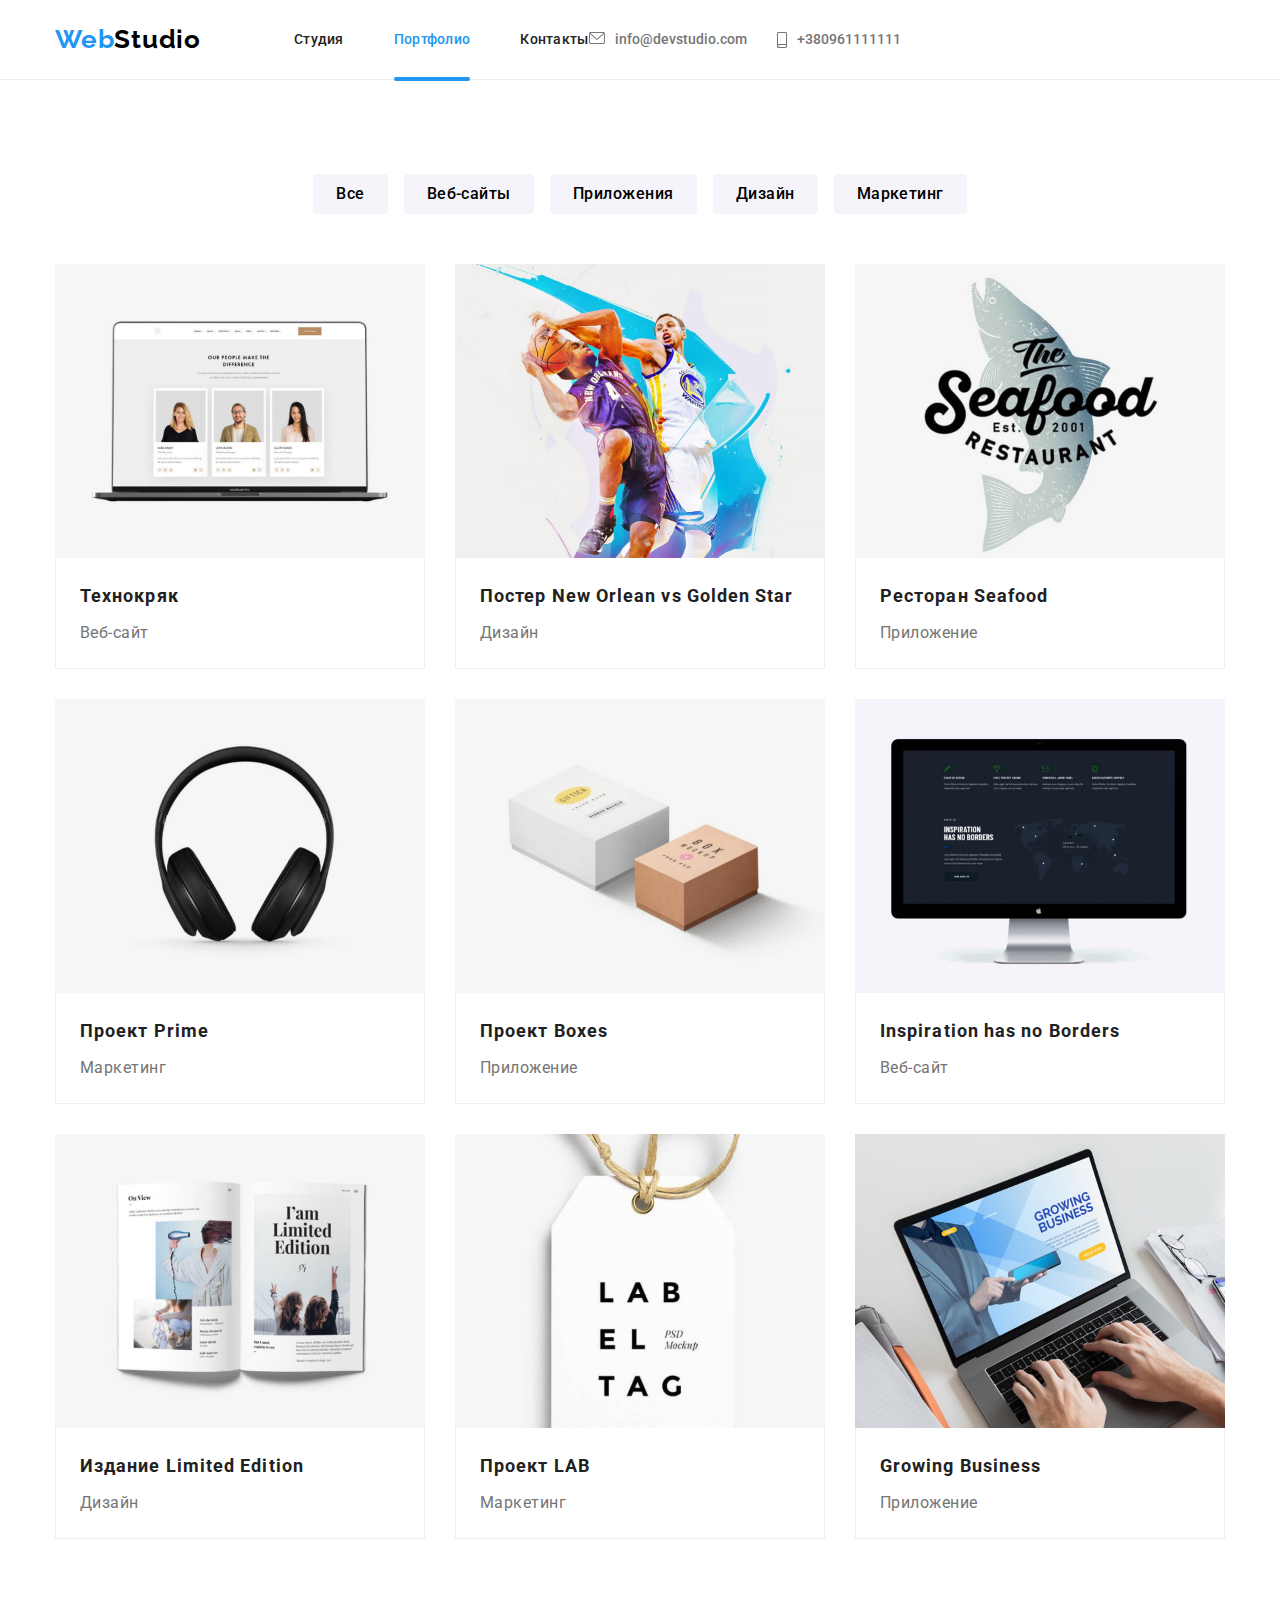
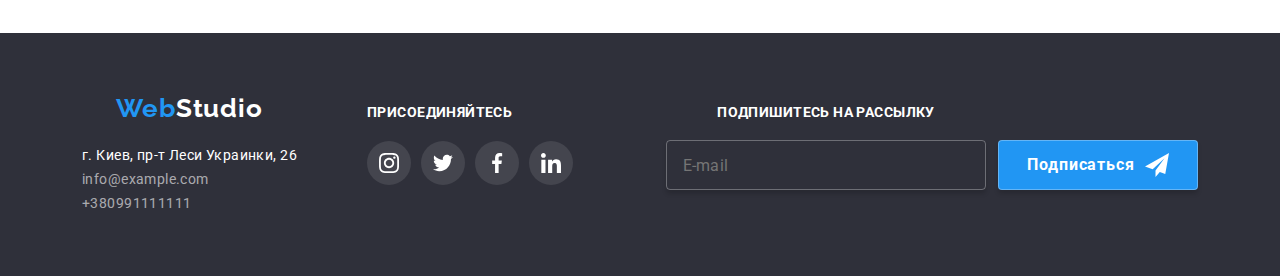
==== portfolio.html @ a3aec0e5 "хедер соціал" ====
<!DOCTYPE html>
<html lang="ru">

<head>
    <meta charset="UTF-8" />
    <meta http-equiv="X-UA-Compatible" content="IE=edge" />
    <meta name="viewport" content="width=device-width, initial-scale=1.0" />
    <link rel="preconnect" href="https://fonts.googleapis.com" />
    <link rel="preconnect" href="https://fonts.gstatic.com" crossorigin />
    <link
        href="https://fonts.googleapis.com/css2?family=Raleway:wght@700&family=Roboto:wght@400;500;700;900&display=swap"
        rel="stylesheet" />
    <link rel="stylesheet"
        href="https://cdnjs.cloudflare.com/ajax/libs/modern-normalize/1.1.0/modern-normalize.min.css" />
    <link rel="stylesheet" href="./css/main.min.css" />
    <title>Портфолио</title>
</head>

<body>
    <header class="header">
        <div class="container">
            <div class="flex-nav">
                <a class="logo" href="./index.html"><span class="logo__web">Web</span><span
                        class="logo__studio">Studio</span></a>
                            <button type="button" class="mobile-menu__button"
                        aria-expanded="false"
                        aria-controls="mobile-menu"
                        data-menu-button>
                            <svg width="40" height="40" aria-label="Переключатель мобильного меню">
                                <use class="mobile-menu__icon" href="./images/sprite.svg#icon-menu-open"></use>
                                <use class="mobile-menu__icon-close" href="./images/sprite.svg#icon-menu-close"></use>
    
                            </svg>
                        </button>
                        
                <div class="mobile-menu" id="mobile-menu" data-menu>
                    <nav class="mobile-menu__nav">
                        <ul class="menu">
                            <li class="menu__list"><a class="menu__link" href="./index.html">Студия</a></li>
                            <li class="menu__list"><a class="menu__link menu__link--active" href="./portfolio.html">Портфолио</a></li>
                            <li class="menu__list"><a class="menu__link" href="">Контакты</a></li>
                        </ul>
            
                    </nav>
                    <ul class="contact">
                        <li class="contact__item">
                            <a class="contact__link" href="mailto:info@devstudio.com">
                                <svg class="contact__icon" width="16" height="12">
                                    <use href="./images/sprite.svg#icon-email">
                                    </use>
                                </svg>info@devstudio.com</a>
                        </li>
                        <li class="contact__item">
                            <a class="contact__link" href="tel:+380961111111">
                                <svg class="contact__icon" width="10" height="16">
                                    <use href="./images/sprite.svg#icon-smartphone-new">
                                    </use>
                                </svg>+380961111111</a>
                        </li>
                    </ul>
                    <ul class="menu__social">
                        <li class="menu__social-list">
                            <a href="#" class="menu__social-link">Instagram</a>
                        </li>
                        <li class="menu__social-list">
                            <a href="#" class="menu__social-link">Twitter</a>
                        </li>
                        <li class="menu__social-list">
                            <a href="#" class="menu__social-link">Facebook</a>
                        </li>
                        <li class="menu__social-list">
                            <a href="#" class="menu__social-link">LinkedIn</a>
                        </li>
                    </ul>
                </div>
                
                
                
            </div>
            
        </div>
        
    </header>
    <main>
        <section class="section">
            <div class="container">
                <h1 class="visually-hiden">Нашы проекты</h1>
                <ul class="portfolio-buttons">
                    <li class="portfolio-buttons__list">
                        <button type="button" class="portfolio-buttons__filter">Все</button>
                    </li>
                    <li class="portfolio-buttons__list">
                        <button type="button" class="portfolio-buttons__filter">Веб-сайты</button>
                    </li>
                    <li class="portfolio-buttons__list">
                        <button type="button" class="portfolio-buttons__filter">Приложения</button>
                    </li>
                    <li class="portfolio-buttons__list">
                        <button type="button" class="portfolio-buttons__filter">Дизайн</button>
                    </li>
                    <li class="portfolio-buttons__list">
                        <button type="button" class="portfolio-buttons__filter">Маркетинг</button>
                    </li>
                </ul>
                <ul class="portfolio-image">
                    <li class="portfolio-image__list">
                        <a href="#" class="portfolio-image__link">
                            <div class="overlay">
                                <img class="portfolio-image__photo" 
                                srcset="
                                ./images/techno1x.jpg 480w,
                                ./images/techno2x.jpg 768w,
                                ./images/techno3x.jpg 1200w
                                "
                                src="./images/techno1x.jpg"
                                alt="Технокряк"
                            >
                       
                       
                                <p class="overlay__title">
                                Ресурс предлагает комплексные предложения с разным уровнем
                                функционала и сервисов. Все это позволит посетителю получить
                                исчерпывающие сведения о компании или частном лице.
                                </p>
                            </div>
                            <div class="product">
                                <h2 class="product__name">Технокряк</h2>
                                <p class="product__link">Веб-сайт</p>
                            </div>
                        </a>
                        </li>
                    <li class="portfolio-image__list">
                        <a href="#" class="portfolio-image__link">
                            <img class="portfolio-image__photo" 
                            srcset="
                            ./images/orlean1x.jpg 480w,
                            ./images/orlean2x.jpg 768w,
                            ./images/orlean3x.jpg 1200w
                            "
                            src="./images/orlean1x.jpg"
                            alt="Орлеан"
                        >

                            <div class="product">
                                <h2 class="product__name">Постер New Orlean vs Golden Star</h2>
                                <p class="product__link">Дизайн</p>
                            </div>
                        </a>
                    </li>
                    <li class="portfolio-image__list">
                        <a href="#" class="portfolio-image__link">
                            <img class="portfolio-image__photo" 
                            srcset="
                            ./images/seafood1x.jpg 480w,
                            ./images/seafood2x.jpg 768w,
                            ./images/seafood3x.jpg 1200w
                            "
                            src="./images/seafood1x.jpg"
                            alt="Ресторан"
                        >
                            <div class="product">
                                <h2 class="product__name">Ресторан Seafood</h2>
                                <p class="product__link">Приложение</p>
                            </div>
                        </a>
                    </li>
                    <li class="portfolio-image__list">
                        <a href="#" class="portfolio-image__link">
                            <img class="portfolio-image__photo" 
                            srcset="
                            ./images/prime1x.jpg 480w,
                            ./images/prime2x.jpg 768w,
                            ./images/prime3x.jpg 1200w
                            "
                            src="./images/prime1x.jpg"
                            alt="прайм"
                        >
                            <div class="product">
                                <h2 class="product__name">Проект Prime</h2>
                                <p class="product__link">Маркетинг</p>
                            </div>
                        </a>
                    </li>
                    <li class="portfolio-image__list">
                        <a href="#" class="portfolio-image__link">
                            <img class="portfolio-image__photo" 
                            srcset="
                            ./images/boxes1x.jpg 480w,
                            ./images/boxes2x.jpg 768w,
                            ./images/boxes3x.jpg 1200w
                            "
                            src="./images/boxes1x.jpg"
                            alt="Бокс"
                        >
                            <div class="product">
                                <h2 class="product__name">Проект Boxes</h2>
                                <p class="product__link">Приложение</p>
                            </div>
                        </a>
                    </li>
                    <li class="portfolio-image__list">
                        <a href="#" class="portfolio-image__link">
                            <img class="portfolio-image__photo" 
                            srcset="
                            ./images/inspiration1x.jpg 480w,
                            ./images/inspiration2x.jpg 768w,
                            ./images/inspiration3x.jpg 1200w
                            "
                            src="./images/inspiration1x.jpg"
                            alt="inspiration"
                        >
                            <div class="product">
                                <h2 class="product__name">Inspiration has no Borders</h2>
                                <p class="product__link">Веб-сайт</p>
                            </div>
                        </a>
                    </li>
                    <li class="portfolio-image__list">
                        <a href="#" class="portfolio-image__link">
                            <img class="portfolio-image__photo" 
                            srcset="
                            ./images/limited1x.jpg 480w,
                            ./images/limited2x.jpg 768w,
                            ./images/limited3x.jpg 1200w
                            "
                            src="./images/limited1x.jpg"
                            alt="limited"
                        >
                            <div class="product">
                                <h2 class="product__name">Издание Limited Edition</h2>
                                <p class="product__link">Дизайн</p>
                            </div>
                        </a>
                    </li>
                    <li class="portfolio-image__list">
                        <a href="#" class="portfolio-image__link">
                            <img class="portfolio-image__photo" 
                            srcset="
                            ./images/lab1x.jpg 480w,
                            ./images/lab2x.jpg 768w,
                            ./images/lab3x.jpg 1200w
                            "
                            src="./images/lab1x.jpg"
                            alt="limited"
                        >
                            <div class="product">
                                <h2 class="product__name">Проект LAB</h2>
                                <p class="product__link">Маркетинг</p>
                            </div>
                        </a>
                    </li>
                    <li class="portfolio-image__list">
                        <a href="#" class="portfolio-image__link">
                            <img class="portfolio-image__photo" 
                            srcset="
                            ./images/grow1x.jpg 480w,
                            ./images/grow2x.jpg 768w,
                            ./images/grow3x.jpg 1200w
                            "
                            src="./images/grow1x.jpg"
                            alt="grow"
                        >
                            <div class="product">
                                <h2 class="product__name">Growing Business</h2>
                                <p class="product__link">Приложение</p>
                            </div>
                        </a>
                    </li>
                </ul>
            </div>
        </section>
    </main>
    <footer class="footer container">
        <div class="footer-position">
            <div class="footer-adress">
                <a class="footer-adress__logo" href="index.html"><span class="logo__web">Web</span><span
                    class="logo__foot">Studio</span></a>
                    <address class="adress">
                        <ul class="adress__nav">
                            <li class="adress__link">
                                <a class="adress__maplink"
                                    href="https://www.google.com/maps/place/%D0%B1%D1%83%D0%BB.+%D0%9B%D0%B5%D1%81%D0%B8+%D0%A3%D0%BA%D1%80%D0%B0%D0%B8%D0%BD%D0%BA%D0%B8,+26,+%D0%9A%D0%B8%D0%B5%D0%B2,+02000/@50.4265807,30.5361971,17z/data=!3m1!4b1!4m5!3m4!1s0x40d4cf0e033ecbe9:0x57a4dffefec77da0!8m2!3d50.4265807!4d30.5383858">г.
                                    Киев, пр-т Леси Украинки, 26</a>
                            </li>
                            <li class="adress__link">
                                <a class="adress__contacts" href="mailto:info@example.com">info@example.com</a>
                            </li>
                            <li class="adress__link">
                                <a class="adress__contacts" href="tel:+380991111111">+380991111111</a>
                            </li>
                        </ul>
                    </address>
            </div>
            <div class="social-link-footer">
                <h3 class="social-link-footer__title">Присоединяйтесь</h3>
                <ul class="footer-icon">
                    <li class="footer-icon__list">
                        <a href="#" class="footer-icon__link">
                            <svg width="20" height="20">
                                <use href="./images/sprite.svg#icon-instagram"></use>
                            </svg>
                        </a>
                    </li>
                    <li class="footer-icon__list">
                        <a href="#" class="footer-icon__link">
                            <svg width="20" height="20">
                                <use href="./images/sprite.svg#icon-twitter"></use>
                            </svg>
                        </a>
                    </li>
                    <li class="footer-icon__list">
                        <a href="#" class="footer-icon__link">
                            <svg width="20" height="20">
                                <use href="./images/sprite.svg#icon-facebook"></use>
                            </svg>
                        </a>
                    </li>
                    <li class="footer-icon__list">
                        <a href="#" class="footer-icon__link">
                            <svg width="20" height="20">
                                <use href="./images/sprite.svg#icon-linkedin"></use>
                            </svg>
                        </a>
                    </li>
                </ul>
            </div>
            
                
            <div class="footer-form">
                
                <form class="form">
                    <div class="form__item">
                        <label class="footer-form__title" for="mail">
                            Подпишитесь на рассылку
                        </label>
                        
                        <input type="email" name="mail" id="mail" placeholder="E-mail">
                    </div>
                    <div class="form__item">
                        <button class="form__button" type="submit">Подписаться
                            <svg class="form__icon" width="24" height="24">
                                <use href="./images/sprite.svg#icon-telegram"></use>
                            </svg>
                        </button>
                    </div>
                </form>
            </div>
            
        </div>
    </footer>
    <script src="./js/menu.js"></script>
</body>

</html>
---- css/main.min.css ----
:root{--main-color: #212121;--secondary-color: #757575;--adress-hero-color: #FFFFFF;--hover-color: #2196F3;--hero-bgc: #2F303A;--header-border-color: #ECECEC;--image-border-color: #EEEEEE;--first-logo-color: #000000;--second-logo-color: #2196F3;--footer-contacts-color: rgba(255, 255, 255, 0.6);--footer-bgc: #2F303A;--section-command-bgc: #F5F4FA;--button-hover-bgc: rgba(24, 140, 232, 1);--general-font: 'Roboto', sans-serif;--secondary-font: 'Raleway', sans-serif;--button-font-family: inherit;--clients-icon-color: #AFB1B8}html{-webkit-box-sizing:border-box;box-sizing:border-box}*,*::before,*::after{-webkit-box-sizing:inherit;box-sizing:inherit}ul,li,p,span,h1,h2,h3{margin:0;padding:0}body{color:var(--main-color);font-family:var(--general-font),var(--secondary-font)}.body--scroll-hidden{-ms-overflow-style:none;scrollbar-width:none;overflow-y:hidden}.body--scroll-hidden::-webkit-scrollbar{display:none}.section{padding-top:60px;padding-bottom:60px}@media screen and (min-width: 1024px){.section{padding-top:94px;padding-bottom:94px}}.container{padding-left:15px;padding-right:15px;margin-left:auto;margin-right:auto}@media screen and (min-width: 480px){.container{width:480px}}@media screen and (min-width: 768px){.container{width:768px}}@media screen and (min-width: 1200px){.container{width:1200px}}.header{height:60px;border-bottom:1px solid var(--header-border-color);-webkit-box-sizing:border-box;box-sizing:border-box;background-color:var(--adress-hero-color)}@media screen and (min-width: 768px){.header{height:80px}}.logo{display:block;padding:24px 0 25px 0;font-family:var(--secondary-font);font-weight:700;font-size:24px;line-height:1.19;letter-spacing:0.03em;text-decoration:none;text-align:left}@media screen and (min-width: 768px){.logo{margin-right:83px;text-align:center}}@media screen and (min-width: 1200px){.logo{margin-right:93px;font-size:26px}}.logo__web{color:var(--second-logo-color)}.logo__studio{color:var(--first-logo-color)}@media screen and (max-width: 767px){.menu__contact{display:-webkit-box;display:-ms-flexbox;display:flex;-webkit-box-orient:vertical;-webkit-box-direction:reverse;-ms-flex-direction:column-reverse;flex-direction:column-reverse;-webkit-box-pack:left;-ms-flex-pack:left;justify-content:left;-webkit-box-align:start;-ms-flex-align:start;align-items:flex-start}}.contact{display:-webkit-box;display:-ms-flexbox;display:flex;-webkit-box-orient:vertical;-webkit-box-direction:reverse;-ms-flex-direction:column-reverse;flex-direction:column-reverse;list-style-type:none;margin-left:auto}@media screen and (max-width: 767px){.contact{display:none}}@media screen and (min-width: 768px) and (max-width: 1199px){.contact{display:-webkit-box;display:-ms-flexbox;display:flex;-webkit-box-orient:vertical;-webkit-box-direction:normal;-ms-flex-direction:column;flex-direction:column;-ms-flex-wrap:wrap;flex-wrap:wrap;-webkit-box-align:baseline;-ms-flex-align:baseline;align-items:baseline;margin-left:auto}}@media screen and (min-width: 1200px){.contact{-ms-flex-wrap:nowrap;flex-wrap:nowrap;-webkit-box-orient:horizontal;-webkit-box-direction:normal;-ms-flex-direction:row;flex-direction:row;width:auto;margin-left:auto}}.contact__item{fill:var(--secondary-color);font-weight:500;line-height:1.17}@media screen and (max-width: 767px){.contact__item:first-child{font-weight:500;font-size:24px;margin-bottom:64px}.contact__item:last-child{margin-bottom:32px;font-size:34px}}@media screen and (min-width: 768px) and (max-width: 1199px){.contact__item{margin-bottom:10px;font-size:12px}.contact__item:last-child{margin-bottom:0}}@media screen and (min-width: 1200px){.contact__item{margin-right:30px;font-size:14px}.contact__item:last-child{margin-right:0}}.contact__link{display:-webkit-box;display:-ms-flexbox;display:flex;color:var(--secondary-color);text-decoration:none;-webkit-transition-property:color, fill;transition-property:color, fill;-webkit-transition-duration:250ms;transition-duration:250ms;-webkit-transition-timing-function:cubic-bezier(0.4, 0, 0.2, 1);transition-timing-function:cubic-bezier(0.4, 0, 0.2, 1)}.contact__link:hover,.contact__link:focus{color:var(--hover-color);fill:var(--hover-color)}@media screen and (min-width: 768px){.contact__link{font-size:12px}}@media screen and (min-width: 1200px){.contact__link{font-size:14px;line-height:1.14;padding:32px 0}}.contact__icon{margin-right:10px}@media screen and (max-width: 767px){.contact__icon{display:none}}.menu__contact{display:-webkit-box;display:-ms-flexbox;display:flex;list-style-type:none;-webkit-box-orient:vertical;-webkit-box-direction:reverse;-ms-flex-direction:column-reverse;flex-direction:column-reverse}@media screen and (min-width: 768px){.menu__contact{display:none}}@media screen and (min-width: 768px){.flex-nav{display:-webkit-box;display:-ms-flexbox;display:flex;-webkit-box-align:center;-ms-flex-align:center;align-items:center}}@media screen and (min-width: 768px){.menu{display:-webkit-box;display:-ms-flexbox;display:flex}}.menu__list{font-weight:500;font-size:40px;list-style-type:none;line-height:1.14}@media screen and (max-width: 767px){.menu__list{margin-bottom:32px}.menu__list:last-child{margin-bottom:0}}@media screen and (min-width: 768px){.menu__list{font-size:14px;line-height:1.14;letter-spacing:0.02em;margin-right:50px}.menu__list:last-child{margin-right:0}}.menu__link{display:block;color:var(--main-color);text-decoration:none;-webkit-transition:color 250ms cubic-bezier(0.4, 0, 0.2, 1);transition:color 250ms cubic-bezier(0.4, 0, 0.2, 1)}.menu__link:hover,.menu__link:focus{color:var(--hover-color)}@media screen and (min-width: 768px){.menu__link{position:relative;padding:32px 0px}}.menu__link--active{color:var(--hover-color)}@media screen and (min-width: 768px){.menu__link--active::after{content:"";display:block;margin-bottom:-1px;position:absolute;left:0;bottom:0;width:100%;height:4px;background-color:var(--hover-color);border-radius:2px}}@media screen and (max-width: 767px){.mobile-menu{display:none}.mobile-menu.is-open{position:fixed;top:0;left:0;right:0;bottom:0;max-width:100%;z-index:1;display:-webkit-box;display:-ms-flexbox;display:flex;-webkit-box-orient:vertical;-webkit-box-direction:normal;-ms-flex-direction:column;flex-direction:column;padding:48px 40px;background-color:var(--adress-hero-color);-webkit-box-shadow:0px 4px 8px rgba(0,0,0,0.04),0px 2px 4px rgba(0,0,0,0.08),0px 1px 3px rgba(0,0,0,0.16);box-shadow:0px 4px 8px rgba(0,0,0,0.04),0px 2px 4px rgba(0,0,0,0.08),0px 1px 3px rgba(0,0,0,0.16)}}@media screen and (min-width: 768px){.mobile-menu{display:-webkit-box;display:-ms-flexbox;display:flex;-webkit-box-orient:horizontal;-webkit-box-direction:normal;-ms-flex-direction:row;flex-direction:row;-webkit-box-pack:center;-ms-flex-pack:center;justify-content:center;-webkit-box-align:center;-ms-flex-align:center;align-items:center}}@media screen and (max-width: 767px){.mobile-menu__nav{-webkit-box-flex:1;-ms-flex-positive:1;flex-grow:1}}@media screen and (min-width: 768px){.mobile-menu__nav{display:-webkit-box;display:-ms-flexbox;display:flex;-webkit-box-align:center;-ms-flex-align:center;align-items:center}}.menu__social{display:-webkit-box;display:-ms-flexbox;display:flex}@media screen and (min-width: 768px){.menu__social{display:none}}.mobile-menu__social-list{-webkit-box-orient:vertical;-webkit-box-direction:reverse;-ms-flex-direction:column-reverse;flex-direction:column-reverse;padding-right:10px;margin-left:10px;list-style:none;font-weight:500;font-size:18px;line-height:1.22;letter-spacing:0.02em;text-decoration:none;color:var(--hover-color);border-right:1px solid rgba(33,33,33,0.2)}.mobile-menu__social-list:first-child{margin-left:0}.mobile-menu__social-list:last-child{border-right:none}.mobile-menu__social-link{display:block;color:var(--hover-color);text-decoration:none}.mobile-menu__button{display:-webkit-inline-box;display:-ms-inline-flexbox;display:inline-flex;position:absolute;top:15px;right:10px;-webkit-box-align:center;-ms-flex-align:center;align-items:center;-webkit-box-pack:center;-ms-flex-pack:center;justify-content:center;padding:0;border:0;background-color:transparent;z-index:2}.mobile-menu__button:hover,.mobile-menu__button:focus{fill:var(--hover-color)}.mobile-menu__button .mobile-menu__icon-close{display:none}.mobile-menu__button.is-open .mobile-menu__icon-close{display:block}.mobile-menu__button.is-open .mobile-menu__icon{display:none}@media screen and (min-width: 768px){.mobile-menu__button{display:none}}.hero{margin-left:auto;margin-right:auto;padding-top:118px;padding:118px 60px;max-width:1600px;background:url(./../images/heroimg@1x.jpg);background-repeat:no-repeat;background-size:cover;background-position:center;background-color:rgba(47,48,58,0.4);background-blend-mode:overlay;text-align:center}@media screen and (min-width: 768px){.hero{background:url(./../images/heroimg@2x.jpg)}}@media screen and (min-width: 1200px), (min-device-pixel-ratio: 2), (-webkit-min-device-pixel-ratio: 2), (min-resolution: 192dpi){.hero{background:url(./../images/heroimg@3x.jpg);padding:200px 0;background-size:cover;background-position:center;background-color:rgba(47,48,58,0.4);background-blend-mode:overlay;text-align:center}}.hero__title{color:var(--adress-hero-color);font-weight:900;font-size:26px;line-height:1.62;text-align:center;letter-spacing:0.06em;text-transform:uppercase}@media screen and (min-width: 1200px){.hero__title{max-width:696px;margin-left:auto;margin-right:auto;font-size:44px;line-height:1.36}}.hero__button{display:inline-block;font-weight:700;font-size:16px;line-height:1.88;letter-spacing:0.06em;border:1px solid transparent;border-radius:4px;padding:10px 32px;margin-top:30px;cursor:pointer;color:var(--adress-hero-color);background-color:var(--hover-color);font-family:var(--button-font-family);-webkit-transition:color 250ms cubic-bezier(0.4, 0, 0.2, 1);transition:color 250ms cubic-bezier(0.4, 0, 0.2, 1)}.hero__button:hover,.hero__button:focus{background-color:var(--button-hover-bgc)}.backdrop{position:fixed;top:0;left:0;width:100%;height:100%;background:rgba(0,0,0,0.2);-webkit-transition-property:opacity, visibility;transition-property:opacity, visibility;-webkit-transition-duration:250ms;transition-duration:250ms;-webkit-transition-timing-function:cubic-bezier(0.4, 0, 0.2, 1);transition-timing-function:cubic-bezier(0.4, 0, 0.2, 1)}.is-hidden{visibility:hidden;opacity:0;pointer-events:none}.modal{position:absolute;padding:40px;top:50%;left:50%;min-width:320px;max-width:528px;min-height:320px;max-height:609px;-webkit-transform:translate(-50%, -50%);transform:translate(-50%, -50%);background-color:var(--adress-hero-color);-webkit-box-shadow:0px 1px 3px rgba(0,0,0,0.12),0px 1px 1px rgba(0,0,0,0.14),0px 2px 1px rgba(0,0,0,0.2);box-shadow:0px 1px 3px rgba(0,0,0,0.12),0px 1px 1px rgba(0,0,0,0.14),0px 2px 1px rgba(0,0,0,0.2);border-radius:4px;z-index:3}.modal-submit{display:-webkit-box;display:-ms-flexbox;display:flex;-webkit-box-align:center;-ms-flex-align:center;align-items:center;-webkit-box-pack:center;-ms-flex-pack:center;justify-content:center}.modal-submit__button{width:200px;height:50px;padding:0;color:var(--adress-hero-color);background-color:var(--hover-color);border:1px solid rgba(255,255,255,0.3);-webkit-box-sizing:border-box;box-sizing:border-box;-webkit-box-shadow:0px 4px 4px rgba(0,0,0,0.15);box-shadow:0px 4px 4px rgba(0,0,0,0.15);border-radius:4px;font-weight:700;font-size:16px;line-height:1.88;cursor:pointer;letter-spacing:0.06em}.modal__button{position:absolute;top:8px;right:8px;display:-webkit-box;display:-ms-flexbox;display:flex;background-color:#FFFFFF;width:30px;height:30px;border:1px solid rgba(0,0,0,0.1);border-radius:50%;-webkit-box-sizing:border-box;box-sizing:border-box;-webkit-box-pack:center;-ms-flex-pack:center;justify-content:center;-webkit-box-align:center;-ms-flex-align:center;align-items:center;cursor:pointer}.modal__close{fill:var(--first-logo-color);cursor:pointer;-webkit-transition:fill 250ms cubic-bezier(0.4, 0, 0.2, 1);transition:fill 250ms cubic-bezier(0.4, 0, 0.2, 1)}.modal__close:hover{fill:var(--hover-color)}.modal__title{display:block;font-weight:700;font-size:20px;line-height:1.5;text-align:center;letter-spacing:0.03em;margin-bottom:12px;min-width:100%}@media screen and (min-width: 1200px){.modal__title{font-size:20px;line-height:1.15}}.modal-form{display:-webkit-box;display:-ms-flexbox;display:flex;-webkit-box-orient:vertical;-webkit-box-direction:normal;-ms-flex-direction:column;flex-direction:column;margin-bottom:10px}.modal-form__label{color:var(--secondary-color);position:relative;font-size:12px;line-height:1.17}.modal-form__input{display:inline-block;color:var(--secondary-color);width:100%;height:40px;margin-top:4px;padding:12px 42px;border:1px solid rgba(33,33,33,0.2);-webkit-box-sizing:border-box;box-sizing:border-box;border-radius:4px;-webkit-transition-property:border;transition-property:border;-webkit-transition-duration:250ms;transition-duration:250ms;-webkit-transition-timing-function:cubic-bezier(0.4, 0, 0.2, 1);transition-timing-function:cubic-bezier(0.4, 0, 0.2, 1);outline:none}.modal-form__input:focus+.modal-form__icons{fill:var(--hover-color);border-color:var(--hover-color)}.modal-form__icons{display:block;position:absolute;top:50%;left:12px;margin:0;-webkit-transition-property:fill;transition-property:fill;-webkit-transition-duration:250ms;transition-duration:250ms;-webkit-transition-timing-function:cubic-bezier(0.4, 0, 0.2, 1);transition-timing-function:cubic-bezier(0.4, 0, 0.2, 1)}.modal-comment{display:-webkit-box;display:-ms-flexbox;display:flex;-webkit-box-orient:vertical;-webkit-box-direction:normal;-ms-flex-direction:column;flex-direction:column;height:120px;font-size:12px;line-height:1.17;margin-bottom:20px;letter-spacing:0.01em}.modal-comment__textfield{display:-webkit-box;display:-ms-flexbox;display:flex;-webkit-box-orient:vertical;-webkit-box-direction:normal;-ms-flex-direction:column;flex-direction:column;color:var(--secondary-color);margin-bottom:4px}.modal-comment__textarea{color:var(--secondary-color);padding:12px 16px;min-width:290px;height:448px;border:1px solid rgba(33,33,33,0.2);-webkit-box-sizing:border-box;box-sizing:border-box;border-radius:4px;letter-spacing:0.01em;-webkit-transition-property:border-color;transition-property:border-color;-webkit-transition-duration:250ms;transition-duration:250ms;-webkit-transition-timing-function:cubic-bezier(0.4, 0, 0.2, 1);transition-timing-function:cubic-bezier(0.4, 0, 0.2, 1);outline:none;resize:none}.modal-comment__textarea:focus{border-color:var(--hover-color)}.checkbox{display:-webkit-box;display:-ms-flexbox;display:flex;-webkit-box-align:center;-ms-flex-align:center;align-items:center;-webkit-box-pack:center;-ms-flex-pack:center;justify-content:center;margin-bottom:30px;font-size:14px;line-height:1.714;letter-spacing:0.03em;color:var(--secondary-color)}.checkbox__input{position:absolute;width:1px;height:1px;margin:-1px;border:0;padding:0;white-space:nowrap;-webkit-clip-path:inset(100%);clip-path:inset(100%);overflow:hidden}.checkbox__input:checked+.checkbox__icon{border-color:transparent;fill:none;border:#2196F3;background-color:#2196F3;background-image:url("../images/iconcheck-1.svg");background-size:contain;background-origin:border-box}.checkbox__icon{display:inline-block;left:0;border:2px solid #212121;border-radius:3px;margin-right:7px;width:16px;height:15px;cursor:pointer;-webkit-transition:background-color 250ms cubic-bezier(0.4, 0, 0.2, 1);transition:background-color 250ms cubic-bezier(0.4, 0, 0.2, 1)}.checkbox__policy{font-size:12px;line-height:1.17;letter-spacing:0.03em;-webkit-text-decoration-line:underline;text-decoration-line:underline}@media screen and (min-width: 1200px){.checkbox__policy{font-size:14px;line-height:1.71px}}.visually-hiden{position:absolute;width:1px;height:1px;margin:-1px;border:0;padding:0;white-space:nowrap;-webkit-clip-path:inset(100%);clip-path:inset(100%);overflow:hidden}.feature{padding-top:0px}@media screen and (max-width: 1199px){.feature{display:none}}.feature-images{display:-webkit-box;display:-ms-flexbox;display:flex;-webkit-box-orient:horizontal;-webkit-box-direction:normal;-ms-flex-direction:row;flex-direction:row;-webkit-box-align:center;-ms-flex-align:center;align-items:center;-webkit-box-pack:center;-ms-flex-pack:center;justify-content:center;max-width:100%;list-style:none}.feature-images__list{position:relative;margin-right:30px}.feature-images__list:last-child{margin-right:0}.feature-images__position{display:-webkit-box;display:-ms-flexbox;display:flex;position:absolute;left:0;bottom:0;background:rgba(47,48,58,0.8);width:370px;height:70px;-webkit-box-align:center;-ms-flex-align:center;align-items:center;-webkit-box-pack:center;-ms-flex-pack:center;justify-content:center}.feature-images__img{display:block;width:370px;height:auto}.feature-images__title{color:var(--adress-hero-color);font-weight:700;font-size:14px;line-height:1.14;letter-spacing:0.03em;text-transform:uppercase}.benefits{display:-webkit-box;display:-ms-flexbox;display:flex}@media screen and (max-width: 1199px){.benefits{-ms-flex-wrap:wrap;flex-wrap:wrap;max-width:100%;gap:30px}}@media screen and (min-width: 1200px){.benefits{-webkit-box-pack:center;-ms-flex-pack:center;justify-content:center;-webkit-box-align:center;-ms-flex-align:center;align-items:center}}.benefits__list{-webkit-box-flex:100%;-ms-flex:100%;flex:100%;list-style:none}@media screen and (min-width: 768px) and (max-width: 1199px){.benefits__list{-webkit-box-flex:calc(50% - 30px);-ms-flex:calc(50% - 30px);flex:calc(50% - 30px)}}@media screen and (min-width: 1200px){.benefits__list{display:inline-block;margin-right:30px;border-radius:4px}.benefits__list:last-child{margin-right:0}}.benefits__item{display:-webkit-box;display:-ms-flexbox;display:flex;-webkit-box-pack:center;-ms-flex-pack:center;justify-content:center;-webkit-box-align:center;-ms-flex-align:center;align-items:center;height:120px;margin-bottom:30px;background-color:var(--section-command-bgc);border-radius:4px}@media screen and (min-width: 1200px){.benefits__item{width:270px}}.benefits__title{margin-bottom:10px;font-weight:700;font-size:14px;line-height:1.14;text-transform:uppercase;letter-spacing:0.03em;text-align:center}@media screen and (min-width: 768px){.benefits__title{text-align:left}}.benefits__description{color:var(--secondary-color);font-size:14px;line-height:1.71;letter-spacing:0.03em;text-align:left}.command{display:block;list-style-type:none}@media screen and (min-width: 768px) and (max-width: 1199px){.command{display:-webkit-box;display:-ms-flexbox;display:flex;-ms-flex-wrap:wrap;flex-wrap:wrap;gap:30px}}@media screen and (min-width: 1200px){.command{display:-webkit-box;display:-ms-flexbox;display:flex;-webkit-box-pack:center;-ms-flex-pack:center;justify-content:center;-webkit-box-align:center;-ms-flex-align:center;align-items:center}}.command-item{background-color:var(--section-command-bgc)}.command__list{list-style:none;background-color:var(--adress-hero-color);-webkit-box-shadow:0px 1px 3px rgba(0,0,0,0.12),0px 1px 1px rgba(0,0,0,0.14),0px 2px 1px rgba(0,0,0,0.2);box-shadow:0px 1px 3px rgba(0,0,0,0.12),0px 1px 1px rgba(0,0,0,0.14),0px 2px 1px rgba(0,0,0,0.2);border-radius:0px 0px 4px 4px;text-align:center}@media screen and (max-width: 767px){.command__list{margin-bottom:30px}.command__list:last-child{margin-bottom:0}}@media screen and (max-width: 1199px){.command__list{-webkit-box-flex:100%;-ms-flex:100%;flex:100%}}@media screen and (min-width: 768px) and (max-width: 1199px){.command__list{-webkit-box-flex:calc(50% - 30px);-ms-flex:calc(50% - 30px);flex:calc(50% - 30px)}}@media screen and (min-width: 1200px){.command__list{margin-right:30px;margin-bottom:0}.command__list:last-child{margin-right:0}}.command__photo{display:block;height:auto;width:100%}@media screen and (min-width: 1200px){.command__photo{width:270px}}.team{padding-top:30px;padding-bottom:16px;text-align:center}.team__name{margin-bottom:10px;font-size:16px;font-weight:500;line-height:1.17;letter-spacing:0.03em}.team__work{color:var(--secondary-color);font-size:16px;margin-bottom:16px;line-height:1.17;letter-spacing:0.03em}.client{display:-webkit-box;display:-ms-flexbox;display:flex}@media screen and (max-width: 1199px){.client{-ms-flex-wrap:wrap;flex-wrap:wrap;-webkit-box-pack:justify;-ms-flex-pack:justify;justify-content:space-between;gap:30px}}@media screen and (min-width: 1200px){.client{-webkit-box-pack:center;-ms-flex-pack:center;justify-content:center;-webkit-box-align:center;-ms-flex-align:center;align-items:center}}.client__item{-webkit-box-flex:calc(50% - 30px);-ms-flex:calc(50% - 30px);flex:calc(50% - 30px);list-style-type:none}@media screen and (min-width: 768px) and (max-width: 1199px){.client__item{-webkit-box-flex:33%;-ms-flex:33%;flex:33%;-webkit-box-flex:calc(33% - 30px);-ms-flex:calc(33% - 30px);flex:calc(33% - 30px)}}@media screen and (min-width: 1200px){.client__item{list-style-type:none}}.client__link{display:-webkit-box;display:-ms-flexbox;display:flex;height:92px;-webkit-box-pack:center;-ms-flex-pack:center;justify-content:center;-webkit-box-align:center;-ms-flex-align:center;align-items:center;fill:var(--clients-icon-color);border:1px solid #AFB1B8;border-radius:4px;-webkit-transition-property:fill, border-color;transition-property:fill, border-color;-webkit-transition-duration:250ms;transition-duration:250ms;-webkit-transition-timing-function:cubic-bezier(0.4, 0, 0.2, 1);transition-timing-function:cubic-bezier(0.4, 0, 0.2, 1)}.client__link:hover,.client__link:focus{fill:var(--hover-color);border-color:var(--hover-color)}@media screen and (min-width: 1200px){.client__link{width:170px}}.footer-adress{display:inline-block;margin:0;padding:0}@media screen and (min-width: 480px) and (max-width: 1199px){.footer-adress{display:-webkit-box;display:-ms-flexbox;display:flex;-webkit-box-orient:vertical;-webkit-box-direction:normal;-ms-flex-direction:column;flex-direction:column;-webkit-box-pack:center;-ms-flex-pack:center;justify-content:center;-webkit-box-align:center;-ms-flex-align:center;align-items:center;-webkit-box-flex:50%;-ms-flex:50%;flex:50%}}.adress{font-style:normal;font-size:14px;line-height:1.71;display:-webkit-box;display:-ms-flexbox;display:flex;-webkit-box-orient:vertical;-webkit-box-direction:normal;-ms-flex-direction:column;flex-direction:column;-webkit-box-align:start;-ms-flex-align:start;align-items:flex-start}@media screen and (min-width: 1200px){.adress{text-align:left}}.adress__maplink{display:block;color:var(--adress-hero-color);letter-spacing:0.03em;text-decoration:none;-webkit-transition:color 250ms cubic-bezier(0.4, 0, 0.2, 1);transition:color 250ms cubic-bezier(0.4, 0, 0.2, 1)}.adress__maplink:hover,.adress__maplink:focus{color:var(--hover-color)}@media screen and (max-width: 1199px){.adress__link{margin-bottom:9px}.adress__link:last-child{margin-bottom:60px}}@media screen and (max-width: 1199px) and (min-width: 1200px){.adress__link{margin-bottom:6px}.adress__link:first-child{margin-bottom:0}}.adress__link .adress__contacts{display:block;color:var(--footer-contacts-color);font-size:14px;line-height:1.71;letter-spacing:0.03em;text-decoration:none;-webkit-transition:color 250ms cubic-bezier(0.4, 0, 0.2, 1);transition:color 250ms cubic-bezier(0.4, 0, 0.2, 1)}.adress__link .adress__contacts:hover,.adress__link .adress__contacts:focus{color:var(--hover-color)}.adress__nav{list-style-type:none}.footer-form__title{display:-webkit-inline-box;display:-ms-inline-flexbox;display:inline-flex;color:var(--adress-hero-color);margin-bottom:20px;font-weight:700;font-size:14px;line-height:16px;letter-spacing:0.03em;text-transform:uppercase;text-align:center}@media screen and (min-width: 1200px){.form{display:-webkit-box;display:-ms-flexbox;display:flex;-webkit-box-align:end;-ms-flex-align:end;align-items:flex-end;-webkit-box-pack:justify;-ms-flex-pack:justify;justify-content:space-between}}.form__item{text-align:center;list-style:none;outline:none}@media screen and (min-width: 1200px){.form__item{margin-right:12px}.form__item:last-child{margin-right:0}}.form__item input[type=email]{display:-webkit-box;display:-ms-flexbox;display:flex;-webkit-box-flex:100%;-ms-flex:100%;flex:100%;min-width:320px;color:rgba(255,255,255,0.6);height:50px;padding:15px 16px;color:var(--secondary-color);font-weight:400;font-size:12px;line-height:14px;letter-spacing:0.01em;font-size:16px;line-height:1.87;background:inherit;border:1px solid rgba(255,255,255,0.3);border-radius:4px;-webkit-box-shadow:0px 4px 4px rgba(0,0,0,0.15);box-shadow:0px 4px 4px rgba(0,0,0,0.15);-webkit-transition:border 250ms cubic-bezier(0.4, 0, 0.2, 1);transition:border 250ms cubic-bezier(0.4, 0, 0.2, 1);outline:none}@media screen and (max-width: 1199px){.form__item input[type=email]{margin-bottom:20px}}.form__item input[type=email]:focus{border-color:var(--hover-color)}.form__button{display:-webkit-box;display:-ms-flexbox;display:flex;width:200px;height:50px;padding:0;color:var(--adress-hero-color);background-color:var(--hover-color);border:1px solid rgba(255,255,255,0.3);-webkit-box-sizing:border-box;box-sizing:border-box;-webkit-box-shadow:0px 4px 4px rgba(0,0,0,0.15);box-shadow:0px 4px 4px rgba(0,0,0,0.15);border-radius:4px;font-weight:700;font-size:16px;line-height:1.88;-webkit-box-align:center;-ms-flex-align:center;align-items:center;-webkit-box-pack:center;-ms-flex-pack:center;justify-content:center;letter-spacing:0.06em;cursor:pointer}@media screen and (max-width: 1199px){.form__button{margin-left:auto;margin-right:auto}}.form__icon{margin-left:10px;fill:var(--adress-hero-color)}.footer-form{display:-webkit-box;display:-ms-flexbox;display:flex}@media screen and (max-width: 1199px){.footer-form{-webkit-box-orient:vertical;-webkit-box-direction:normal;-ms-flex-direction:column;flex-direction:column;-webkit-box-flex:1;-ms-flex:auto;flex:auto;-webkit-box-align:center;-ms-flex-align:center;align-items:center;-webkit-box-pack:center;-ms-flex-pack:center;justify-content:center}}.footer-adress__logo{display:inline-block;margin-bottom:20px;font-family:var(--secondary-font);font-weight:700;font-size:24px;line-height:1.19;letter-spacing:0.03em;text-decoration:none}@media screen and (min-width: 1200px){.footer-adress__logo{font-size:26px}}.logo__foot{color:var(--adress-hero-color)}.footer-position{display:block;text-align:center}@media screen and (min-width: 768px){.footer-position{display:-webkit-box;display:-ms-flexbox;display:flex;-ms-flex-wrap:wrap;flex-wrap:wrap;-webkit-box-align:baseline;-ms-flex-align:baseline;align-items:baseline}}@media screen and (max-width: 767px){.social-link-footer{-webkit-box-flex:50%;-ms-flex:50%;flex:50%;margin-bottom:60px}}@media screen and (min-width: 768px) and (max-width: 1199px){.social-link-footer{-webkit-box-flex:50%;-ms-flex:50%;flex:50%}}@media screen and (min-width: 1200px){.social-link-footer{margin-left:70px;display:-webkit-box;display:-ms-flexbox;display:flex;-webkit-box-orient:vertical;-webkit-box-direction:normal;-ms-flex-direction:column;flex-direction:column;-webkit-box-align:start;-ms-flex-align:start;align-items:flex-start}}.footer-icon{display:-webkit-box;display:-ms-flexbox;display:flex}@media screen and (max-width: 1199px){.footer-icon{-webkit-box-pack:center;-ms-flex-pack:center;justify-content:center;-webkit-box-align:center;-ms-flex-align:center;align-items:center}}@media screen and (min-width: 1200px){.footer-icon{margin-right:93px}}.social-link-footer__title{display:inline-block;color:var(--adress-hero-color);margin-bottom:20px;font-weight:700;font-size:14px;line-height:1.17;letter-spacing:0.03em;text-transform:uppercase}.footer-icon__link{display:-webkit-box;display:-ms-flexbox;display:flex;-webkit-box-align:center;-ms-flex-align:center;align-items:center;-webkit-box-pack:center;-ms-flex-pack:center;justify-content:center;fill:var(--adress-hero-color);border:1px solid transparent;border-radius:50%;width:44px;height:44px;background-color:rgba(255,255,255,0.1);list-style-type:none;-webkit-transition-property:background-color, border-color;transition-property:background-color, border-color;-webkit-transition-duration:250ms;transition-duration:250ms;-webkit-transition-timing-function:cubic-bezier(0.4, 0, 0.2, 1);transition-timing-function:cubic-bezier(0.4, 0, 0.2, 1)}.footer-icon__link:hover,.footer-icon__link:focus{background-color:var(--hover-color);border-color:var(--hover-color)}.footer-icon__list{list-style-type:none;margin-right:10px}.footer-icon__list:last-child{margin-right:0}.footer{max-width:1600px;width:100%;padding:60px 0;-webkit-box-sizing:border-box;box-sizing:border-box;background-color:var(--footer-bgc)}@media screen and (min-width: 1200px){.footer{display:-webkit-box;display:-ms-flexbox;display:flex;-ms-flex-wrap:wrap;flex-wrap:wrap;-webkit-box-pack:center;-ms-flex-pack:center;justify-content:center;-webkit-box-align:center;-ms-flex-align:center;align-items:center}}.portfolio-buttons{display:-webkit-box;display:-ms-flexbox;display:flex;-ms-flex-wrap:wrap;flex-wrap:wrap;gap:8px;margin-bottom:30px}@media screen and (min-width: 768px){.portfolio-buttons{-webkit-box-pack:center;-ms-flex-pack:center;justify-content:center;margin-bottom:50px}}.portfolio-buttons__list{list-style-type:none}@media screen and (min-width: 1200px){.portfolio-buttons__list{margin-right:8px;margin-bottom:0}.portfolio-buttons__list:last-child{margin-right:0}}.portfolio-buttons__filter{padding:6px 22px;border:1px solid transparent;border-radius:4px;cursor:pointer;background-color:var(--section-command-bgc);font-family:var(--button-font-family);font-weight:500;font-size:16px;line-height:1.62;letter-spacing:0.03em;-webkit-transition-property:color, background-color, -webkit-box-shadow;transition-property:color, background-color, -webkit-box-shadow;transition-property:color, background-color, box-shadow;transition-property:color, background-color, box-shadow, -webkit-box-shadow;-webkit-transition-duration:250ms;transition-duration:250ms;-webkit-transition-timing-function:cubic-bezier(0.4, 0, 0.2, 1);transition-timing-function:cubic-bezier(0.4, 0, 0.2, 1)}.portfolio-buttons__filter:hover,.portfolio-buttons__filter:focus{background-color:var(--hover-color);color:var(--adress-hero-color);-webkit-box-shadow:0px 4px 4px rgba(0,0,0,0.25);box-shadow:0px 4px 4px rgba(0,0,0,0.25)}.portfolio-image{-webkit-box-pack:center;-ms-flex-pack:center;justify-content:center;-webkit-box-align:center;-ms-flex-align:center;align-items:center;-webkit-box-flex:100%;-ms-flex:100%;flex:100%;display:-webkit-box;display:-ms-flexbox;display:flex;-ms-flex-wrap:wrap;flex-wrap:wrap;gap:30px;list-style-type:none;width:100%}.portfolio-image__photo{display:block;height:auto;width:100%;height:auto;-o-object-fit:cover;object-fit:cover;-o-object-position:center;object-position:center}.portfolio-image__list{-webkit-box-flex:100%;-ms-flex:100%;flex:100%}@media screen and (min-width: 768px) and (max-width: 1199px){.portfolio-image__list{-webkit-box-flex:calc(50% - 30px);-ms-flex:calc(50% - 30px);flex:calc(50% - 30px)}.portfolio-image__list:last-child a{width:354px}}@media screen and (min-width: 1200px){.portfolio-image__list{-webkit-box-flex:calc(33% - 60px);-ms-flex:calc(33% - 60px);flex:calc(33% - 60px)}}.portfolio-image__link{display:block;text-decoration:none;-webkit-transition:-webkit-box-shadow 250ms cubic-bezier(0.4, 0, 0.2, 1);transition:-webkit-box-shadow 250ms cubic-bezier(0.4, 0, 0.2, 1);transition:box-shadow 250ms cubic-bezier(0.4, 0, 0.2, 1);transition:box-shadow 250ms cubic-bezier(0.4, 0, 0.2, 1), -webkit-box-shadow 250ms cubic-bezier(0.4, 0, 0.2, 1)}.portfolio-image__link:hover{-webkit-box-shadow:0px 4px 4px rgba(0,0,0,0.25);box-shadow:0px 4px 4px rgba(0,0,0,0.25)}.portfolio-image__link:focus{-webkit-transform:translateY(0);transform:translateY(0);-webkit-box-shadow:0px 4px 4px rgba(0,0,0,0.25);box-shadow:0px 4px 4px rgba(0,0,0,0.25)}.portfolio-image__link:hover .overlay__title{-webkit-transform:translateY(0);transform:translateY(0)}.portfolio-image__link:focus .overlay__title{-webkit-transform:translateY(0);transform:translateY(0)}.product{padding:20px 24px;border:1px solid var(--image-border-color);border-top:0;text-decoration:none}@media screen and (min-width: 768px) and (max-width: 1199px){.product{padding:20px 0px 20px 24px}}.product__name{color:var(--main-color);margin-bottom:4px;font-weight:700;font-size:18px;line-height:2;letter-spacing:0.06em}.product__link{color:var(--secondary-color);font-size:16px;line-height:1.88;letter-spacing:0.03em;text-decoration:none}.overlay{position:relative;overflow:hidden}.overlay__title{position:absolute;display:block;min-width:320px;height:100%;top:0;left:0;padding:63px 24px;color:var(--adress-hero-color);background-color:rgba(33,150,243,0.9);font-size:18px;line-height:1.56;letter-spacing:0.03em;text-align:left;-webkit-transform:translateY(100%);transform:translateY(100%);-webkit-transition:-webkit-transform 250ms cubic-bezier(0.4, 0, 0.2, 1);transition:-webkit-transform 250ms cubic-bezier(0.4, 0, 0.2, 1);transition:transform 250ms cubic-bezier(0.4, 0, 0.2, 1);transition:transform 250ms cubic-bezier(0.4, 0, 0.2, 1), -webkit-transform 250ms cubic-bezier(0.4, 0, 0.2, 1)}.social{display:-webkit-box;display:-ms-flexbox;display:flex;-webkit-box-align:center;-ms-flex-align:center;align-items:center;-webkit-box-pack:center;-ms-flex-pack:center;justify-content:center;list-style-type:none}.social__list{margin-right:10px}.social__list:last-child{margin-right:0}.social__link{display:-webkit-box;display:-ms-flexbox;display:flex;color:var(--adress-hero-color);fill:var(--clients-icon-color);border:1px solid transparent;border-radius:50%;width:44px;height:44px;-webkit-box-align:center;-ms-flex-align:center;align-items:center;-webkit-box-pack:center;-ms-flex-pack:center;justify-content:center;-webkit-transition-property:background-color, fill, -webkit-box-shadow;transition-property:background-color, fill, -webkit-box-shadow;transition-property:background-color, fill, box-shadow;transition-property:background-color, fill, box-shadow, -webkit-box-shadow;-webkit-transition-duration:250ms;transition-duration:250ms;-webkit-transition-timing-function:cubic-bezier(0.4, 0, 0.2, 1);transition-timing-function:cubic-bezier(0.4, 0, 0.2, 1)}.social__link:hover,.social__link:focus{fill:var(--adress-hero-color);border:color var(--hover-color);background-color:var(--hover-color);-webkit-box-shadow:0px 4px 4px rgba(0,0,0,0.25);box-shadow:0px 4px 4px rgba(0,0,0,0.25)}.title{margin-bottom:50px;font-weight:700;font-size:36px;line-height:1.17;text-align:center;letter-spacing:0.03em}
/*# sourceMappingURL=main.min.css.map */
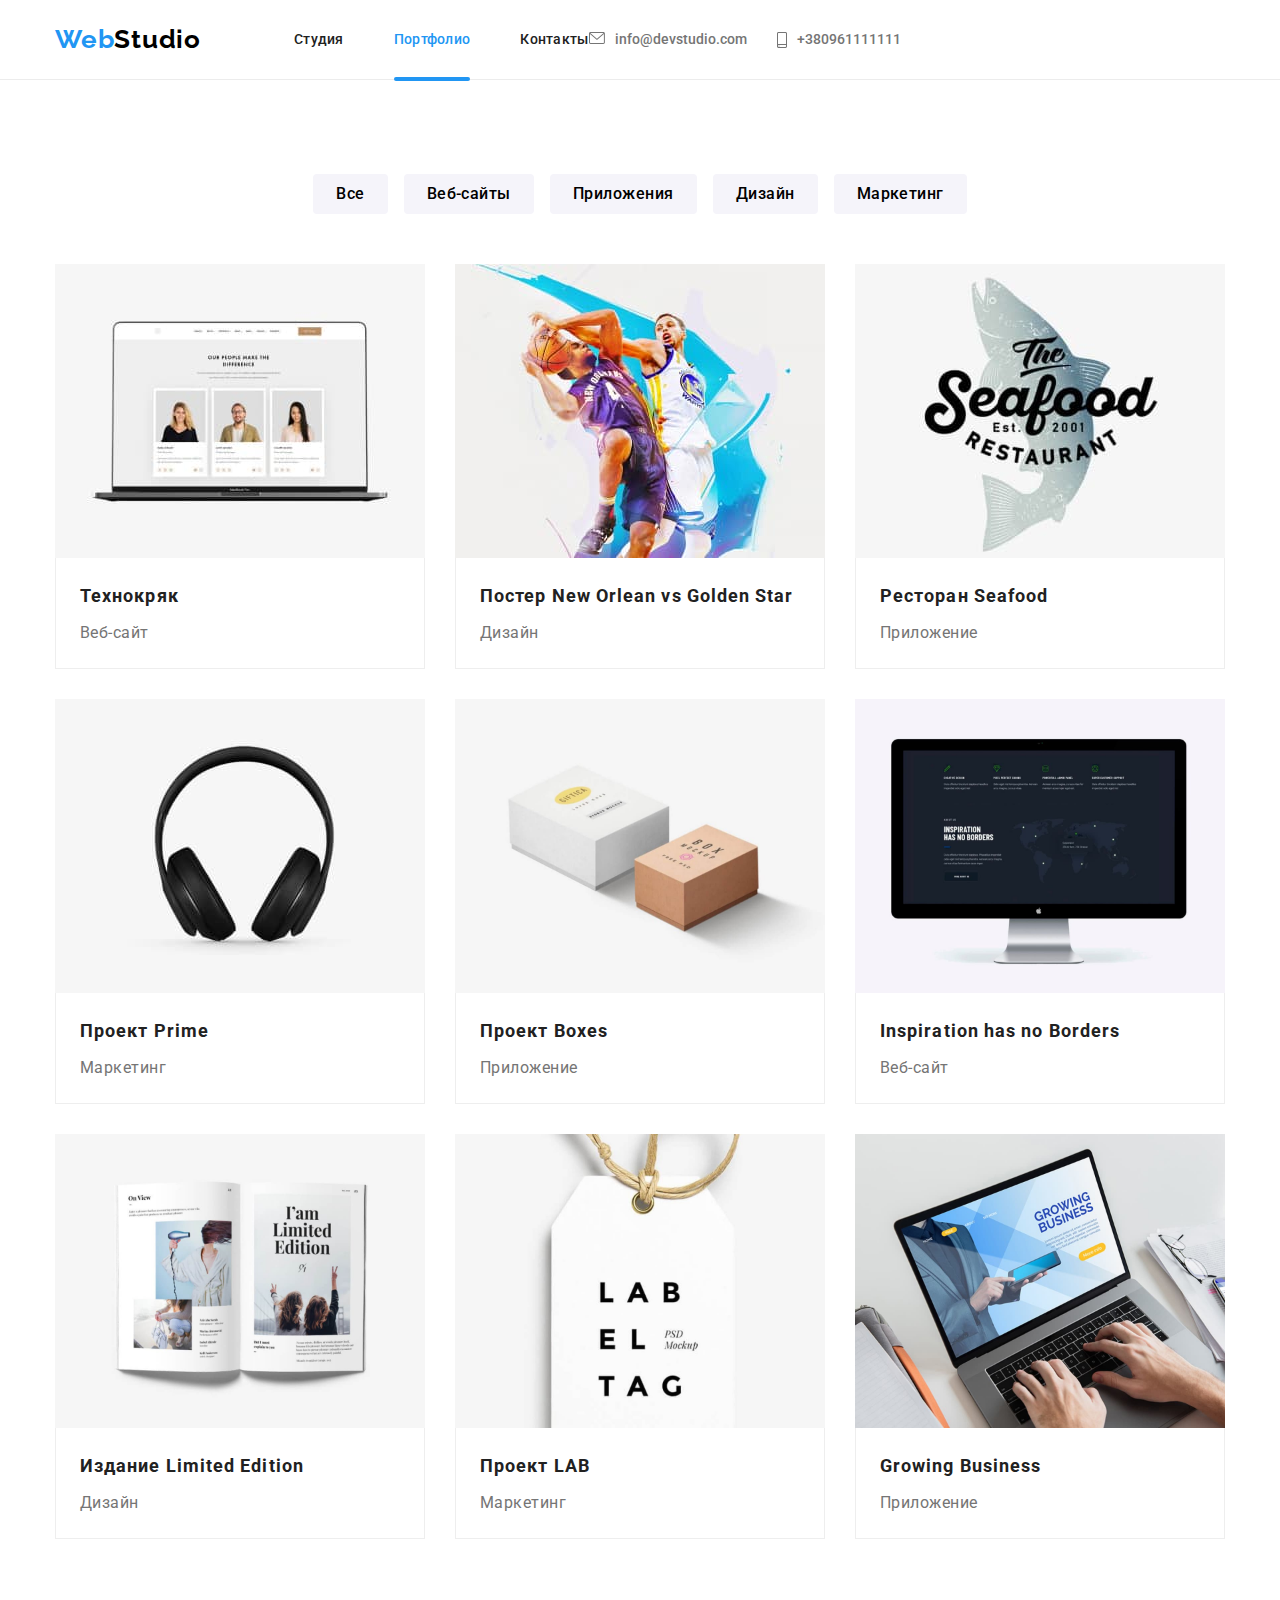
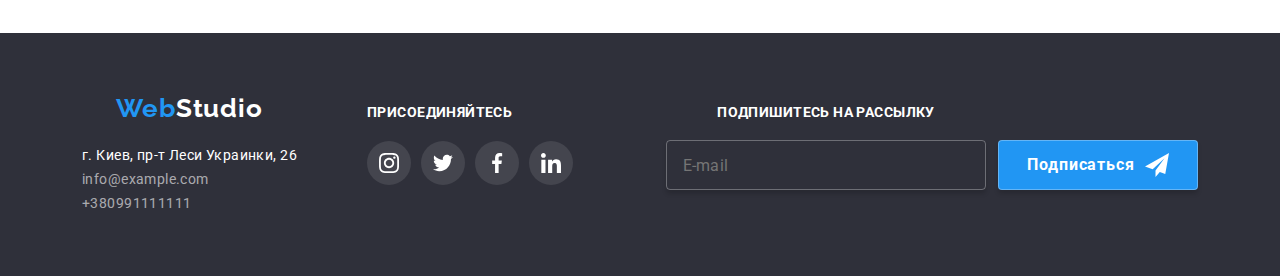
==== commit f46e828e: "same portfolio img" ====
--- a/portfolio.html
+++ b/portfolio.html
@@ -106,15 +106,36 @@
                     <li class="portfolio-image__list">
                         <a href="#" class="portfolio-image__link">
                             <div class="overlay">
-                                <img class="portfolio-image__photo" 
-                                srcset="
-                                ./images/techno1x.jpg 480w,
-                                ./images/techno2x.jpg 768w,
-                                ./images/techno3x.jpg 1200w
-                                "
-                                src="./images/techno1x.jpg"
-                                alt="Технокряк"
-                            >
+                                <picture>
+                                    <source
+                                        srcset="
+                                            ./images/technodesk1x.jpg 1x,
+                                            ./images/technodesk2x.jpg 2x
+                                        "
+                                        media="(min-width: 1200px)"
+                                    />
+                                    <source
+                                        srcset="
+                                            ./images/technotablet1x.jpg 1x,
+                                            ./images/technotablet2x.jpg 2x
+                                        "
+                                        media="(max-width: 1199px)"
+                                    />
+                                    <source
+                                        srcset="
+                                            ./images/techno1x.jpg 1x,
+                                            ./images/technomobile2x.jpg 2x
+                                        "
+                                        media="(max-width: 767px)"
+                                    />
+                                    
+                                    
+                                    <img
+                                        class="portfolio-image__photo"
+                                        src="./images/technodesk1x.jpg"
+                                        alt="Технокряк"
+                                    />
+                                </picture>
                        
                        
                                 <p class="overlay__title">
@@ -131,15 +152,36 @@
                         </li>
                     <li class="portfolio-image__list">
                         <a href="#" class="portfolio-image__link">
-                            <img class="portfolio-image__photo" 
-                            srcset="
-                            ./images/orlean1x.jpg 480w,
-                            ./images/orlean2x.jpg 768w,
-                            ./images/orlean3x.jpg 1200w
-                            "
-                            src="./images/orlean1x.jpg"
-                            alt="Орлеан"
-                        >
+                            <picture>
+                                <source
+                                    srcset="
+                                        ./images/orleandesk1x.jpg 1x,
+                                        ./images/orleandesk2x.jpg 2x
+                                    "
+                                    media="(min-width: 1200px)"
+                                />
+                                <source
+                                    srcset="
+                                        ./images/orleantablet1x.jpg 1x,
+                                        ./images/orleantablet2x.jpg 2x
+                                    "
+                                    media="(max-width: 1199px)"
+                                />
+                                <source
+                                    srcset="
+                                        ./images/orlean1x.jpg 1x,
+                                        ./images/orleanmobile2x.jpg 2x
+                                    "
+                                    media="(max-width: 767px)"
+                                />
+                                
+                                
+                                <img
+                                    class="portfolio-image__photo"
+                                    src="./images/orleandesk1x.jpg"
+                                    alt="Орлеан"
+                                />
+                            </picture>
 
                             <div class="product">
                                 <h2 class="product__name">Постер New Orlean vs Golden Star</h2>
@@ -149,15 +191,36 @@
                     </li>
                     <li class="portfolio-image__list">
                         <a href="#" class="portfolio-image__link">
-                            <img class="portfolio-image__photo" 
-                            srcset="
-                            ./images/seafood1x.jpg 480w,
-                            ./images/seafood2x.jpg 768w,
-                            ./images/seafood3x.jpg 1200w
-                            "
-                            src="./images/seafood1x.jpg"
-                            alt="Ресторан"
-                        >
+                            <picture>
+                                <source
+                                    srcset="
+                                        ./images/seafooddesk1x.jpg 1x,
+                                        ./images/seafooddesk2x.jpg 2x
+                                    "
+                                    media="(min-width: 1200px)"
+                                />
+                                <source
+                                    srcset="
+                                        ./images/seafoodtablet1x.jpg 1x,
+                                        ./images/seafoodtablet2x.jpg 2x
+                                    "
+                                    media="(max-width: 1199px)"
+                                />
+                                <source
+                                    srcset="
+                                        ./images/seafood1x.jpg 1x,
+                                        ./images/seafoodmobile2x.jpg 2x
+                                    "
+                                    media="(max-width: 767px)"
+                                />
+                                
+                                
+                                <img
+                                    class="portfolio-image__photo"
+                                    src="./images/seafooddesk1x.jpg"
+                                    alt="Seafood"
+                                />
+                            </picture>
                             <div class="product">
                                 <h2 class="product__name">Ресторан Seafood</h2>
                                 <p class="product__link">Приложение</p>
@@ -166,15 +229,36 @@
                     </li>
                     <li class="portfolio-image__list">
                         <a href="#" class="portfolio-image__link">
-                            <img class="portfolio-image__photo" 
-                            srcset="
-                            ./images/prime1x.jpg 480w,
-                            ./images/prime2x.jpg 768w,
-                            ./images/prime3x.jpg 1200w
-                            "
-                            src="./images/prime1x.jpg"
-                            alt="прайм"
-                        >
+                            <picture>
+                                <source
+                                    srcset="
+                                        ./images/primedesk1x.jpg 1x,
+                                        ./images/primedesk2x.jpg 2x
+                                    "
+                                    media="(min-width: 1200px)"
+                                />
+                                <source
+                                    srcset="
+                                        ./images/primetablet1x.jpg 1x,
+                                        ./images/primetablet2x.jpg 2x
+                                    "
+                                    media="(max-width: 1199px)"
+                                />
+                                <source
+                                    srcset="
+                                        ./images/prime1x.jpg 1x,
+                                        ./images/primemobile2x.jpg 2x
+                                    "
+                                    media="(max-width: 767px)"
+                                />
+                                
+                                
+                                <img
+                                    class="portfolio-image__photo"
+                                    src="./images/sprimedesk1x.jpg"
+                                    alt="Prime"
+                                />
+                            </picture>
                             <div class="product">
                                 <h2 class="product__name">Проект Prime</h2>
                                 <p class="product__link">Маркетинг</p>
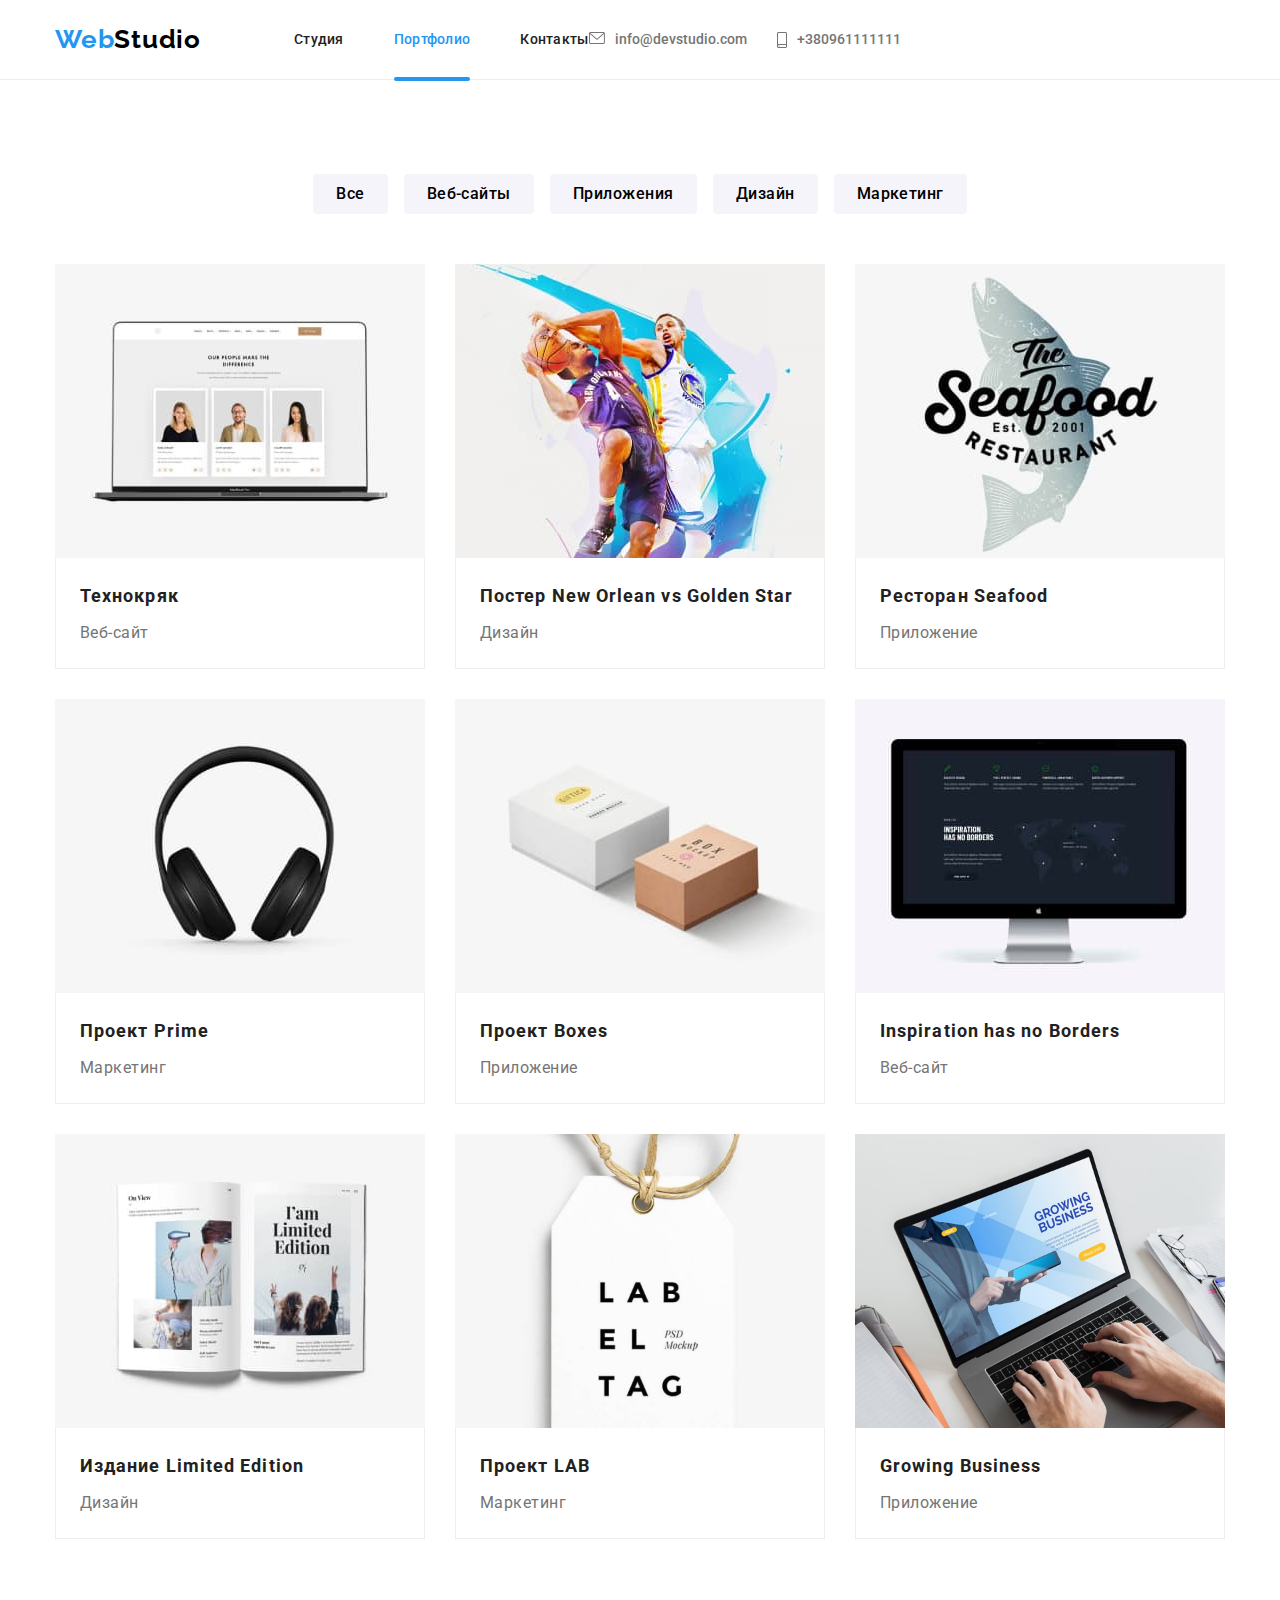
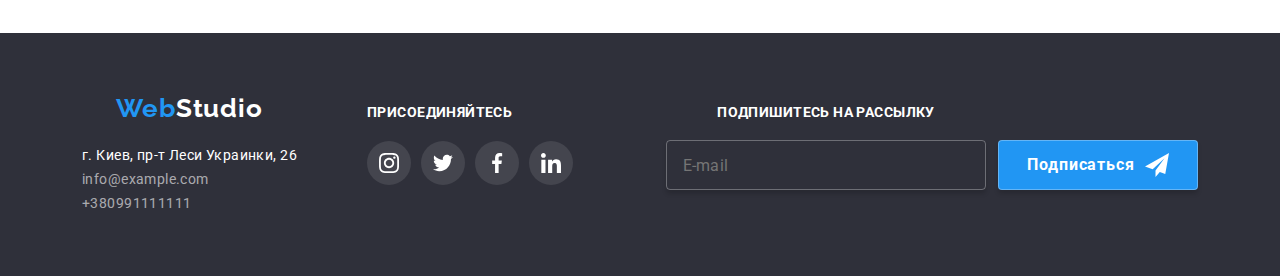
==== commit 16da9f9a: "port" ====
--- a/portfolio.html
+++ b/portfolio.html
@@ -267,15 +267,36 @@
                     </li>
                     <li class="portfolio-image__list">
                         <a href="#" class="portfolio-image__link">
-                            <img class="portfolio-image__photo" 
-                            srcset="
-                            ./images/boxes1x.jpg 480w,
-                            ./images/boxes2x.jpg 768w,
-                            ./images/boxes3x.jpg 1200w
-                            "
-                            src="./images/boxes1x.jpg"
-                            alt="Бокс"
-                        >
+                            <picture>
+                                <source
+                                    srcset="
+                                        ./images/boxesdesk1x.jpg 1x,
+                                        ./images/boxesdesk2x.jpg 2x
+                                    "
+                                    media="(min-width: 1200px)"
+                                />
+                                <source
+                                    srcset="
+                                        ./images/boxestablet1x.jpg 1x,
+                                        ./images/boxestablet2x.jpg 2x
+                                    "
+                                    media="(max-width: 1199px)"
+                                />
+                                <source
+                                    srcset="
+                                        ./images/boxes1x.jpg 1x,
+                                        ./images/boxesmobile2x.jpg 2x
+                                    "
+                                    media="(max-width: 767px)"
+                                />
+                                
+                                
+                                <img
+                                    class="portfolio-image__photo"
+                                    src="./images/boxesdesk1x.jpg"
+                                    alt="Boxes"
+                                />
+                            </picture>
                             <div class="product">
                                 <h2 class="product__name">Проект Boxes</h2>
                                 <p class="product__link">Приложение</p>
@@ -284,15 +305,36 @@
                     </li>
                     <li class="portfolio-image__list">
                         <a href="#" class="portfolio-image__link">
-                            <img class="portfolio-image__photo" 
-                            srcset="
-                            ./images/inspiration1x.jpg 480w,
-                            ./images/inspiration2x.jpg 768w,
-                            ./images/inspiration3x.jpg 1200w
-                            "
-                            src="./images/inspiration1x.jpg"
-                            alt="inspiration"
-                        >
+                            <picture>
+                                <source
+                                    srcset="
+                                        ./images/inspirationedesk1x.jpg 1x,
+                                        ./images/inspirationedesk2x.jpg 2x
+                                    "
+                                    media="(min-width: 1200px)"
+                                />
+                                <source
+                                    srcset="
+                                        ./images/inspirationtablet1x.jpg 1x,
+                                        ./images/inspirationtablet2x.jpg 2x
+                                    "
+                                    media="(max-width: 1199px)"
+                                />
+                                <source
+                                    srcset="
+                                        ./images/boxes1x.jpg 1x,
+                                        ./images/inspirationmobile2x.jpg 2x
+                                    "
+                                    media="(max-width: 767px)"
+                                />
+                                
+                                
+                                <img
+                                    class="portfolio-image__photo"
+                                    src="./images/inspirationedesk1x.jpg"
+                                    alt="Boxes"
+                                />
+                            </picture>
                             <div class="product">
                                 <h2 class="product__name">Inspiration has no Borders</h2>
                                 <p class="product__link">Веб-сайт</p>
@@ -300,16 +342,35 @@
                         </a>
                     </li>
                     <li class="portfolio-image__list">
-                        <a href="#" class="portfolio-image__link">
-                            <img class="portfolio-image__photo" 
-                            srcset="
-                            ./images/limited1x.jpg 480w,
-                            ./images/limited2x.jpg 768w,
-                            ./images/limited3x.jpg 1200w
-                            "
-                            src="./images/limited1x.jpg"
-                            alt="limited"
-                        >
+                        <picture>
+                            <source
+                                srcset="
+                                    ./images/limiteddesk1x.jpg 1x,
+                                    ./images/limiteddesk1x2x.jpg 2x
+                                "
+                                media="(min-width: 1200px)"
+                            />
+                            <source
+                                srcset="
+                                    ./images/limitedtablet1x.jpg 1x,
+                                    ./images/limitedtablet2x.jpg 2x
+                                "
+                                media="(max-width: 1199px)"
+                            />
+                            <source
+                                srcset="
+                                    ./images/limited1x.jpg 1x,
+                                    ./images/limitedmobile2x.jpg 2x
+                                "
+                                media="(max-width: 767px)"
+                            />
+                            
+                            
+                            <img
+                                class="portfolio-image__photo"
+                                src="./images/limited.jpg"
+                                alt="limited"
+                            />
                             <div class="product">
                                 <h2 class="product__name">Издание Limited Edition</h2>
                                 <p class="product__link">Дизайн</p>
--- a/css/main.min.css
+++ b/css/main.min.css
@@ -1,2 +1,2 @@
-:root{--main-color: #212121;--secondary-color: #757575;--adress-hero-color: #FFFFFF;--hover-color: #2196F3;--hero-bgc: #2F303A;--header-border-color: #ECECEC;--image-border-color: #EEEEEE;--first-logo-color: #000000;--second-logo-color: #2196F3;--footer-contacts-color: rgba(255, 255, 255, 0.6);--footer-bgc: #2F303A;--section-command-bgc: #F5F4FA;--button-hover-bgc: rgba(24, 140, 232, 1);--general-font: 'Roboto', sans-serif;--secondary-font: 'Raleway', sans-serif;--button-font-family: inherit;--clients-icon-color: #AFB1B8}html{-webkit-box-sizing:border-box;box-sizing:border-box}*,*::before,*::after{-webkit-box-sizing:inherit;box-sizing:inherit}ul,li,p,span,h1,h2,h3{margin:0;padding:0}body{color:var(--main-color);font-family:var(--general-font),var(--secondary-font)}.body--scroll-hidden{-ms-overflow-style:none;scrollbar-width:none;overflow-y:hidden}.body--scroll-hidden::-webkit-scrollbar{display:none}.section{padding-top:60px;padding-bottom:60px}@media screen and (min-width: 1024px){.section{padding-top:94px;padding-bottom:94px}}.container{padding-left:15px;padding-right:15px;margin-left:auto;margin-right:auto}@media screen and (min-width: 480px){.container{width:480px}}@media screen and (min-width: 768px){.container{width:768px}}@media screen and (min-width: 1200px){.container{width:1200px}}.header{height:60px;border-bottom:1px solid var(--header-border-color);-webkit-box-sizing:border-box;box-sizing:border-box;background-color:var(--adress-hero-color)}@media screen and (min-width: 768px){.header{height:80px}}.logo{display:block;padding:24px 0 25px 0;font-family:var(--secondary-font);font-weight:700;font-size:24px;line-height:1.19;letter-spacing:0.03em;text-decoration:none;text-align:left}@media screen and (min-width: 768px){.logo{margin-right:83px;text-align:center}}@media screen and (min-width: 1200px){.logo{margin-right:93px;font-size:26px}}.logo__web{color:var(--second-logo-color)}.logo__studio{color:var(--first-logo-color)}@media screen and (max-width: 767px){.menu__contact{display:-webkit-box;display:-ms-flexbox;display:flex;-webkit-box-orient:vertical;-webkit-box-direction:reverse;-ms-flex-direction:column-reverse;flex-direction:column-reverse;-webkit-box-pack:left;-ms-flex-pack:left;justify-content:left;-webkit-box-align:start;-ms-flex-align:start;align-items:flex-start}}.contact{display:-webkit-box;display:-ms-flexbox;display:flex;-webkit-box-orient:vertical;-webkit-box-direction:reverse;-ms-flex-direction:column-reverse;flex-direction:column-reverse;list-style-type:none;margin-left:auto}@media screen and (max-width: 767px){.contact{display:none}}@media screen and (min-width: 768px) and (max-width: 1199px){.contact{display:-webkit-box;display:-ms-flexbox;display:flex;-webkit-box-orient:vertical;-webkit-box-direction:normal;-ms-flex-direction:column;flex-direction:column;-ms-flex-wrap:wrap;flex-wrap:wrap;-webkit-box-align:baseline;-ms-flex-align:baseline;align-items:baseline;margin-left:auto}}@media screen and (min-width: 1200px){.contact{-ms-flex-wrap:nowrap;flex-wrap:nowrap;-webkit-box-orient:horizontal;-webkit-box-direction:normal;-ms-flex-direction:row;flex-direction:row;width:auto;margin-left:auto}}.contact__item{fill:var(--secondary-color);font-weight:500;line-height:1.17}@media screen and (max-width: 767px){.contact__item:first-child{font-weight:500;font-size:24px;margin-bottom:64px}.contact__item:last-child{margin-bottom:32px;font-size:34px}}@media screen and (min-width: 768px) and (max-width: 1199px){.contact__item{margin-bottom:10px;font-size:12px}.contact__item:last-child{margin-bottom:0}}@media screen and (min-width: 1200px){.contact__item{margin-right:30px;font-size:14px}.contact__item:last-child{margin-right:0}}.contact__link{display:-webkit-box;display:-ms-flexbox;display:flex;color:var(--secondary-color);text-decoration:none;-webkit-transition-property:color, fill;transition-property:color, fill;-webkit-transition-duration:250ms;transition-duration:250ms;-webkit-transition-timing-function:cubic-bezier(0.4, 0, 0.2, 1);transition-timing-function:cubic-bezier(0.4, 0, 0.2, 1)}.contact__link:hover,.contact__link:focus{color:var(--hover-color);fill:var(--hover-color)}@media screen and (min-width: 768px){.contact__link{font-size:12px}}@media screen and (min-width: 1200px){.contact__link{font-size:14px;line-height:1.14;padding:32px 0}}.contact__icon{margin-right:10px}@media screen and (max-width: 767px){.contact__icon{display:none}}.menu__contact{display:-webkit-box;display:-ms-flexbox;display:flex;list-style-type:none;-webkit-box-orient:vertical;-webkit-box-direction:reverse;-ms-flex-direction:column-reverse;flex-direction:column-reverse}@media screen and (min-width: 768px){.menu__contact{display:none}}@media screen and (min-width: 768px){.flex-nav{display:-webkit-box;display:-ms-flexbox;display:flex;-webkit-box-align:center;-ms-flex-align:center;align-items:center}}@media screen and (min-width: 768px){.menu{display:-webkit-box;display:-ms-flexbox;display:flex}}.menu__list{font-weight:500;font-size:40px;list-style-type:none;line-height:1.14}@media screen and (max-width: 767px){.menu__list{margin-bottom:32px}.menu__list:last-child{margin-bottom:0}}@media screen and (min-width: 768px){.menu__list{font-size:14px;line-height:1.14;letter-spacing:0.02em;margin-right:50px}.menu__list:last-child{margin-right:0}}.menu__link{display:block;color:var(--main-color);text-decoration:none;-webkit-transition:color 250ms cubic-bezier(0.4, 0, 0.2, 1);transition:color 250ms cubic-bezier(0.4, 0, 0.2, 1)}.menu__link:hover,.menu__link:focus{color:var(--hover-color)}@media screen and (min-width: 768px){.menu__link{position:relative;padding:32px 0px}}.menu__link--active{color:var(--hover-color)}@media screen and (min-width: 768px){.menu__link--active::after{content:"";display:block;margin-bottom:-1px;position:absolute;left:0;bottom:0;width:100%;height:4px;background-color:var(--hover-color);border-radius:2px}}@media screen and (max-width: 767px){.mobile-menu{display:none}.mobile-menu.is-open{position:fixed;top:0;left:0;right:0;bottom:0;max-width:100%;z-index:1;display:-webkit-box;display:-ms-flexbox;display:flex;-webkit-box-orient:vertical;-webkit-box-direction:normal;-ms-flex-direction:column;flex-direction:column;padding:48px 40px;background-color:var(--adress-hero-color);-webkit-box-shadow:0px 4px 8px rgba(0,0,0,0.04),0px 2px 4px rgba(0,0,0,0.08),0px 1px 3px rgba(0,0,0,0.16);box-shadow:0px 4px 8px rgba(0,0,0,0.04),0px 2px 4px rgba(0,0,0,0.08),0px 1px 3px rgba(0,0,0,0.16)}}@media screen and (min-width: 768px){.mobile-menu{display:-webkit-box;display:-ms-flexbox;display:flex;-webkit-box-orient:horizontal;-webkit-box-direction:normal;-ms-flex-direction:row;flex-direction:row;-webkit-box-pack:center;-ms-flex-pack:center;justify-content:center;-webkit-box-align:center;-ms-flex-align:center;align-items:center}}@media screen and (max-width: 767px){.mobile-menu__nav{-webkit-box-flex:1;-ms-flex-positive:1;flex-grow:1}}@media screen and (min-width: 768px){.mobile-menu__nav{display:-webkit-box;display:-ms-flexbox;display:flex;-webkit-box-align:center;-ms-flex-align:center;align-items:center}}.menu__social{display:-webkit-box;display:-ms-flexbox;display:flex}@media screen and (min-width: 768px){.menu__social{display:none}}.mobile-menu__social-list{-webkit-box-orient:vertical;-webkit-box-direction:reverse;-ms-flex-direction:column-reverse;flex-direction:column-reverse;padding-right:10px;margin-left:10px;list-style:none;font-weight:500;font-size:18px;line-height:1.22;letter-spacing:0.02em;text-decoration:none;color:var(--hover-color);border-right:1px solid rgba(33,33,33,0.2)}.mobile-menu__social-list:first-child{margin-left:0}.mobile-menu__social-list:last-child{border-right:none}.mobile-menu__social-link{display:block;color:var(--hover-color);text-decoration:none}.mobile-menu__button{display:-webkit-inline-box;display:-ms-inline-flexbox;display:inline-flex;position:absolute;top:15px;right:10px;-webkit-box-align:center;-ms-flex-align:center;align-items:center;-webkit-box-pack:center;-ms-flex-pack:center;justify-content:center;padding:0;border:0;background-color:transparent;z-index:2}.mobile-menu__button:hover,.mobile-menu__button:focus{fill:var(--hover-color)}.mobile-menu__button .mobile-menu__icon-close{display:none}.mobile-menu__button.is-open .mobile-menu__icon-close{display:block}.mobile-menu__button.is-open .mobile-menu__icon{display:none}@media screen and (min-width: 768px){.mobile-menu__button{display:none}}.hero{margin-left:auto;margin-right:auto;padding-top:118px;padding:118px 60px;max-width:1600px;background:url(./../images/heroimg@1x.jpg);background-repeat:no-repeat;background-size:cover;background-position:center;background-color:rgba(47,48,58,0.4);background-blend-mode:overlay;text-align:center}@media screen and (min-width: 768px){.hero{background:url(./../images/heroimg@2x.jpg)}}@media screen and (min-width: 1200px), (min-device-pixel-ratio: 2), (-webkit-min-device-pixel-ratio: 2), (min-resolution: 192dpi){.hero{background:url(./../images/heroimg@3x.jpg);padding:200px 0;background-size:cover;background-position:center;background-color:rgba(47,48,58,0.4);background-blend-mode:overlay;text-align:center}}.hero__title{color:var(--adress-hero-color);font-weight:900;font-size:26px;line-height:1.62;text-align:center;letter-spacing:0.06em;text-transform:uppercase}@media screen and (min-width: 1200px){.hero__title{max-width:696px;margin-left:auto;margin-right:auto;font-size:44px;line-height:1.36}}.hero__button{display:inline-block;font-weight:700;font-size:16px;line-height:1.88;letter-spacing:0.06em;border:1px solid transparent;border-radius:4px;padding:10px 32px;margin-top:30px;cursor:pointer;color:var(--adress-hero-color);background-color:var(--hover-color);font-family:var(--button-font-family);-webkit-transition:color 250ms cubic-bezier(0.4, 0, 0.2, 1);transition:color 250ms cubic-bezier(0.4, 0, 0.2, 1)}.hero__button:hover,.hero__button:focus{background-color:var(--button-hover-bgc)}.backdrop{position:fixed;top:0;left:0;width:100%;height:100%;background:rgba(0,0,0,0.2);-webkit-transition-property:opacity, visibility;transition-property:opacity, visibility;-webkit-transition-duration:250ms;transition-duration:250ms;-webkit-transition-timing-function:cubic-bezier(0.4, 0, 0.2, 1);transition-timing-function:cubic-bezier(0.4, 0, 0.2, 1)}.is-hidden{visibility:hidden;opacity:0;pointer-events:none}.modal{position:absolute;padding:40px;top:50%;left:50%;min-width:320px;max-width:528px;min-height:320px;max-height:609px;-webkit-transform:translate(-50%, -50%);transform:translate(-50%, -50%);background-color:var(--adress-hero-color);-webkit-box-shadow:0px 1px 3px rgba(0,0,0,0.12),0px 1px 1px rgba(0,0,0,0.14),0px 2px 1px rgba(0,0,0,0.2);box-shadow:0px 1px 3px rgba(0,0,0,0.12),0px 1px 1px rgba(0,0,0,0.14),0px 2px 1px rgba(0,0,0,0.2);border-radius:4px;z-index:3}.modal-submit{display:-webkit-box;display:-ms-flexbox;display:flex;-webkit-box-align:center;-ms-flex-align:center;align-items:center;-webkit-box-pack:center;-ms-flex-pack:center;justify-content:center}.modal-submit__button{width:200px;height:50px;padding:0;color:var(--adress-hero-color);background-color:var(--hover-color);border:1px solid rgba(255,255,255,0.3);-webkit-box-sizing:border-box;box-sizing:border-box;-webkit-box-shadow:0px 4px 4px rgba(0,0,0,0.15);box-shadow:0px 4px 4px rgba(0,0,0,0.15);border-radius:4px;font-weight:700;font-size:16px;line-height:1.88;cursor:pointer;letter-spacing:0.06em}.modal__button{position:absolute;top:8px;right:8px;display:-webkit-box;display:-ms-flexbox;display:flex;background-color:#FFFFFF;width:30px;height:30px;border:1px solid rgba(0,0,0,0.1);border-radius:50%;-webkit-box-sizing:border-box;box-sizing:border-box;-webkit-box-pack:center;-ms-flex-pack:center;justify-content:center;-webkit-box-align:center;-ms-flex-align:center;align-items:center;cursor:pointer}.modal__close{fill:var(--first-logo-color);cursor:pointer;-webkit-transition:fill 250ms cubic-bezier(0.4, 0, 0.2, 1);transition:fill 250ms cubic-bezier(0.4, 0, 0.2, 1)}.modal__close:hover{fill:var(--hover-color)}.modal__title{display:block;font-weight:700;font-size:20px;line-height:1.5;text-align:center;letter-spacing:0.03em;margin-bottom:12px;min-width:100%}@media screen and (min-width: 1200px){.modal__title{font-size:20px;line-height:1.15}}.modal-form{display:-webkit-box;display:-ms-flexbox;display:flex;-webkit-box-orient:vertical;-webkit-box-direction:normal;-ms-flex-direction:column;flex-direction:column;margin-bottom:10px}.modal-form__label{color:var(--secondary-color);position:relative;font-size:12px;line-height:1.17}.modal-form__input{display:inline-block;color:var(--secondary-color);width:100%;height:40px;margin-top:4px;padding:12px 42px;border:1px solid rgba(33,33,33,0.2);-webkit-box-sizing:border-box;box-sizing:border-box;border-radius:4px;-webkit-transition-property:border;transition-property:border;-webkit-transition-duration:250ms;transition-duration:250ms;-webkit-transition-timing-function:cubic-bezier(0.4, 0, 0.2, 1);transition-timing-function:cubic-bezier(0.4, 0, 0.2, 1);outline:none}.modal-form__input:focus+.modal-form__icons{fill:var(--hover-color);border-color:var(--hover-color)}.modal-form__icons{display:block;position:absolute;top:50%;left:12px;margin:0;-webkit-transition-property:fill;transition-property:fill;-webkit-transition-duration:250ms;transition-duration:250ms;-webkit-transition-timing-function:cubic-bezier(0.4, 0, 0.2, 1);transition-timing-function:cubic-bezier(0.4, 0, 0.2, 1)}.modal-comment{display:-webkit-box;display:-ms-flexbox;display:flex;-webkit-box-orient:vertical;-webkit-box-direction:normal;-ms-flex-direction:column;flex-direction:column;height:120px;font-size:12px;line-height:1.17;margin-bottom:20px;letter-spacing:0.01em}.modal-comment__textfield{display:-webkit-box;display:-ms-flexbox;display:flex;-webkit-box-orient:vertical;-webkit-box-direction:normal;-ms-flex-direction:column;flex-direction:column;color:var(--secondary-color);margin-bottom:4px}.modal-comment__textarea{color:var(--secondary-color);padding:12px 16px;min-width:290px;height:448px;border:1px solid rgba(33,33,33,0.2);-webkit-box-sizing:border-box;box-sizing:border-box;border-radius:4px;letter-spacing:0.01em;-webkit-transition-property:border-color;transition-property:border-color;-webkit-transition-duration:250ms;transition-duration:250ms;-webkit-transition-timing-function:cubic-bezier(0.4, 0, 0.2, 1);transition-timing-function:cubic-bezier(0.4, 0, 0.2, 1);outline:none;resize:none}.modal-comment__textarea:focus{border-color:var(--hover-color)}.checkbox{display:-webkit-box;display:-ms-flexbox;display:flex;-webkit-box-align:center;-ms-flex-align:center;align-items:center;-webkit-box-pack:center;-ms-flex-pack:center;justify-content:center;margin-bottom:30px;font-size:14px;line-height:1.714;letter-spacing:0.03em;color:var(--secondary-color)}.checkbox__input{position:absolute;width:1px;height:1px;margin:-1px;border:0;padding:0;white-space:nowrap;-webkit-clip-path:inset(100%);clip-path:inset(100%);overflow:hidden}.checkbox__input:checked+.checkbox__icon{border-color:transparent;fill:none;border:#2196F3;background-color:#2196F3;background-image:url("../images/iconcheck-1.svg");background-size:contain;background-origin:border-box}.checkbox__icon{display:inline-block;left:0;border:2px solid #212121;border-radius:3px;margin-right:7px;width:16px;height:15px;cursor:pointer;-webkit-transition:background-color 250ms cubic-bezier(0.4, 0, 0.2, 1);transition:background-color 250ms cubic-bezier(0.4, 0, 0.2, 1)}.checkbox__policy{font-size:12px;line-height:1.17;letter-spacing:0.03em;-webkit-text-decoration-line:underline;text-decoration-line:underline}@media screen and (min-width: 1200px){.checkbox__policy{font-size:14px;line-height:1.71px}}.visually-hiden{position:absolute;width:1px;height:1px;margin:-1px;border:0;padding:0;white-space:nowrap;-webkit-clip-path:inset(100%);clip-path:inset(100%);overflow:hidden}.feature{padding-top:0px}@media screen and (max-width: 1199px){.feature{display:none}}.feature-images{display:-webkit-box;display:-ms-flexbox;display:flex;-webkit-box-orient:horizontal;-webkit-box-direction:normal;-ms-flex-direction:row;flex-direction:row;-webkit-box-align:center;-ms-flex-align:center;align-items:center;-webkit-box-pack:center;-ms-flex-pack:center;justify-content:center;max-width:100%;list-style:none}.feature-images__list{position:relative;margin-right:30px}.feature-images__list:last-child{margin-right:0}.feature-images__position{display:-webkit-box;display:-ms-flexbox;display:flex;position:absolute;left:0;bottom:0;background:rgba(47,48,58,0.8);width:370px;height:70px;-webkit-box-align:center;-ms-flex-align:center;align-items:center;-webkit-box-pack:center;-ms-flex-pack:center;justify-content:center}.feature-images__img{display:block;width:370px;height:auto}.feature-images__title{color:var(--adress-hero-color);font-weight:700;font-size:14px;line-height:1.14;letter-spacing:0.03em;text-transform:uppercase}.benefits{display:-webkit-box;display:-ms-flexbox;display:flex}@media screen and (max-width: 1199px){.benefits{-ms-flex-wrap:wrap;flex-wrap:wrap;max-width:100%;gap:30px}}@media screen and (min-width: 1200px){.benefits{-webkit-box-pack:center;-ms-flex-pack:center;justify-content:center;-webkit-box-align:center;-ms-flex-align:center;align-items:center}}.benefits__list{-webkit-box-flex:100%;-ms-flex:100%;flex:100%;list-style:none}@media screen and (min-width: 768px) and (max-width: 1199px){.benefits__list{-webkit-box-flex:calc(50% - 30px);-ms-flex:calc(50% - 30px);flex:calc(50% - 30px)}}@media screen and (min-width: 1200px){.benefits__list{display:inline-block;margin-right:30px;border-radius:4px}.benefits__list:last-child{margin-right:0}}.benefits__item{display:-webkit-box;display:-ms-flexbox;display:flex;-webkit-box-pack:center;-ms-flex-pack:center;justify-content:center;-webkit-box-align:center;-ms-flex-align:center;align-items:center;height:120px;margin-bottom:30px;background-color:var(--section-command-bgc);border-radius:4px}@media screen and (min-width: 1200px){.benefits__item{width:270px}}.benefits__title{margin-bottom:10px;font-weight:700;font-size:14px;line-height:1.14;text-transform:uppercase;letter-spacing:0.03em;text-align:center}@media screen and (min-width: 768px){.benefits__title{text-align:left}}.benefits__description{color:var(--secondary-color);font-size:14px;line-height:1.71;letter-spacing:0.03em;text-align:left}.command{display:block;list-style-type:none}@media screen and (min-width: 768px) and (max-width: 1199px){.command{display:-webkit-box;display:-ms-flexbox;display:flex;-ms-flex-wrap:wrap;flex-wrap:wrap;gap:30px}}@media screen and (min-width: 1200px){.command{display:-webkit-box;display:-ms-flexbox;display:flex;-webkit-box-pack:center;-ms-flex-pack:center;justify-content:center;-webkit-box-align:center;-ms-flex-align:center;align-items:center}}.command-item{background-color:var(--section-command-bgc)}.command__list{list-style:none;background-color:var(--adress-hero-color);-webkit-box-shadow:0px 1px 3px rgba(0,0,0,0.12),0px 1px 1px rgba(0,0,0,0.14),0px 2px 1px rgba(0,0,0,0.2);box-shadow:0px 1px 3px rgba(0,0,0,0.12),0px 1px 1px rgba(0,0,0,0.14),0px 2px 1px rgba(0,0,0,0.2);border-radius:0px 0px 4px 4px;text-align:center}@media screen and (max-width: 767px){.command__list{margin-bottom:30px}.command__list:last-child{margin-bottom:0}}@media screen and (max-width: 1199px){.command__list{-webkit-box-flex:100%;-ms-flex:100%;flex:100%}}@media screen and (min-width: 768px) and (max-width: 1199px){.command__list{-webkit-box-flex:calc(50% - 30px);-ms-flex:calc(50% - 30px);flex:calc(50% - 30px)}}@media screen and (min-width: 1200px){.command__list{margin-right:30px;margin-bottom:0}.command__list:last-child{margin-right:0}}.command__photo{display:block;height:auto;width:100%}@media screen and (min-width: 1200px){.command__photo{width:270px}}.team{padding-top:30px;padding-bottom:16px;text-align:center}.team__name{margin-bottom:10px;font-size:16px;font-weight:500;line-height:1.17;letter-spacing:0.03em}.team__work{color:var(--secondary-color);font-size:16px;margin-bottom:16px;line-height:1.17;letter-spacing:0.03em}.client{display:-webkit-box;display:-ms-flexbox;display:flex}@media screen and (max-width: 1199px){.client{-ms-flex-wrap:wrap;flex-wrap:wrap;-webkit-box-pack:justify;-ms-flex-pack:justify;justify-content:space-between;gap:30px}}@media screen and (min-width: 1200px){.client{-webkit-box-pack:center;-ms-flex-pack:center;justify-content:center;-webkit-box-align:center;-ms-flex-align:center;align-items:center}}.client__item{-webkit-box-flex:calc(50% - 30px);-ms-flex:calc(50% - 30px);flex:calc(50% - 30px);list-style-type:none}@media screen and (min-width: 768px) and (max-width: 1199px){.client__item{-webkit-box-flex:33%;-ms-flex:33%;flex:33%;-webkit-box-flex:calc(33% - 30px);-ms-flex:calc(33% - 30px);flex:calc(33% - 30px)}}@media screen and (min-width: 1200px){.client__item{list-style-type:none}}.client__link{display:-webkit-box;display:-ms-flexbox;display:flex;height:92px;-webkit-box-pack:center;-ms-flex-pack:center;justify-content:center;-webkit-box-align:center;-ms-flex-align:center;align-items:center;fill:var(--clients-icon-color);border:1px solid #AFB1B8;border-radius:4px;-webkit-transition-property:fill, border-color;transition-property:fill, border-color;-webkit-transition-duration:250ms;transition-duration:250ms;-webkit-transition-timing-function:cubic-bezier(0.4, 0, 0.2, 1);transition-timing-function:cubic-bezier(0.4, 0, 0.2, 1)}.client__link:hover,.client__link:focus{fill:var(--hover-color);border-color:var(--hover-color)}@media screen and (min-width: 1200px){.client__link{width:170px}}.footer-adress{display:inline-block;margin:0;padding:0}@media screen and (min-width: 480px) and (max-width: 1199px){.footer-adress{display:-webkit-box;display:-ms-flexbox;display:flex;-webkit-box-orient:vertical;-webkit-box-direction:normal;-ms-flex-direction:column;flex-direction:column;-webkit-box-pack:center;-ms-flex-pack:center;justify-content:center;-webkit-box-align:center;-ms-flex-align:center;align-items:center;-webkit-box-flex:50%;-ms-flex:50%;flex:50%}}.adress{font-style:normal;font-size:14px;line-height:1.71;display:-webkit-box;display:-ms-flexbox;display:flex;-webkit-box-orient:vertical;-webkit-box-direction:normal;-ms-flex-direction:column;flex-direction:column;-webkit-box-align:start;-ms-flex-align:start;align-items:flex-start}@media screen and (min-width: 1200px){.adress{text-align:left}}.adress__maplink{display:block;color:var(--adress-hero-color);letter-spacing:0.03em;text-decoration:none;-webkit-transition:color 250ms cubic-bezier(0.4, 0, 0.2, 1);transition:color 250ms cubic-bezier(0.4, 0, 0.2, 1)}.adress__maplink:hover,.adress__maplink:focus{color:var(--hover-color)}@media screen and (max-width: 1199px){.adress__link{margin-bottom:9px}.adress__link:last-child{margin-bottom:60px}}@media screen and (max-width: 1199px) and (min-width: 1200px){.adress__link{margin-bottom:6px}.adress__link:first-child{margin-bottom:0}}.adress__link .adress__contacts{display:block;color:var(--footer-contacts-color);font-size:14px;line-height:1.71;letter-spacing:0.03em;text-decoration:none;-webkit-transition:color 250ms cubic-bezier(0.4, 0, 0.2, 1);transition:color 250ms cubic-bezier(0.4, 0, 0.2, 1)}.adress__link .adress__contacts:hover,.adress__link .adress__contacts:focus{color:var(--hover-color)}.adress__nav{list-style-type:none}.footer-form__title{display:-webkit-inline-box;display:-ms-inline-flexbox;display:inline-flex;color:var(--adress-hero-color);margin-bottom:20px;font-weight:700;font-size:14px;line-height:16px;letter-spacing:0.03em;text-transform:uppercase;text-align:center}@media screen and (min-width: 1200px){.form{display:-webkit-box;display:-ms-flexbox;display:flex;-webkit-box-align:end;-ms-flex-align:end;align-items:flex-end;-webkit-box-pack:justify;-ms-flex-pack:justify;justify-content:space-between}}.form__item{text-align:center;list-style:none;outline:none}@media screen and (min-width: 1200px){.form__item{margin-right:12px}.form__item:last-child{margin-right:0}}.form__item input[type=email]{display:-webkit-box;display:-ms-flexbox;display:flex;-webkit-box-flex:100%;-ms-flex:100%;flex:100%;min-width:320px;color:rgba(255,255,255,0.6);height:50px;padding:15px 16px;color:var(--secondary-color);font-weight:400;font-size:12px;line-height:14px;letter-spacing:0.01em;font-size:16px;line-height:1.87;background:inherit;border:1px solid rgba(255,255,255,0.3);border-radius:4px;-webkit-box-shadow:0px 4px 4px rgba(0,0,0,0.15);box-shadow:0px 4px 4px rgba(0,0,0,0.15);-webkit-transition:border 250ms cubic-bezier(0.4, 0, 0.2, 1);transition:border 250ms cubic-bezier(0.4, 0, 0.2, 1);outline:none}@media screen and (max-width: 1199px){.form__item input[type=email]{margin-bottom:20px}}.form__item input[type=email]:focus{border-color:var(--hover-color)}.form__button{display:-webkit-box;display:-ms-flexbox;display:flex;width:200px;height:50px;padding:0;color:var(--adress-hero-color);background-color:var(--hover-color);border:1px solid rgba(255,255,255,0.3);-webkit-box-sizing:border-box;box-sizing:border-box;-webkit-box-shadow:0px 4px 4px rgba(0,0,0,0.15);box-shadow:0px 4px 4px rgba(0,0,0,0.15);border-radius:4px;font-weight:700;font-size:16px;line-height:1.88;-webkit-box-align:center;-ms-flex-align:center;align-items:center;-webkit-box-pack:center;-ms-flex-pack:center;justify-content:center;letter-spacing:0.06em;cursor:pointer}@media screen and (max-width: 1199px){.form__button{margin-left:auto;margin-right:auto}}.form__icon{margin-left:10px;fill:var(--adress-hero-color)}.footer-form{display:-webkit-box;display:-ms-flexbox;display:flex}@media screen and (max-width: 1199px){.footer-form{-webkit-box-orient:vertical;-webkit-box-direction:normal;-ms-flex-direction:column;flex-direction:column;-webkit-box-flex:1;-ms-flex:auto;flex:auto;-webkit-box-align:center;-ms-flex-align:center;align-items:center;-webkit-box-pack:center;-ms-flex-pack:center;justify-content:center}}.footer-adress__logo{display:inline-block;margin-bottom:20px;font-family:var(--secondary-font);font-weight:700;font-size:24px;line-height:1.19;letter-spacing:0.03em;text-decoration:none}@media screen and (min-width: 1200px){.footer-adress__logo{font-size:26px}}.logo__foot{color:var(--adress-hero-color)}.footer-position{display:block;text-align:center}@media screen and (min-width: 768px){.footer-position{display:-webkit-box;display:-ms-flexbox;display:flex;-ms-flex-wrap:wrap;flex-wrap:wrap;-webkit-box-align:baseline;-ms-flex-align:baseline;align-items:baseline}}@media screen and (max-width: 767px){.social-link-footer{-webkit-box-flex:50%;-ms-flex:50%;flex:50%;margin-bottom:60px}}@media screen and (min-width: 768px) and (max-width: 1199px){.social-link-footer{-webkit-box-flex:50%;-ms-flex:50%;flex:50%}}@media screen and (min-width: 1200px){.social-link-footer{margin-left:70px;display:-webkit-box;display:-ms-flexbox;display:flex;-webkit-box-orient:vertical;-webkit-box-direction:normal;-ms-flex-direction:column;flex-direction:column;-webkit-box-align:start;-ms-flex-align:start;align-items:flex-start}}.footer-icon{display:-webkit-box;display:-ms-flexbox;display:flex}@media screen and (max-width: 1199px){.footer-icon{-webkit-box-pack:center;-ms-flex-pack:center;justify-content:center;-webkit-box-align:center;-ms-flex-align:center;align-items:center}}@media screen and (min-width: 1200px){.footer-icon{margin-right:93px}}.social-link-footer__title{display:inline-block;color:var(--adress-hero-color);margin-bottom:20px;font-weight:700;font-size:14px;line-height:1.17;letter-spacing:0.03em;text-transform:uppercase}.footer-icon__link{display:-webkit-box;display:-ms-flexbox;display:flex;-webkit-box-align:center;-ms-flex-align:center;align-items:center;-webkit-box-pack:center;-ms-flex-pack:center;justify-content:center;fill:var(--adress-hero-color);border:1px solid transparent;border-radius:50%;width:44px;height:44px;background-color:rgba(255,255,255,0.1);list-style-type:none;-webkit-transition-property:background-color, border-color;transition-property:background-color, border-color;-webkit-transition-duration:250ms;transition-duration:250ms;-webkit-transition-timing-function:cubic-bezier(0.4, 0, 0.2, 1);transition-timing-function:cubic-bezier(0.4, 0, 0.2, 1)}.footer-icon__link:hover,.footer-icon__link:focus{background-color:var(--hover-color);border-color:var(--hover-color)}.footer-icon__list{list-style-type:none;margin-right:10px}.footer-icon__list:last-child{margin-right:0}.footer{max-width:1600px;width:100%;padding:60px 0;-webkit-box-sizing:border-box;box-sizing:border-box;background-color:var(--footer-bgc)}@media screen and (min-width: 1200px){.footer{display:-webkit-box;display:-ms-flexbox;display:flex;-ms-flex-wrap:wrap;flex-wrap:wrap;-webkit-box-pack:center;-ms-flex-pack:center;justify-content:center;-webkit-box-align:center;-ms-flex-align:center;align-items:center}}.portfolio-buttons{display:-webkit-box;display:-ms-flexbox;display:flex;-ms-flex-wrap:wrap;flex-wrap:wrap;gap:8px;margin-bottom:30px}@media screen and (min-width: 768px){.portfolio-buttons{-webkit-box-pack:center;-ms-flex-pack:center;justify-content:center;margin-bottom:50px}}.portfolio-buttons__list{list-style-type:none}@media screen and (min-width: 1200px){.portfolio-buttons__list{margin-right:8px;margin-bottom:0}.portfolio-buttons__list:last-child{margin-right:0}}.portfolio-buttons__filter{padding:6px 22px;border:1px solid transparent;border-radius:4px;cursor:pointer;background-color:var(--section-command-bgc);font-family:var(--button-font-family);font-weight:500;font-size:16px;line-height:1.62;letter-spacing:0.03em;-webkit-transition-property:color, background-color, -webkit-box-shadow;transition-property:color, background-color, -webkit-box-shadow;transition-property:color, background-color, box-shadow;transition-property:color, background-color, box-shadow, -webkit-box-shadow;-webkit-transition-duration:250ms;transition-duration:250ms;-webkit-transition-timing-function:cubic-bezier(0.4, 0, 0.2, 1);transition-timing-function:cubic-bezier(0.4, 0, 0.2, 1)}.portfolio-buttons__filter:hover,.portfolio-buttons__filter:focus{background-color:var(--hover-color);color:var(--adress-hero-color);-webkit-box-shadow:0px 4px 4px rgba(0,0,0,0.25);box-shadow:0px 4px 4px rgba(0,0,0,0.25)}.portfolio-image{-webkit-box-pack:center;-ms-flex-pack:center;justify-content:center;-webkit-box-align:center;-ms-flex-align:center;align-items:center;-webkit-box-flex:100%;-ms-flex:100%;flex:100%;display:-webkit-box;display:-ms-flexbox;display:flex;-ms-flex-wrap:wrap;flex-wrap:wrap;gap:30px;list-style-type:none;width:100%}.portfolio-image__photo{display:block;height:auto;width:100%;height:auto;-o-object-fit:cover;object-fit:cover;-o-object-position:center;object-position:center}.portfolio-image__list{-webkit-box-flex:100%;-ms-flex:100%;flex:100%}@media screen and (min-width: 768px) and (max-width: 1199px){.portfolio-image__list{-webkit-box-flex:calc(50% - 30px);-ms-flex:calc(50% - 30px);flex:calc(50% - 30px)}.portfolio-image__list:last-child a{width:354px}}@media screen and (min-width: 1200px){.portfolio-image__list{-webkit-box-flex:calc(33% - 60px);-ms-flex:calc(33% - 60px);flex:calc(33% - 60px)}}.portfolio-image__link{display:block;text-decoration:none;-webkit-transition:-webkit-box-shadow 250ms cubic-bezier(0.4, 0, 0.2, 1);transition:-webkit-box-shadow 250ms cubic-bezier(0.4, 0, 0.2, 1);transition:box-shadow 250ms cubic-bezier(0.4, 0, 0.2, 1);transition:box-shadow 250ms cubic-bezier(0.4, 0, 0.2, 1), -webkit-box-shadow 250ms cubic-bezier(0.4, 0, 0.2, 1)}.portfolio-image__link:hover{-webkit-box-shadow:0px 4px 4px rgba(0,0,0,0.25);box-shadow:0px 4px 4px rgba(0,0,0,0.25)}.portfolio-image__link:focus{-webkit-transform:translateY(0);transform:translateY(0);-webkit-box-shadow:0px 4px 4px rgba(0,0,0,0.25);box-shadow:0px 4px 4px rgba(0,0,0,0.25)}.portfolio-image__link:hover .overlay__title{-webkit-transform:translateY(0);transform:translateY(0)}.portfolio-image__link:focus .overlay__title{-webkit-transform:translateY(0);transform:translateY(0)}.product{padding:20px 24px;border:1px solid var(--image-border-color);border-top:0;text-decoration:none}@media screen and (min-width: 768px) and (max-width: 1199px){.product{padding:20px 0px 20px 24px}}.product__name{color:var(--main-color);margin-bottom:4px;font-weight:700;font-size:18px;line-height:2;letter-spacing:0.06em}.product__link{color:var(--secondary-color);font-size:16px;line-height:1.88;letter-spacing:0.03em;text-decoration:none}.overlay{position:relative;overflow:hidden}.overlay__title{position:absolute;display:block;min-width:320px;height:100%;top:0;left:0;padding:63px 24px;color:var(--adress-hero-color);background-color:rgba(33,150,243,0.9);font-size:18px;line-height:1.56;letter-spacing:0.03em;text-align:left;-webkit-transform:translateY(100%);transform:translateY(100%);-webkit-transition:-webkit-transform 250ms cubic-bezier(0.4, 0, 0.2, 1);transition:-webkit-transform 250ms cubic-bezier(0.4, 0, 0.2, 1);transition:transform 250ms cubic-bezier(0.4, 0, 0.2, 1);transition:transform 250ms cubic-bezier(0.4, 0, 0.2, 1), -webkit-transform 250ms cubic-bezier(0.4, 0, 0.2, 1)}.social{display:-webkit-box;display:-ms-flexbox;display:flex;-webkit-box-align:center;-ms-flex-align:center;align-items:center;-webkit-box-pack:center;-ms-flex-pack:center;justify-content:center;list-style-type:none}.social__list{margin-right:10px}.social__list:last-child{margin-right:0}.social__link{display:-webkit-box;display:-ms-flexbox;display:flex;color:var(--adress-hero-color);fill:var(--clients-icon-color);border:1px solid transparent;border-radius:50%;width:44px;height:44px;-webkit-box-align:center;-ms-flex-align:center;align-items:center;-webkit-box-pack:center;-ms-flex-pack:center;justify-content:center;-webkit-transition-property:background-color, fill, -webkit-box-shadow;transition-property:background-color, fill, -webkit-box-shadow;transition-property:background-color, fill, box-shadow;transition-property:background-color, fill, box-shadow, -webkit-box-shadow;-webkit-transition-duration:250ms;transition-duration:250ms;-webkit-transition-timing-function:cubic-bezier(0.4, 0, 0.2, 1);transition-timing-function:cubic-bezier(0.4, 0, 0.2, 1)}.social__link:hover,.social__link:focus{fill:var(--adress-hero-color);border:color var(--hover-color);background-color:var(--hover-color);-webkit-box-shadow:0px 4px 4px rgba(0,0,0,0.25);box-shadow:0px 4px 4px rgba(0,0,0,0.25)}.title{margin-bottom:50px;font-weight:700;font-size:36px;line-height:1.17;text-align:center;letter-spacing:0.03em}
+:root{--main-color: #212121;--secondary-color: #757575;--adress-hero-color: #FFFFFF;--hover-color: #2196F3;--hero-bgc: #2F303A;--header-border-color: #ECECEC;--image-border-color: #EEEEEE;--first-logo-color: #000000;--second-logo-color: #2196F3;--footer-contacts-color: rgba(255, 255, 255, 0.6);--footer-bgc: #2F303A;--section-command-bgc: #F5F4FA;--button-hover-bgc: rgba(24, 140, 232, 1);--general-font: 'Roboto', sans-serif;--secondary-font: 'Raleway', sans-serif;--button-font-family: inherit;--clients-icon-color: #AFB1B8}html{-webkit-box-sizing:border-box;box-sizing:border-box}*,*::before,*::after{-webkit-box-sizing:inherit;box-sizing:inherit}ul,li,p,span,h1,h2,h3{margin:0;padding:0}body{color:var(--main-color);font-family:var(--general-font),var(--secondary-font)}.body--scroll-hidden{-ms-overflow-style:none;scrollbar-width:none;overflow-y:hidden}.body--scroll-hidden::-webkit-scrollbar{display:none}.section{padding-top:60px;padding-bottom:60px}@media screen and (min-width: 1024px){.section{padding-top:94px;padding-bottom:94px}}.container{padding-left:15px;padding-right:15px;margin-left:auto;margin-right:auto}@media screen and (min-width: 480px){.container{width:480px}}@media screen and (min-width: 768px){.container{width:768px}}@media screen and (min-width: 1200px){.container{width:1200px}}.header{height:60px;border-bottom:1px solid var(--header-border-color);-webkit-box-sizing:border-box;box-sizing:border-box;background-color:var(--adress-hero-color)}@media screen and (min-width: 768px){.header{height:80px}}.logo{display:block;padding:24px 0 25px 0;font-family:var(--secondary-font);font-weight:700;font-size:24px;line-height:1.19;letter-spacing:0.03em;text-decoration:none;text-align:left}@media screen and (min-width: 768px){.logo{margin-right:83px;text-align:center}}@media screen and (min-width: 1200px){.logo{margin-right:93px;font-size:26px}}.logo__web{color:var(--second-logo-color)}.logo__studio{color:var(--first-logo-color)}@media screen and (max-width: 767px){.menu__contact{display:-webkit-box;display:-ms-flexbox;display:flex;-webkit-box-orient:vertical;-webkit-box-direction:reverse;-ms-flex-direction:column-reverse;flex-direction:column-reverse;-webkit-box-pack:left;-ms-flex-pack:left;justify-content:left;-webkit-box-align:start;-ms-flex-align:start;align-items:flex-start}}.contact{display:-webkit-box;display:-ms-flexbox;display:flex;-webkit-box-orient:vertical;-webkit-box-direction:reverse;-ms-flex-direction:column-reverse;flex-direction:column-reverse;list-style-type:none;margin-left:auto}@media screen and (max-width: 767px){.contact{display:none}}@media screen and (min-width: 768px) and (max-width: 1199px){.contact{display:-webkit-box;display:-ms-flexbox;display:flex;-webkit-box-orient:vertical;-webkit-box-direction:normal;-ms-flex-direction:column;flex-direction:column;-ms-flex-wrap:wrap;flex-wrap:wrap;-webkit-box-align:baseline;-ms-flex-align:baseline;align-items:baseline;margin-left:auto}}@media screen and (min-width: 1200px){.contact{-ms-flex-wrap:nowrap;flex-wrap:nowrap;-webkit-box-orient:horizontal;-webkit-box-direction:normal;-ms-flex-direction:row;flex-direction:row;width:auto;margin-left:auto}}.contact__item{fill:var(--secondary-color);font-weight:500;line-height:1.17}@media screen and (max-width: 767px){.contact__item:first-child{font-weight:500;font-size:24px;margin-bottom:64px}.contact__item:last-child{margin-bottom:32px;font-size:34px}}@media screen and (min-width: 768px) and (max-width: 1199px){.contact__item{margin-bottom:10px;font-size:12px}.contact__item:last-child{margin-bottom:0}}@media screen and (min-width: 1200px){.contact__item{margin-right:30px;font-size:14px}.contact__item:last-child{margin-right:0}}.contact__link{display:-webkit-box;display:-ms-flexbox;display:flex;color:var(--secondary-color);text-decoration:none;-webkit-transition-property:color, fill;transition-property:color, fill;-webkit-transition-duration:250ms;transition-duration:250ms;-webkit-transition-timing-function:cubic-bezier(0.4, 0, 0.2, 1);transition-timing-function:cubic-bezier(0.4, 0, 0.2, 1)}.contact__link:hover,.contact__link:focus{color:var(--hover-color);fill:var(--hover-color)}@media screen and (min-width: 768px){.contact__link{font-size:12px}}@media screen and (min-width: 1200px){.contact__link{font-size:14px;line-height:1.14;padding:32px 0}}.contact__icon{margin-right:10px}@media screen and (max-width: 767px){.contact__icon{display:none}}.menu__contact{display:-webkit-box;display:-ms-flexbox;display:flex;list-style-type:none;-webkit-box-orient:vertical;-webkit-box-direction:reverse;-ms-flex-direction:column-reverse;flex-direction:column-reverse}@media screen and (min-width: 768px){.menu__contact{display:none}}@media screen and (min-width: 768px){.flex-nav{display:-webkit-box;display:-ms-flexbox;display:flex;-webkit-box-align:center;-ms-flex-align:center;align-items:center}}@media screen and (min-width: 768px){.menu{display:-webkit-box;display:-ms-flexbox;display:flex}}.menu__list{font-weight:500;font-size:40px;list-style-type:none;line-height:1.14}@media screen and (max-width: 767px){.menu__list{margin-bottom:32px}.menu__list:last-child{margin-bottom:0}}@media screen and (min-width: 768px){.menu__list{font-size:14px;line-height:1.14;letter-spacing:0.02em;margin-right:50px}.menu__list:last-child{margin-right:0}}.menu__link{display:block;color:var(--main-color);text-decoration:none;-webkit-transition:color 250ms cubic-bezier(0.4, 0, 0.2, 1);transition:color 250ms cubic-bezier(0.4, 0, 0.2, 1)}.menu__link:hover,.menu__link:focus{color:var(--hover-color)}@media screen and (min-width: 768px){.menu__link{position:relative;padding:32px 0px}}.menu__link--active{color:var(--hover-color)}@media screen and (min-width: 768px){.menu__link--active::after{content:"";display:block;margin-bottom:-1px;position:absolute;left:0;bottom:0;width:100%;height:4px;background-color:var(--hover-color);border-radius:2px}}@media screen and (max-width: 767px){.mobile-menu{display:none}.mobile-menu.is-open{position:fixed;top:0;left:0;right:0;bottom:0;max-width:100%;z-index:1;display:-webkit-box;display:-ms-flexbox;display:flex;-webkit-box-orient:vertical;-webkit-box-direction:normal;-ms-flex-direction:column;flex-direction:column;padding:48px 40px;background-color:var(--adress-hero-color);-webkit-box-shadow:0px 4px 8px rgba(0,0,0,0.04),0px 2px 4px rgba(0,0,0,0.08),0px 1px 3px rgba(0,0,0,0.16);box-shadow:0px 4px 8px rgba(0,0,0,0.04),0px 2px 4px rgba(0,0,0,0.08),0px 1px 3px rgba(0,0,0,0.16)}}@media screen and (min-width: 768px){.mobile-menu{display:-webkit-box;display:-ms-flexbox;display:flex;-webkit-box-orient:horizontal;-webkit-box-direction:normal;-ms-flex-direction:row;flex-direction:row;-webkit-box-pack:center;-ms-flex-pack:center;justify-content:center;-webkit-box-align:center;-ms-flex-align:center;align-items:center}}@media screen and (max-width: 767px){.mobile-menu__nav{-webkit-box-flex:1;-ms-flex-positive:1;flex-grow:1}}@media screen and (min-width: 768px){.mobile-menu__nav{display:-webkit-box;display:-ms-flexbox;display:flex;-webkit-box-align:center;-ms-flex-align:center;align-items:center}}.menu__social{display:-webkit-box;display:-ms-flexbox;display:flex}@media screen and (min-width: 768px){.menu__social{display:none}}.menu__social-list{-webkit-box-orient:vertical;-webkit-box-direction:reverse;-ms-flex-direction:column-reverse;flex-direction:column-reverse;padding-right:10px;margin-left:10px;list-style:none;font-weight:500;font-size:18px;line-height:1.22;letter-spacing:0.02em;text-decoration:none;color:var(--hover-color);border-right:1px solid rgba(33,33,33,0.2)}.menu__social-list:first-child{margin-left:0}.menu__social-list:last-child{border-right:none}.menu__social-link{display:block;color:var(--hover-color);text-decoration:none}.mobile-menu__button{display:-webkit-inline-box;display:-ms-inline-flexbox;display:inline-flex;position:absolute;top:15px;right:10px;-webkit-box-align:center;-ms-flex-align:center;align-items:center;-webkit-box-pack:center;-ms-flex-pack:center;justify-content:center;padding:0;border:0;background-color:transparent;z-index:2}.mobile-menu__button:hover,.mobile-menu__button:focus{fill:var(--hover-color)}.mobile-menu__button .mobile-menu__icon-close{display:none}.mobile-menu__button.is-open .mobile-menu__icon-close{display:block}.mobile-menu__button.is-open .mobile-menu__icon{display:none}@media screen and (min-width: 768px){.mobile-menu__button{display:none}}.hero{margin-left:auto;margin-right:auto;padding-top:118px;padding:118px 60px;max-width:1600px;background-image:-webkit-gradient(linear, left bottom, left top, from(rgba(47,48,58,0.4)), to(rgba(47,48,58,0.4))),url(./images/heroimg@2x.jpg);background-image:linear-gradient(to top, rgba(47,48,58,0.4), rgba(47,48,58,0.4)),url(./images/heroimg@2x.jpg);background-repeat:no-repeat;background-size:cover;background-position:center;background-color:rgba(47,48,58,0.4);background-blend-mode:overlay;text-align:center}@media screen and (min-width: 768px){.hero{background:url(./../images/heroimg@2x.jpg)}}@media screen and (min-width: 1200px), (min-device-pixel-ratio: 2), (-webkit-min-device-pixel-ratio: 2), (min-resolution: 192dpi){.hero{background:url(./../images/heroimg@3x.jpg);padding:200px 0;background-size:cover;background-position:center;background-color:rgba(47,48,58,0.4);background-blend-mode:overlay;text-align:center}}.hero__title{color:var(--adress-hero-color);font-weight:900;font-size:26px;line-height:1.62;text-align:center;letter-spacing:0.06em;text-transform:uppercase}@media screen and (min-width: 1200px){.hero__title{max-width:696px;margin-left:auto;margin-right:auto;font-size:44px;line-height:1.36}}.hero__button{display:inline-block;font-weight:700;font-size:16px;line-height:1.88;letter-spacing:0.06em;border:1px solid transparent;border-radius:4px;padding:10px 32px;margin-top:30px;cursor:pointer;color:var(--adress-hero-color);background-color:var(--hover-color);font-family:var(--button-font-family);-webkit-transition:color 250ms cubic-bezier(0.4, 0, 0.2, 1);transition:color 250ms cubic-bezier(0.4, 0, 0.2, 1)}.hero__button:hover,.hero__button:focus{background-color:var(--button-hover-bgc)}.backdrop{position:fixed;top:0;left:0;width:100%;height:100%;background:rgba(0,0,0,0.2);-webkit-transition-property:opacity, visibility;transition-property:opacity, visibility;-webkit-transition-duration:250ms;transition-duration:250ms;-webkit-transition-timing-function:cubic-bezier(0.4, 0, 0.2, 1);transition-timing-function:cubic-bezier(0.4, 0, 0.2, 1)}.is-hidden{visibility:hidden;opacity:0;pointer-events:none}.modal{position:absolute;padding:40px;top:50%;left:50%;min-width:320px;max-width:528px;min-height:320px;max-height:609px;-webkit-transform:translate(-50%, -50%);transform:translate(-50%, -50%);background-color:var(--adress-hero-color);-webkit-box-shadow:0px 1px 3px rgba(0,0,0,0.12),0px 1px 1px rgba(0,0,0,0.14),0px 2px 1px rgba(0,0,0,0.2);box-shadow:0px 1px 3px rgba(0,0,0,0.12),0px 1px 1px rgba(0,0,0,0.14),0px 2px 1px rgba(0,0,0,0.2);border-radius:4px;z-index:3}.modal-submit{display:-webkit-box;display:-ms-flexbox;display:flex;-webkit-box-align:center;-ms-flex-align:center;align-items:center;-webkit-box-pack:center;-ms-flex-pack:center;justify-content:center}.modal-submit__button{width:200px;height:50px;padding:0;color:var(--adress-hero-color);background-color:var(--hover-color);border:1px solid rgba(255,255,255,0.3);-webkit-box-sizing:border-box;box-sizing:border-box;-webkit-box-shadow:0px 4px 4px rgba(0,0,0,0.15);box-shadow:0px 4px 4px rgba(0,0,0,0.15);border-radius:4px;font-weight:700;font-size:16px;line-height:1.88;cursor:pointer;letter-spacing:0.06em}.modal__button{position:absolute;top:8px;right:8px;display:-webkit-box;display:-ms-flexbox;display:flex;background-color:#FFFFFF;width:30px;height:30px;border:1px solid rgba(0,0,0,0.1);border-radius:50%;-webkit-box-sizing:border-box;box-sizing:border-box;-webkit-box-pack:center;-ms-flex-pack:center;justify-content:center;-webkit-box-align:center;-ms-flex-align:center;align-items:center;cursor:pointer}.modal__close{fill:var(--first-logo-color);cursor:pointer;-webkit-transition:fill 250ms cubic-bezier(0.4, 0, 0.2, 1);transition:fill 250ms cubic-bezier(0.4, 0, 0.2, 1)}.modal__close:hover{fill:var(--hover-color)}.modal__title{display:block;font-weight:700;font-size:20px;line-height:1.5;text-align:center;letter-spacing:0.03em;margin-bottom:12px;min-width:100%}@media screen and (min-width: 1200px){.modal__title{font-size:20px;line-height:1.15}}.modal-form{display:-webkit-box;display:-ms-flexbox;display:flex;-webkit-box-orient:vertical;-webkit-box-direction:normal;-ms-flex-direction:column;flex-direction:column;margin-bottom:10px}.modal-form__label{color:var(--secondary-color);position:relative;font-size:12px;line-height:1.17}.modal-form__input{display:inline-block;color:var(--secondary-color);width:100%;height:40px;margin-top:4px;padding:12px 42px;border:1px solid rgba(33,33,33,0.2);-webkit-box-sizing:border-box;box-sizing:border-box;border-radius:4px;-webkit-transition-property:border;transition-property:border;-webkit-transition-duration:250ms;transition-duration:250ms;-webkit-transition-timing-function:cubic-bezier(0.4, 0, 0.2, 1);transition-timing-function:cubic-bezier(0.4, 0, 0.2, 1);outline:none}.modal-form__input:focus+.modal-form__icons{fill:var(--hover-color);border-color:var(--hover-color)}.modal-form__icons{display:block;position:absolute;top:50%;left:12px;margin:0;-webkit-transition-property:fill;transition-property:fill;-webkit-transition-duration:250ms;transition-duration:250ms;-webkit-transition-timing-function:cubic-bezier(0.4, 0, 0.2, 1);transition-timing-function:cubic-bezier(0.4, 0, 0.2, 1)}.modal-comment{display:-webkit-box;display:-ms-flexbox;display:flex;-webkit-box-orient:vertical;-webkit-box-direction:normal;-ms-flex-direction:column;flex-direction:column;height:120px;font-size:12px;line-height:1.17;margin-bottom:20px;letter-spacing:0.01em}.modal-comment__textfield{display:-webkit-box;display:-ms-flexbox;display:flex;-webkit-box-orient:vertical;-webkit-box-direction:normal;-ms-flex-direction:column;flex-direction:column;color:var(--secondary-color);margin-bottom:4px}.modal-comment__textarea{color:var(--secondary-color);padding:12px 16px;min-width:290px;height:448px;border:1px solid rgba(33,33,33,0.2);-webkit-box-sizing:border-box;box-sizing:border-box;border-radius:4px;letter-spacing:0.01em;-webkit-transition-property:border-color;transition-property:border-color;-webkit-transition-duration:250ms;transition-duration:250ms;-webkit-transition-timing-function:cubic-bezier(0.4, 0, 0.2, 1);transition-timing-function:cubic-bezier(0.4, 0, 0.2, 1);outline:none;resize:none}.modal-comment__textarea:focus{border-color:var(--hover-color)}.checkbox{display:-webkit-box;display:-ms-flexbox;display:flex;-webkit-box-align:center;-ms-flex-align:center;align-items:center;-webkit-box-pack:center;-ms-flex-pack:center;justify-content:center;margin-bottom:30px;font-size:14px;line-height:1.714;letter-spacing:0.03em;color:var(--secondary-color)}.checkbox__input{position:absolute;width:1px;height:1px;margin:-1px;border:0;padding:0;white-space:nowrap;-webkit-clip-path:inset(100%);clip-path:inset(100%);overflow:hidden}.checkbox__input:checked+.checkbox__icon{border-color:transparent;fill:none;border:#2196F3;background-color:#2196F3;background-image:url("../images/iconcheck-1.svg");background-size:contain;background-origin:border-box}.checkbox__icon{display:inline-block;left:0;border:2px solid #212121;border-radius:3px;margin-right:7px;width:16px;height:15px;cursor:pointer;-webkit-transition:background-color 250ms cubic-bezier(0.4, 0, 0.2, 1);transition:background-color 250ms cubic-bezier(0.4, 0, 0.2, 1)}.checkbox__policy{font-size:12px;line-height:1.17;letter-spacing:0.03em;-webkit-text-decoration-line:underline;text-decoration-line:underline}@media screen and (min-width: 1200px){.checkbox__policy{font-size:14px;line-height:1.71px}}.visually-hiden{position:absolute;width:1px;height:1px;margin:-1px;border:0;padding:0;white-space:nowrap;-webkit-clip-path:inset(100%);clip-path:inset(100%);overflow:hidden}.feature{padding-top:0px}@media screen and (max-width: 1199px){.feature{display:none}}.feature-images{display:-webkit-box;display:-ms-flexbox;display:flex;-webkit-box-orient:horizontal;-webkit-box-direction:normal;-ms-flex-direction:row;flex-direction:row;-webkit-box-align:center;-ms-flex-align:center;align-items:center;-webkit-box-pack:center;-ms-flex-pack:center;justify-content:center;max-width:100%;list-style:none}.feature-images__list{position:relative;margin-right:30px}.feature-images__list:last-child{margin-right:0}.feature-images__position{display:-webkit-box;display:-ms-flexbox;display:flex;position:absolute;left:0;bottom:0;background:rgba(47,48,58,0.8);width:370px;height:70px;-webkit-box-align:center;-ms-flex-align:center;align-items:center;-webkit-box-pack:center;-ms-flex-pack:center;justify-content:center}.feature-images__img{display:block;width:370px;height:auto}.feature-images__title{color:var(--adress-hero-color);font-weight:700;font-size:14px;line-height:1.14;letter-spacing:0.03em;text-transform:uppercase}.benefits{display:-webkit-box;display:-ms-flexbox;display:flex}@media screen and (max-width: 1199px){.benefits{-ms-flex-wrap:wrap;flex-wrap:wrap;max-width:100%;gap:30px}}@media screen and (min-width: 1200px){.benefits{-webkit-box-pack:center;-ms-flex-pack:center;justify-content:center;-webkit-box-align:center;-ms-flex-align:center;align-items:center}}.benefits__list{-webkit-box-flex:100%;-ms-flex:100%;flex:100%;list-style:none}@media screen and (min-width: 768px) and (max-width: 1199px){.benefits__list{-webkit-box-flex:calc(50% - 30px);-ms-flex:calc(50% - 30px);flex:calc(50% - 30px)}}@media screen and (min-width: 1200px){.benefits__list{display:inline-block;margin-right:30px;border-radius:4px}.benefits__list:last-child{margin-right:0}}.benefits__item{display:-webkit-box;display:-ms-flexbox;display:flex;-webkit-box-pack:center;-ms-flex-pack:center;justify-content:center;-webkit-box-align:center;-ms-flex-align:center;align-items:center;height:120px;margin-bottom:30px;background-color:var(--section-command-bgc);border-radius:4px}@media screen and (min-width: 1200px){.benefits__item{width:270px}}.benefits__title{margin-bottom:10px;font-weight:700;font-size:14px;line-height:1.14;text-transform:uppercase;letter-spacing:0.03em;text-align:center}@media screen and (min-width: 768px){.benefits__title{text-align:left}}.benefits__description{color:var(--secondary-color);font-size:14px;line-height:1.71;letter-spacing:0.03em;text-align:left}.command{display:block;list-style-type:none}@media screen and (min-width: 768px) and (max-width: 1199px){.command{display:-webkit-box;display:-ms-flexbox;display:flex;-ms-flex-wrap:wrap;flex-wrap:wrap;gap:30px}}@media screen and (min-width: 1200px){.command{display:-webkit-box;display:-ms-flexbox;display:flex;-webkit-box-pack:center;-ms-flex-pack:center;justify-content:center;-webkit-box-align:center;-ms-flex-align:center;align-items:center}}.command-item{background-color:var(--section-command-bgc)}.command__list{list-style:none;background-color:var(--adress-hero-color);-webkit-box-shadow:0px 1px 3px rgba(0,0,0,0.12),0px 1px 1px rgba(0,0,0,0.14),0px 2px 1px rgba(0,0,0,0.2);box-shadow:0px 1px 3px rgba(0,0,0,0.12),0px 1px 1px rgba(0,0,0,0.14),0px 2px 1px rgba(0,0,0,0.2);border-radius:0px 0px 4px 4px;text-align:center}@media screen and (max-width: 767px){.command__list{margin-bottom:30px}.command__list:last-child{margin-bottom:0}}@media screen and (max-width: 1199px){.command__list{-webkit-box-flex:100%;-ms-flex:100%;flex:100%}}@media screen and (min-width: 768px) and (max-width: 1199px){.command__list{-webkit-box-flex:calc(50% - 30px);-ms-flex:calc(50% - 30px);flex:calc(50% - 30px)}}@media screen and (min-width: 1200px){.command__list{margin-right:30px;margin-bottom:0}.command__list:last-child{margin-right:0}}.command__photo{display:block;height:auto;width:100%}@media screen and (min-width: 1200px){.command__photo{width:270px}}.team{padding-top:30px;padding-bottom:16px;text-align:center}.team__name{margin-bottom:10px;font-size:16px;font-weight:500;line-height:1.17;letter-spacing:0.03em}.team__work{color:var(--secondary-color);font-size:16px;margin-bottom:16px;line-height:1.17;letter-spacing:0.03em}.client{display:-webkit-box;display:-ms-flexbox;display:flex}@media screen and (max-width: 1199px){.client{-ms-flex-wrap:wrap;flex-wrap:wrap;-webkit-box-pack:justify;-ms-flex-pack:justify;justify-content:space-between;gap:30px}}@media screen and (min-width: 1200px){.client{-webkit-box-pack:center;-ms-flex-pack:center;justify-content:center;-webkit-box-align:center;-ms-flex-align:center;align-items:center}}.client__item{-webkit-box-flex:calc(50% - 30px);-ms-flex:calc(50% - 30px);flex:calc(50% - 30px);list-style-type:none}@media screen and (min-width: 768px) and (max-width: 1199px){.client__item{-webkit-box-flex:33%;-ms-flex:33%;flex:33%;-webkit-box-flex:calc(33% - 30px);-ms-flex:calc(33% - 30px);flex:calc(33% - 30px)}}@media screen and (min-width: 1200px){.client__item{list-style-type:none}}.client__link{display:-webkit-box;display:-ms-flexbox;display:flex;height:92px;-webkit-box-pack:center;-ms-flex-pack:center;justify-content:center;-webkit-box-align:center;-ms-flex-align:center;align-items:center;fill:var(--clients-icon-color);border:1px solid #AFB1B8;border-radius:4px;-webkit-transition-property:fill, border-color;transition-property:fill, border-color;-webkit-transition-duration:250ms;transition-duration:250ms;-webkit-transition-timing-function:cubic-bezier(0.4, 0, 0.2, 1);transition-timing-function:cubic-bezier(0.4, 0, 0.2, 1)}.client__link:hover,.client__link:focus{fill:var(--hover-color);border-color:var(--hover-color)}@media screen and (min-width: 1200px){.client__link{width:170px}}.footer-adress{display:inline-block;margin:0;padding:0}@media screen and (min-width: 480px) and (max-width: 1199px){.footer-adress{display:-webkit-box;display:-ms-flexbox;display:flex;-webkit-box-orient:vertical;-webkit-box-direction:normal;-ms-flex-direction:column;flex-direction:column;-webkit-box-pack:center;-ms-flex-pack:center;justify-content:center;-webkit-box-align:center;-ms-flex-align:center;align-items:center;-webkit-box-flex:50%;-ms-flex:50%;flex:50%}}.adress{font-style:normal;font-size:14px;line-height:1.71;display:-webkit-box;display:-ms-flexbox;display:flex;-webkit-box-orient:vertical;-webkit-box-direction:normal;-ms-flex-direction:column;flex-direction:column;-webkit-box-align:start;-ms-flex-align:start;align-items:flex-start}@media screen and (min-width: 1200px){.adress{text-align:left}}.adress__maplink{display:block;color:var(--adress-hero-color);letter-spacing:0.03em;text-decoration:none;-webkit-transition:color 250ms cubic-bezier(0.4, 0, 0.2, 1);transition:color 250ms cubic-bezier(0.4, 0, 0.2, 1)}.adress__maplink:hover,.adress__maplink:focus{color:var(--hover-color)}@media screen and (max-width: 1199px){.adress__link{margin-bottom:9px}.adress__link:last-child{margin-bottom:60px}}@media screen and (max-width: 1199px) and (min-width: 1200px){.adress__link{margin-bottom:6px}.adress__link:first-child{margin-bottom:0}}.adress__link .adress__contacts{display:block;color:var(--footer-contacts-color);font-size:14px;line-height:1.71;letter-spacing:0.03em;text-decoration:none;-webkit-transition:color 250ms cubic-bezier(0.4, 0, 0.2, 1);transition:color 250ms cubic-bezier(0.4, 0, 0.2, 1)}.adress__link .adress__contacts:hover,.adress__link .adress__contacts:focus{color:var(--hover-color)}.adress__nav{list-style-type:none}.footer-form__title{display:-webkit-inline-box;display:-ms-inline-flexbox;display:inline-flex;color:var(--adress-hero-color);margin-bottom:20px;font-weight:700;font-size:14px;line-height:16px;letter-spacing:0.03em;text-transform:uppercase;text-align:center}@media screen and (min-width: 1200px){.form{display:-webkit-box;display:-ms-flexbox;display:flex;-webkit-box-align:end;-ms-flex-align:end;align-items:flex-end;-webkit-box-pack:justify;-ms-flex-pack:justify;justify-content:space-between}}.form__item{text-align:center;list-style:none;outline:none}@media screen and (min-width: 1200px){.form__item{margin-right:12px}.form__item:last-child{margin-right:0}}.form__item input[type=email]{display:-webkit-box;display:-ms-flexbox;display:flex;-webkit-box-flex:100%;-ms-flex:100%;flex:100%;min-width:320px;color:rgba(255,255,255,0.6);height:50px;padding:15px 16px;color:var(--secondary-color);font-weight:400;font-size:12px;line-height:14px;letter-spacing:0.01em;font-size:16px;line-height:1.87;background:inherit;border:1px solid rgba(255,255,255,0.3);border-radius:4px;-webkit-box-shadow:0px 4px 4px rgba(0,0,0,0.15);box-shadow:0px 4px 4px rgba(0,0,0,0.15);-webkit-transition:border 250ms cubic-bezier(0.4, 0, 0.2, 1);transition:border 250ms cubic-bezier(0.4, 0, 0.2, 1);outline:none}@media screen and (max-width: 1199px){.form__item input[type=email]{margin-bottom:20px}}.form__item input[type=email]:focus{border-color:var(--hover-color)}.form__button{display:-webkit-box;display:-ms-flexbox;display:flex;width:200px;height:50px;padding:0;color:var(--adress-hero-color);background-color:var(--hover-color);border:1px solid rgba(255,255,255,0.3);-webkit-box-sizing:border-box;box-sizing:border-box;-webkit-box-shadow:0px 4px 4px rgba(0,0,0,0.15);box-shadow:0px 4px 4px rgba(0,0,0,0.15);border-radius:4px;font-weight:700;font-size:16px;line-height:1.88;-webkit-box-align:center;-ms-flex-align:center;align-items:center;-webkit-box-pack:center;-ms-flex-pack:center;justify-content:center;letter-spacing:0.06em;cursor:pointer}@media screen and (max-width: 1199px){.form__button{margin-left:auto;margin-right:auto}}.form__icon{margin-left:10px;fill:var(--adress-hero-color)}.footer-form{display:-webkit-box;display:-ms-flexbox;display:flex}@media screen and (max-width: 1199px){.footer-form{-webkit-box-orient:vertical;-webkit-box-direction:normal;-ms-flex-direction:column;flex-direction:column;-webkit-box-flex:1;-ms-flex:auto;flex:auto;-webkit-box-align:center;-ms-flex-align:center;align-items:center;-webkit-box-pack:center;-ms-flex-pack:center;justify-content:center}}.footer-adress__logo{display:inline-block;margin-bottom:20px;font-family:var(--secondary-font);font-weight:700;font-size:24px;line-height:1.19;letter-spacing:0.03em;text-decoration:none}@media screen and (min-width: 1200px){.footer-adress__logo{font-size:26px}}.logo__foot{color:var(--adress-hero-color)}.footer-position{display:block;text-align:center}@media screen and (min-width: 768px){.footer-position{display:-webkit-box;display:-ms-flexbox;display:flex;-ms-flex-wrap:wrap;flex-wrap:wrap;-webkit-box-align:baseline;-ms-flex-align:baseline;align-items:baseline}}@media screen and (max-width: 767px){.social-link-footer{-webkit-box-flex:50%;-ms-flex:50%;flex:50%;margin-bottom:60px}}@media screen and (min-width: 768px) and (max-width: 1199px){.social-link-footer{-webkit-box-flex:50%;-ms-flex:50%;flex:50%}}@media screen and (min-width: 1200px){.social-link-footer{margin-left:70px;display:-webkit-box;display:-ms-flexbox;display:flex;-webkit-box-orient:vertical;-webkit-box-direction:normal;-ms-flex-direction:column;flex-direction:column;-webkit-box-align:start;-ms-flex-align:start;align-items:flex-start}}.footer-icon{display:-webkit-box;display:-ms-flexbox;display:flex}@media screen and (max-width: 1199px){.footer-icon{-webkit-box-pack:center;-ms-flex-pack:center;justify-content:center;-webkit-box-align:center;-ms-flex-align:center;align-items:center}}@media screen and (min-width: 1200px){.footer-icon{margin-right:93px}}.social-link-footer__title{display:inline-block;color:var(--adress-hero-color);margin-bottom:20px;font-weight:700;font-size:14px;line-height:1.17;letter-spacing:0.03em;text-transform:uppercase}.footer-icon__link{display:-webkit-box;display:-ms-flexbox;display:flex;-webkit-box-align:center;-ms-flex-align:center;align-items:center;-webkit-box-pack:center;-ms-flex-pack:center;justify-content:center;fill:var(--adress-hero-color);border:1px solid transparent;border-radius:50%;width:44px;height:44px;background-color:rgba(255,255,255,0.1);list-style-type:none;-webkit-transition-property:background-color, border-color;transition-property:background-color, border-color;-webkit-transition-duration:250ms;transition-duration:250ms;-webkit-transition-timing-function:cubic-bezier(0.4, 0, 0.2, 1);transition-timing-function:cubic-bezier(0.4, 0, 0.2, 1)}.footer-icon__link:hover,.footer-icon__link:focus{background-color:var(--hover-color);border-color:var(--hover-color)}.footer-icon__list{list-style-type:none;margin-right:10px}.footer-icon__list:last-child{margin-right:0}.footer{max-width:1600px;width:100%;padding:60px 0;-webkit-box-sizing:border-box;box-sizing:border-box;background-color:var(--footer-bgc)}@media screen and (min-width: 1200px){.footer{display:-webkit-box;display:-ms-flexbox;display:flex;-ms-flex-wrap:wrap;flex-wrap:wrap;-webkit-box-pack:center;-ms-flex-pack:center;justify-content:center;-webkit-box-align:center;-ms-flex-align:center;align-items:center}}.portfolio-buttons{display:-webkit-box;display:-ms-flexbox;display:flex;-ms-flex-wrap:wrap;flex-wrap:wrap;gap:8px;margin-bottom:30px}@media screen and (min-width: 768px){.portfolio-buttons{-webkit-box-pack:center;-ms-flex-pack:center;justify-content:center;margin-bottom:50px}}.portfolio-buttons__list{list-style-type:none}@media screen and (min-width: 1200px){.portfolio-buttons__list{margin-right:8px;margin-bottom:0}.portfolio-buttons__list:last-child{margin-right:0}}.portfolio-buttons__filter{padding:6px 22px;border:1px solid transparent;border-radius:4px;cursor:pointer;background-color:var(--section-command-bgc);font-family:var(--button-font-family);font-weight:500;font-size:16px;line-height:1.62;letter-spacing:0.03em;-webkit-transition-property:color, background-color, -webkit-box-shadow;transition-property:color, background-color, -webkit-box-shadow;transition-property:color, background-color, box-shadow;transition-property:color, background-color, box-shadow, -webkit-box-shadow;-webkit-transition-duration:250ms;transition-duration:250ms;-webkit-transition-timing-function:cubic-bezier(0.4, 0, 0.2, 1);transition-timing-function:cubic-bezier(0.4, 0, 0.2, 1)}.portfolio-buttons__filter:hover,.portfolio-buttons__filter:focus{background-color:var(--hover-color);color:var(--adress-hero-color);-webkit-box-shadow:0px 4px 4px rgba(0,0,0,0.25);box-shadow:0px 4px 4px rgba(0,0,0,0.25)}.portfolio-image{-webkit-box-pack:center;-ms-flex-pack:center;justify-content:center;-webkit-box-align:center;-ms-flex-align:center;align-items:center;-webkit-box-flex:100%;-ms-flex:100%;flex:100%;display:-webkit-box;display:-ms-flexbox;display:flex;-ms-flex-wrap:wrap;flex-wrap:wrap;gap:30px;list-style-type:none;width:100%}.portfolio-image__photo{display:block;height:auto;width:100%;height:auto;-o-object-fit:cover;object-fit:cover;-o-object-position:center;object-position:center}.portfolio-image__list{-webkit-box-flex:100%;-ms-flex:100%;flex:100%}@media screen and (min-width: 768px) and (max-width: 1199px){.portfolio-image__list{-webkit-box-flex:calc(50% - 30px);-ms-flex:calc(50% - 30px);flex:calc(50% - 30px)}.portfolio-image__list:last-child a{width:354px}}@media screen and (min-width: 1200px){.portfolio-image__list{-webkit-box-flex:calc(33% - 60px);-ms-flex:calc(33% - 60px);flex:calc(33% - 60px)}}.portfolio-image__link{display:block;text-decoration:none;-webkit-transition:-webkit-box-shadow 250ms cubic-bezier(0.4, 0, 0.2, 1);transition:-webkit-box-shadow 250ms cubic-bezier(0.4, 0, 0.2, 1);transition:box-shadow 250ms cubic-bezier(0.4, 0, 0.2, 1);transition:box-shadow 250ms cubic-bezier(0.4, 0, 0.2, 1), -webkit-box-shadow 250ms cubic-bezier(0.4, 0, 0.2, 1)}.portfolio-image__link:hover{-webkit-box-shadow:0px 4px 4px rgba(0,0,0,0.25);box-shadow:0px 4px 4px rgba(0,0,0,0.25)}.portfolio-image__link:focus{-webkit-transform:translateY(0);transform:translateY(0);-webkit-box-shadow:0px 4px 4px rgba(0,0,0,0.25);box-shadow:0px 4px 4px rgba(0,0,0,0.25)}.portfolio-image__link:hover .overlay__title{-webkit-transform:translateY(0);transform:translateY(0)}.portfolio-image__link:focus .overlay__title{-webkit-transform:translateY(0);transform:translateY(0)}.product{padding:20px 24px;border:1px solid var(--image-border-color);border-top:0;text-decoration:none}@media screen and (min-width: 768px) and (max-width: 1199px){.product{padding:20px 0px 20px 24px}}.product__name{color:var(--main-color);margin-bottom:4px;font-weight:700;font-size:18px;line-height:2;letter-spacing:0.06em}.product__link{color:var(--secondary-color);font-size:16px;line-height:1.88;letter-spacing:0.03em;text-decoration:none}.overlay{position:relative;overflow:hidden}.overlay__title{position:absolute;display:block;min-width:320px;height:100%;top:0;left:0;padding:63px 24px;color:var(--adress-hero-color);background-color:rgba(33,150,243,0.9);font-size:18px;line-height:1.56;letter-spacing:0.03em;text-align:left;-webkit-transform:translateY(100%);transform:translateY(100%);-webkit-transition:-webkit-transform 250ms cubic-bezier(0.4, 0, 0.2, 1);transition:-webkit-transform 250ms cubic-bezier(0.4, 0, 0.2, 1);transition:transform 250ms cubic-bezier(0.4, 0, 0.2, 1);transition:transform 250ms cubic-bezier(0.4, 0, 0.2, 1), -webkit-transform 250ms cubic-bezier(0.4, 0, 0.2, 1)}.social{display:-webkit-box;display:-ms-flexbox;display:flex;-webkit-box-align:center;-ms-flex-align:center;align-items:center;-webkit-box-pack:center;-ms-flex-pack:center;justify-content:center;list-style-type:none}.social__list{margin-right:10px}.social__list:last-child{margin-right:0}.social__link{display:-webkit-box;display:-ms-flexbox;display:flex;color:var(--adress-hero-color);fill:var(--clients-icon-color);border:1px solid transparent;border-radius:50%;width:44px;height:44px;-webkit-box-align:center;-ms-flex-align:center;align-items:center;-webkit-box-pack:center;-ms-flex-pack:center;justify-content:center;-webkit-transition-property:background-color, fill, -webkit-box-shadow;transition-property:background-color, fill, -webkit-box-shadow;transition-property:background-color, fill, box-shadow;transition-property:background-color, fill, box-shadow, -webkit-box-shadow;-webkit-transition-duration:250ms;transition-duration:250ms;-webkit-transition-timing-function:cubic-bezier(0.4, 0, 0.2, 1);transition-timing-function:cubic-bezier(0.4, 0, 0.2, 1)}.social__link:hover,.social__link:focus{fill:var(--adress-hero-color);border:color var(--hover-color);background-color:var(--hover-color);-webkit-box-shadow:0px 4px 4px rgba(0,0,0,0.25);box-shadow:0px 4px 4px rgba(0,0,0,0.25)}.title{margin-bottom:50px;font-weight:700;font-size:36px;line-height:1.17;text-align:center;letter-spacing:0.03em}
 /*# sourceMappingURL=main.min.css.map */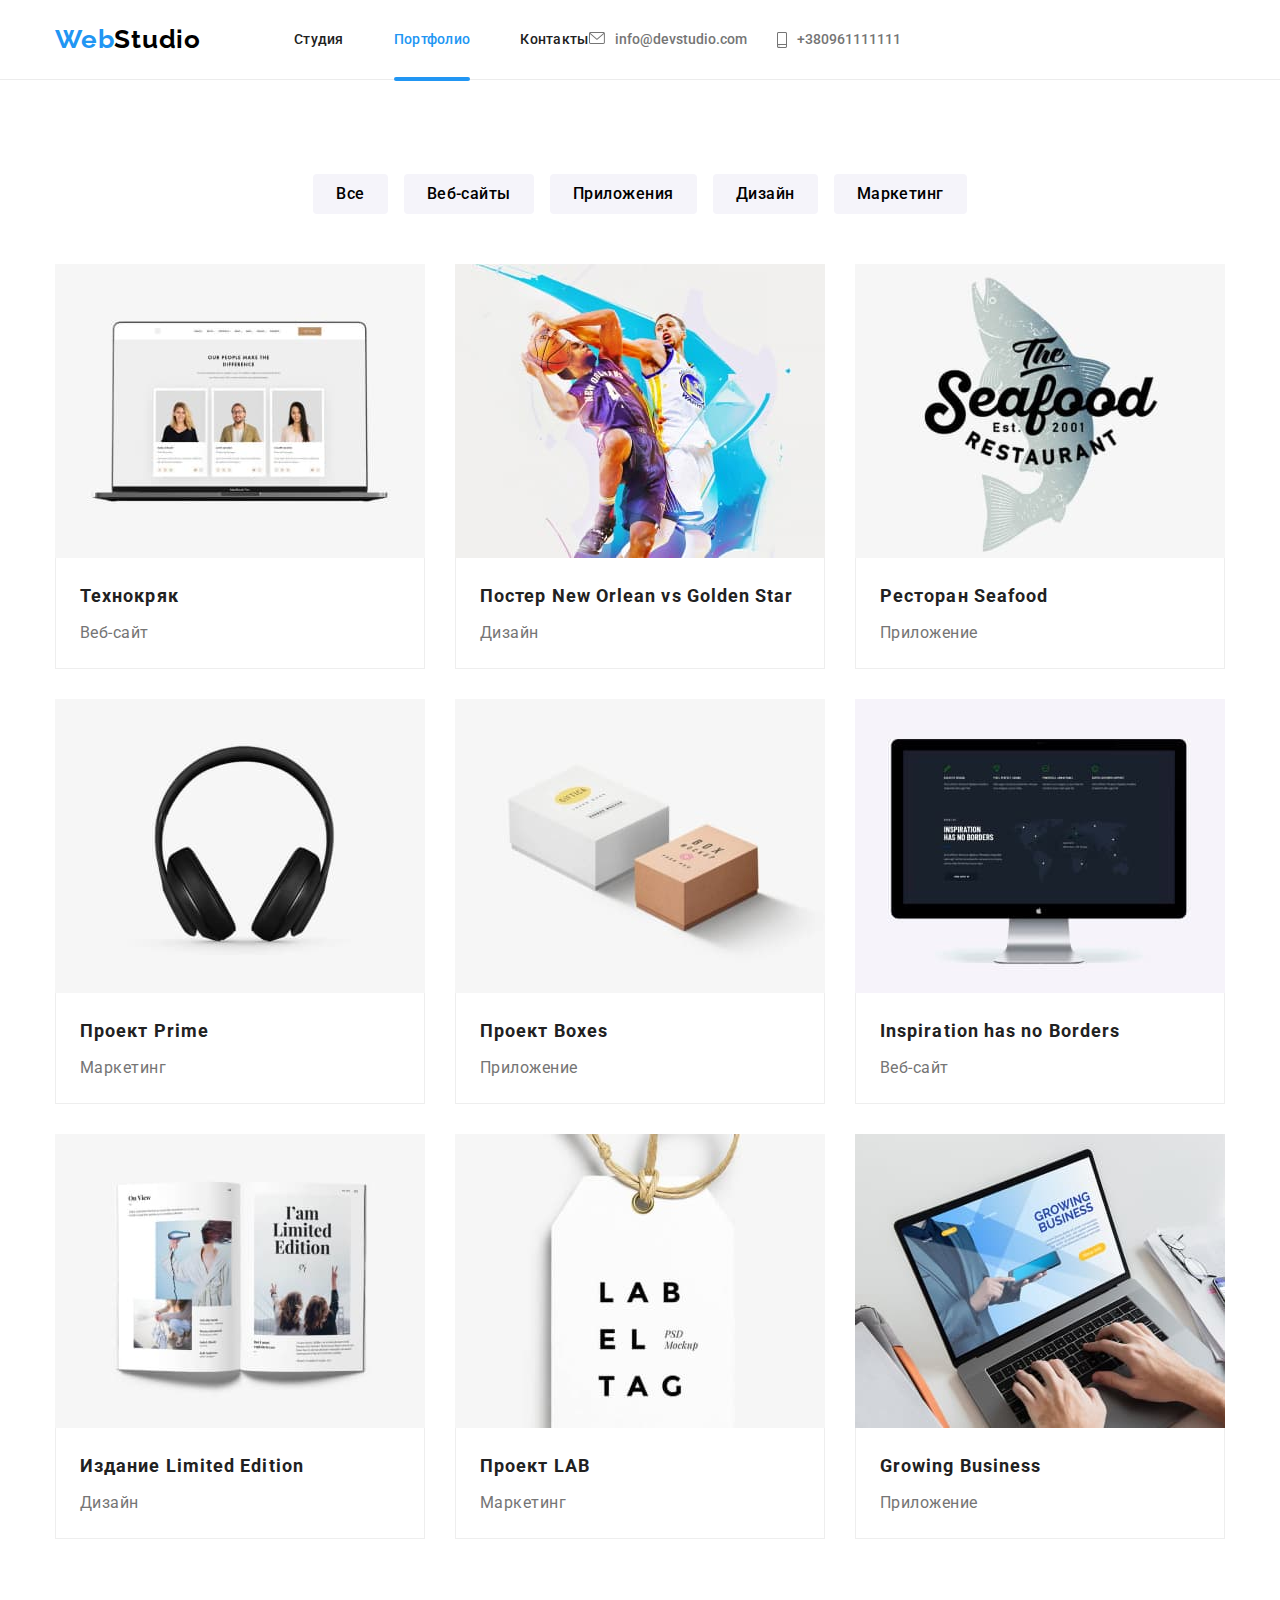
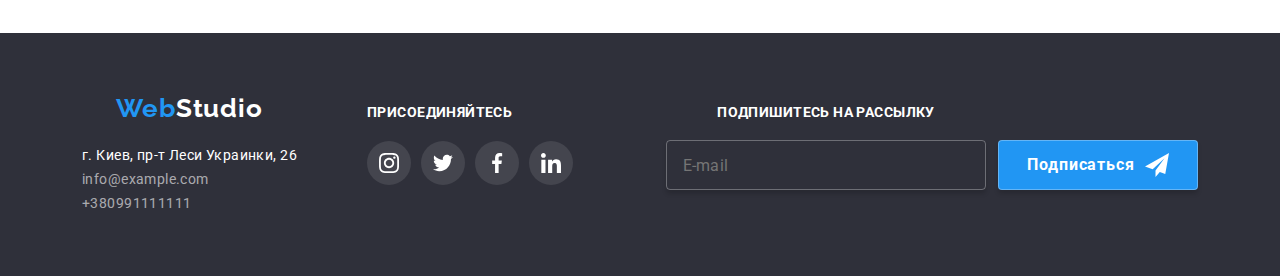
==== commit b67e2138: "hero" ====
--- a/portfolio.html
+++ b/portfolio.html
@@ -346,7 +346,7 @@
                             <source
                                 srcset="
                                     ./images/limiteddesk1x.jpg 1x,
-                                    ./images/limiteddesk1x2x.jpg 2x
+                                    ./images/limiteddesk2x.jpg 2x
                                 "
                                 media="(min-width: 1200px)"
                             />
@@ -368,9 +368,10 @@
                             
                             <img
                                 class="portfolio-image__photo"
-                                src="./images/limited.jpg"
+                                src="./images/limiteddesk1x.jpg"
                                 alt="limited"
                             />
+                        </picture>
                             <div class="product">
                                 <h2 class="product__name">Издание Limited Edition</h2>
                                 <p class="product__link">Дизайн</p>
@@ -379,15 +380,36 @@
                     </li>
                     <li class="portfolio-image__list">
                         <a href="#" class="portfolio-image__link">
-                            <img class="portfolio-image__photo" 
-                            srcset="
-                            ./images/lab1x.jpg 480w,
-                            ./images/lab2x.jpg 768w,
-                            ./images/lab3x.jpg 1200w
-                            "
-                            src="./images/lab1x.jpg"
-                            alt="limited"
-                        >
+                            <picture>
+                                <source
+                                    srcset="
+                                        ./images/labdesk1x.jpg 1x,
+                                        ./images/labdesk2x.jpg 2x
+                                    "
+                                    media="(min-width: 1200px)"
+                                />
+                                <source
+                                    srcset="
+                                        ./images/labtablet1x.jpg 1x,
+                                        ./images/labtablet2x.jpg 2x
+                                    "
+                                    media="(max-width: 1199px)"
+                                />
+                                <source
+                                    srcset="
+                                        ./images/lab1x.jpg 1x,
+                                        ./images/labmobile2x.jpg 2x
+                                    "
+                                    media="(max-width: 767px)"
+                                />
+                                
+                                
+                                <img
+                                    class="portfolio-image__photo"
+                                    src="./images/labdesk1x.jpg"
+                                    alt="lab"
+                                />
+                            </picture>
                             <div class="product">
                                 <h2 class="product__name">Проект LAB</h2>
                                 <p class="product__link">Маркетинг</p>
@@ -396,15 +418,36 @@
                     </li>
                     <li class="portfolio-image__list">
                         <a href="#" class="portfolio-image__link">
-                            <img class="portfolio-image__photo" 
-                            srcset="
-                            ./images/grow1x.jpg 480w,
-                            ./images/grow2x.jpg 768w,
-                            ./images/grow3x.jpg 1200w
-                            "
-                            src="./images/grow1x.jpg"
-                            alt="grow"
-                        >
+                            <picture>
+                                <source
+                                    srcset="
+                                        ./images/growdesk1x.jpg 1x,
+                                        ./images/growdesk2x.jpg 2x
+                                    "
+                                    media="(min-width: 1200px)"
+                                />
+                                <source
+                                    srcset="
+                                        ./images/growtablet1x.jpg 1x,
+                                        ./images/growtablet2x.jpg 2x
+                                    "
+                                    media="(max-width: 1199px)"
+                                />
+                                <source
+                                    srcset="
+                                        ./images/grow1x.jpg 1x,
+                                        ./images/growmobile2x.jpg 2x
+                                    "
+                                    media="(max-width: 767px)"
+                                />
+                                
+                                
+                                <img
+                                    class="portfolio-image__photo"
+                                    src="./images/growdesk1x.jpg"
+                                    alt="Grow"
+                                />
+                            </picture>
                             <div class="product">
                                 <h2 class="product__name">Growing Business</h2>
                                 <p class="product__link">Приложение</p>
--- a/css/main.min.css
+++ b/css/main.min.css
@@ -1,2 +1,2 @@
-:root{--main-color: #212121;--secondary-color: #757575;--adress-hero-color: #FFFFFF;--hover-color: #2196F3;--hero-bgc: #2F303A;--header-border-color: #ECECEC;--image-border-color: #EEEEEE;--first-logo-color: #000000;--second-logo-color: #2196F3;--footer-contacts-color: rgba(255, 255, 255, 0.6);--footer-bgc: #2F303A;--section-command-bgc: #F5F4FA;--button-hover-bgc: rgba(24, 140, 232, 1);--general-font: 'Roboto', sans-serif;--secondary-font: 'Raleway', sans-serif;--button-font-family: inherit;--clients-icon-color: #AFB1B8}html{-webkit-box-sizing:border-box;box-sizing:border-box}*,*::before,*::after{-webkit-box-sizing:inherit;box-sizing:inherit}ul,li,p,span,h1,h2,h3{margin:0;padding:0}body{color:var(--main-color);font-family:var(--general-font),var(--secondary-font)}.body--scroll-hidden{-ms-overflow-style:none;scrollbar-width:none;overflow-y:hidden}.body--scroll-hidden::-webkit-scrollbar{display:none}.section{padding-top:60px;padding-bottom:60px}@media screen and (min-width: 1024px){.section{padding-top:94px;padding-bottom:94px}}.container{padding-left:15px;padding-right:15px;margin-left:auto;margin-right:auto}@media screen and (min-width: 480px){.container{width:480px}}@media screen and (min-width: 768px){.container{width:768px}}@media screen and (min-width: 1200px){.container{width:1200px}}.header{height:60px;border-bottom:1px solid var(--header-border-color);-webkit-box-sizing:border-box;box-sizing:border-box;background-color:var(--adress-hero-color)}@media screen and (min-width: 768px){.header{height:80px}}.logo{display:block;padding:24px 0 25px 0;font-family:var(--secondary-font);font-weight:700;font-size:24px;line-height:1.19;letter-spacing:0.03em;text-decoration:none;text-align:left}@media screen and (min-width: 768px){.logo{margin-right:83px;text-align:center}}@media screen and (min-width: 1200px){.logo{margin-right:93px;font-size:26px}}.logo__web{color:var(--second-logo-color)}.logo__studio{color:var(--first-logo-color)}@media screen and (max-width: 767px){.menu__contact{display:-webkit-box;display:-ms-flexbox;display:flex;-webkit-box-orient:vertical;-webkit-box-direction:reverse;-ms-flex-direction:column-reverse;flex-direction:column-reverse;-webkit-box-pack:left;-ms-flex-pack:left;justify-content:left;-webkit-box-align:start;-ms-flex-align:start;align-items:flex-start}}.contact{display:-webkit-box;display:-ms-flexbox;display:flex;-webkit-box-orient:vertical;-webkit-box-direction:reverse;-ms-flex-direction:column-reverse;flex-direction:column-reverse;list-style-type:none;margin-left:auto}@media screen and (max-width: 767px){.contact{display:none}}@media screen and (min-width: 768px) and (max-width: 1199px){.contact{display:-webkit-box;display:-ms-flexbox;display:flex;-webkit-box-orient:vertical;-webkit-box-direction:normal;-ms-flex-direction:column;flex-direction:column;-ms-flex-wrap:wrap;flex-wrap:wrap;-webkit-box-align:baseline;-ms-flex-align:baseline;align-items:baseline;margin-left:auto}}@media screen and (min-width: 1200px){.contact{-ms-flex-wrap:nowrap;flex-wrap:nowrap;-webkit-box-orient:horizontal;-webkit-box-direction:normal;-ms-flex-direction:row;flex-direction:row;width:auto;margin-left:auto}}.contact__item{fill:var(--secondary-color);font-weight:500;line-height:1.17}@media screen and (max-width: 767px){.contact__item:first-child{font-weight:500;font-size:24px;margin-bottom:64px}.contact__item:last-child{margin-bottom:32px;font-size:34px}}@media screen and (min-width: 768px) and (max-width: 1199px){.contact__item{margin-bottom:10px;font-size:12px}.contact__item:last-child{margin-bottom:0}}@media screen and (min-width: 1200px){.contact__item{margin-right:30px;font-size:14px}.contact__item:last-child{margin-right:0}}.contact__link{display:-webkit-box;display:-ms-flexbox;display:flex;color:var(--secondary-color);text-decoration:none;-webkit-transition-property:color, fill;transition-property:color, fill;-webkit-transition-duration:250ms;transition-duration:250ms;-webkit-transition-timing-function:cubic-bezier(0.4, 0, 0.2, 1);transition-timing-function:cubic-bezier(0.4, 0, 0.2, 1)}.contact__link:hover,.contact__link:focus{color:var(--hover-color);fill:var(--hover-color)}@media screen and (min-width: 768px){.contact__link{font-size:12px}}@media screen and (min-width: 1200px){.contact__link{font-size:14px;line-height:1.14;padding:32px 0}}.contact__icon{margin-right:10px}@media screen and (max-width: 767px){.contact__icon{display:none}}.menu__contact{display:-webkit-box;display:-ms-flexbox;display:flex;list-style-type:none;-webkit-box-orient:vertical;-webkit-box-direction:reverse;-ms-flex-direction:column-reverse;flex-direction:column-reverse}@media screen and (min-width: 768px){.menu__contact{display:none}}@media screen and (min-width: 768px){.flex-nav{display:-webkit-box;display:-ms-flexbox;display:flex;-webkit-box-align:center;-ms-flex-align:center;align-items:center}}@media screen and (min-width: 768px){.menu{display:-webkit-box;display:-ms-flexbox;display:flex}}.menu__list{font-weight:500;font-size:40px;list-style-type:none;line-height:1.14}@media screen and (max-width: 767px){.menu__list{margin-bottom:32px}.menu__list:last-child{margin-bottom:0}}@media screen and (min-width: 768px){.menu__list{font-size:14px;line-height:1.14;letter-spacing:0.02em;margin-right:50px}.menu__list:last-child{margin-right:0}}.menu__link{display:block;color:var(--main-color);text-decoration:none;-webkit-transition:color 250ms cubic-bezier(0.4, 0, 0.2, 1);transition:color 250ms cubic-bezier(0.4, 0, 0.2, 1)}.menu__link:hover,.menu__link:focus{color:var(--hover-color)}@media screen and (min-width: 768px){.menu__link{position:relative;padding:32px 0px}}.menu__link--active{color:var(--hover-color)}@media screen and (min-width: 768px){.menu__link--active::after{content:"";display:block;margin-bottom:-1px;position:absolute;left:0;bottom:0;width:100%;height:4px;background-color:var(--hover-color);border-radius:2px}}@media screen and (max-width: 767px){.mobile-menu{display:none}.mobile-menu.is-open{position:fixed;top:0;left:0;right:0;bottom:0;max-width:100%;z-index:1;display:-webkit-box;display:-ms-flexbox;display:flex;-webkit-box-orient:vertical;-webkit-box-direction:normal;-ms-flex-direction:column;flex-direction:column;padding:48px 40px;background-color:var(--adress-hero-color);-webkit-box-shadow:0px 4px 8px rgba(0,0,0,0.04),0px 2px 4px rgba(0,0,0,0.08),0px 1px 3px rgba(0,0,0,0.16);box-shadow:0px 4px 8px rgba(0,0,0,0.04),0px 2px 4px rgba(0,0,0,0.08),0px 1px 3px rgba(0,0,0,0.16)}}@media screen and (min-width: 768px){.mobile-menu{display:-webkit-box;display:-ms-flexbox;display:flex;-webkit-box-orient:horizontal;-webkit-box-direction:normal;-ms-flex-direction:row;flex-direction:row;-webkit-box-pack:center;-ms-flex-pack:center;justify-content:center;-webkit-box-align:center;-ms-flex-align:center;align-items:center}}@media screen and (max-width: 767px){.mobile-menu__nav{-webkit-box-flex:1;-ms-flex-positive:1;flex-grow:1}}@media screen and (min-width: 768px){.mobile-menu__nav{display:-webkit-box;display:-ms-flexbox;display:flex;-webkit-box-align:center;-ms-flex-align:center;align-items:center}}.menu__social{display:-webkit-box;display:-ms-flexbox;display:flex}@media screen and (min-width: 768px){.menu__social{display:none}}.menu__social-list{-webkit-box-orient:vertical;-webkit-box-direction:reverse;-ms-flex-direction:column-reverse;flex-direction:column-reverse;padding-right:10px;margin-left:10px;list-style:none;font-weight:500;font-size:18px;line-height:1.22;letter-spacing:0.02em;text-decoration:none;color:var(--hover-color);border-right:1px solid rgba(33,33,33,0.2)}.menu__social-list:first-child{margin-left:0}.menu__social-list:last-child{border-right:none}.menu__social-link{display:block;color:var(--hover-color);text-decoration:none}.mobile-menu__button{display:-webkit-inline-box;display:-ms-inline-flexbox;display:inline-flex;position:absolute;top:15px;right:10px;-webkit-box-align:center;-ms-flex-align:center;align-items:center;-webkit-box-pack:center;-ms-flex-pack:center;justify-content:center;padding:0;border:0;background-color:transparent;z-index:2}.mobile-menu__button:hover,.mobile-menu__button:focus{fill:var(--hover-color)}.mobile-menu__button .mobile-menu__icon-close{display:none}.mobile-menu__button.is-open .mobile-menu__icon-close{display:block}.mobile-menu__button.is-open .mobile-menu__icon{display:none}@media screen and (min-width: 768px){.mobile-menu__button{display:none}}.hero{margin-left:auto;margin-right:auto;padding-top:118px;padding:118px 60px;max-width:1600px;background-image:-webkit-gradient(linear, left bottom, left top, from(rgba(47,48,58,0.4)), to(rgba(47,48,58,0.4))),url(./images/heroimg@2x.jpg);background-image:linear-gradient(to top, rgba(47,48,58,0.4), rgba(47,48,58,0.4)),url(./images/heroimg@2x.jpg);background-repeat:no-repeat;background-size:cover;background-position:center;background-color:rgba(47,48,58,0.4);background-blend-mode:overlay;text-align:center}@media screen and (min-width: 768px){.hero{background:url(./../images/heroimg@2x.jpg)}}@media screen and (min-width: 1200px), (min-device-pixel-ratio: 2), (-webkit-min-device-pixel-ratio: 2), (min-resolution: 192dpi){.hero{background:url(./../images/heroimg@3x.jpg);padding:200px 0;background-size:cover;background-position:center;background-color:rgba(47,48,58,0.4);background-blend-mode:overlay;text-align:center}}.hero__title{color:var(--adress-hero-color);font-weight:900;font-size:26px;line-height:1.62;text-align:center;letter-spacing:0.06em;text-transform:uppercase}@media screen and (min-width: 1200px){.hero__title{max-width:696px;margin-left:auto;margin-right:auto;font-size:44px;line-height:1.36}}.hero__button{display:inline-block;font-weight:700;font-size:16px;line-height:1.88;letter-spacing:0.06em;border:1px solid transparent;border-radius:4px;padding:10px 32px;margin-top:30px;cursor:pointer;color:var(--adress-hero-color);background-color:var(--hover-color);font-family:var(--button-font-family);-webkit-transition:color 250ms cubic-bezier(0.4, 0, 0.2, 1);transition:color 250ms cubic-bezier(0.4, 0, 0.2, 1)}.hero__button:hover,.hero__button:focus{background-color:var(--button-hover-bgc)}.backdrop{position:fixed;top:0;left:0;width:100%;height:100%;background:rgba(0,0,0,0.2);-webkit-transition-property:opacity, visibility;transition-property:opacity, visibility;-webkit-transition-duration:250ms;transition-duration:250ms;-webkit-transition-timing-function:cubic-bezier(0.4, 0, 0.2, 1);transition-timing-function:cubic-bezier(0.4, 0, 0.2, 1)}.is-hidden{visibility:hidden;opacity:0;pointer-events:none}.modal{position:absolute;padding:40px;top:50%;left:50%;min-width:320px;max-width:528px;min-height:320px;max-height:609px;-webkit-transform:translate(-50%, -50%);transform:translate(-50%, -50%);background-color:var(--adress-hero-color);-webkit-box-shadow:0px 1px 3px rgba(0,0,0,0.12),0px 1px 1px rgba(0,0,0,0.14),0px 2px 1px rgba(0,0,0,0.2);box-shadow:0px 1px 3px rgba(0,0,0,0.12),0px 1px 1px rgba(0,0,0,0.14),0px 2px 1px rgba(0,0,0,0.2);border-radius:4px;z-index:3}.modal-submit{display:-webkit-box;display:-ms-flexbox;display:flex;-webkit-box-align:center;-ms-flex-align:center;align-items:center;-webkit-box-pack:center;-ms-flex-pack:center;justify-content:center}.modal-submit__button{width:200px;height:50px;padding:0;color:var(--adress-hero-color);background-color:var(--hover-color);border:1px solid rgba(255,255,255,0.3);-webkit-box-sizing:border-box;box-sizing:border-box;-webkit-box-shadow:0px 4px 4px rgba(0,0,0,0.15);box-shadow:0px 4px 4px rgba(0,0,0,0.15);border-radius:4px;font-weight:700;font-size:16px;line-height:1.88;cursor:pointer;letter-spacing:0.06em}.modal__button{position:absolute;top:8px;right:8px;display:-webkit-box;display:-ms-flexbox;display:flex;background-color:#FFFFFF;width:30px;height:30px;border:1px solid rgba(0,0,0,0.1);border-radius:50%;-webkit-box-sizing:border-box;box-sizing:border-box;-webkit-box-pack:center;-ms-flex-pack:center;justify-content:center;-webkit-box-align:center;-ms-flex-align:center;align-items:center;cursor:pointer}.modal__close{fill:var(--first-logo-color);cursor:pointer;-webkit-transition:fill 250ms cubic-bezier(0.4, 0, 0.2, 1);transition:fill 250ms cubic-bezier(0.4, 0, 0.2, 1)}.modal__close:hover{fill:var(--hover-color)}.modal__title{display:block;font-weight:700;font-size:20px;line-height:1.5;text-align:center;letter-spacing:0.03em;margin-bottom:12px;min-width:100%}@media screen and (min-width: 1200px){.modal__title{font-size:20px;line-height:1.15}}.modal-form{display:-webkit-box;display:-ms-flexbox;display:flex;-webkit-box-orient:vertical;-webkit-box-direction:normal;-ms-flex-direction:column;flex-direction:column;margin-bottom:10px}.modal-form__label{color:var(--secondary-color);position:relative;font-size:12px;line-height:1.17}.modal-form__input{display:inline-block;color:var(--secondary-color);width:100%;height:40px;margin-top:4px;padding:12px 42px;border:1px solid rgba(33,33,33,0.2);-webkit-box-sizing:border-box;box-sizing:border-box;border-radius:4px;-webkit-transition-property:border;transition-property:border;-webkit-transition-duration:250ms;transition-duration:250ms;-webkit-transition-timing-function:cubic-bezier(0.4, 0, 0.2, 1);transition-timing-function:cubic-bezier(0.4, 0, 0.2, 1);outline:none}.modal-form__input:focus+.modal-form__icons{fill:var(--hover-color);border-color:var(--hover-color)}.modal-form__icons{display:block;position:absolute;top:50%;left:12px;margin:0;-webkit-transition-property:fill;transition-property:fill;-webkit-transition-duration:250ms;transition-duration:250ms;-webkit-transition-timing-function:cubic-bezier(0.4, 0, 0.2, 1);transition-timing-function:cubic-bezier(0.4, 0, 0.2, 1)}.modal-comment{display:-webkit-box;display:-ms-flexbox;display:flex;-webkit-box-orient:vertical;-webkit-box-direction:normal;-ms-flex-direction:column;flex-direction:column;height:120px;font-size:12px;line-height:1.17;margin-bottom:20px;letter-spacing:0.01em}.modal-comment__textfield{display:-webkit-box;display:-ms-flexbox;display:flex;-webkit-box-orient:vertical;-webkit-box-direction:normal;-ms-flex-direction:column;flex-direction:column;color:var(--secondary-color);margin-bottom:4px}.modal-comment__textarea{color:var(--secondary-color);padding:12px 16px;min-width:290px;height:448px;border:1px solid rgba(33,33,33,0.2);-webkit-box-sizing:border-box;box-sizing:border-box;border-radius:4px;letter-spacing:0.01em;-webkit-transition-property:border-color;transition-property:border-color;-webkit-transition-duration:250ms;transition-duration:250ms;-webkit-transition-timing-function:cubic-bezier(0.4, 0, 0.2, 1);transition-timing-function:cubic-bezier(0.4, 0, 0.2, 1);outline:none;resize:none}.modal-comment__textarea:focus{border-color:var(--hover-color)}.checkbox{display:-webkit-box;display:-ms-flexbox;display:flex;-webkit-box-align:center;-ms-flex-align:center;align-items:center;-webkit-box-pack:center;-ms-flex-pack:center;justify-content:center;margin-bottom:30px;font-size:14px;line-height:1.714;letter-spacing:0.03em;color:var(--secondary-color)}.checkbox__input{position:absolute;width:1px;height:1px;margin:-1px;border:0;padding:0;white-space:nowrap;-webkit-clip-path:inset(100%);clip-path:inset(100%);overflow:hidden}.checkbox__input:checked+.checkbox__icon{border-color:transparent;fill:none;border:#2196F3;background-color:#2196F3;background-image:url("../images/iconcheck-1.svg");background-size:contain;background-origin:border-box}.checkbox__icon{display:inline-block;left:0;border:2px solid #212121;border-radius:3px;margin-right:7px;width:16px;height:15px;cursor:pointer;-webkit-transition:background-color 250ms cubic-bezier(0.4, 0, 0.2, 1);transition:background-color 250ms cubic-bezier(0.4, 0, 0.2, 1)}.checkbox__policy{font-size:12px;line-height:1.17;letter-spacing:0.03em;-webkit-text-decoration-line:underline;text-decoration-line:underline}@media screen and (min-width: 1200px){.checkbox__policy{font-size:14px;line-height:1.71px}}.visually-hiden{position:absolute;width:1px;height:1px;margin:-1px;border:0;padding:0;white-space:nowrap;-webkit-clip-path:inset(100%);clip-path:inset(100%);overflow:hidden}.feature{padding-top:0px}@media screen and (max-width: 1199px){.feature{display:none}}.feature-images{display:-webkit-box;display:-ms-flexbox;display:flex;-webkit-box-orient:horizontal;-webkit-box-direction:normal;-ms-flex-direction:row;flex-direction:row;-webkit-box-align:center;-ms-flex-align:center;align-items:center;-webkit-box-pack:center;-ms-flex-pack:center;justify-content:center;max-width:100%;list-style:none}.feature-images__list{position:relative;margin-right:30px}.feature-images__list:last-child{margin-right:0}.feature-images__position{display:-webkit-box;display:-ms-flexbox;display:flex;position:absolute;left:0;bottom:0;background:rgba(47,48,58,0.8);width:370px;height:70px;-webkit-box-align:center;-ms-flex-align:center;align-items:center;-webkit-box-pack:center;-ms-flex-pack:center;justify-content:center}.feature-images__img{display:block;width:370px;height:auto}.feature-images__title{color:var(--adress-hero-color);font-weight:700;font-size:14px;line-height:1.14;letter-spacing:0.03em;text-transform:uppercase}.benefits{display:-webkit-box;display:-ms-flexbox;display:flex}@media screen and (max-width: 1199px){.benefits{-ms-flex-wrap:wrap;flex-wrap:wrap;max-width:100%;gap:30px}}@media screen and (min-width: 1200px){.benefits{-webkit-box-pack:center;-ms-flex-pack:center;justify-content:center;-webkit-box-align:center;-ms-flex-align:center;align-items:center}}.benefits__list{-webkit-box-flex:100%;-ms-flex:100%;flex:100%;list-style:none}@media screen and (min-width: 768px) and (max-width: 1199px){.benefits__list{-webkit-box-flex:calc(50% - 30px);-ms-flex:calc(50% - 30px);flex:calc(50% - 30px)}}@media screen and (min-width: 1200px){.benefits__list{display:inline-block;margin-right:30px;border-radius:4px}.benefits__list:last-child{margin-right:0}}.benefits__item{display:-webkit-box;display:-ms-flexbox;display:flex;-webkit-box-pack:center;-ms-flex-pack:center;justify-content:center;-webkit-box-align:center;-ms-flex-align:center;align-items:center;height:120px;margin-bottom:30px;background-color:var(--section-command-bgc);border-radius:4px}@media screen and (min-width: 1200px){.benefits__item{width:270px}}.benefits__title{margin-bottom:10px;font-weight:700;font-size:14px;line-height:1.14;text-transform:uppercase;letter-spacing:0.03em;text-align:center}@media screen and (min-width: 768px){.benefits__title{text-align:left}}.benefits__description{color:var(--secondary-color);font-size:14px;line-height:1.71;letter-spacing:0.03em;text-align:left}.command{display:block;list-style-type:none}@media screen and (min-width: 768px) and (max-width: 1199px){.command{display:-webkit-box;display:-ms-flexbox;display:flex;-ms-flex-wrap:wrap;flex-wrap:wrap;gap:30px}}@media screen and (min-width: 1200px){.command{display:-webkit-box;display:-ms-flexbox;display:flex;-webkit-box-pack:center;-ms-flex-pack:center;justify-content:center;-webkit-box-align:center;-ms-flex-align:center;align-items:center}}.command-item{background-color:var(--section-command-bgc)}.command__list{list-style:none;background-color:var(--adress-hero-color);-webkit-box-shadow:0px 1px 3px rgba(0,0,0,0.12),0px 1px 1px rgba(0,0,0,0.14),0px 2px 1px rgba(0,0,0,0.2);box-shadow:0px 1px 3px rgba(0,0,0,0.12),0px 1px 1px rgba(0,0,0,0.14),0px 2px 1px rgba(0,0,0,0.2);border-radius:0px 0px 4px 4px;text-align:center}@media screen and (max-width: 767px){.command__list{margin-bottom:30px}.command__list:last-child{margin-bottom:0}}@media screen and (max-width: 1199px){.command__list{-webkit-box-flex:100%;-ms-flex:100%;flex:100%}}@media screen and (min-width: 768px) and (max-width: 1199px){.command__list{-webkit-box-flex:calc(50% - 30px);-ms-flex:calc(50% - 30px);flex:calc(50% - 30px)}}@media screen and (min-width: 1200px){.command__list{margin-right:30px;margin-bottom:0}.command__list:last-child{margin-right:0}}.command__photo{display:block;height:auto;width:100%}@media screen and (min-width: 1200px){.command__photo{width:270px}}.team{padding-top:30px;padding-bottom:16px;text-align:center}.team__name{margin-bottom:10px;font-size:16px;font-weight:500;line-height:1.17;letter-spacing:0.03em}.team__work{color:var(--secondary-color);font-size:16px;margin-bottom:16px;line-height:1.17;letter-spacing:0.03em}.client{display:-webkit-box;display:-ms-flexbox;display:flex}@media screen and (max-width: 1199px){.client{-ms-flex-wrap:wrap;flex-wrap:wrap;-webkit-box-pack:justify;-ms-flex-pack:justify;justify-content:space-between;gap:30px}}@media screen and (min-width: 1200px){.client{-webkit-box-pack:center;-ms-flex-pack:center;justify-content:center;-webkit-box-align:center;-ms-flex-align:center;align-items:center}}.client__item{-webkit-box-flex:calc(50% - 30px);-ms-flex:calc(50% - 30px);flex:calc(50% - 30px);list-style-type:none}@media screen and (min-width: 768px) and (max-width: 1199px){.client__item{-webkit-box-flex:33%;-ms-flex:33%;flex:33%;-webkit-box-flex:calc(33% - 30px);-ms-flex:calc(33% - 30px);flex:calc(33% - 30px)}}@media screen and (min-width: 1200px){.client__item{list-style-type:none}}.client__link{display:-webkit-box;display:-ms-flexbox;display:flex;height:92px;-webkit-box-pack:center;-ms-flex-pack:center;justify-content:center;-webkit-box-align:center;-ms-flex-align:center;align-items:center;fill:var(--clients-icon-color);border:1px solid #AFB1B8;border-radius:4px;-webkit-transition-property:fill, border-color;transition-property:fill, border-color;-webkit-transition-duration:250ms;transition-duration:250ms;-webkit-transition-timing-function:cubic-bezier(0.4, 0, 0.2, 1);transition-timing-function:cubic-bezier(0.4, 0, 0.2, 1)}.client__link:hover,.client__link:focus{fill:var(--hover-color);border-color:var(--hover-color)}@media screen and (min-width: 1200px){.client__link{width:170px}}.footer-adress{display:inline-block;margin:0;padding:0}@media screen and (min-width: 480px) and (max-width: 1199px){.footer-adress{display:-webkit-box;display:-ms-flexbox;display:flex;-webkit-box-orient:vertical;-webkit-box-direction:normal;-ms-flex-direction:column;flex-direction:column;-webkit-box-pack:center;-ms-flex-pack:center;justify-content:center;-webkit-box-align:center;-ms-flex-align:center;align-items:center;-webkit-box-flex:50%;-ms-flex:50%;flex:50%}}.adress{font-style:normal;font-size:14px;line-height:1.71;display:-webkit-box;display:-ms-flexbox;display:flex;-webkit-box-orient:vertical;-webkit-box-direction:normal;-ms-flex-direction:column;flex-direction:column;-webkit-box-align:start;-ms-flex-align:start;align-items:flex-start}@media screen and (min-width: 1200px){.adress{text-align:left}}.adress__maplink{display:block;color:var(--adress-hero-color);letter-spacing:0.03em;text-decoration:none;-webkit-transition:color 250ms cubic-bezier(0.4, 0, 0.2, 1);transition:color 250ms cubic-bezier(0.4, 0, 0.2, 1)}.adress__maplink:hover,.adress__maplink:focus{color:var(--hover-color)}@media screen and (max-width: 1199px){.adress__link{margin-bottom:9px}.adress__link:last-child{margin-bottom:60px}}@media screen and (max-width: 1199px) and (min-width: 1200px){.adress__link{margin-bottom:6px}.adress__link:first-child{margin-bottom:0}}.adress__link .adress__contacts{display:block;color:var(--footer-contacts-color);font-size:14px;line-height:1.71;letter-spacing:0.03em;text-decoration:none;-webkit-transition:color 250ms cubic-bezier(0.4, 0, 0.2, 1);transition:color 250ms cubic-bezier(0.4, 0, 0.2, 1)}.adress__link .adress__contacts:hover,.adress__link .adress__contacts:focus{color:var(--hover-color)}.adress__nav{list-style-type:none}.footer-form__title{display:-webkit-inline-box;display:-ms-inline-flexbox;display:inline-flex;color:var(--adress-hero-color);margin-bottom:20px;font-weight:700;font-size:14px;line-height:16px;letter-spacing:0.03em;text-transform:uppercase;text-align:center}@media screen and (min-width: 1200px){.form{display:-webkit-box;display:-ms-flexbox;display:flex;-webkit-box-align:end;-ms-flex-align:end;align-items:flex-end;-webkit-box-pack:justify;-ms-flex-pack:justify;justify-content:space-between}}.form__item{text-align:center;list-style:none;outline:none}@media screen and (min-width: 1200px){.form__item{margin-right:12px}.form__item:last-child{margin-right:0}}.form__item input[type=email]{display:-webkit-box;display:-ms-flexbox;display:flex;-webkit-box-flex:100%;-ms-flex:100%;flex:100%;min-width:320px;color:rgba(255,255,255,0.6);height:50px;padding:15px 16px;color:var(--secondary-color);font-weight:400;font-size:12px;line-height:14px;letter-spacing:0.01em;font-size:16px;line-height:1.87;background:inherit;border:1px solid rgba(255,255,255,0.3);border-radius:4px;-webkit-box-shadow:0px 4px 4px rgba(0,0,0,0.15);box-shadow:0px 4px 4px rgba(0,0,0,0.15);-webkit-transition:border 250ms cubic-bezier(0.4, 0, 0.2, 1);transition:border 250ms cubic-bezier(0.4, 0, 0.2, 1);outline:none}@media screen and (max-width: 1199px){.form__item input[type=email]{margin-bottom:20px}}.form__item input[type=email]:focus{border-color:var(--hover-color)}.form__button{display:-webkit-box;display:-ms-flexbox;display:flex;width:200px;height:50px;padding:0;color:var(--adress-hero-color);background-color:var(--hover-color);border:1px solid rgba(255,255,255,0.3);-webkit-box-sizing:border-box;box-sizing:border-box;-webkit-box-shadow:0px 4px 4px rgba(0,0,0,0.15);box-shadow:0px 4px 4px rgba(0,0,0,0.15);border-radius:4px;font-weight:700;font-size:16px;line-height:1.88;-webkit-box-align:center;-ms-flex-align:center;align-items:center;-webkit-box-pack:center;-ms-flex-pack:center;justify-content:center;letter-spacing:0.06em;cursor:pointer}@media screen and (max-width: 1199px){.form__button{margin-left:auto;margin-right:auto}}.form__icon{margin-left:10px;fill:var(--adress-hero-color)}.footer-form{display:-webkit-box;display:-ms-flexbox;display:flex}@media screen and (max-width: 1199px){.footer-form{-webkit-box-orient:vertical;-webkit-box-direction:normal;-ms-flex-direction:column;flex-direction:column;-webkit-box-flex:1;-ms-flex:auto;flex:auto;-webkit-box-align:center;-ms-flex-align:center;align-items:center;-webkit-box-pack:center;-ms-flex-pack:center;justify-content:center}}.footer-adress__logo{display:inline-block;margin-bottom:20px;font-family:var(--secondary-font);font-weight:700;font-size:24px;line-height:1.19;letter-spacing:0.03em;text-decoration:none}@media screen and (min-width: 1200px){.footer-adress__logo{font-size:26px}}.logo__foot{color:var(--adress-hero-color)}.footer-position{display:block;text-align:center}@media screen and (min-width: 768px){.footer-position{display:-webkit-box;display:-ms-flexbox;display:flex;-ms-flex-wrap:wrap;flex-wrap:wrap;-webkit-box-align:baseline;-ms-flex-align:baseline;align-items:baseline}}@media screen and (max-width: 767px){.social-link-footer{-webkit-box-flex:50%;-ms-flex:50%;flex:50%;margin-bottom:60px}}@media screen and (min-width: 768px) and (max-width: 1199px){.social-link-footer{-webkit-box-flex:50%;-ms-flex:50%;flex:50%}}@media screen and (min-width: 1200px){.social-link-footer{margin-left:70px;display:-webkit-box;display:-ms-flexbox;display:flex;-webkit-box-orient:vertical;-webkit-box-direction:normal;-ms-flex-direction:column;flex-direction:column;-webkit-box-align:start;-ms-flex-align:start;align-items:flex-start}}.footer-icon{display:-webkit-box;display:-ms-flexbox;display:flex}@media screen and (max-width: 1199px){.footer-icon{-webkit-box-pack:center;-ms-flex-pack:center;justify-content:center;-webkit-box-align:center;-ms-flex-align:center;align-items:center}}@media screen and (min-width: 1200px){.footer-icon{margin-right:93px}}.social-link-footer__title{display:inline-block;color:var(--adress-hero-color);margin-bottom:20px;font-weight:700;font-size:14px;line-height:1.17;letter-spacing:0.03em;text-transform:uppercase}.footer-icon__link{display:-webkit-box;display:-ms-flexbox;display:flex;-webkit-box-align:center;-ms-flex-align:center;align-items:center;-webkit-box-pack:center;-ms-flex-pack:center;justify-content:center;fill:var(--adress-hero-color);border:1px solid transparent;border-radius:50%;width:44px;height:44px;background-color:rgba(255,255,255,0.1);list-style-type:none;-webkit-transition-property:background-color, border-color;transition-property:background-color, border-color;-webkit-transition-duration:250ms;transition-duration:250ms;-webkit-transition-timing-function:cubic-bezier(0.4, 0, 0.2, 1);transition-timing-function:cubic-bezier(0.4, 0, 0.2, 1)}.footer-icon__link:hover,.footer-icon__link:focus{background-color:var(--hover-color);border-color:var(--hover-color)}.footer-icon__list{list-style-type:none;margin-right:10px}.footer-icon__list:last-child{margin-right:0}.footer{max-width:1600px;width:100%;padding:60px 0;-webkit-box-sizing:border-box;box-sizing:border-box;background-color:var(--footer-bgc)}@media screen and (min-width: 1200px){.footer{display:-webkit-box;display:-ms-flexbox;display:flex;-ms-flex-wrap:wrap;flex-wrap:wrap;-webkit-box-pack:center;-ms-flex-pack:center;justify-content:center;-webkit-box-align:center;-ms-flex-align:center;align-items:center}}.portfolio-buttons{display:-webkit-box;display:-ms-flexbox;display:flex;-ms-flex-wrap:wrap;flex-wrap:wrap;gap:8px;margin-bottom:30px}@media screen and (min-width: 768px){.portfolio-buttons{-webkit-box-pack:center;-ms-flex-pack:center;justify-content:center;margin-bottom:50px}}.portfolio-buttons__list{list-style-type:none}@media screen and (min-width: 1200px){.portfolio-buttons__list{margin-right:8px;margin-bottom:0}.portfolio-buttons__list:last-child{margin-right:0}}.portfolio-buttons__filter{padding:6px 22px;border:1px solid transparent;border-radius:4px;cursor:pointer;background-color:var(--section-command-bgc);font-family:var(--button-font-family);font-weight:500;font-size:16px;line-height:1.62;letter-spacing:0.03em;-webkit-transition-property:color, background-color, -webkit-box-shadow;transition-property:color, background-color, -webkit-box-shadow;transition-property:color, background-color, box-shadow;transition-property:color, background-color, box-shadow, -webkit-box-shadow;-webkit-transition-duration:250ms;transition-duration:250ms;-webkit-transition-timing-function:cubic-bezier(0.4, 0, 0.2, 1);transition-timing-function:cubic-bezier(0.4, 0, 0.2, 1)}.portfolio-buttons__filter:hover,.portfolio-buttons__filter:focus{background-color:var(--hover-color);color:var(--adress-hero-color);-webkit-box-shadow:0px 4px 4px rgba(0,0,0,0.25);box-shadow:0px 4px 4px rgba(0,0,0,0.25)}.portfolio-image{-webkit-box-pack:center;-ms-flex-pack:center;justify-content:center;-webkit-box-align:center;-ms-flex-align:center;align-items:center;-webkit-box-flex:100%;-ms-flex:100%;flex:100%;display:-webkit-box;display:-ms-flexbox;display:flex;-ms-flex-wrap:wrap;flex-wrap:wrap;gap:30px;list-style-type:none;width:100%}.portfolio-image__photo{display:block;height:auto;width:100%;height:auto;-o-object-fit:cover;object-fit:cover;-o-object-position:center;object-position:center}.portfolio-image__list{-webkit-box-flex:100%;-ms-flex:100%;flex:100%}@media screen and (min-width: 768px) and (max-width: 1199px){.portfolio-image__list{-webkit-box-flex:calc(50% - 30px);-ms-flex:calc(50% - 30px);flex:calc(50% - 30px)}.portfolio-image__list:last-child a{width:354px}}@media screen and (min-width: 1200px){.portfolio-image__list{-webkit-box-flex:calc(33% - 60px);-ms-flex:calc(33% - 60px);flex:calc(33% - 60px)}}.portfolio-image__link{display:block;text-decoration:none;-webkit-transition:-webkit-box-shadow 250ms cubic-bezier(0.4, 0, 0.2, 1);transition:-webkit-box-shadow 250ms cubic-bezier(0.4, 0, 0.2, 1);transition:box-shadow 250ms cubic-bezier(0.4, 0, 0.2, 1);transition:box-shadow 250ms cubic-bezier(0.4, 0, 0.2, 1), -webkit-box-shadow 250ms cubic-bezier(0.4, 0, 0.2, 1)}.portfolio-image__link:hover{-webkit-box-shadow:0px 4px 4px rgba(0,0,0,0.25);box-shadow:0px 4px 4px rgba(0,0,0,0.25)}.portfolio-image__link:focus{-webkit-transform:translateY(0);transform:translateY(0);-webkit-box-shadow:0px 4px 4px rgba(0,0,0,0.25);box-shadow:0px 4px 4px rgba(0,0,0,0.25)}.portfolio-image__link:hover .overlay__title{-webkit-transform:translateY(0);transform:translateY(0)}.portfolio-image__link:focus .overlay__title{-webkit-transform:translateY(0);transform:translateY(0)}.product{padding:20px 24px;border:1px solid var(--image-border-color);border-top:0;text-decoration:none}@media screen and (min-width: 768px) and (max-width: 1199px){.product{padding:20px 0px 20px 24px}}.product__name{color:var(--main-color);margin-bottom:4px;font-weight:700;font-size:18px;line-height:2;letter-spacing:0.06em}.product__link{color:var(--secondary-color);font-size:16px;line-height:1.88;letter-spacing:0.03em;text-decoration:none}.overlay{position:relative;overflow:hidden}.overlay__title{position:absolute;display:block;min-width:320px;height:100%;top:0;left:0;padding:63px 24px;color:var(--adress-hero-color);background-color:rgba(33,150,243,0.9);font-size:18px;line-height:1.56;letter-spacing:0.03em;text-align:left;-webkit-transform:translateY(100%);transform:translateY(100%);-webkit-transition:-webkit-transform 250ms cubic-bezier(0.4, 0, 0.2, 1);transition:-webkit-transform 250ms cubic-bezier(0.4, 0, 0.2, 1);transition:transform 250ms cubic-bezier(0.4, 0, 0.2, 1);transition:transform 250ms cubic-bezier(0.4, 0, 0.2, 1), -webkit-transform 250ms cubic-bezier(0.4, 0, 0.2, 1)}.social{display:-webkit-box;display:-ms-flexbox;display:flex;-webkit-box-align:center;-ms-flex-align:center;align-items:center;-webkit-box-pack:center;-ms-flex-pack:center;justify-content:center;list-style-type:none}.social__list{margin-right:10px}.social__list:last-child{margin-right:0}.social__link{display:-webkit-box;display:-ms-flexbox;display:flex;color:var(--adress-hero-color);fill:var(--clients-icon-color);border:1px solid transparent;border-radius:50%;width:44px;height:44px;-webkit-box-align:center;-ms-flex-align:center;align-items:center;-webkit-box-pack:center;-ms-flex-pack:center;justify-content:center;-webkit-transition-property:background-color, fill, -webkit-box-shadow;transition-property:background-color, fill, -webkit-box-shadow;transition-property:background-color, fill, box-shadow;transition-property:background-color, fill, box-shadow, -webkit-box-shadow;-webkit-transition-duration:250ms;transition-duration:250ms;-webkit-transition-timing-function:cubic-bezier(0.4, 0, 0.2, 1);transition-timing-function:cubic-bezier(0.4, 0, 0.2, 1)}.social__link:hover,.social__link:focus{fill:var(--adress-hero-color);border:color var(--hover-color);background-color:var(--hover-color);-webkit-box-shadow:0px 4px 4px rgba(0,0,0,0.25);box-shadow:0px 4px 4px rgba(0,0,0,0.25)}.title{margin-bottom:50px;font-weight:700;font-size:36px;line-height:1.17;text-align:center;letter-spacing:0.03em}
+:root{--main-color: #212121;--secondary-color: #757575;--adress-hero-color: #FFFFFF;--hover-color: #2196F3;--hero-bgc: #2F303A;--header-border-color: #ECECEC;--image-border-color: #EEEEEE;--first-logo-color: #000000;--second-logo-color: #2196F3;--footer-contacts-color: rgba(255, 255, 255, 0.6);--footer-bgc: #2F303A;--section-command-bgc: #F5F4FA;--button-hover-bgc: rgba(24, 140, 232, 1);--general-font: 'Roboto', sans-serif;--secondary-font: 'Raleway', sans-serif;--button-font-family: inherit;--clients-icon-color: #AFB1B8}html{-webkit-box-sizing:border-box;box-sizing:border-box}*,*::before,*::after{-webkit-box-sizing:inherit;box-sizing:inherit}ul,li,p,span,h1,h2,h3{margin:0;padding:0}body{color:var(--main-color);font-family:var(--general-font),var(--secondary-font)}.body--scroll-hidden{-ms-overflow-style:none;scrollbar-width:none;overflow-y:hidden}.body--scroll-hidden::-webkit-scrollbar{display:none}.section{padding-top:60px;padding-bottom:60px}@media screen and (min-width: 1024px){.section{padding-top:94px;padding-bottom:94px}}.container{padding-left:15px;padding-right:15px;margin-left:auto;margin-right:auto}@media screen and (min-width: 480px){.container{width:480px}}@media screen and (min-width: 768px){.container{width:768px}}@media screen and (min-width: 1200px){.container{width:1200px}}.header{height:60px;border-bottom:1px solid var(--header-border-color);-webkit-box-sizing:border-box;box-sizing:border-box;background-color:var(--adress-hero-color)}@media screen and (min-width: 768px){.header{height:80px}}.logo{display:block;padding:24px 0 25px 0;font-family:var(--secondary-font);font-weight:700;font-size:24px;line-height:1.19;letter-spacing:0.03em;text-decoration:none;text-align:left}@media screen and (min-width: 768px){.logo{margin-right:83px;text-align:center}}@media screen and (min-width: 1200px){.logo{margin-right:93px;font-size:26px}}.logo__web{color:var(--second-logo-color)}.logo__studio{color:var(--first-logo-color)}@media screen and (max-width: 767px){.menu__contact{display:-webkit-box;display:-ms-flexbox;display:flex;-webkit-box-orient:vertical;-webkit-box-direction:reverse;-ms-flex-direction:column-reverse;flex-direction:column-reverse;-webkit-box-pack:left;-ms-flex-pack:left;justify-content:left;-webkit-box-align:start;-ms-flex-align:start;align-items:flex-start}}.contact{display:-webkit-box;display:-ms-flexbox;display:flex;-webkit-box-orient:vertical;-webkit-box-direction:reverse;-ms-flex-direction:column-reverse;flex-direction:column-reverse;list-style-type:none;margin-left:auto}@media screen and (max-width: 767px){.contact{display:none}}@media screen and (min-width: 768px) and (max-width: 1199px){.contact{display:-webkit-box;display:-ms-flexbox;display:flex;-webkit-box-orient:vertical;-webkit-box-direction:normal;-ms-flex-direction:column;flex-direction:column;-ms-flex-wrap:wrap;flex-wrap:wrap;-webkit-box-align:baseline;-ms-flex-align:baseline;align-items:baseline;margin-left:auto}}@media screen and (min-width: 1200px){.contact{-ms-flex-wrap:nowrap;flex-wrap:nowrap;-webkit-box-orient:horizontal;-webkit-box-direction:normal;-ms-flex-direction:row;flex-direction:row;width:auto;margin-left:auto}}.contact__item{fill:var(--secondary-color);font-weight:500;line-height:1.17}@media screen and (max-width: 767px){.contact__item:first-child{font-weight:500;font-size:24px;margin-bottom:64px}.contact__item:last-child{margin-bottom:32px;font-size:34px}}@media screen and (min-width: 768px) and (max-width: 1199px){.contact__item{margin-bottom:10px;font-size:12px}.contact__item:last-child{margin-bottom:0}}@media screen and (min-width: 1200px){.contact__item{margin-right:30px;font-size:14px}.contact__item:last-child{margin-right:0}}.contact__link{display:-webkit-box;display:-ms-flexbox;display:flex;color:var(--secondary-color);text-decoration:none;-webkit-transition-property:color, fill;transition-property:color, fill;-webkit-transition-duration:250ms;transition-duration:250ms;-webkit-transition-timing-function:cubic-bezier(0.4, 0, 0.2, 1);transition-timing-function:cubic-bezier(0.4, 0, 0.2, 1)}.contact__link:hover,.contact__link:focus{color:var(--hover-color);fill:var(--hover-color)}@media screen and (min-width: 768px){.contact__link{font-size:12px}}@media screen and (min-width: 1200px){.contact__link{font-size:14px;line-height:1.14;padding:32px 0}}.contact__icon{margin-right:10px}@media screen and (max-width: 767px){.contact__icon{display:none}}.menu__contact{display:-webkit-box;display:-ms-flexbox;display:flex;list-style-type:none;-webkit-box-orient:vertical;-webkit-box-direction:reverse;-ms-flex-direction:column-reverse;flex-direction:column-reverse}@media screen and (min-width: 768px){.menu__contact{display:none}}@media screen and (min-width: 768px){.flex-nav{display:-webkit-box;display:-ms-flexbox;display:flex;-webkit-box-align:center;-ms-flex-align:center;align-items:center}}@media screen and (min-width: 768px){.menu{display:-webkit-box;display:-ms-flexbox;display:flex}}.menu__list{font-weight:500;font-size:40px;list-style-type:none;line-height:1.14}@media screen and (max-width: 767px){.menu__list{margin-bottom:32px}.menu__list:last-child{margin-bottom:0}}@media screen and (min-width: 768px){.menu__list{font-size:14px;line-height:1.14;letter-spacing:0.02em;margin-right:50px}.menu__list:last-child{margin-right:0}}.menu__link{display:block;color:var(--main-color);text-decoration:none;-webkit-transition:color 250ms cubic-bezier(0.4, 0, 0.2, 1);transition:color 250ms cubic-bezier(0.4, 0, 0.2, 1)}.menu__link:hover,.menu__link:focus{color:var(--hover-color)}@media screen and (min-width: 768px){.menu__link{position:relative;padding:32px 0px}}.menu__link--active{color:var(--hover-color)}@media screen and (min-width: 768px){.menu__link--active::after{content:"";display:block;margin-bottom:-1px;position:absolute;left:0;bottom:0;width:100%;height:4px;background-color:var(--hover-color);border-radius:2px}}@media screen and (max-width: 767px){.mobile-menu{display:none}.mobile-menu.is-open{position:fixed;top:0;left:0;right:0;bottom:0;max-width:100%;z-index:1;display:-webkit-box;display:-ms-flexbox;display:flex;-webkit-box-orient:vertical;-webkit-box-direction:normal;-ms-flex-direction:column;flex-direction:column;padding:48px 40px;background-color:var(--adress-hero-color);-webkit-box-shadow:0px 4px 8px rgba(0,0,0,0.04),0px 2px 4px rgba(0,0,0,0.08),0px 1px 3px rgba(0,0,0,0.16);box-shadow:0px 4px 8px rgba(0,0,0,0.04),0px 2px 4px rgba(0,0,0,0.08),0px 1px 3px rgba(0,0,0,0.16)}}@media screen and (min-width: 768px){.mobile-menu{display:-webkit-box;display:-ms-flexbox;display:flex;-webkit-box-orient:horizontal;-webkit-box-direction:normal;-ms-flex-direction:row;flex-direction:row;-webkit-box-pack:center;-ms-flex-pack:center;justify-content:center;-webkit-box-align:center;-ms-flex-align:center;align-items:center}}@media screen and (max-width: 767px){.mobile-menu__nav{-webkit-box-flex:1;-ms-flex-positive:1;flex-grow:1}}@media screen and (min-width: 768px){.mobile-menu__nav{display:-webkit-box;display:-ms-flexbox;display:flex;-webkit-box-align:center;-ms-flex-align:center;align-items:center}}.menu__social{display:-webkit-box;display:-ms-flexbox;display:flex}@media screen and (min-width: 768px){.menu__social{display:none}}.menu__social-list{-webkit-box-orient:vertical;-webkit-box-direction:reverse;-ms-flex-direction:column-reverse;flex-direction:column-reverse;padding-right:10px;margin-left:10px;list-style:none;font-weight:500;font-size:18px;line-height:1.22;letter-spacing:0.02em;text-decoration:none;color:var(--hover-color);border-right:1px solid rgba(33,33,33,0.2)}.menu__social-list:first-child{margin-left:0}.menu__social-list:last-child{border-right:none}.menu__social-link{display:block;color:var(--hover-color);text-decoration:none}.mobile-menu__button{display:-webkit-inline-box;display:-ms-inline-flexbox;display:inline-flex;position:absolute;top:15px;right:10px;-webkit-box-align:center;-ms-flex-align:center;align-items:center;-webkit-box-pack:center;-ms-flex-pack:center;justify-content:center;padding:0;border:0;background-color:transparent;z-index:2}.mobile-menu__button:hover,.mobile-menu__button:focus{fill:var(--hover-color)}.mobile-menu__button .mobile-menu__icon-close{display:none}.mobile-menu__button.is-open .mobile-menu__icon-close{display:block}.mobile-menu__button.is-open .mobile-menu__icon{display:none}@media screen and (min-width: 768px){.mobile-menu__button{display:none}}.hero{background-image:-webkit-gradient(linear, left top, left bottom, from(rgba(47,48,58,0.4)), to(rgba(47,48,58,0.4))),url(../images/heroimg@1x.jpg);background-image:linear-gradient(rgba(47,48,58,0.4), rgba(47,48,58,0.4)),url(../images/heroimg@1x.jpg);background-size:cover;background-repeat:no-repeat;background-position:center;max-width:767px;padding:118px 0;margin-left:auto;margin-right:auto;background-blend-mode:overlay;text-align:center}@media (min-device-pixel-ratio: 2), (-webkit-min-device-pixel-ratio: 2), (min-resolution: 192dpi), (min-resolution: 2dppx){.hero{background-image:-webkit-gradient(linear, left top, left bottom, from(rgba(47,48,58,0.4)), to(rgba(47,48,58,0.4))),url(../images/heromobile2x.jpg);background-image:linear-gradient(rgba(47,48,58,0.4), rgba(47,48,58,0.4)),url(../images/heromobile2x.jpg)}}@media screen and (min-width: 768px){.hero{background-image:-webkit-gradient(linear, left top, left bottom, from(rgba(47,48,58,0.4)), to(rgba(47,48,58,0.4))),url(../images/herotablet1x.jpg);background-image:linear-gradient(rgba(47,48,58,0.4), rgba(47,48,58,0.4)),url(../images/herotablet1x.jpg);max-width:1199px}}@media screen and (min-width: 768px) and (min-device-pixel-ratio: 2), screen and (min-width: 768px) and (-webkit-min-device-pixel-ratio: 2), screen and (min-width: 768px) and (min-resolution: 192dpi), screen and (min-width: 768px) and (min-resolution: 2dppx){.hero{background-image:-webkit-gradient(linear, left top, left bottom, from(rgba(47,48,58,0.4)), to(rgba(47,48,58,0.4))),url(../images/herotablet2x.jpg);background-image:linear-gradient(rgba(47,48,58,0.4), rgba(47,48,58,0.4)),url(../images/herotablet2x.jpg)}}@media screen and (min-width: 1200px){.hero{padding:200px 0;background-image:-webkit-gradient(linear, left top, left bottom, from(rgba(47,48,58,0.4)), to(rgba(47,48,58,0.4))),url(../images/herodesk1x.jpg);background-image:linear-gradient(rgba(47,48,58,0.4), rgba(47,48,58,0.4)),url(../images/herodesk1x.jpg);max-width:1600px}}@media screen and (min-width: 1200px) and (min-device-pixel-ratio: 2), screen and (min-width: 1200px) and (-webkit-min-device-pixel-ratio: 2), screen and (min-width: 1200px) and (min-resolution: 192dpi), screen and (min-width: 1200px) and (min-resolution: 2dppx){.hero{background-image:-webkit-gradient(linear, left top, left bottom, from(rgba(47,48,58,0.4)), to(rgba(47,48,58,0.4))),url(../images/herodesk2x.jpg);background-image:linear-gradient(rgba(47,48,58,0.4), rgba(47,48,58,0.4)),url(../images/herodesk2x.jpg)}}.hero__title{color:var(--adress-hero-color);font-weight:900;font-size:26px;line-height:1.62;text-align:center;letter-spacing:0.06em;text-transform:uppercase}@media screen and (min-width: 1200px){.hero__title{max-width:696px;margin-left:auto;margin-right:auto;font-size:44px;line-height:1.36}}.hero__button{display:inline-block;font-weight:700;font-size:16px;line-height:1.88;letter-spacing:0.06em;border:1px solid transparent;border-radius:4px;padding:10px 32px;margin-top:30px;cursor:pointer;color:var(--adress-hero-color);background-color:var(--hover-color);font-family:var(--button-font-family);-webkit-transition:color 250ms cubic-bezier(0.4, 0, 0.2, 1);transition:color 250ms cubic-bezier(0.4, 0, 0.2, 1)}.hero__button:hover,.hero__button:focus{background-color:var(--button-hover-bgc)}.backdrop{position:fixed;top:0;left:0;width:100%;height:100%;background:rgba(0,0,0,0.2);-webkit-transition-property:opacity, visibility;transition-property:opacity, visibility;-webkit-transition-duration:250ms;transition-duration:250ms;-webkit-transition-timing-function:cubic-bezier(0.4, 0, 0.2, 1);transition-timing-function:cubic-bezier(0.4, 0, 0.2, 1)}.is-hidden{visibility:hidden;opacity:0;pointer-events:none}.modal{position:absolute;padding:40px;top:50%;left:50%;min-width:320px;max-width:528px;min-height:320px;max-height:609px;-webkit-transform:translate(-50%, -50%);transform:translate(-50%, -50%);background-color:var(--adress-hero-color);-webkit-box-shadow:0px 1px 3px rgba(0,0,0,0.12),0px 1px 1px rgba(0,0,0,0.14),0px 2px 1px rgba(0,0,0,0.2);box-shadow:0px 1px 3px rgba(0,0,0,0.12),0px 1px 1px rgba(0,0,0,0.14),0px 2px 1px rgba(0,0,0,0.2);border-radius:4px;z-index:3}.modal-submit{display:-webkit-box;display:-ms-flexbox;display:flex;-webkit-box-align:center;-ms-flex-align:center;align-items:center;-webkit-box-pack:center;-ms-flex-pack:center;justify-content:center}.modal-submit__button{width:200px;height:50px;padding:0;color:var(--adress-hero-color);background-color:var(--hover-color);border:1px solid rgba(255,255,255,0.3);-webkit-box-sizing:border-box;box-sizing:border-box;-webkit-box-shadow:0px 4px 4px rgba(0,0,0,0.15);box-shadow:0px 4px 4px rgba(0,0,0,0.15);border-radius:4px;font-weight:700;font-size:16px;line-height:1.88;cursor:pointer;letter-spacing:0.06em}.modal__button{position:absolute;top:8px;right:8px;display:-webkit-box;display:-ms-flexbox;display:flex;background-color:#FFFFFF;width:30px;height:30px;border:1px solid rgba(0,0,0,0.1);border-radius:50%;-webkit-box-sizing:border-box;box-sizing:border-box;-webkit-box-pack:center;-ms-flex-pack:center;justify-content:center;-webkit-box-align:center;-ms-flex-align:center;align-items:center;cursor:pointer}.modal__close{fill:var(--first-logo-color);cursor:pointer;-webkit-transition:fill 250ms cubic-bezier(0.4, 0, 0.2, 1);transition:fill 250ms cubic-bezier(0.4, 0, 0.2, 1)}.modal__close:hover{fill:var(--hover-color)}.modal__title{display:block;font-weight:700;font-size:20px;line-height:1.5;text-align:center;letter-spacing:0.03em;margin-bottom:12px;min-width:100%}@media screen and (min-width: 1200px){.modal__title{font-size:20px;line-height:1.15}}.modal-form{display:-webkit-box;display:-ms-flexbox;display:flex;-webkit-box-orient:vertical;-webkit-box-direction:normal;-ms-flex-direction:column;flex-direction:column;margin-bottom:10px}.modal-form__label{color:var(--secondary-color);position:relative;font-size:12px;line-height:1.17}.modal-form__input{display:inline-block;color:var(--secondary-color);width:100%;height:40px;margin-top:4px;padding:12px 42px;border:1px solid rgba(33,33,33,0.2);-webkit-box-sizing:border-box;box-sizing:border-box;border-radius:4px;-webkit-transition-property:border;transition-property:border;-webkit-transition-duration:250ms;transition-duration:250ms;-webkit-transition-timing-function:cubic-bezier(0.4, 0, 0.2, 1);transition-timing-function:cubic-bezier(0.4, 0, 0.2, 1);outline:none}.modal-form__input:focus+.modal-form__icons{fill:var(--hover-color);border-color:var(--hover-color)}.modal-form__icons{display:block;position:absolute;top:50%;left:12px;margin:0;-webkit-transition-property:fill;transition-property:fill;-webkit-transition-duration:250ms;transition-duration:250ms;-webkit-transition-timing-function:cubic-bezier(0.4, 0, 0.2, 1);transition-timing-function:cubic-bezier(0.4, 0, 0.2, 1)}.modal-comment{display:-webkit-box;display:-ms-flexbox;display:flex;-webkit-box-orient:vertical;-webkit-box-direction:normal;-ms-flex-direction:column;flex-direction:column;height:120px;font-size:12px;line-height:1.17;margin-bottom:20px;letter-spacing:0.01em}.modal-comment__textfield{display:-webkit-box;display:-ms-flexbox;display:flex;-webkit-box-orient:vertical;-webkit-box-direction:normal;-ms-flex-direction:column;flex-direction:column;color:var(--secondary-color);margin-bottom:4px}.modal-comment__textarea{color:var(--secondary-color);padding:12px 16px;min-width:290px;height:448px;border:1px solid rgba(33,33,33,0.2);-webkit-box-sizing:border-box;box-sizing:border-box;border-radius:4px;letter-spacing:0.01em;-webkit-transition-property:border-color;transition-property:border-color;-webkit-transition-duration:250ms;transition-duration:250ms;-webkit-transition-timing-function:cubic-bezier(0.4, 0, 0.2, 1);transition-timing-function:cubic-bezier(0.4, 0, 0.2, 1);outline:none;resize:none}.modal-comment__textarea:focus{border-color:var(--hover-color)}.checkbox{display:-webkit-box;display:-ms-flexbox;display:flex;-webkit-box-align:center;-ms-flex-align:center;align-items:center;-webkit-box-pack:center;-ms-flex-pack:center;justify-content:center;margin-bottom:30px;font-size:14px;line-height:1.714;letter-spacing:0.03em;color:var(--secondary-color)}.checkbox__input{position:absolute;width:1px;height:1px;margin:-1px;border:0;padding:0;white-space:nowrap;-webkit-clip-path:inset(100%);clip-path:inset(100%);overflow:hidden}.checkbox__input:checked+.checkbox__icon{border-color:transparent;fill:none;border:#2196F3;background-color:#2196F3;background-image:url("../images/iconcheck-1.svg");background-size:contain;background-origin:border-box}.checkbox__icon{display:inline-block;left:0;border:2px solid #212121;border-radius:3px;margin-right:7px;width:16px;height:15px;cursor:pointer;-webkit-transition:background-color 250ms cubic-bezier(0.4, 0, 0.2, 1);transition:background-color 250ms cubic-bezier(0.4, 0, 0.2, 1)}.checkbox__policy{font-size:12px;line-height:1.17;letter-spacing:0.03em;-webkit-text-decoration-line:underline;text-decoration-line:underline}@media screen and (min-width: 1200px){.checkbox__policy{font-size:14px;line-height:1.71px}}.visually-hiden{position:absolute;width:1px;height:1px;margin:-1px;border:0;padding:0;white-space:nowrap;-webkit-clip-path:inset(100%);clip-path:inset(100%);overflow:hidden}.feature{padding-top:0px}@media screen and (max-width: 1199px){.feature{display:none}}.feature-images{display:-webkit-box;display:-ms-flexbox;display:flex;-webkit-box-orient:horizontal;-webkit-box-direction:normal;-ms-flex-direction:row;flex-direction:row;-webkit-box-align:center;-ms-flex-align:center;align-items:center;-webkit-box-pack:center;-ms-flex-pack:center;justify-content:center;max-width:100%;list-style:none}.feature-images__list{position:relative;margin-right:30px}.feature-images__list:last-child{margin-right:0}.feature-images__position{display:-webkit-box;display:-ms-flexbox;display:flex;position:absolute;left:0;bottom:0;background:rgba(47,48,58,0.8);width:370px;height:70px;-webkit-box-align:center;-ms-flex-align:center;align-items:center;-webkit-box-pack:center;-ms-flex-pack:center;justify-content:center}.feature-images__img{display:block;width:370px;height:auto}.feature-images__title{color:var(--adress-hero-color);font-weight:700;font-size:14px;line-height:1.14;letter-spacing:0.03em;text-transform:uppercase}.benefits{display:-webkit-box;display:-ms-flexbox;display:flex}@media screen and (max-width: 1199px){.benefits{-ms-flex-wrap:wrap;flex-wrap:wrap;max-width:100%;gap:30px}}@media screen and (min-width: 1200px){.benefits{-webkit-box-pack:center;-ms-flex-pack:center;justify-content:center;-webkit-box-align:center;-ms-flex-align:center;align-items:center}}.benefits__list{-webkit-box-flex:100%;-ms-flex:100%;flex:100%;list-style:none}@media screen and (min-width: 768px) and (max-width: 1199px){.benefits__list{-webkit-box-flex:calc(50% - 30px);-ms-flex:calc(50% - 30px);flex:calc(50% - 30px)}}@media screen and (min-width: 1200px){.benefits__list{display:inline-block;margin-right:30px;border-radius:4px}.benefits__list:last-child{margin-right:0}}.benefits__item{display:-webkit-box;display:-ms-flexbox;display:flex;-webkit-box-pack:center;-ms-flex-pack:center;justify-content:center;-webkit-box-align:center;-ms-flex-align:center;align-items:center;height:120px;margin-bottom:30px;background-color:var(--section-command-bgc);border-radius:4px}@media screen and (min-width: 1200px){.benefits__item{width:270px}}.benefits__title{margin-bottom:10px;font-weight:700;font-size:14px;line-height:1.14;text-transform:uppercase;letter-spacing:0.03em;text-align:center}@media screen and (min-width: 768px){.benefits__title{text-align:left}}.benefits__description{color:var(--secondary-color);font-size:14px;line-height:1.71;letter-spacing:0.03em;text-align:left}.command{display:block;list-style-type:none}@media screen and (min-width: 768px) and (max-width: 1199px){.command{display:-webkit-box;display:-ms-flexbox;display:flex;-ms-flex-wrap:wrap;flex-wrap:wrap;gap:30px}}@media screen and (min-width: 1200px){.command{display:-webkit-box;display:-ms-flexbox;display:flex;-webkit-box-pack:center;-ms-flex-pack:center;justify-content:center;-webkit-box-align:center;-ms-flex-align:center;align-items:center}}.command-item{background-color:var(--section-command-bgc)}.command__list{list-style:none;background-color:var(--adress-hero-color);-webkit-box-shadow:0px 1px 3px rgba(0,0,0,0.12),0px 1px 1px rgba(0,0,0,0.14),0px 2px 1px rgba(0,0,0,0.2);box-shadow:0px 1px 3px rgba(0,0,0,0.12),0px 1px 1px rgba(0,0,0,0.14),0px 2px 1px rgba(0,0,0,0.2);border-radius:0px 0px 4px 4px;text-align:center}@media screen and (max-width: 767px){.command__list{margin-bottom:30px}.command__list:last-child{margin-bottom:0}}@media screen and (max-width: 1199px){.command__list{-webkit-box-flex:100%;-ms-flex:100%;flex:100%}}@media screen and (min-width: 768px) and (max-width: 1199px){.command__list{-webkit-box-flex:calc(50% - 30px);-ms-flex:calc(50% - 30px);flex:calc(50% - 30px)}}@media screen and (min-width: 1200px){.command__list{margin-right:30px;margin-bottom:0}.command__list:last-child{margin-right:0}}.command__photo{display:block;height:auto;width:100%}@media screen and (min-width: 1200px){.command__photo{width:270px}}.team{padding-top:30px;padding-bottom:16px;text-align:center}.team__name{margin-bottom:10px;font-size:16px;font-weight:500;line-height:1.17;letter-spacing:0.03em}.team__work{color:var(--secondary-color);font-size:16px;margin-bottom:16px;line-height:1.17;letter-spacing:0.03em}.client{display:-webkit-box;display:-ms-flexbox;display:flex}@media screen and (max-width: 1199px){.client{-ms-flex-wrap:wrap;flex-wrap:wrap;-webkit-box-pack:justify;-ms-flex-pack:justify;justify-content:space-between;gap:30px}}@media screen and (min-width: 1200px){.client{-webkit-box-pack:center;-ms-flex-pack:center;justify-content:center;-webkit-box-align:center;-ms-flex-align:center;align-items:center}}.client__item{-webkit-box-flex:calc(50% - 30px);-ms-flex:calc(50% - 30px);flex:calc(50% - 30px);list-style-type:none}@media screen and (min-width: 768px) and (max-width: 1199px){.client__item{-webkit-box-flex:33%;-ms-flex:33%;flex:33%;-webkit-box-flex:calc(33% - 30px);-ms-flex:calc(33% - 30px);flex:calc(33% - 30px)}}@media screen and (min-width: 1200px){.client__item{list-style-type:none}}.client__link{display:-webkit-box;display:-ms-flexbox;display:flex;height:92px;-webkit-box-pack:center;-ms-flex-pack:center;justify-content:center;-webkit-box-align:center;-ms-flex-align:center;align-items:center;fill:var(--clients-icon-color);border:1px solid #AFB1B8;border-radius:4px;-webkit-transition-property:fill, border-color;transition-property:fill, border-color;-webkit-transition-duration:250ms;transition-duration:250ms;-webkit-transition-timing-function:cubic-bezier(0.4, 0, 0.2, 1);transition-timing-function:cubic-bezier(0.4, 0, 0.2, 1)}.client__link:hover,.client__link:focus{fill:var(--hover-color);border-color:var(--hover-color)}@media screen and (min-width: 1200px){.client__link{width:170px}}.footer-adress{display:inline-block;margin:0;padding:0}@media screen and (min-width: 480px) and (max-width: 1199px){.footer-adress{display:-webkit-box;display:-ms-flexbox;display:flex;-webkit-box-orient:vertical;-webkit-box-direction:normal;-ms-flex-direction:column;flex-direction:column;-webkit-box-pack:center;-ms-flex-pack:center;justify-content:center;-webkit-box-align:center;-ms-flex-align:center;align-items:center;-webkit-box-flex:50%;-ms-flex:50%;flex:50%}}.adress{font-style:normal;font-size:14px;line-height:1.71;display:-webkit-box;display:-ms-flexbox;display:flex;-webkit-box-orient:vertical;-webkit-box-direction:normal;-ms-flex-direction:column;flex-direction:column;-webkit-box-align:start;-ms-flex-align:start;align-items:flex-start}@media screen and (min-width: 1200px){.adress{text-align:left}}.adress__maplink{display:block;color:var(--adress-hero-color);letter-spacing:0.03em;text-decoration:none;-webkit-transition:color 250ms cubic-bezier(0.4, 0, 0.2, 1);transition:color 250ms cubic-bezier(0.4, 0, 0.2, 1)}.adress__maplink:hover,.adress__maplink:focus{color:var(--hover-color)}@media screen and (max-width: 1199px){.adress__link{margin-bottom:9px}.adress__link:last-child{margin-bottom:60px}}@media screen and (max-width: 1199px) and (min-width: 1200px){.adress__link{margin-bottom:6px}.adress__link:first-child{margin-bottom:0}}.adress__link .adress__contacts{display:block;color:var(--footer-contacts-color);font-size:14px;line-height:1.71;letter-spacing:0.03em;text-decoration:none;-webkit-transition:color 250ms cubic-bezier(0.4, 0, 0.2, 1);transition:color 250ms cubic-bezier(0.4, 0, 0.2, 1)}.adress__link .adress__contacts:hover,.adress__link .adress__contacts:focus{color:var(--hover-color)}.adress__nav{list-style-type:none}.footer-form__title{display:-webkit-inline-box;display:-ms-inline-flexbox;display:inline-flex;color:var(--adress-hero-color);margin-bottom:20px;font-weight:700;font-size:14px;line-height:16px;letter-spacing:0.03em;text-transform:uppercase;text-align:center}@media screen and (min-width: 1200px){.form{display:-webkit-box;display:-ms-flexbox;display:flex;-webkit-box-align:end;-ms-flex-align:end;align-items:flex-end;-webkit-box-pack:justify;-ms-flex-pack:justify;justify-content:space-between}}.form__item{text-align:center;list-style:none;outline:none}@media screen and (min-width: 1200px){.form__item{margin-right:12px}.form__item:last-child{margin-right:0}}.form__item input[type=email]{display:-webkit-box;display:-ms-flexbox;display:flex;-webkit-box-flex:100%;-ms-flex:100%;flex:100%;min-width:320px;color:rgba(255,255,255,0.6);height:50px;padding:15px 16px;color:var(--secondary-color);font-weight:400;font-size:12px;line-height:14px;letter-spacing:0.01em;font-size:16px;line-height:1.87;background:inherit;border:1px solid rgba(255,255,255,0.3);border-radius:4px;-webkit-box-shadow:0px 4px 4px rgba(0,0,0,0.15);box-shadow:0px 4px 4px rgba(0,0,0,0.15);-webkit-transition:border 250ms cubic-bezier(0.4, 0, 0.2, 1);transition:border 250ms cubic-bezier(0.4, 0, 0.2, 1);outline:none}@media screen and (max-width: 1199px){.form__item input[type=email]{margin-bottom:20px}}.form__item input[type=email]:focus{border-color:var(--hover-color)}.form__button{display:-webkit-box;display:-ms-flexbox;display:flex;width:200px;height:50px;padding:0;color:var(--adress-hero-color);background-color:var(--hover-color);border:1px solid rgba(255,255,255,0.3);-webkit-box-sizing:border-box;box-sizing:border-box;-webkit-box-shadow:0px 4px 4px rgba(0,0,0,0.15);box-shadow:0px 4px 4px rgba(0,0,0,0.15);border-radius:4px;font-weight:700;font-size:16px;line-height:1.88;-webkit-box-align:center;-ms-flex-align:center;align-items:center;-webkit-box-pack:center;-ms-flex-pack:center;justify-content:center;letter-spacing:0.06em;cursor:pointer}@media screen and (max-width: 1199px){.form__button{margin-left:auto;margin-right:auto}}.form__icon{margin-left:10px;fill:var(--adress-hero-color)}.footer-form{display:-webkit-box;display:-ms-flexbox;display:flex}@media screen and (max-width: 1199px){.footer-form{-webkit-box-orient:vertical;-webkit-box-direction:normal;-ms-flex-direction:column;flex-direction:column;-webkit-box-flex:1;-ms-flex:auto;flex:auto;-webkit-box-align:center;-ms-flex-align:center;align-items:center;-webkit-box-pack:center;-ms-flex-pack:center;justify-content:center}}.footer-adress__logo{display:inline-block;margin-bottom:20px;font-family:var(--secondary-font);font-weight:700;font-size:24px;line-height:1.19;letter-spacing:0.03em;text-decoration:none}@media screen and (min-width: 1200px){.footer-adress__logo{font-size:26px}}.logo__foot{color:var(--adress-hero-color)}.footer-position{display:block;text-align:center}@media screen and (min-width: 768px){.footer-position{display:-webkit-box;display:-ms-flexbox;display:flex;-ms-flex-wrap:wrap;flex-wrap:wrap;-webkit-box-align:baseline;-ms-flex-align:baseline;align-items:baseline}}@media screen and (max-width: 767px){.social-link-footer{-webkit-box-flex:50%;-ms-flex:50%;flex:50%;margin-bottom:60px}}@media screen and (min-width: 768px) and (max-width: 1199px){.social-link-footer{-webkit-box-flex:50%;-ms-flex:50%;flex:50%}}@media screen and (min-width: 1200px){.social-link-footer{margin-left:70px;display:-webkit-box;display:-ms-flexbox;display:flex;-webkit-box-orient:vertical;-webkit-box-direction:normal;-ms-flex-direction:column;flex-direction:column;-webkit-box-align:start;-ms-flex-align:start;align-items:flex-start}}.footer-icon{display:-webkit-box;display:-ms-flexbox;display:flex}@media screen and (max-width: 1199px){.footer-icon{-webkit-box-pack:center;-ms-flex-pack:center;justify-content:center;-webkit-box-align:center;-ms-flex-align:center;align-items:center}}@media screen and (min-width: 1200px){.footer-icon{margin-right:93px}}.social-link-footer__title{display:inline-block;color:var(--adress-hero-color);margin-bottom:20px;font-weight:700;font-size:14px;line-height:1.17;letter-spacing:0.03em;text-transform:uppercase}.footer-icon__link{display:-webkit-box;display:-ms-flexbox;display:flex;-webkit-box-align:center;-ms-flex-align:center;align-items:center;-webkit-box-pack:center;-ms-flex-pack:center;justify-content:center;fill:var(--adress-hero-color);border:1px solid transparent;border-radius:50%;width:44px;height:44px;background-color:rgba(255,255,255,0.1);list-style-type:none;-webkit-transition-property:background-color, border-color;transition-property:background-color, border-color;-webkit-transition-duration:250ms;transition-duration:250ms;-webkit-transition-timing-function:cubic-bezier(0.4, 0, 0.2, 1);transition-timing-function:cubic-bezier(0.4, 0, 0.2, 1)}.footer-icon__link:hover,.footer-icon__link:focus{background-color:var(--hover-color);border-color:var(--hover-color)}.footer-icon__list{list-style-type:none;margin-right:10px}.footer-icon__list:last-child{margin-right:0}.footer{max-width:1600px;width:100%;padding:60px 0;-webkit-box-sizing:border-box;box-sizing:border-box;background-color:var(--footer-bgc)}@media screen and (min-width: 1200px){.footer{display:-webkit-box;display:-ms-flexbox;display:flex;-ms-flex-wrap:wrap;flex-wrap:wrap;-webkit-box-pack:center;-ms-flex-pack:center;justify-content:center;-webkit-box-align:center;-ms-flex-align:center;align-items:center}}.portfolio-buttons{display:-webkit-box;display:-ms-flexbox;display:flex;-ms-flex-wrap:wrap;flex-wrap:wrap;gap:8px;margin-bottom:30px}@media screen and (min-width: 768px){.portfolio-buttons{-webkit-box-pack:center;-ms-flex-pack:center;justify-content:center;margin-bottom:50px}}.portfolio-buttons__list{list-style-type:none}@media screen and (min-width: 1200px){.portfolio-buttons__list{margin-right:8px;margin-bottom:0}.portfolio-buttons__list:last-child{margin-right:0}}.portfolio-buttons__filter{padding:6px 22px;border:1px solid transparent;border-radius:4px;cursor:pointer;background-color:var(--section-command-bgc);font-family:var(--button-font-family);font-weight:500;font-size:16px;line-height:1.62;letter-spacing:0.03em;-webkit-transition-property:color, background-color, -webkit-box-shadow;transition-property:color, background-color, -webkit-box-shadow;transition-property:color, background-color, box-shadow;transition-property:color, background-color, box-shadow, -webkit-box-shadow;-webkit-transition-duration:250ms;transition-duration:250ms;-webkit-transition-timing-function:cubic-bezier(0.4, 0, 0.2, 1);transition-timing-function:cubic-bezier(0.4, 0, 0.2, 1)}.portfolio-buttons__filter:hover,.portfolio-buttons__filter:focus{background-color:var(--hover-color);color:var(--adress-hero-color);-webkit-box-shadow:0px 4px 4px rgba(0,0,0,0.25);box-shadow:0px 4px 4px rgba(0,0,0,0.25)}.portfolio-image{-webkit-box-pack:center;-ms-flex-pack:center;justify-content:center;-webkit-box-align:center;-ms-flex-align:center;align-items:center;-webkit-box-flex:100%;-ms-flex:100%;flex:100%;display:-webkit-box;display:-ms-flexbox;display:flex;-ms-flex-wrap:wrap;flex-wrap:wrap;gap:30px;list-style-type:none;width:100%}.portfolio-image__photo{display:block;height:auto;width:100%;height:auto;-o-object-fit:cover;object-fit:cover;-o-object-position:center;object-position:center}.portfolio-image__list{-webkit-box-flex:100%;-ms-flex:100%;flex:100%}@media screen and (min-width: 768px) and (max-width: 1199px){.portfolio-image__list{-webkit-box-flex:calc(50% - 30px);-ms-flex:calc(50% - 30px);flex:calc(50% - 30px)}.portfolio-image__list:last-child a{width:354px}}@media screen and (min-width: 1200px){.portfolio-image__list{-webkit-box-flex:calc(33% - 60px);-ms-flex:calc(33% - 60px);flex:calc(33% - 60px)}}.portfolio-image__link{display:block;text-decoration:none;-webkit-transition:-webkit-box-shadow 250ms cubic-bezier(0.4, 0, 0.2, 1);transition:-webkit-box-shadow 250ms cubic-bezier(0.4, 0, 0.2, 1);transition:box-shadow 250ms cubic-bezier(0.4, 0, 0.2, 1);transition:box-shadow 250ms cubic-bezier(0.4, 0, 0.2, 1), -webkit-box-shadow 250ms cubic-bezier(0.4, 0, 0.2, 1)}.portfolio-image__link:hover{-webkit-box-shadow:0px 4px 4px rgba(0,0,0,0.25);box-shadow:0px 4px 4px rgba(0,0,0,0.25)}.portfolio-image__link:focus{-webkit-transform:translateY(0);transform:translateY(0);-webkit-box-shadow:0px 4px 4px rgba(0,0,0,0.25);box-shadow:0px 4px 4px rgba(0,0,0,0.25)}.portfolio-image__link:hover .overlay__title{-webkit-transform:translateY(0);transform:translateY(0)}.portfolio-image__link:focus .overlay__title{-webkit-transform:translateY(0);transform:translateY(0)}.product{padding:20px 24px;border:1px solid var(--image-border-color);border-top:0;text-decoration:none}@media screen and (min-width: 768px) and (max-width: 1199px){.product{padding:20px 0px 20px 24px}}.product__name{color:var(--main-color);margin-bottom:4px;font-weight:700;font-size:18px;line-height:2;letter-spacing:0.06em}.product__link{color:var(--secondary-color);font-size:16px;line-height:1.88;letter-spacing:0.03em;text-decoration:none}.overlay{position:relative;overflow:hidden}.overlay__title{position:absolute;display:block;min-width:320px;height:100%;top:0;left:0;padding:63px 24px;color:var(--adress-hero-color);background-color:rgba(33,150,243,0.9);font-size:18px;line-height:1.56;letter-spacing:0.03em;text-align:left;-webkit-transform:translateY(100%);transform:translateY(100%);-webkit-transition:-webkit-transform 250ms cubic-bezier(0.4, 0, 0.2, 1);transition:-webkit-transform 250ms cubic-bezier(0.4, 0, 0.2, 1);transition:transform 250ms cubic-bezier(0.4, 0, 0.2, 1);transition:transform 250ms cubic-bezier(0.4, 0, 0.2, 1), -webkit-transform 250ms cubic-bezier(0.4, 0, 0.2, 1)}.social{display:-webkit-box;display:-ms-flexbox;display:flex;-webkit-box-align:center;-ms-flex-align:center;align-items:center;-webkit-box-pack:center;-ms-flex-pack:center;justify-content:center;list-style-type:none}.social__list{margin-right:10px}.social__list:last-child{margin-right:0}.social__link{display:-webkit-box;display:-ms-flexbox;display:flex;color:var(--adress-hero-color);fill:var(--clients-icon-color);border:1px solid transparent;border-radius:50%;width:44px;height:44px;-webkit-box-align:center;-ms-flex-align:center;align-items:center;-webkit-box-pack:center;-ms-flex-pack:center;justify-content:center;-webkit-transition-property:background-color, fill, -webkit-box-shadow;transition-property:background-color, fill, -webkit-box-shadow;transition-property:background-color, fill, box-shadow;transition-property:background-color, fill, box-shadow, -webkit-box-shadow;-webkit-transition-duration:250ms;transition-duration:250ms;-webkit-transition-timing-function:cubic-bezier(0.4, 0, 0.2, 1);transition-timing-function:cubic-bezier(0.4, 0, 0.2, 1)}.social__link:hover,.social__link:focus{fill:var(--adress-hero-color);border:color var(--hover-color);background-color:var(--hover-color);-webkit-box-shadow:0px 4px 4px rgba(0,0,0,0.25);box-shadow:0px 4px 4px rgba(0,0,0,0.25)}.title{margin-bottom:50px;font-weight:700;font-size:36px;line-height:1.17;text-align:center;letter-spacing:0.03em}
 /*# sourceMappingURL=main.min.css.map */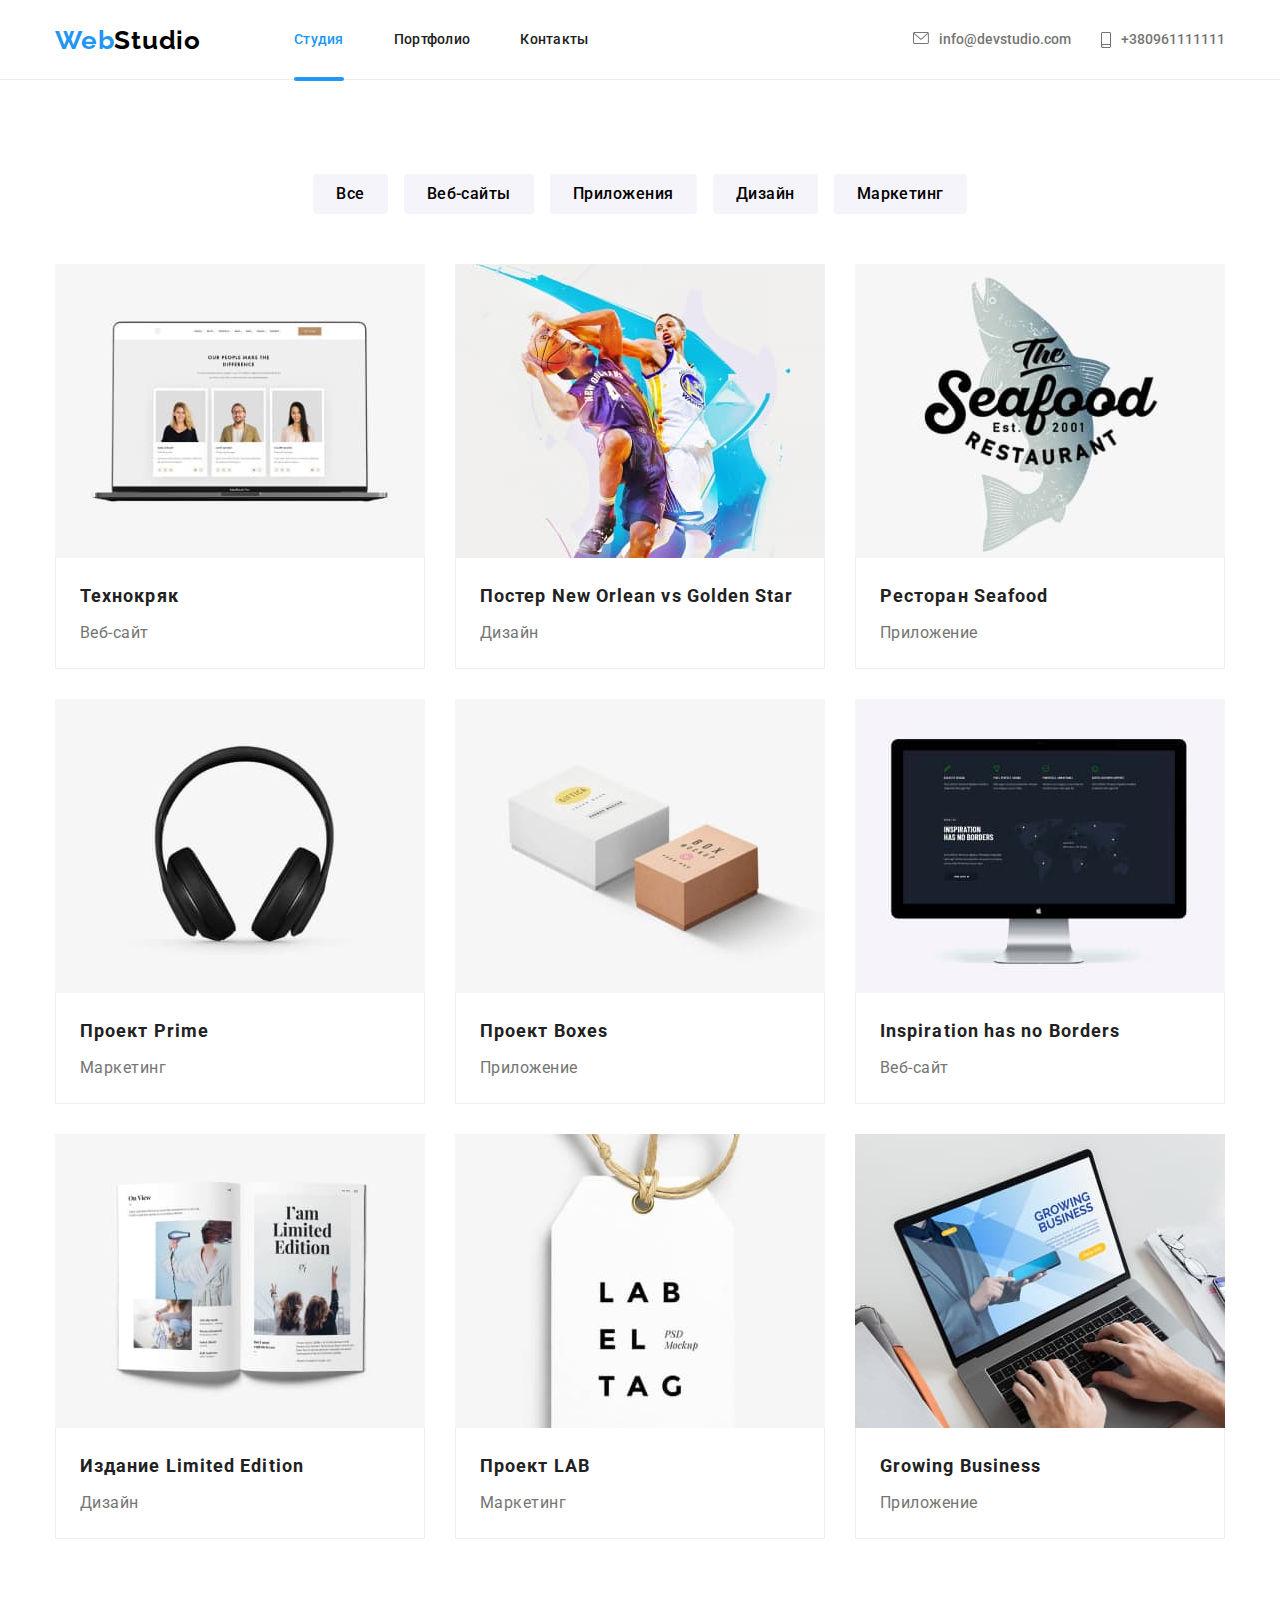
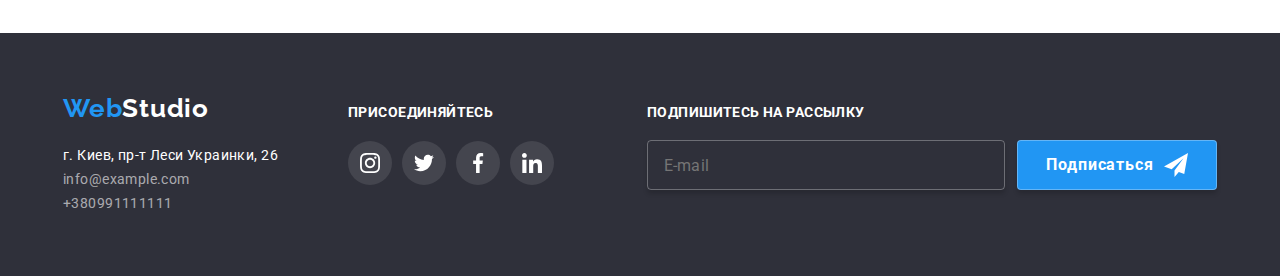
==== commit 28a7caa9: "logo" ====
--- a/portfolio.html
+++ b/portfolio.html
@@ -18,31 +18,31 @@
 
 <body>
     <header class="header">
-        <div class="container">
+        <div class="container header__container">
             <div class="flex-nav">
                 <a class="logo" href="./index.html"><span class="logo__web">Web</span><span
                         class="logo__studio">Studio</span></a>
-                            <button type="button" class="mobile-menu__button"
-                        aria-expanded="false"
-                        aria-controls="mobile-menu"
-                        data-menu-button>
-                            <svg width="40" height="40" aria-label="Переключатель мобильного меню">
-                                <use class="mobile-menu__icon" href="./images/sprite.svg#icon-menu-open"></use>
-                                <use class="mobile-menu__icon-close" href="./images/sprite.svg#icon-menu-close"></use>
-    
-                            </svg>
-                        </button>
-                        
+                <button type="button" class="mobile-menu__button" aria-expanded="false" aria-controls="flex-nav"
+                    data-menu-button>
+                    <svg width="40" height="40" aria-label="Переключатель мобильного меню">
+                        <use class="mobile-menu__icon" href="./images/sprite.svg#icon-menu-open"></use>
+                        <use class="mobile-menu__icon-close" href="./images/sprite.svg#icon-menu-close"></use>
+        
+                    </svg>
+                </button>
+        
+                
                 <div class="mobile-menu" id="mobile-menu" data-menu>
                     <nav class="mobile-menu__nav">
                         <ul class="menu">
-                            <li class="menu__list"><a class="menu__link" href="./index.html">Студия</a></li>
-                            <li class="menu__list"><a class="menu__link menu__link--active" href="./portfolio.html">Портфолио</a></li>
+                            <li class="menu__list"><a class="menu__link menu__link--active" href="./index.html">Студия</a></li>
+                            <li class="menu__list"><a class="menu__link"
+                                    href="./portfolio.html">Портфолио</a></li>
                             <li class="menu__list"><a class="menu__link" href="">Контакты</a></li>
                         </ul>
-            
+        
                     </nav>
-                    <ul class="contact">
+                    <ul class="menu__contact">
                         <li class="contact__item">
                             <a class="contact__link" href="mailto:info@devstudio.com">
                                 <svg class="contact__icon" width="16" height="12">
@@ -60,7 +60,7 @@
                     </ul>
                     <ul class="menu__social">
                         <li class="menu__social-list">
-                            <a href="#" class="menu__social-link">Instagram</a>
+                            <a href="#" class="mobile-menu__social-link">Instagram</a>
                         </li>
                         <li class="menu__social-list">
                             <a href="#" class="menu__social-link">Twitter</a>
@@ -73,14 +73,32 @@
                         </li>
                     </ul>
                 </div>
+                 <ul class="contact">
+                        <li class="contact__item">
+                            <a class="contact__link" href="mailto:info@devstudio.com">
+                                <svg class="contact__icon" width="16" height="12">
+                                    <use href="./images/sprite.svg#icon-email">
+                                    </use>
+                                </svg>info@devstudio.com</a>
+                        </li>
+                        <li class="contact__item">
+                            <a class="contact__link" href="tel:+380961111111">
+                                <svg class="contact__icon" width="10" height="16">
+                                    <use href="./images/sprite.svg#icon-smartphone-new">
+                                    </use>
+                                </svg>+380961111111</a>
+                        </li>
+                    </ul>
+                    
                 
-                
-                
+        
+        
+        
             </div>
-            
+        
         </div>
-        
     </header>
+
     <main>
         <section class="section">
             <div class="container">
--- a/css/main.min.css
+++ b/css/main.min.css
@@ -1,2 +1,2 @@
-:root{--main-color: #212121;--secondary-color: #757575;--adress-hero-color: #FFFFFF;--hover-color: #2196F3;--hero-bgc: #2F303A;--header-border-color: #ECECEC;--image-border-color: #EEEEEE;--first-logo-color: #000000;--second-logo-color: #2196F3;--footer-contacts-color: rgba(255, 255, 255, 0.6);--footer-bgc: #2F303A;--section-command-bgc: #F5F4FA;--button-hover-bgc: rgba(24, 140, 232, 1);--general-font: 'Roboto', sans-serif;--secondary-font: 'Raleway', sans-serif;--button-font-family: inherit;--clients-icon-color: #AFB1B8}html{-webkit-box-sizing:border-box;box-sizing:border-box}*,*::before,*::after{-webkit-box-sizing:inherit;box-sizing:inherit}ul,li,p,span,h1,h2,h3{margin:0;padding:0}body{color:var(--main-color);font-family:var(--general-font),var(--secondary-font)}.body--scroll-hidden{-ms-overflow-style:none;scrollbar-width:none;overflow-y:hidden}.body--scroll-hidden::-webkit-scrollbar{display:none}.section{padding-top:60px;padding-bottom:60px}@media screen and (min-width: 1024px){.section{padding-top:94px;padding-bottom:94px}}.container{padding-left:15px;padding-right:15px;margin-left:auto;margin-right:auto}@media screen and (min-width: 480px){.container{width:480px}}@media screen and (min-width: 768px){.container{width:768px}}@media screen and (min-width: 1200px){.container{width:1200px}}.header{height:60px;border-bottom:1px solid var(--header-border-color);-webkit-box-sizing:border-box;box-sizing:border-box;background-color:var(--adress-hero-color)}@media screen and (min-width: 768px){.header{height:80px}}.logo{display:block;padding:24px 0 25px 0;font-family:var(--secondary-font);font-weight:700;font-size:24px;line-height:1.19;letter-spacing:0.03em;text-decoration:none;text-align:left}@media screen and (min-width: 768px){.logo{margin-right:83px;text-align:center}}@media screen and (min-width: 1200px){.logo{margin-right:93px;font-size:26px}}.logo__web{color:var(--second-logo-color)}.logo__studio{color:var(--first-logo-color)}@media screen and (max-width: 767px){.menu__contact{display:-webkit-box;display:-ms-flexbox;display:flex;-webkit-box-orient:vertical;-webkit-box-direction:reverse;-ms-flex-direction:column-reverse;flex-direction:column-reverse;-webkit-box-pack:left;-ms-flex-pack:left;justify-content:left;-webkit-box-align:start;-ms-flex-align:start;align-items:flex-start}}.contact{display:-webkit-box;display:-ms-flexbox;display:flex;-webkit-box-orient:vertical;-webkit-box-direction:reverse;-ms-flex-direction:column-reverse;flex-direction:column-reverse;list-style-type:none;margin-left:auto}@media screen and (max-width: 767px){.contact{display:none}}@media screen and (min-width: 768px) and (max-width: 1199px){.contact{display:-webkit-box;display:-ms-flexbox;display:flex;-webkit-box-orient:vertical;-webkit-box-direction:normal;-ms-flex-direction:column;flex-direction:column;-ms-flex-wrap:wrap;flex-wrap:wrap;-webkit-box-align:baseline;-ms-flex-align:baseline;align-items:baseline;margin-left:auto}}@media screen and (min-width: 1200px){.contact{-ms-flex-wrap:nowrap;flex-wrap:nowrap;-webkit-box-orient:horizontal;-webkit-box-direction:normal;-ms-flex-direction:row;flex-direction:row;width:auto;margin-left:auto}}.contact__item{fill:var(--secondary-color);font-weight:500;line-height:1.17}@media screen and (max-width: 767px){.contact__item:first-child{font-weight:500;font-size:24px;margin-bottom:64px}.contact__item:last-child{margin-bottom:32px;font-size:34px}}@media screen and (min-width: 768px) and (max-width: 1199px){.contact__item{margin-bottom:10px;font-size:12px}.contact__item:last-child{margin-bottom:0}}@media screen and (min-width: 1200px){.contact__item{margin-right:30px;font-size:14px}.contact__item:last-child{margin-right:0}}.contact__link{display:-webkit-box;display:-ms-flexbox;display:flex;color:var(--secondary-color);text-decoration:none;-webkit-transition-property:color, fill;transition-property:color, fill;-webkit-transition-duration:250ms;transition-duration:250ms;-webkit-transition-timing-function:cubic-bezier(0.4, 0, 0.2, 1);transition-timing-function:cubic-bezier(0.4, 0, 0.2, 1)}.contact__link:hover,.contact__link:focus{color:var(--hover-color);fill:var(--hover-color)}@media screen and (min-width: 768px){.contact__link{font-size:12px}}@media screen and (min-width: 1200px){.contact__link{font-size:14px;line-height:1.14;padding:32px 0}}.contact__icon{margin-right:10px}@media screen and (max-width: 767px){.contact__icon{display:none}}.menu__contact{display:-webkit-box;display:-ms-flexbox;display:flex;list-style-type:none;-webkit-box-orient:vertical;-webkit-box-direction:reverse;-ms-flex-direction:column-reverse;flex-direction:column-reverse}@media screen and (min-width: 768px){.menu__contact{display:none}}@media screen and (min-width: 768px){.flex-nav{display:-webkit-box;display:-ms-flexbox;display:flex;-webkit-box-align:center;-ms-flex-align:center;align-items:center}}@media screen and (min-width: 768px){.menu{display:-webkit-box;display:-ms-flexbox;display:flex}}.menu__list{font-weight:500;font-size:40px;list-style-type:none;line-height:1.14}@media screen and (max-width: 767px){.menu__list{margin-bottom:32px}.menu__list:last-child{margin-bottom:0}}@media screen and (min-width: 768px){.menu__list{font-size:14px;line-height:1.14;letter-spacing:0.02em;margin-right:50px}.menu__list:last-child{margin-right:0}}.menu__link{display:block;color:var(--main-color);text-decoration:none;-webkit-transition:color 250ms cubic-bezier(0.4, 0, 0.2, 1);transition:color 250ms cubic-bezier(0.4, 0, 0.2, 1)}.menu__link:hover,.menu__link:focus{color:var(--hover-color)}@media screen and (min-width: 768px){.menu__link{position:relative;padding:32px 0px}}.menu__link--active{color:var(--hover-color)}@media screen and (min-width: 768px){.menu__link--active::after{content:"";display:block;margin-bottom:-1px;position:absolute;left:0;bottom:0;width:100%;height:4px;background-color:var(--hover-color);border-radius:2px}}@media screen and (max-width: 767px){.mobile-menu{display:none}.mobile-menu.is-open{position:fixed;top:0;left:0;right:0;bottom:0;max-width:100%;z-index:1;display:-webkit-box;display:-ms-flexbox;display:flex;-webkit-box-orient:vertical;-webkit-box-direction:normal;-ms-flex-direction:column;flex-direction:column;padding:48px 40px;background-color:var(--adress-hero-color);-webkit-box-shadow:0px 4px 8px rgba(0,0,0,0.04),0px 2px 4px rgba(0,0,0,0.08),0px 1px 3px rgba(0,0,0,0.16);box-shadow:0px 4px 8px rgba(0,0,0,0.04),0px 2px 4px rgba(0,0,0,0.08),0px 1px 3px rgba(0,0,0,0.16)}}@media screen and (min-width: 768px){.mobile-menu{display:-webkit-box;display:-ms-flexbox;display:flex;-webkit-box-orient:horizontal;-webkit-box-direction:normal;-ms-flex-direction:row;flex-direction:row;-webkit-box-pack:center;-ms-flex-pack:center;justify-content:center;-webkit-box-align:center;-ms-flex-align:center;align-items:center}}@media screen and (max-width: 767px){.mobile-menu__nav{-webkit-box-flex:1;-ms-flex-positive:1;flex-grow:1}}@media screen and (min-width: 768px){.mobile-menu__nav{display:-webkit-box;display:-ms-flexbox;display:flex;-webkit-box-align:center;-ms-flex-align:center;align-items:center}}.menu__social{display:-webkit-box;display:-ms-flexbox;display:flex}@media screen and (min-width: 768px){.menu__social{display:none}}.menu__social-list{-webkit-box-orient:vertical;-webkit-box-direction:reverse;-ms-flex-direction:column-reverse;flex-direction:column-reverse;padding-right:10px;margin-left:10px;list-style:none;font-weight:500;font-size:18px;line-height:1.22;letter-spacing:0.02em;text-decoration:none;color:var(--hover-color);border-right:1px solid rgba(33,33,33,0.2)}.menu__social-list:first-child{margin-left:0}.menu__social-list:last-child{border-right:none}.menu__social-link{display:block;color:var(--hover-color);text-decoration:none}.mobile-menu__button{display:-webkit-inline-box;display:-ms-inline-flexbox;display:inline-flex;position:absolute;top:15px;right:10px;-webkit-box-align:center;-ms-flex-align:center;align-items:center;-webkit-box-pack:center;-ms-flex-pack:center;justify-content:center;padding:0;border:0;background-color:transparent;z-index:2}.mobile-menu__button:hover,.mobile-menu__button:focus{fill:var(--hover-color)}.mobile-menu__button .mobile-menu__icon-close{display:none}.mobile-menu__button.is-open .mobile-menu__icon-close{display:block}.mobile-menu__button.is-open .mobile-menu__icon{display:none}@media screen and (min-width: 768px){.mobile-menu__button{display:none}}.hero{background-image:-webkit-gradient(linear, left top, left bottom, from(rgba(47,48,58,0.4)), to(rgba(47,48,58,0.4))),url(../images/heroimg@1x.jpg);background-image:linear-gradient(rgba(47,48,58,0.4), rgba(47,48,58,0.4)),url(../images/heroimg@1x.jpg);background-size:cover;background-repeat:no-repeat;background-position:center;max-width:767px;padding:118px 0;margin-left:auto;margin-right:auto;background-blend-mode:overlay;text-align:center}@media (min-device-pixel-ratio: 2), (-webkit-min-device-pixel-ratio: 2), (min-resolution: 192dpi), (min-resolution: 2dppx){.hero{background-image:-webkit-gradient(linear, left top, left bottom, from(rgba(47,48,58,0.4)), to(rgba(47,48,58,0.4))),url(../images/heromobile2x.jpg);background-image:linear-gradient(rgba(47,48,58,0.4), rgba(47,48,58,0.4)),url(../images/heromobile2x.jpg)}}@media screen and (min-width: 768px){.hero{background-image:-webkit-gradient(linear, left top, left bottom, from(rgba(47,48,58,0.4)), to(rgba(47,48,58,0.4))),url(../images/herotablet1x.jpg);background-image:linear-gradient(rgba(47,48,58,0.4), rgba(47,48,58,0.4)),url(../images/herotablet1x.jpg);max-width:1199px}}@media screen and (min-width: 768px) and (min-device-pixel-ratio: 2), screen and (min-width: 768px) and (-webkit-min-device-pixel-ratio: 2), screen and (min-width: 768px) and (min-resolution: 192dpi), screen and (min-width: 768px) and (min-resolution: 2dppx){.hero{background-image:-webkit-gradient(linear, left top, left bottom, from(rgba(47,48,58,0.4)), to(rgba(47,48,58,0.4))),url(../images/herotablet2x.jpg);background-image:linear-gradient(rgba(47,48,58,0.4), rgba(47,48,58,0.4)),url(../images/herotablet2x.jpg)}}@media screen and (min-width: 1200px){.hero{padding:200px 0;background-image:-webkit-gradient(linear, left top, left bottom, from(rgba(47,48,58,0.4)), to(rgba(47,48,58,0.4))),url(../images/herodesk1x.jpg);background-image:linear-gradient(rgba(47,48,58,0.4), rgba(47,48,58,0.4)),url(../images/herodesk1x.jpg);max-width:1600px}}@media screen and (min-width: 1200px) and (min-device-pixel-ratio: 2), screen and (min-width: 1200px) and (-webkit-min-device-pixel-ratio: 2), screen and (min-width: 1200px) and (min-resolution: 192dpi), screen and (min-width: 1200px) and (min-resolution: 2dppx){.hero{background-image:-webkit-gradient(linear, left top, left bottom, from(rgba(47,48,58,0.4)), to(rgba(47,48,58,0.4))),url(../images/herodesk2x.jpg);background-image:linear-gradient(rgba(47,48,58,0.4), rgba(47,48,58,0.4)),url(../images/herodesk2x.jpg)}}.hero__title{color:var(--adress-hero-color);font-weight:900;font-size:26px;line-height:1.62;text-align:center;letter-spacing:0.06em;text-transform:uppercase}@media screen and (min-width: 1200px){.hero__title{max-width:696px;margin-left:auto;margin-right:auto;font-size:44px;line-height:1.36}}.hero__button{display:inline-block;font-weight:700;font-size:16px;line-height:1.88;letter-spacing:0.06em;border:1px solid transparent;border-radius:4px;padding:10px 32px;margin-top:30px;cursor:pointer;color:var(--adress-hero-color);background-color:var(--hover-color);font-family:var(--button-font-family);-webkit-transition:color 250ms cubic-bezier(0.4, 0, 0.2, 1);transition:color 250ms cubic-bezier(0.4, 0, 0.2, 1)}.hero__button:hover,.hero__button:focus{background-color:var(--button-hover-bgc)}.backdrop{position:fixed;top:0;left:0;width:100%;height:100%;background:rgba(0,0,0,0.2);-webkit-transition-property:opacity, visibility;transition-property:opacity, visibility;-webkit-transition-duration:250ms;transition-duration:250ms;-webkit-transition-timing-function:cubic-bezier(0.4, 0, 0.2, 1);transition-timing-function:cubic-bezier(0.4, 0, 0.2, 1)}.is-hidden{visibility:hidden;opacity:0;pointer-events:none}.modal{position:absolute;padding:40px;top:50%;left:50%;min-width:320px;max-width:528px;min-height:320px;max-height:609px;-webkit-transform:translate(-50%, -50%);transform:translate(-50%, -50%);background-color:var(--adress-hero-color);-webkit-box-shadow:0px 1px 3px rgba(0,0,0,0.12),0px 1px 1px rgba(0,0,0,0.14),0px 2px 1px rgba(0,0,0,0.2);box-shadow:0px 1px 3px rgba(0,0,0,0.12),0px 1px 1px rgba(0,0,0,0.14),0px 2px 1px rgba(0,0,0,0.2);border-radius:4px;z-index:3}.modal-submit{display:-webkit-box;display:-ms-flexbox;display:flex;-webkit-box-align:center;-ms-flex-align:center;align-items:center;-webkit-box-pack:center;-ms-flex-pack:center;justify-content:center}.modal-submit__button{width:200px;height:50px;padding:0;color:var(--adress-hero-color);background-color:var(--hover-color);border:1px solid rgba(255,255,255,0.3);-webkit-box-sizing:border-box;box-sizing:border-box;-webkit-box-shadow:0px 4px 4px rgba(0,0,0,0.15);box-shadow:0px 4px 4px rgba(0,0,0,0.15);border-radius:4px;font-weight:700;font-size:16px;line-height:1.88;cursor:pointer;letter-spacing:0.06em}.modal__button{position:absolute;top:8px;right:8px;display:-webkit-box;display:-ms-flexbox;display:flex;background-color:#FFFFFF;width:30px;height:30px;border:1px solid rgba(0,0,0,0.1);border-radius:50%;-webkit-box-sizing:border-box;box-sizing:border-box;-webkit-box-pack:center;-ms-flex-pack:center;justify-content:center;-webkit-box-align:center;-ms-flex-align:center;align-items:center;cursor:pointer}.modal__close{fill:var(--first-logo-color);cursor:pointer;-webkit-transition:fill 250ms cubic-bezier(0.4, 0, 0.2, 1);transition:fill 250ms cubic-bezier(0.4, 0, 0.2, 1)}.modal__close:hover{fill:var(--hover-color)}.modal__title{display:block;font-weight:700;font-size:20px;line-height:1.5;text-align:center;letter-spacing:0.03em;margin-bottom:12px;min-width:100%}@media screen and (min-width: 1200px){.modal__title{font-size:20px;line-height:1.15}}.modal-form{display:-webkit-box;display:-ms-flexbox;display:flex;-webkit-box-orient:vertical;-webkit-box-direction:normal;-ms-flex-direction:column;flex-direction:column;margin-bottom:10px}.modal-form__label{color:var(--secondary-color);position:relative;font-size:12px;line-height:1.17}.modal-form__input{display:inline-block;color:var(--secondary-color);width:100%;height:40px;margin-top:4px;padding:12px 42px;border:1px solid rgba(33,33,33,0.2);-webkit-box-sizing:border-box;box-sizing:border-box;border-radius:4px;-webkit-transition-property:border;transition-property:border;-webkit-transition-duration:250ms;transition-duration:250ms;-webkit-transition-timing-function:cubic-bezier(0.4, 0, 0.2, 1);transition-timing-function:cubic-bezier(0.4, 0, 0.2, 1);outline:none}.modal-form__input:focus+.modal-form__icons{fill:var(--hover-color);border-color:var(--hover-color)}.modal-form__icons{display:block;position:absolute;top:50%;left:12px;margin:0;-webkit-transition-property:fill;transition-property:fill;-webkit-transition-duration:250ms;transition-duration:250ms;-webkit-transition-timing-function:cubic-bezier(0.4, 0, 0.2, 1);transition-timing-function:cubic-bezier(0.4, 0, 0.2, 1)}.modal-comment{display:-webkit-box;display:-ms-flexbox;display:flex;-webkit-box-orient:vertical;-webkit-box-direction:normal;-ms-flex-direction:column;flex-direction:column;height:120px;font-size:12px;line-height:1.17;margin-bottom:20px;letter-spacing:0.01em}.modal-comment__textfield{display:-webkit-box;display:-ms-flexbox;display:flex;-webkit-box-orient:vertical;-webkit-box-direction:normal;-ms-flex-direction:column;flex-direction:column;color:var(--secondary-color);margin-bottom:4px}.modal-comment__textarea{color:var(--secondary-color);padding:12px 16px;min-width:290px;height:448px;border:1px solid rgba(33,33,33,0.2);-webkit-box-sizing:border-box;box-sizing:border-box;border-radius:4px;letter-spacing:0.01em;-webkit-transition-property:border-color;transition-property:border-color;-webkit-transition-duration:250ms;transition-duration:250ms;-webkit-transition-timing-function:cubic-bezier(0.4, 0, 0.2, 1);transition-timing-function:cubic-bezier(0.4, 0, 0.2, 1);outline:none;resize:none}.modal-comment__textarea:focus{border-color:var(--hover-color)}.checkbox{display:-webkit-box;display:-ms-flexbox;display:flex;-webkit-box-align:center;-ms-flex-align:center;align-items:center;-webkit-box-pack:center;-ms-flex-pack:center;justify-content:center;margin-bottom:30px;font-size:14px;line-height:1.714;letter-spacing:0.03em;color:var(--secondary-color)}.checkbox__input{position:absolute;width:1px;height:1px;margin:-1px;border:0;padding:0;white-space:nowrap;-webkit-clip-path:inset(100%);clip-path:inset(100%);overflow:hidden}.checkbox__input:checked+.checkbox__icon{border-color:transparent;fill:none;border:#2196F3;background-color:#2196F3;background-image:url("../images/iconcheck-1.svg");background-size:contain;background-origin:border-box}.checkbox__icon{display:inline-block;left:0;border:2px solid #212121;border-radius:3px;margin-right:7px;width:16px;height:15px;cursor:pointer;-webkit-transition:background-color 250ms cubic-bezier(0.4, 0, 0.2, 1);transition:background-color 250ms cubic-bezier(0.4, 0, 0.2, 1)}.checkbox__policy{font-size:12px;line-height:1.17;letter-spacing:0.03em;-webkit-text-decoration-line:underline;text-decoration-line:underline}@media screen and (min-width: 1200px){.checkbox__policy{font-size:14px;line-height:1.71px}}.visually-hiden{position:absolute;width:1px;height:1px;margin:-1px;border:0;padding:0;white-space:nowrap;-webkit-clip-path:inset(100%);clip-path:inset(100%);overflow:hidden}.feature{padding-top:0px}@media screen and (max-width: 1199px){.feature{display:none}}.feature-images{display:-webkit-box;display:-ms-flexbox;display:flex;-webkit-box-orient:horizontal;-webkit-box-direction:normal;-ms-flex-direction:row;flex-direction:row;-webkit-box-align:center;-ms-flex-align:center;align-items:center;-webkit-box-pack:center;-ms-flex-pack:center;justify-content:center;max-width:100%;list-style:none}.feature-images__list{position:relative;margin-right:30px}.feature-images__list:last-child{margin-right:0}.feature-images__position{display:-webkit-box;display:-ms-flexbox;display:flex;position:absolute;left:0;bottom:0;background:rgba(47,48,58,0.8);width:370px;height:70px;-webkit-box-align:center;-ms-flex-align:center;align-items:center;-webkit-box-pack:center;-ms-flex-pack:center;justify-content:center}.feature-images__img{display:block;width:370px;height:auto}.feature-images__title{color:var(--adress-hero-color);font-weight:700;font-size:14px;line-height:1.14;letter-spacing:0.03em;text-transform:uppercase}.benefits{display:-webkit-box;display:-ms-flexbox;display:flex}@media screen and (max-width: 1199px){.benefits{-ms-flex-wrap:wrap;flex-wrap:wrap;max-width:100%;gap:30px}}@media screen and (min-width: 1200px){.benefits{-webkit-box-pack:center;-ms-flex-pack:center;justify-content:center;-webkit-box-align:center;-ms-flex-align:center;align-items:center}}.benefits__list{-webkit-box-flex:100%;-ms-flex:100%;flex:100%;list-style:none}@media screen and (min-width: 768px) and (max-width: 1199px){.benefits__list{-webkit-box-flex:calc(50% - 30px);-ms-flex:calc(50% - 30px);flex:calc(50% - 30px)}}@media screen and (min-width: 1200px){.benefits__list{display:inline-block;margin-right:30px;border-radius:4px}.benefits__list:last-child{margin-right:0}}.benefits__item{display:-webkit-box;display:-ms-flexbox;display:flex;-webkit-box-pack:center;-ms-flex-pack:center;justify-content:center;-webkit-box-align:center;-ms-flex-align:center;align-items:center;height:120px;margin-bottom:30px;background-color:var(--section-command-bgc);border-radius:4px}@media screen and (min-width: 1200px){.benefits__item{width:270px}}.benefits__title{margin-bottom:10px;font-weight:700;font-size:14px;line-height:1.14;text-transform:uppercase;letter-spacing:0.03em;text-align:center}@media screen and (min-width: 768px){.benefits__title{text-align:left}}.benefits__description{color:var(--secondary-color);font-size:14px;line-height:1.71;letter-spacing:0.03em;text-align:left}.command{display:block;list-style-type:none}@media screen and (min-width: 768px) and (max-width: 1199px){.command{display:-webkit-box;display:-ms-flexbox;display:flex;-ms-flex-wrap:wrap;flex-wrap:wrap;gap:30px}}@media screen and (min-width: 1200px){.command{display:-webkit-box;display:-ms-flexbox;display:flex;-webkit-box-pack:center;-ms-flex-pack:center;justify-content:center;-webkit-box-align:center;-ms-flex-align:center;align-items:center}}.command-item{background-color:var(--section-command-bgc)}.command__list{list-style:none;background-color:var(--adress-hero-color);-webkit-box-shadow:0px 1px 3px rgba(0,0,0,0.12),0px 1px 1px rgba(0,0,0,0.14),0px 2px 1px rgba(0,0,0,0.2);box-shadow:0px 1px 3px rgba(0,0,0,0.12),0px 1px 1px rgba(0,0,0,0.14),0px 2px 1px rgba(0,0,0,0.2);border-radius:0px 0px 4px 4px;text-align:center}@media screen and (max-width: 767px){.command__list{margin-bottom:30px}.command__list:last-child{margin-bottom:0}}@media screen and (max-width: 1199px){.command__list{-webkit-box-flex:100%;-ms-flex:100%;flex:100%}}@media screen and (min-width: 768px) and (max-width: 1199px){.command__list{-webkit-box-flex:calc(50% - 30px);-ms-flex:calc(50% - 30px);flex:calc(50% - 30px)}}@media screen and (min-width: 1200px){.command__list{margin-right:30px;margin-bottom:0}.command__list:last-child{margin-right:0}}.command__photo{display:block;height:auto;width:100%}@media screen and (min-width: 1200px){.command__photo{width:270px}}.team{padding-top:30px;padding-bottom:16px;text-align:center}.team__name{margin-bottom:10px;font-size:16px;font-weight:500;line-height:1.17;letter-spacing:0.03em}.team__work{color:var(--secondary-color);font-size:16px;margin-bottom:16px;line-height:1.17;letter-spacing:0.03em}.client{display:-webkit-box;display:-ms-flexbox;display:flex}@media screen and (max-width: 1199px){.client{-ms-flex-wrap:wrap;flex-wrap:wrap;-webkit-box-pack:justify;-ms-flex-pack:justify;justify-content:space-between;gap:30px}}@media screen and (min-width: 1200px){.client{-webkit-box-pack:center;-ms-flex-pack:center;justify-content:center;-webkit-box-align:center;-ms-flex-align:center;align-items:center}}.client__item{-webkit-box-flex:calc(50% - 30px);-ms-flex:calc(50% - 30px);flex:calc(50% - 30px);list-style-type:none}@media screen and (min-width: 768px) and (max-width: 1199px){.client__item{-webkit-box-flex:33%;-ms-flex:33%;flex:33%;-webkit-box-flex:calc(33% - 30px);-ms-flex:calc(33% - 30px);flex:calc(33% - 30px)}}@media screen and (min-width: 1200px){.client__item{list-style-type:none}}.client__link{display:-webkit-box;display:-ms-flexbox;display:flex;height:92px;-webkit-box-pack:center;-ms-flex-pack:center;justify-content:center;-webkit-box-align:center;-ms-flex-align:center;align-items:center;fill:var(--clients-icon-color);border:1px solid #AFB1B8;border-radius:4px;-webkit-transition-property:fill, border-color;transition-property:fill, border-color;-webkit-transition-duration:250ms;transition-duration:250ms;-webkit-transition-timing-function:cubic-bezier(0.4, 0, 0.2, 1);transition-timing-function:cubic-bezier(0.4, 0, 0.2, 1)}.client__link:hover,.client__link:focus{fill:var(--hover-color);border-color:var(--hover-color)}@media screen and (min-width: 1200px){.client__link{width:170px}}.footer-adress{display:inline-block;margin:0;padding:0}@media screen and (min-width: 480px) and (max-width: 1199px){.footer-adress{display:-webkit-box;display:-ms-flexbox;display:flex;-webkit-box-orient:vertical;-webkit-box-direction:normal;-ms-flex-direction:column;flex-direction:column;-webkit-box-pack:center;-ms-flex-pack:center;justify-content:center;-webkit-box-align:center;-ms-flex-align:center;align-items:center;-webkit-box-flex:50%;-ms-flex:50%;flex:50%}}.adress{font-style:normal;font-size:14px;line-height:1.71;display:-webkit-box;display:-ms-flexbox;display:flex;-webkit-box-orient:vertical;-webkit-box-direction:normal;-ms-flex-direction:column;flex-direction:column;-webkit-box-align:start;-ms-flex-align:start;align-items:flex-start}@media screen and (min-width: 1200px){.adress{text-align:left}}.adress__maplink{display:block;color:var(--adress-hero-color);letter-spacing:0.03em;text-decoration:none;-webkit-transition:color 250ms cubic-bezier(0.4, 0, 0.2, 1);transition:color 250ms cubic-bezier(0.4, 0, 0.2, 1)}.adress__maplink:hover,.adress__maplink:focus{color:var(--hover-color)}@media screen and (max-width: 1199px){.adress__link{margin-bottom:9px}.adress__link:last-child{margin-bottom:60px}}@media screen and (max-width: 1199px) and (min-width: 1200px){.adress__link{margin-bottom:6px}.adress__link:first-child{margin-bottom:0}}.adress__link .adress__contacts{display:block;color:var(--footer-contacts-color);font-size:14px;line-height:1.71;letter-spacing:0.03em;text-decoration:none;-webkit-transition:color 250ms cubic-bezier(0.4, 0, 0.2, 1);transition:color 250ms cubic-bezier(0.4, 0, 0.2, 1)}.adress__link .adress__contacts:hover,.adress__link .adress__contacts:focus{color:var(--hover-color)}.adress__nav{list-style-type:none}.footer-form__title{display:-webkit-inline-box;display:-ms-inline-flexbox;display:inline-flex;color:var(--adress-hero-color);margin-bottom:20px;font-weight:700;font-size:14px;line-height:16px;letter-spacing:0.03em;text-transform:uppercase;text-align:center}@media screen and (min-width: 1200px){.form{display:-webkit-box;display:-ms-flexbox;display:flex;-webkit-box-align:end;-ms-flex-align:end;align-items:flex-end;-webkit-box-pack:justify;-ms-flex-pack:justify;justify-content:space-between}}.form__item{text-align:center;list-style:none;outline:none}@media screen and (min-width: 1200px){.form__item{margin-right:12px}.form__item:last-child{margin-right:0}}.form__item input[type=email]{display:-webkit-box;display:-ms-flexbox;display:flex;-webkit-box-flex:100%;-ms-flex:100%;flex:100%;min-width:320px;color:rgba(255,255,255,0.6);height:50px;padding:15px 16px;color:var(--secondary-color);font-weight:400;font-size:12px;line-height:14px;letter-spacing:0.01em;font-size:16px;line-height:1.87;background:inherit;border:1px solid rgba(255,255,255,0.3);border-radius:4px;-webkit-box-shadow:0px 4px 4px rgba(0,0,0,0.15);box-shadow:0px 4px 4px rgba(0,0,0,0.15);-webkit-transition:border 250ms cubic-bezier(0.4, 0, 0.2, 1);transition:border 250ms cubic-bezier(0.4, 0, 0.2, 1);outline:none}@media screen and (max-width: 1199px){.form__item input[type=email]{margin-bottom:20px}}.form__item input[type=email]:focus{border-color:var(--hover-color)}.form__button{display:-webkit-box;display:-ms-flexbox;display:flex;width:200px;height:50px;padding:0;color:var(--adress-hero-color);background-color:var(--hover-color);border:1px solid rgba(255,255,255,0.3);-webkit-box-sizing:border-box;box-sizing:border-box;-webkit-box-shadow:0px 4px 4px rgba(0,0,0,0.15);box-shadow:0px 4px 4px rgba(0,0,0,0.15);border-radius:4px;font-weight:700;font-size:16px;line-height:1.88;-webkit-box-align:center;-ms-flex-align:center;align-items:center;-webkit-box-pack:center;-ms-flex-pack:center;justify-content:center;letter-spacing:0.06em;cursor:pointer}@media screen and (max-width: 1199px){.form__button{margin-left:auto;margin-right:auto}}.form__icon{margin-left:10px;fill:var(--adress-hero-color)}.footer-form{display:-webkit-box;display:-ms-flexbox;display:flex}@media screen and (max-width: 1199px){.footer-form{-webkit-box-orient:vertical;-webkit-box-direction:normal;-ms-flex-direction:column;flex-direction:column;-webkit-box-flex:1;-ms-flex:auto;flex:auto;-webkit-box-align:center;-ms-flex-align:center;align-items:center;-webkit-box-pack:center;-ms-flex-pack:center;justify-content:center}}.footer-adress__logo{display:inline-block;margin-bottom:20px;font-family:var(--secondary-font);font-weight:700;font-size:24px;line-height:1.19;letter-spacing:0.03em;text-decoration:none}@media screen and (min-width: 1200px){.footer-adress__logo{font-size:26px}}.logo__foot{color:var(--adress-hero-color)}.footer-position{display:block;text-align:center}@media screen and (min-width: 768px){.footer-position{display:-webkit-box;display:-ms-flexbox;display:flex;-ms-flex-wrap:wrap;flex-wrap:wrap;-webkit-box-align:baseline;-ms-flex-align:baseline;align-items:baseline}}@media screen and (max-width: 767px){.social-link-footer{-webkit-box-flex:50%;-ms-flex:50%;flex:50%;margin-bottom:60px}}@media screen and (min-width: 768px) and (max-width: 1199px){.social-link-footer{-webkit-box-flex:50%;-ms-flex:50%;flex:50%}}@media screen and (min-width: 1200px){.social-link-footer{margin-left:70px;display:-webkit-box;display:-ms-flexbox;display:flex;-webkit-box-orient:vertical;-webkit-box-direction:normal;-ms-flex-direction:column;flex-direction:column;-webkit-box-align:start;-ms-flex-align:start;align-items:flex-start}}.footer-icon{display:-webkit-box;display:-ms-flexbox;display:flex}@media screen and (max-width: 1199px){.footer-icon{-webkit-box-pack:center;-ms-flex-pack:center;justify-content:center;-webkit-box-align:center;-ms-flex-align:center;align-items:center}}@media screen and (min-width: 1200px){.footer-icon{margin-right:93px}}.social-link-footer__title{display:inline-block;color:var(--adress-hero-color);margin-bottom:20px;font-weight:700;font-size:14px;line-height:1.17;letter-spacing:0.03em;text-transform:uppercase}.footer-icon__link{display:-webkit-box;display:-ms-flexbox;display:flex;-webkit-box-align:center;-ms-flex-align:center;align-items:center;-webkit-box-pack:center;-ms-flex-pack:center;justify-content:center;fill:var(--adress-hero-color);border:1px solid transparent;border-radius:50%;width:44px;height:44px;background-color:rgba(255,255,255,0.1);list-style-type:none;-webkit-transition-property:background-color, border-color;transition-property:background-color, border-color;-webkit-transition-duration:250ms;transition-duration:250ms;-webkit-transition-timing-function:cubic-bezier(0.4, 0, 0.2, 1);transition-timing-function:cubic-bezier(0.4, 0, 0.2, 1)}.footer-icon__link:hover,.footer-icon__link:focus{background-color:var(--hover-color);border-color:var(--hover-color)}.footer-icon__list{list-style-type:none;margin-right:10px}.footer-icon__list:last-child{margin-right:0}.footer{max-width:1600px;width:100%;padding:60px 0;-webkit-box-sizing:border-box;box-sizing:border-box;background-color:var(--footer-bgc)}@media screen and (min-width: 1200px){.footer{display:-webkit-box;display:-ms-flexbox;display:flex;-ms-flex-wrap:wrap;flex-wrap:wrap;-webkit-box-pack:center;-ms-flex-pack:center;justify-content:center;-webkit-box-align:center;-ms-flex-align:center;align-items:center}}.portfolio-buttons{display:-webkit-box;display:-ms-flexbox;display:flex;-ms-flex-wrap:wrap;flex-wrap:wrap;gap:8px;margin-bottom:30px}@media screen and (min-width: 768px){.portfolio-buttons{-webkit-box-pack:center;-ms-flex-pack:center;justify-content:center;margin-bottom:50px}}.portfolio-buttons__list{list-style-type:none}@media screen and (min-width: 1200px){.portfolio-buttons__list{margin-right:8px;margin-bottom:0}.portfolio-buttons__list:last-child{margin-right:0}}.portfolio-buttons__filter{padding:6px 22px;border:1px solid transparent;border-radius:4px;cursor:pointer;background-color:var(--section-command-bgc);font-family:var(--button-font-family);font-weight:500;font-size:16px;line-height:1.62;letter-spacing:0.03em;-webkit-transition-property:color, background-color, -webkit-box-shadow;transition-property:color, background-color, -webkit-box-shadow;transition-property:color, background-color, box-shadow;transition-property:color, background-color, box-shadow, -webkit-box-shadow;-webkit-transition-duration:250ms;transition-duration:250ms;-webkit-transition-timing-function:cubic-bezier(0.4, 0, 0.2, 1);transition-timing-function:cubic-bezier(0.4, 0, 0.2, 1)}.portfolio-buttons__filter:hover,.portfolio-buttons__filter:focus{background-color:var(--hover-color);color:var(--adress-hero-color);-webkit-box-shadow:0px 4px 4px rgba(0,0,0,0.25);box-shadow:0px 4px 4px rgba(0,0,0,0.25)}.portfolio-image{-webkit-box-pack:center;-ms-flex-pack:center;justify-content:center;-webkit-box-align:center;-ms-flex-align:center;align-items:center;-webkit-box-flex:100%;-ms-flex:100%;flex:100%;display:-webkit-box;display:-ms-flexbox;display:flex;-ms-flex-wrap:wrap;flex-wrap:wrap;gap:30px;list-style-type:none;width:100%}.portfolio-image__photo{display:block;height:auto;width:100%;height:auto;-o-object-fit:cover;object-fit:cover;-o-object-position:center;object-position:center}.portfolio-image__list{-webkit-box-flex:100%;-ms-flex:100%;flex:100%}@media screen and (min-width: 768px) and (max-width: 1199px){.portfolio-image__list{-webkit-box-flex:calc(50% - 30px);-ms-flex:calc(50% - 30px);flex:calc(50% - 30px)}.portfolio-image__list:last-child a{width:354px}}@media screen and (min-width: 1200px){.portfolio-image__list{-webkit-box-flex:calc(33% - 60px);-ms-flex:calc(33% - 60px);flex:calc(33% - 60px)}}.portfolio-image__link{display:block;text-decoration:none;-webkit-transition:-webkit-box-shadow 250ms cubic-bezier(0.4, 0, 0.2, 1);transition:-webkit-box-shadow 250ms cubic-bezier(0.4, 0, 0.2, 1);transition:box-shadow 250ms cubic-bezier(0.4, 0, 0.2, 1);transition:box-shadow 250ms cubic-bezier(0.4, 0, 0.2, 1), -webkit-box-shadow 250ms cubic-bezier(0.4, 0, 0.2, 1)}.portfolio-image__link:hover{-webkit-box-shadow:0px 4px 4px rgba(0,0,0,0.25);box-shadow:0px 4px 4px rgba(0,0,0,0.25)}.portfolio-image__link:focus{-webkit-transform:translateY(0);transform:translateY(0);-webkit-box-shadow:0px 4px 4px rgba(0,0,0,0.25);box-shadow:0px 4px 4px rgba(0,0,0,0.25)}.portfolio-image__link:hover .overlay__title{-webkit-transform:translateY(0);transform:translateY(0)}.portfolio-image__link:focus .overlay__title{-webkit-transform:translateY(0);transform:translateY(0)}.product{padding:20px 24px;border:1px solid var(--image-border-color);border-top:0;text-decoration:none}@media screen and (min-width: 768px) and (max-width: 1199px){.product{padding:20px 0px 20px 24px}}.product__name{color:var(--main-color);margin-bottom:4px;font-weight:700;font-size:18px;line-height:2;letter-spacing:0.06em}.product__link{color:var(--secondary-color);font-size:16px;line-height:1.88;letter-spacing:0.03em;text-decoration:none}.overlay{position:relative;overflow:hidden}.overlay__title{position:absolute;display:block;min-width:320px;height:100%;top:0;left:0;padding:63px 24px;color:var(--adress-hero-color);background-color:rgba(33,150,243,0.9);font-size:18px;line-height:1.56;letter-spacing:0.03em;text-align:left;-webkit-transform:translateY(100%);transform:translateY(100%);-webkit-transition:-webkit-transform 250ms cubic-bezier(0.4, 0, 0.2, 1);transition:-webkit-transform 250ms cubic-bezier(0.4, 0, 0.2, 1);transition:transform 250ms cubic-bezier(0.4, 0, 0.2, 1);transition:transform 250ms cubic-bezier(0.4, 0, 0.2, 1), -webkit-transform 250ms cubic-bezier(0.4, 0, 0.2, 1)}.social{display:-webkit-box;display:-ms-flexbox;display:flex;-webkit-box-align:center;-ms-flex-align:center;align-items:center;-webkit-box-pack:center;-ms-flex-pack:center;justify-content:center;list-style-type:none}.social__list{margin-right:10px}.social__list:last-child{margin-right:0}.social__link{display:-webkit-box;display:-ms-flexbox;display:flex;color:var(--adress-hero-color);fill:var(--clients-icon-color);border:1px solid transparent;border-radius:50%;width:44px;height:44px;-webkit-box-align:center;-ms-flex-align:center;align-items:center;-webkit-box-pack:center;-ms-flex-pack:center;justify-content:center;-webkit-transition-property:background-color, fill, -webkit-box-shadow;transition-property:background-color, fill, -webkit-box-shadow;transition-property:background-color, fill, box-shadow;transition-property:background-color, fill, box-shadow, -webkit-box-shadow;-webkit-transition-duration:250ms;transition-duration:250ms;-webkit-transition-timing-function:cubic-bezier(0.4, 0, 0.2, 1);transition-timing-function:cubic-bezier(0.4, 0, 0.2, 1)}.social__link:hover,.social__link:focus{fill:var(--adress-hero-color);border:color var(--hover-color);background-color:var(--hover-color);-webkit-box-shadow:0px 4px 4px rgba(0,0,0,0.25);box-shadow:0px 4px 4px rgba(0,0,0,0.25)}.title{margin-bottom:50px;font-weight:700;font-size:36px;line-height:1.17;text-align:center;letter-spacing:0.03em}
+:root{--main-color: #212121;--secondary-color: #757575;--adress-hero-color: #FFFFFF;--hover-color: #2196F3;--hero-bgc: #2F303A;--header-border-color: #ECECEC;--image-border-color: #EEEEEE;--first-logo-color: #000000;--second-logo-color: #2196F3;--footer-contacts-color: rgba(255, 255, 255, 0.6);--footer-bgc: #2F303A;--section-command-bgc: #F5F4FA;--button-hover-bgc: rgba(24, 140, 232, 1);--general-font: 'Roboto', sans-serif;--secondary-font: 'Raleway', sans-serif;--button-font-family: inherit;--clients-icon-color: #AFB1B8}html{-webkit-box-sizing:border-box;box-sizing:border-box}*,*::before,*::after{-webkit-box-sizing:inherit;box-sizing:inherit}ul,li,p,span,h1,h2,h3{margin:0;padding:0}body{color:var(--main-color);font-family:var(--general-font),var(--secondary-font)}.body--scroll-hidden{-ms-overflow-style:none;scrollbar-width:none;overflow-y:hidden}.body--scroll-hidden::-webkit-scrollbar{display:none}.section{padding-top:60px;padding-bottom:60px}@media screen and (min-width: 1024px){.section{padding-top:94px;padding-bottom:94px}}.container{padding-left:15px;padding-right:15px;margin-left:auto;margin-right:auto}@media screen and (min-width: 480px){.container{width:480px}}@media screen and (min-width: 768px){.container{width:768px}}@media screen and (min-width: 1200px){.container{width:1200px}}.header{height:60px;border-bottom:1px solid var(--header-border-color);-webkit-box-sizing:border-box;box-sizing:border-box;background-color:var(--adress-hero-color)}@media screen and (min-width: 768px){.header{height:80px}}.logo{display:block;font-family:var(--secondary-font);font-weight:700;font-size:24px;line-height:1.19;letter-spacing:0.03em;text-decoration:none;text-align:left}@media screen and (min-width: 768px){.logo{margin-right:83px;text-align:center}}@media screen and (min-width: 1200px){.logo{margin-right:93px;font-size:26px}}.logo__web{color:var(--second-logo-color)}.logo__studio{color:var(--first-logo-color)}@media screen and (max-width: 767px){.menu__contact{display:-webkit-box;display:-ms-flexbox;display:flex;-webkit-box-orient:vertical;-webkit-box-direction:reverse;-ms-flex-direction:column-reverse;flex-direction:column-reverse;-webkit-box-pack:left;-ms-flex-pack:left;justify-content:left;-webkit-box-align:start;-ms-flex-align:start;align-items:flex-start}}.contact{display:-webkit-box;display:-ms-flexbox;display:flex;-webkit-box-orient:vertical;-webkit-box-direction:reverse;-ms-flex-direction:column-reverse;flex-direction:column-reverse;list-style-type:none;margin-left:auto}@media screen and (max-width: 767px){.contact{display:none}}@media screen and (min-width: 768px) and (max-width: 1199px){.contact{display:-webkit-box;display:-ms-flexbox;display:flex;-webkit-box-orient:vertical;-webkit-box-direction:normal;-ms-flex-direction:column;flex-direction:column;-ms-flex-wrap:wrap;flex-wrap:wrap;-webkit-box-align:baseline;-ms-flex-align:baseline;align-items:baseline;margin-left:auto}}@media screen and (min-width: 1200px){.contact{-ms-flex-wrap:nowrap;flex-wrap:nowrap;-webkit-box-orient:horizontal;-webkit-box-direction:normal;-ms-flex-direction:row;flex-direction:row;width:auto;margin-left:auto}}.contact__item{fill:var(--secondary-color);font-weight:500;line-height:1.17}@media screen and (max-width: 767px){.contact__item:first-child{font-weight:500;font-size:24px;margin-bottom:64px}.contact__item:last-child{margin-bottom:32px;font-size:34px}}@media screen and (min-width: 768px) and (max-width: 1199px){.contact__item{margin-bottom:10px;font-size:12px}.contact__item:last-child{margin-bottom:0}}@media screen and (min-width: 1200px){.contact__item{margin-right:30px;font-size:14px}.contact__item:last-child{margin-right:0}}.contact__link{display:-webkit-box;display:-ms-flexbox;display:flex;color:var(--secondary-color);text-decoration:none;-webkit-transition-property:color, fill;transition-property:color, fill;-webkit-transition-duration:250ms;transition-duration:250ms;-webkit-transition-timing-function:cubic-bezier(0.4, 0, 0.2, 1);transition-timing-function:cubic-bezier(0.4, 0, 0.2, 1)}.contact__link:hover,.contact__link:focus{color:var(--hover-color);fill:var(--hover-color)}@media screen and (min-width: 768px){.contact__link{font-size:12px}}@media screen and (min-width: 1200px){.contact__link{font-size:14px;line-height:1.14;padding:32px 0}}.contact__icon{margin-right:10px}@media screen and (max-width: 767px){.contact__icon{display:none}}.menu__contact{display:-webkit-box;display:-ms-flexbox;display:flex;list-style-type:none;-webkit-box-orient:vertical;-webkit-box-direction:reverse;-ms-flex-direction:column-reverse;flex-direction:column-reverse}@media screen and (min-width: 768px){.menu__contact{display:none}}.flex-nav{position:relative}@media screen and (min-width: 768px){.flex-nav{display:-webkit-box;display:-ms-flexbox;display:flex;-webkit-box-align:center;-ms-flex-align:center;align-items:center}}@media screen and (min-width: 768px){.menu{display:-webkit-box;display:-ms-flexbox;display:flex}}.menu__list{font-weight:500;font-size:40px;list-style-type:none;line-height:1.14}@media screen and (max-width: 767px){.menu__list{margin-bottom:32px}.menu__list:last-child{margin-bottom:0}}@media screen and (min-width: 768px){.menu__list{font-size:14px;line-height:1.14;letter-spacing:0.02em;margin-right:50px}.menu__list:last-child{margin-right:0}}.menu__link{display:block;color:var(--main-color);text-decoration:none;-webkit-transition:color 250ms cubic-bezier(0.4, 0, 0.2, 1);transition:color 250ms cubic-bezier(0.4, 0, 0.2, 1)}.menu__link:hover,.menu__link:focus{color:var(--hover-color)}@media screen and (min-width: 768px){.menu__link{position:relative;padding:32px 0px}}.menu__link--active{color:var(--hover-color)}@media screen and (min-width: 768px){.menu__link--active::after{content:"";display:block;margin-bottom:-1px;position:absolute;left:0;bottom:0;width:100%;height:4px;background-color:var(--hover-color);border-radius:2px}}@media screen and (max-width: 767px){.mobile-menu{display:none}.mobile-menu.is-open{position:fixed;top:0;left:0;right:0;bottom:0;max-width:100%;z-index:1;display:-webkit-box;display:-ms-flexbox;display:flex;-webkit-box-orient:vertical;-webkit-box-direction:normal;-ms-flex-direction:column;flex-direction:column;padding:48px 40px;background-color:var(--adress-hero-color);-webkit-box-shadow:0px 4px 8px rgba(0,0,0,0.04),0px 2px 4px rgba(0,0,0,0.08),0px 1px 3px rgba(0,0,0,0.16);box-shadow:0px 4px 8px rgba(0,0,0,0.04),0px 2px 4px rgba(0,0,0,0.08),0px 1px 3px rgba(0,0,0,0.16)}}@media screen and (min-width: 768px){.mobile-menu{display:-webkit-box;display:-ms-flexbox;display:flex;-webkit-box-orient:horizontal;-webkit-box-direction:normal;-ms-flex-direction:row;flex-direction:row;-webkit-box-pack:center;-ms-flex-pack:center;justify-content:center;-webkit-box-align:center;-ms-flex-align:center;align-items:center}}@media screen and (max-width: 767px){.mobile-menu__nav{-webkit-box-flex:1;-ms-flex-positive:1;flex-grow:1}}@media screen and (min-width: 768px){.mobile-menu__nav{display:-webkit-box;display:-ms-flexbox;display:flex;-webkit-box-align:center;-ms-flex-align:center;align-items:center}}.menu__social{display:-webkit-box;display:-ms-flexbox;display:flex}@media screen and (min-width: 768px){.menu__social{display:none}}.menu__social-list{-webkit-box-orient:vertical;-webkit-box-direction:reverse;-ms-flex-direction:column-reverse;flex-direction:column-reverse;padding-right:10px;margin-left:10px;list-style:none;font-weight:500;font-size:18px;line-height:1.22;letter-spacing:0.02em;text-decoration:none;color:var(--hover-color);border-right:1px solid rgba(33,33,33,0.2)}.menu__social-list:first-child{margin-left:0}.menu__social-list:last-child{border-right:none}.menu__social-link{display:block;color:var(--hover-color);text-decoration:none}.mobile-menu__button{display:-webkit-inline-box;display:-ms-inline-flexbox;display:inline-flex;position:absolute;top:15px;right:10px;-webkit-box-align:center;-ms-flex-align:center;align-items:center;-webkit-box-pack:center;-ms-flex-pack:center;justify-content:center;padding:0;border:0;background-color:transparent;z-index:2}.mobile-menu__button:hover,.mobile-menu__button:focus{fill:var(--hover-color)}.mobile-menu__button .mobile-menu__icon-close{display:none}.mobile-menu__button.is-open .mobile-menu__icon-close{display:block}.mobile-menu__button.is-open .mobile-menu__icon{display:none}@media screen and (min-width: 768px){.mobile-menu__button{display:none}}.hero{background-image:-webkit-gradient(linear, left top, left bottom, from(rgba(47,48,58,0.4)), to(rgba(47,48,58,0.4))),url(../images/heroimg@1x.jpg);background-image:linear-gradient(rgba(47,48,58,0.4), rgba(47,48,58,0.4)),url(../images/heroimg@1x.jpg);background-size:cover;background-repeat:no-repeat;background-position:center;max-width:767px;padding:118px 0;margin-left:auto;margin-right:auto;background-blend-mode:overlay;text-align:center}@media (min-device-pixel-ratio: 2), (-webkit-min-device-pixel-ratio: 2), (min-resolution: 192dpi), (min-resolution: 2dppx){.hero{background-image:-webkit-gradient(linear, left top, left bottom, from(rgba(47,48,58,0.4)), to(rgba(47,48,58,0.4))),url(../images/heromobile2x.jpg);background-image:linear-gradient(rgba(47,48,58,0.4), rgba(47,48,58,0.4)),url(../images/heromobile2x.jpg)}}@media screen and (min-width: 768px){.hero{background-image:-webkit-gradient(linear, left top, left bottom, from(rgba(47,48,58,0.4)), to(rgba(47,48,58,0.4))),url(../images/herotablet1x.jpg);background-image:linear-gradient(rgba(47,48,58,0.4), rgba(47,48,58,0.4)),url(../images/herotablet1x.jpg);max-width:1199px}}@media screen and (min-width: 768px) and (min-device-pixel-ratio: 2), screen and (min-width: 768px) and (-webkit-min-device-pixel-ratio: 2), screen and (min-width: 768px) and (min-resolution: 192dpi), screen and (min-width: 768px) and (min-resolution: 2dppx){.hero{background-image:-webkit-gradient(linear, left top, left bottom, from(rgba(47,48,58,0.4)), to(rgba(47,48,58,0.4))),url(../images/herotablet2x.jpg);background-image:linear-gradient(rgba(47,48,58,0.4), rgba(47,48,58,0.4)),url(../images/herotablet2x.jpg)}}@media screen and (min-width: 1200px){.hero{padding:200px 0;background-image:-webkit-gradient(linear, left top, left bottom, from(rgba(47,48,58,0.4)), to(rgba(47,48,58,0.4))),url(../images/herodesk1x.jpg);background-image:linear-gradient(rgba(47,48,58,0.4), rgba(47,48,58,0.4)),url(../images/herodesk1x.jpg);max-width:1600px}}@media screen and (min-width: 1200px) and (min-device-pixel-ratio: 2), screen and (min-width: 1200px) and (-webkit-min-device-pixel-ratio: 2), screen and (min-width: 1200px) and (min-resolution: 192dpi), screen and (min-width: 1200px) and (min-resolution: 2dppx){.hero{background-image:-webkit-gradient(linear, left top, left bottom, from(rgba(47,48,58,0.4)), to(rgba(47,48,58,0.4))),url(../images/herodesk2x.jpg);background-image:linear-gradient(rgba(47,48,58,0.4), rgba(47,48,58,0.4)),url(../images/herodesk2x.jpg)}}.hero__title{color:var(--adress-hero-color);font-weight:900;font-size:26px;line-height:1.62;text-align:center;letter-spacing:0.06em;text-transform:uppercase}@media screen and (min-width: 768px){.hero__title{max-width:360px;margin-left:auto;margin-right:auto}}@media screen and (min-width: 1200px){.hero__title{max-width:696px;margin-left:auto;margin-right:auto;font-size:44px;line-height:1.36}}.hero__button{display:inline-block;font-weight:700;font-size:16px;line-height:1.88;letter-spacing:0.06em;border:1px solid transparent;border-radius:4px;padding:10px 32px;margin-top:30px;cursor:pointer;color:var(--adress-hero-color);background-color:var(--hover-color);font-family:var(--button-font-family);-webkit-transition:color 250ms cubic-bezier(0.4, 0, 0.2, 1);transition:color 250ms cubic-bezier(0.4, 0, 0.2, 1)}.hero__button:hover,.hero__button:focus{background-color:var(--button-hover-bgc)}.backdrop{position:fixed;top:0;left:0;width:100%;height:100%;background:rgba(0,0,0,0.2);-webkit-transition-property:opacity, visibility;transition-property:opacity, visibility;-webkit-transition-duration:250ms;transition-duration:250ms;-webkit-transition-timing-function:cubic-bezier(0.4, 0, 0.2, 1);transition-timing-function:cubic-bezier(0.4, 0, 0.2, 1)}.is-hidden{visibility:hidden;opacity:0;pointer-events:none}.modal{position:absolute;padding:40px;top:50%;left:50%;max-width:450px;min-height:320px;max-height:609px;-webkit-transform:translate(-50%, -50%);transform:translate(-50%, -50%);background-color:var(--adress-hero-color);-webkit-box-shadow:0px 1px 3px rgba(0,0,0,0.12),0px 1px 1px rgba(0,0,0,0.14),0px 2px 1px rgba(0,0,0,0.2);box-shadow:0px 1px 3px rgba(0,0,0,0.12),0px 1px 1px rgba(0,0,0,0.14),0px 2px 1px rgba(0,0,0,0.2);border-radius:4px;z-index:3}@media screen and (min-width: 1200px){.modal{max-width:528px}}.modal-submit{display:-webkit-box;display:-ms-flexbox;display:flex;-webkit-box-align:center;-ms-flex-align:center;align-items:center;-webkit-box-pack:center;-ms-flex-pack:center;justify-content:center}.modal-submit__button{width:200px;height:50px;padding:0;color:var(--adress-hero-color);background-color:var(--hover-color);border:1px solid rgba(255,255,255,0.3);-webkit-box-sizing:border-box;box-sizing:border-box;-webkit-box-shadow:0px 4px 4px rgba(0,0,0,0.15);box-shadow:0px 4px 4px rgba(0,0,0,0.15);border-radius:4px;font-weight:700;font-size:16px;line-height:1.88;cursor:pointer;letter-spacing:0.06em}.modal__button{position:absolute;top:8px;right:8px;display:-webkit-box;display:-ms-flexbox;display:flex;background-color:#FFFFFF;width:30px;height:30px;border:1px solid rgba(0,0,0,0.1);border-radius:50%;-webkit-box-sizing:border-box;box-sizing:border-box;-webkit-box-pack:center;-ms-flex-pack:center;justify-content:center;-webkit-box-align:center;-ms-flex-align:center;align-items:center;cursor:pointer}.modal__close{fill:var(--first-logo-color);cursor:pointer;-webkit-transition:fill 250ms cubic-bezier(0.4, 0, 0.2, 1);transition:fill 250ms cubic-bezier(0.4, 0, 0.2, 1)}.modal__close:hover{fill:var(--hover-color)}.modal__title{display:block;font-weight:700;font-size:20px;line-height:1.5;text-align:center;letter-spacing:0.03em;margin-bottom:12px;min-width:100%}@media screen and (min-width: 1200px){.modal__title{font-size:20px;line-height:1.15}}.modal-form{display:-webkit-box;display:-ms-flexbox;display:flex;-webkit-box-orient:vertical;-webkit-box-direction:normal;-ms-flex-direction:column;flex-direction:column;margin-bottom:10px}.modal-form__label{color:var(--secondary-color);position:relative;font-size:12px;line-height:1.17}.modal-form__input{display:inline-block;color:var(--secondary-color);width:100%;height:40px;margin-top:4px;padding:12px 42px;border:1px solid rgba(33,33,33,0.2);-webkit-box-sizing:border-box;box-sizing:border-box;border-radius:4px;-webkit-transition-property:border;transition-property:border;-webkit-transition-duration:250ms;transition-duration:250ms;-webkit-transition-timing-function:cubic-bezier(0.4, 0, 0.2, 1);transition-timing-function:cubic-bezier(0.4, 0, 0.2, 1);outline:none}.modal-form__input:focus+.modal-form__icons{fill:var(--hover-color);border-color:var(--hover-color)}.modal-form__icons{display:block;position:absolute;top:50%;left:12px;margin:0;-webkit-transition-property:fill;transition-property:fill;-webkit-transition-duration:250ms;transition-duration:250ms;-webkit-transition-timing-function:cubic-bezier(0.4, 0, 0.2, 1);transition-timing-function:cubic-bezier(0.4, 0, 0.2, 1)}.modal-comment{display:-webkit-box;display:-ms-flexbox;display:flex;-webkit-box-orient:vertical;-webkit-box-direction:normal;-ms-flex-direction:column;flex-direction:column;height:120px;font-size:12px;line-height:1.17;margin-bottom:20px;letter-spacing:0.01em}.modal-comment__textfield{display:-webkit-box;display:-ms-flexbox;display:flex;-webkit-box-orient:vertical;-webkit-box-direction:normal;-ms-flex-direction:column;flex-direction:column;color:var(--secondary-color);margin-bottom:4px}.modal-comment__textarea{color:var(--secondary-color);padding:12px 16px;min-width:290px;height:448px;border:1px solid rgba(33,33,33,0.2);-webkit-box-sizing:border-box;box-sizing:border-box;border-radius:4px;letter-spacing:0.01em;-webkit-transition-property:border-color;transition-property:border-color;-webkit-transition-duration:250ms;transition-duration:250ms;-webkit-transition-timing-function:cubic-bezier(0.4, 0, 0.2, 1);transition-timing-function:cubic-bezier(0.4, 0, 0.2, 1);outline:none;resize:none}.modal-comment__textarea:focus{border-color:var(--hover-color)}.checkbox{display:-webkit-box;display:-ms-flexbox;display:flex;margin-bottom:30px;font-size:14px;line-height:1.714;letter-spacing:0.03em;color:var(--secondary-color)}.checkbox__label{-webkit-box-align:center;-ms-flex-align:center;align-items:center;-webkit-box-pack:center;-ms-flex-pack:center;justify-content:center}.checkbox__input{position:absolute;width:1px;height:1px;margin:-1px;border:0;padding:0;white-space:nowrap;-webkit-clip-path:inset(100%);clip-path:inset(100%);overflow:hidden}.checkbox__input:checked+.checkbox__icon{border-color:transparent;fill:none;border:#2196F3;background-color:#2196F3;background-image:url("../images/iconcheck-1.svg");background-size:contain;background-origin:border-box}.checkbox__icon{display:inline-block;left:0;border:2px solid #212121;border-radius:3px;margin-right:7px;width:16px;height:15px;cursor:pointer;-webkit-transition:background-color 250ms cubic-bezier(0.4, 0, 0.2, 1);transition:background-color 250ms cubic-bezier(0.4, 0, 0.2, 1)}.checkbox__policy{font-size:12px;line-height:1.17;letter-spacing:0.03em;-webkit-text-decoration-line:underline;text-decoration-line:underline}@media screen and (min-width: 1200px){.checkbox__policy{font-size:14px;line-height:1.71px}}.visually-hiden{position:absolute;width:1px;height:1px;margin:-1px;border:0;padding:0;white-space:nowrap;-webkit-clip-path:inset(100%);clip-path:inset(100%);overflow:hidden}.feature{padding-top:0px}@media screen and (max-width: 1199px){.feature{display:none}}.feature-images{display:-webkit-box;display:-ms-flexbox;display:flex;-webkit-box-orient:horizontal;-webkit-box-direction:normal;-ms-flex-direction:row;flex-direction:row;-webkit-box-align:center;-ms-flex-align:center;align-items:center;-webkit-box-pack:center;-ms-flex-pack:center;justify-content:center;max-width:100%;list-style:none}.feature-images__list{position:relative;margin-right:30px}.feature-images__list:last-child{margin-right:0}.feature-images__position{display:-webkit-box;display:-ms-flexbox;display:flex;position:absolute;left:0;bottom:0;background:rgba(47,48,58,0.8);width:370px;height:70px;-webkit-box-align:center;-ms-flex-align:center;align-items:center;-webkit-box-pack:center;-ms-flex-pack:center;justify-content:center}.feature-images__img{display:block;width:370px;height:auto}.feature-images__title{color:var(--adress-hero-color);font-weight:700;font-size:14px;line-height:1.14;letter-spacing:0.03em;text-transform:uppercase}.benefits{display:-webkit-box;display:-ms-flexbox;display:flex}@media screen and (max-width: 1199px){.benefits{-ms-flex-wrap:wrap;flex-wrap:wrap;max-width:100%;gap:30px}}@media screen and (min-width: 1200px){.benefits{-webkit-box-pack:center;-ms-flex-pack:center;justify-content:center;-webkit-box-align:center;-ms-flex-align:center;align-items:center}}.benefits__list{-webkit-box-flex:100%;-ms-flex:100%;flex:100%;list-style:none}@media screen and (min-width: 768px) and (max-width: 1199px){.benefits__list{-webkit-box-flex:calc(50% - 30px);-ms-flex:calc(50% - 30px);flex:calc(50% - 30px)}}@media screen and (min-width: 1200px){.benefits__list{display:inline-block;margin-right:30px;border-radius:4px}.benefits__list:last-child{margin-right:0}}.benefits__item{display:-webkit-box;display:-ms-flexbox;display:flex;-webkit-box-pack:center;-ms-flex-pack:center;justify-content:center;-webkit-box-align:center;-ms-flex-align:center;align-items:center;height:120px;margin-bottom:30px;background-color:var(--section-command-bgc);border-radius:4px}@media screen and (min-width: 1200px){.benefits__item{width:270px}}.benefits__title{margin-bottom:10px;font-weight:700;font-size:14px;line-height:1.14;text-transform:uppercase;letter-spacing:0.03em;text-align:center}@media screen and (min-width: 768px){.benefits__title{text-align:left}}.benefits__description{color:var(--secondary-color);font-size:14px;line-height:1.71;letter-spacing:0.03em;text-align:left}.command{display:block;list-style-type:none}@media screen and (min-width: 768px) and (max-width: 1199px){.command{display:-webkit-box;display:-ms-flexbox;display:flex;-ms-flex-wrap:wrap;flex-wrap:wrap;gap:30px}}@media screen and (min-width: 1200px){.command{display:-webkit-box;display:-ms-flexbox;display:flex;-webkit-box-pack:center;-ms-flex-pack:center;justify-content:center;-webkit-box-align:center;-ms-flex-align:center;align-items:center}}.command-item{background-color:var(--section-command-bgc)}.command__list{list-style:none;background-color:var(--adress-hero-color);-webkit-box-shadow:0px 1px 3px rgba(0,0,0,0.12),0px 1px 1px rgba(0,0,0,0.14),0px 2px 1px rgba(0,0,0,0.2);box-shadow:0px 1px 3px rgba(0,0,0,0.12),0px 1px 1px rgba(0,0,0,0.14),0px 2px 1px rgba(0,0,0,0.2);border-radius:0px 0px 4px 4px;text-align:center}@media screen and (max-width: 767px){.command__list{margin-bottom:30px}.command__list:last-child{margin-bottom:0}}@media screen and (max-width: 1199px){.command__list{-webkit-box-flex:100%;-ms-flex:100%;flex:100%}}@media screen and (min-width: 768px) and (max-width: 1199px){.command__list{-webkit-box-flex:calc(50% - 30px);-ms-flex:calc(50% - 30px);flex:calc(50% - 30px)}}@media screen and (min-width: 1200px){.command__list{margin-right:30px;margin-bottom:0}.command__list:last-child{margin-right:0}}.command__photo{display:block;height:auto;width:100%}@media screen and (min-width: 1200px){.command__photo{width:270px}}.team{padding-top:30px;padding-bottom:16px;text-align:center}.team__name{margin-bottom:10px;font-size:16px;font-weight:500;line-height:1.17;letter-spacing:0.03em}.team__work{color:var(--secondary-color);font-size:16px;margin-bottom:16px;line-height:1.17;letter-spacing:0.03em}.client{display:-webkit-box;display:-ms-flexbox;display:flex}@media screen and (max-width: 1199px){.client{-ms-flex-wrap:wrap;flex-wrap:wrap;-webkit-box-pack:justify;-ms-flex-pack:justify;justify-content:space-between;gap:30px}}@media screen and (min-width: 1200px){.client{-webkit-box-pack:center;-ms-flex-pack:center;justify-content:center;-webkit-box-align:center;-ms-flex-align:center;align-items:center}}.client__item{-webkit-box-flex:calc(50% - 30px);-ms-flex:calc(50% - 30px);flex:calc(50% - 30px);list-style-type:none}@media screen and (min-width: 768px) and (max-width: 1199px){.client__item{-webkit-box-flex:33%;-ms-flex:33%;flex:33%;-webkit-box-flex:calc(33% - 30px);-ms-flex:calc(33% - 30px);flex:calc(33% - 30px)}}@media screen and (min-width: 1200px){.client__item{list-style-type:none}}.client__link{display:-webkit-box;display:-ms-flexbox;display:flex;height:92px;-webkit-box-pack:center;-ms-flex-pack:center;justify-content:center;-webkit-box-align:center;-ms-flex-align:center;align-items:center;fill:var(--clients-icon-color);border:1px solid #AFB1B8;border-radius:4px;-webkit-transition-property:fill, border-color;transition-property:fill, border-color;-webkit-transition-duration:250ms;transition-duration:250ms;-webkit-transition-timing-function:cubic-bezier(0.4, 0, 0.2, 1);transition-timing-function:cubic-bezier(0.4, 0, 0.2, 1)}.client__link:hover,.client__link:focus{fill:var(--hover-color);border-color:var(--hover-color)}@media screen and (min-width: 1200px){.client__link{width:170px}}.footer-adress{display:inline-block;margin:0;padding:0}@media screen and (min-width: 480px) and (max-width: 1199px){.footer-adress{display:-webkit-box;display:-ms-flexbox;display:flex;-webkit-box-orient:vertical;-webkit-box-direction:normal;-ms-flex-direction:column;flex-direction:column;-webkit-box-pack:center;-ms-flex-pack:center;justify-content:center;-webkit-box-align:center;-ms-flex-align:center;align-items:center;-webkit-box-flex:50%;-ms-flex:50%;flex:50%}}@media screen and (min-width: 480px) and (max-width: 1199px){.footer-adress{-webkit-box-pack:left;-ms-flex-pack:left;justify-content:left}}.adress{font-style:normal;font-size:14px;line-height:1.71;display:-webkit-box;display:-ms-flexbox;display:flex;-webkit-box-orient:vertical;-webkit-box-direction:normal;-ms-flex-direction:column;flex-direction:column;-webkit-box-align:start;-ms-flex-align:start;align-items:flex-start}@media screen and (min-width: 1200px){.adress{text-align:left}}.adress__maplink{display:block;color:var(--adress-hero-color);letter-spacing:0.03em;text-decoration:none;-webkit-transition:color 250ms cubic-bezier(0.4, 0, 0.2, 1);transition:color 250ms cubic-bezier(0.4, 0, 0.2, 1)}.adress__maplink:hover,.adress__maplink:focus{color:var(--hover-color)}@media screen and (max-width: 1199px){.adress__link{margin-bottom:9px}.adress__link:last-child{margin-bottom:60px}}@media screen and (max-width: 1199px) and (min-width: 1200px){.adress__link{margin-bottom:6px}.adress__link:first-child{margin-bottom:0}}.adress__link .adress__contacts{display:block;color:var(--footer-contacts-color);font-size:14px;line-height:1.71;letter-spacing:0.03em;text-decoration:none;-webkit-transition:color 250ms cubic-bezier(0.4, 0, 0.2, 1);transition:color 250ms cubic-bezier(0.4, 0, 0.2, 1)}.adress__link .adress__contacts:hover,.adress__link .adress__contacts:focus{color:var(--hover-color)}.adress__nav{list-style-type:none}.footer-form__title{display:-webkit-inline-box;display:-ms-inline-flexbox;display:inline-flex;color:var(--adress-hero-color);margin-bottom:20px;font-weight:700;font-size:14px;line-height:16px;letter-spacing:0.03em;text-transform:uppercase;text-align:center}@media screen and (min-width: 1200px){.form{display:-webkit-box;display:-ms-flexbox;display:flex;-webkit-box-align:end;-ms-flex-align:end;align-items:flex-end;-webkit-box-pack:justify;-ms-flex-pack:justify;justify-content:space-between}}.form__item{text-align:center;list-style:none;outline:none}@media screen and (min-width: 1200px){.form__item{margin-right:12px;text-align:left}.form__item:last-child{margin-right:0}}.form__item input[type=email]{-webkit-box-flex:100%;-ms-flex:100%;flex:100%;width:100%;color:rgba(255,255,255,0.6);height:50px;padding:15px 16px;color:var(--secondary-color);font-weight:400;font-size:12px;line-height:14px;letter-spacing:0.01em;font-size:16px;line-height:1.87;background:inherit;border:1px solid rgba(255,255,255,0.3);border-radius:4px;-webkit-box-shadow:0px 4px 4px rgba(0,0,0,0.15);box-shadow:0px 4px 4px rgba(0,0,0,0.15);-webkit-transition:border 250ms cubic-bezier(0.4, 0, 0.2, 1);transition:border 250ms cubic-bezier(0.4, 0, 0.2, 1);outline:none}@media screen and (max-width: 1199px){.form__item input[type=email]{margin-bottom:20px}}.form__item input[type=email]:focus{border-color:var(--hover-color)}.form__button{display:-webkit-box;display:-ms-flexbox;display:flex;width:200px;height:50px;padding:0;color:var(--adress-hero-color);background-color:var(--hover-color);border:1px solid rgba(255,255,255,0.3);-webkit-box-sizing:border-box;box-sizing:border-box;-webkit-box-shadow:0px 4px 4px rgba(0,0,0,0.15);box-shadow:0px 4px 4px rgba(0,0,0,0.15);border-radius:4px;font-weight:700;font-size:16px;line-height:1.88;-webkit-box-align:center;-ms-flex-align:center;align-items:center;-webkit-box-pack:center;-ms-flex-pack:center;justify-content:center;letter-spacing:0.06em;cursor:pointer}@media screen and (max-width: 1199px){.form__button{margin-left:auto;margin-right:auto}}.form__icon{margin-left:10px;fill:var(--adress-hero-color)}.footer-form{display:-webkit-box;display:-ms-flexbox;display:flex;-ms-flex-wrap:wrap;flex-wrap:wrap;-webkit-box-pack:center;-ms-flex-pack:center;justify-content:center}@media screen and (max-width: 1199px){.footer-form{-webkit-box-orient:vertical;-webkit-box-direction:normal;-ms-flex-direction:column;flex-direction:column;-webkit-box-flex:1;-ms-flex:auto;flex:auto;-webkit-box-align:center;-ms-flex-align:center;align-items:center;-webkit-box-pack:center;-ms-flex-pack:center;justify-content:center}}@media screen and (min-width: 1200px){.footer-form{-webkit-box-orient:horizontal;-webkit-box-direction:normal;-ms-flex-direction:row;flex-direction:row;max-width:570px}}.footer-adress__logo{display:inline-block;margin-bottom:20px;font-family:var(--secondary-font);font-weight:700;font-size:24px;line-height:1.19;letter-spacing:0.03em;text-decoration:none}@media screen and (min-width: 1200px){.footer-adress__logo{font-size:26px;text-align:left}}.logo__foot{color:var(--adress-hero-color)}.footer-position{display:block;text-align:center}@media screen and (min-width: 768px){.footer-position{display:-webkit-box;display:-ms-flexbox;display:flex;-ms-flex-wrap:wrap;flex-wrap:wrap;-webkit-box-align:baseline;-ms-flex-align:baseline;align-items:baseline}}@media screen and (min-width: 1200px){.footer-position{-ms-flex-wrap:nowrap;flex-wrap:nowrap;text-align:left}}@media screen and (max-width: 767px){.social-link-footer{-webkit-box-flex:50%;-ms-flex:50%;flex:50%;margin-bottom:60px}}@media screen and (min-width: 768px) and (max-width: 1199px){.social-link-footer{-webkit-box-flex:50%;-ms-flex:50%;flex:50%}}@media screen and (min-width: 1200px){.social-link-footer{margin-left:70px;display:-webkit-box;display:-ms-flexbox;display:flex;-webkit-box-orient:vertical;-webkit-box-direction:normal;-ms-flex-direction:column;flex-direction:column;-webkit-box-align:start;-ms-flex-align:start;align-items:flex-start}}.footer-icon{display:-webkit-box;display:-ms-flexbox;display:flex}@media screen and (max-width: 1199px){.footer-icon{-webkit-box-pack:center;-ms-flex-pack:center;justify-content:center;-webkit-box-align:center;-ms-flex-align:center;align-items:center}}@media screen and (min-width: 1200px){.footer-icon{margin-right:93px}}.social-link-footer__title{display:inline-block;color:var(--adress-hero-color);margin-bottom:20px;font-weight:700;font-size:14px;line-height:1.17;letter-spacing:0.03em;text-transform:uppercase}.footer-icon__link{display:-webkit-box;display:-ms-flexbox;display:flex;-webkit-box-align:center;-ms-flex-align:center;align-items:center;-webkit-box-pack:center;-ms-flex-pack:center;justify-content:center;fill:var(--adress-hero-color);border:1px solid transparent;border-radius:50%;width:44px;height:44px;background-color:rgba(255,255,255,0.1);list-style-type:none;-webkit-transition-property:background-color, border-color;transition-property:background-color, border-color;-webkit-transition-duration:250ms;transition-duration:250ms;-webkit-transition-timing-function:cubic-bezier(0.4, 0, 0.2, 1);transition-timing-function:cubic-bezier(0.4, 0, 0.2, 1)}.footer-icon__link:hover,.footer-icon__link:focus{background-color:var(--hover-color);border-color:var(--hover-color)}.footer-icon__list{list-style-type:none;margin-right:10px}.footer-icon__list:last-child{margin-right:0}.footer{max-width:1600px;width:100%;padding:60px 0;-webkit-box-sizing:border-box;box-sizing:border-box;background-color:var(--footer-bgc)}@media screen and (min-width: 1200px){.footer{display:-webkit-box;display:-ms-flexbox;display:flex;-ms-flex-wrap:wrap;flex-wrap:wrap;-webkit-box-pack:center;-ms-flex-pack:center;justify-content:center;-webkit-box-align:center;-ms-flex-align:center;align-items:center}}.portfolio-buttons{display:-webkit-box;display:-ms-flexbox;display:flex;-ms-flex-wrap:wrap;flex-wrap:wrap;gap:8px;margin-bottom:30px}@media screen and (min-width: 768px){.portfolio-buttons{-webkit-box-pack:center;-ms-flex-pack:center;justify-content:center;margin-bottom:50px}}.portfolio-buttons__list{list-style-type:none}@media screen and (min-width: 1200px){.portfolio-buttons__list{margin-right:8px;margin-bottom:0}.portfolio-buttons__list:last-child{margin-right:0}}.portfolio-buttons__filter{padding:6px 22px;border:1px solid transparent;border-radius:4px;cursor:pointer;background-color:var(--section-command-bgc);font-family:var(--button-font-family);font-weight:500;font-size:16px;line-height:1.62;letter-spacing:0.03em;-webkit-transition-property:color, background-color, -webkit-box-shadow;transition-property:color, background-color, -webkit-box-shadow;transition-property:color, background-color, box-shadow;transition-property:color, background-color, box-shadow, -webkit-box-shadow;-webkit-transition-duration:250ms;transition-duration:250ms;-webkit-transition-timing-function:cubic-bezier(0.4, 0, 0.2, 1);transition-timing-function:cubic-bezier(0.4, 0, 0.2, 1)}.portfolio-buttons__filter:hover,.portfolio-buttons__filter:focus{background-color:var(--hover-color);color:var(--adress-hero-color);-webkit-box-shadow:0px 4px 4px rgba(0,0,0,0.25);box-shadow:0px 4px 4px rgba(0,0,0,0.25)}.portfolio-image{-webkit-box-pack:center;-ms-flex-pack:center;justify-content:center;-webkit-box-align:center;-ms-flex-align:center;align-items:center;-webkit-box-flex:100%;-ms-flex:100%;flex:100%;display:-webkit-box;display:-ms-flexbox;display:flex;-ms-flex-wrap:wrap;flex-wrap:wrap;gap:30px;list-style-type:none;width:100%}.portfolio-image__photo{display:block;height:auto;width:100%;height:auto;-o-object-fit:cover;object-fit:cover;-o-object-position:center;object-position:center}.portfolio-image__list{-webkit-box-flex:100%;-ms-flex:100%;flex:100%}@media screen and (min-width: 768px) and (max-width: 1199px){.portfolio-image__list{-webkit-box-flex:calc(50% - 30px);-ms-flex:calc(50% - 30px);flex:calc(50% - 30px)}.portfolio-image__list:last-child a{width:354px}}@media screen and (min-width: 1200px){.portfolio-image__list{-webkit-box-flex:calc(33% - 60px);-ms-flex:calc(33% - 60px);flex:calc(33% - 60px)}}.portfolio-image__link{display:block;text-decoration:none;-webkit-transition:-webkit-box-shadow 250ms cubic-bezier(0.4, 0, 0.2, 1);transition:-webkit-box-shadow 250ms cubic-bezier(0.4, 0, 0.2, 1);transition:box-shadow 250ms cubic-bezier(0.4, 0, 0.2, 1);transition:box-shadow 250ms cubic-bezier(0.4, 0, 0.2, 1), -webkit-box-shadow 250ms cubic-bezier(0.4, 0, 0.2, 1)}.portfolio-image__link:hover{-webkit-box-shadow:0px 4px 4px rgba(0,0,0,0.25);box-shadow:0px 4px 4px rgba(0,0,0,0.25)}.portfolio-image__link:focus{-webkit-transform:translateY(0);transform:translateY(0);-webkit-box-shadow:0px 4px 4px rgba(0,0,0,0.25);box-shadow:0px 4px 4px rgba(0,0,0,0.25)}.portfolio-image__link:hover .overlay__title{-webkit-transform:translateY(0);transform:translateY(0)}.portfolio-image__link:focus .overlay__title{-webkit-transform:translateY(0);transform:translateY(0)}.product{padding:20px 24px;border:1px solid var(--image-border-color);border-top:0;text-decoration:none}@media screen and (min-width: 768px) and (max-width: 1199px){.product{padding:20px 0px 20px 24px}}.product__name{color:var(--main-color);margin-bottom:4px;font-weight:700;font-size:18px;line-height:2;letter-spacing:0.06em}.product__link{color:var(--secondary-color);font-size:16px;line-height:1.88;letter-spacing:0.03em;text-decoration:none}.overlay{position:relative;overflow:hidden}.overlay__title{position:absolute;display:block;min-width:320px;height:100%;top:0;left:0;padding:63px 24px;color:var(--adress-hero-color);background-color:rgba(33,150,243,0.9);font-size:18px;line-height:1.56;letter-spacing:0.03em;text-align:left;-webkit-transform:translateY(100%);transform:translateY(100%);-webkit-transition:-webkit-transform 250ms cubic-bezier(0.4, 0, 0.2, 1);transition:-webkit-transform 250ms cubic-bezier(0.4, 0, 0.2, 1);transition:transform 250ms cubic-bezier(0.4, 0, 0.2, 1);transition:transform 250ms cubic-bezier(0.4, 0, 0.2, 1), -webkit-transform 250ms cubic-bezier(0.4, 0, 0.2, 1)}.social{display:-webkit-box;display:-ms-flexbox;display:flex;-webkit-box-align:center;-ms-flex-align:center;align-items:center;-webkit-box-pack:center;-ms-flex-pack:center;justify-content:center;list-style-type:none}.social__list{margin-right:10px}.social__list:last-child{margin-right:0}.social__link{display:-webkit-box;display:-ms-flexbox;display:flex;color:var(--adress-hero-color);fill:var(--clients-icon-color);border:1px solid transparent;border-radius:50%;width:44px;height:44px;-webkit-box-align:center;-ms-flex-align:center;align-items:center;-webkit-box-pack:center;-ms-flex-pack:center;justify-content:center;-webkit-transition-property:background-color, fill, -webkit-box-shadow;transition-property:background-color, fill, -webkit-box-shadow;transition-property:background-color, fill, box-shadow;transition-property:background-color, fill, box-shadow, -webkit-box-shadow;-webkit-transition-duration:250ms;transition-duration:250ms;-webkit-transition-timing-function:cubic-bezier(0.4, 0, 0.2, 1);transition-timing-function:cubic-bezier(0.4, 0, 0.2, 1)}.social__link:hover,.social__link:focus{fill:var(--adress-hero-color);border:color var(--hover-color);background-color:var(--hover-color);-webkit-box-shadow:0px 4px 4px rgba(0,0,0,0.25);box-shadow:0px 4px 4px rgba(0,0,0,0.25)}.title{margin-bottom:50px;font-weight:700;font-size:36px;line-height:1.17;text-align:center;letter-spacing:0.03em}
 /*# sourceMappingURL=main.min.css.map */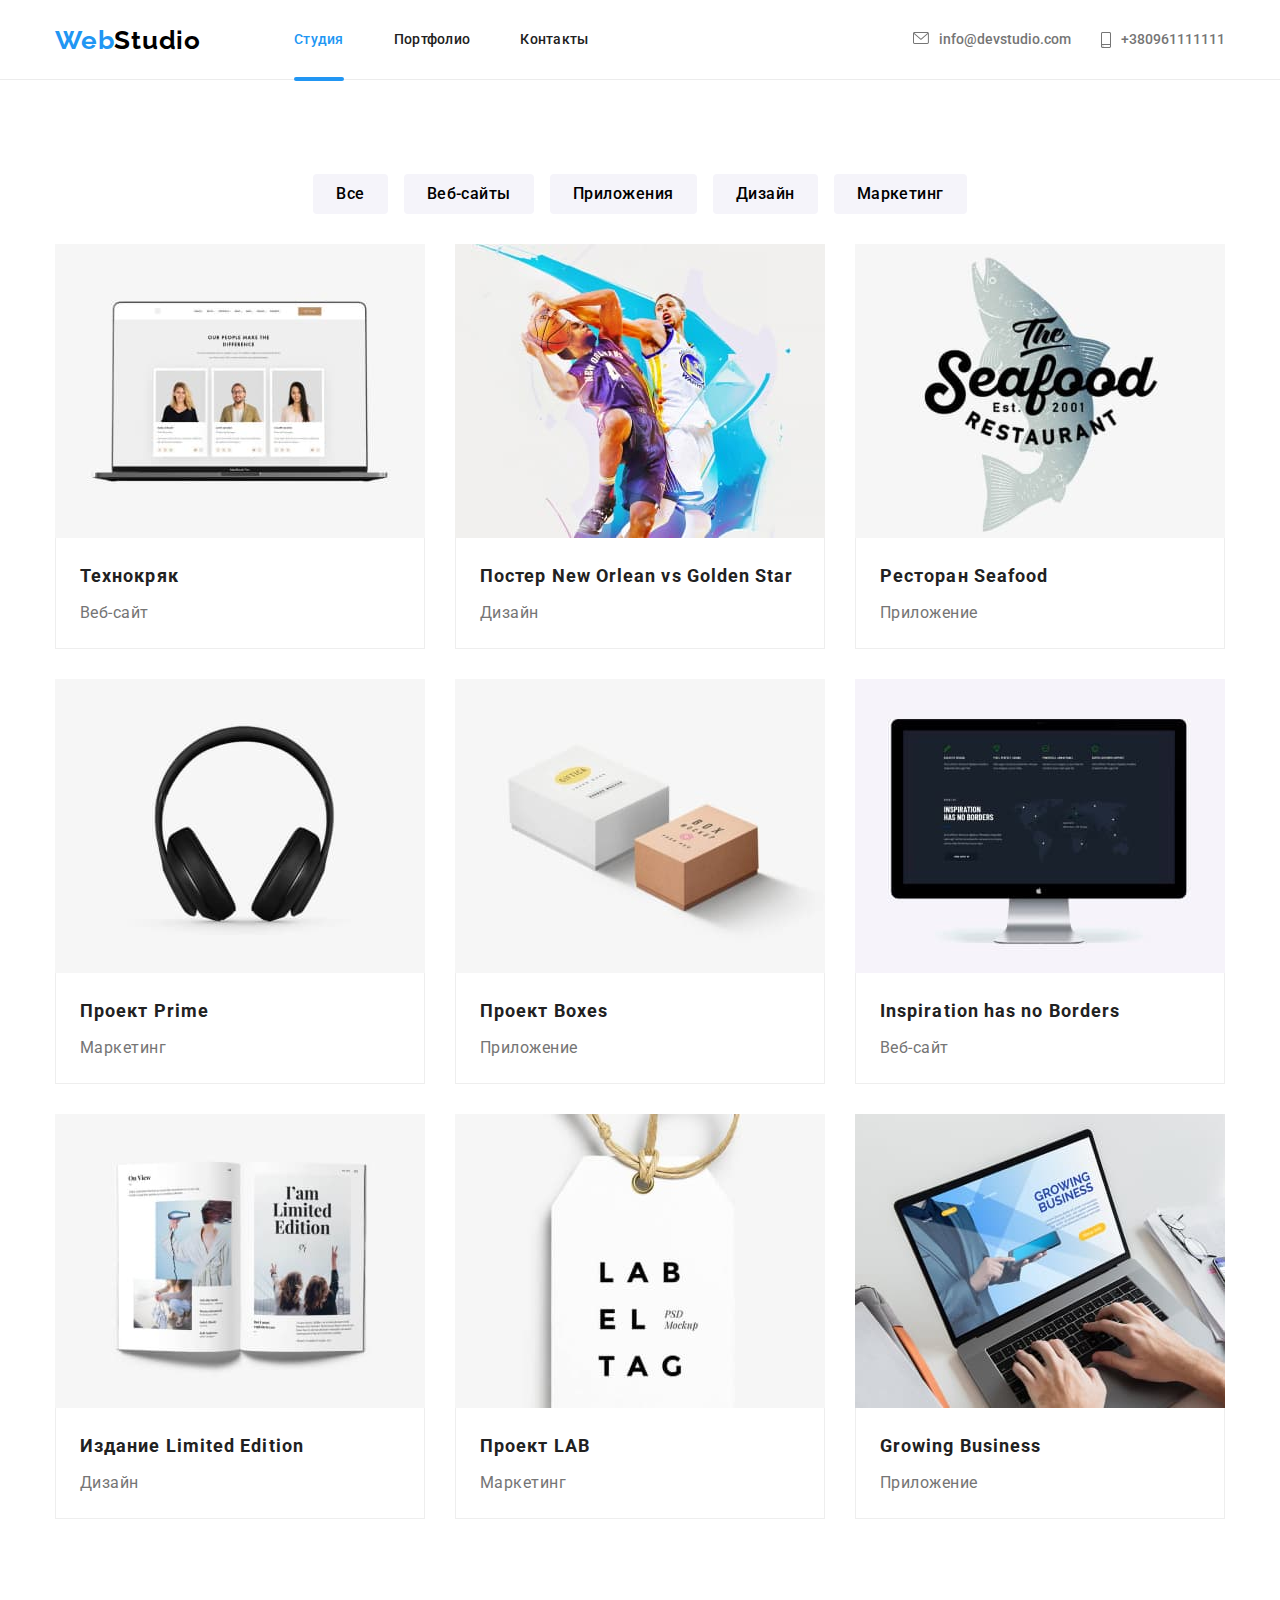
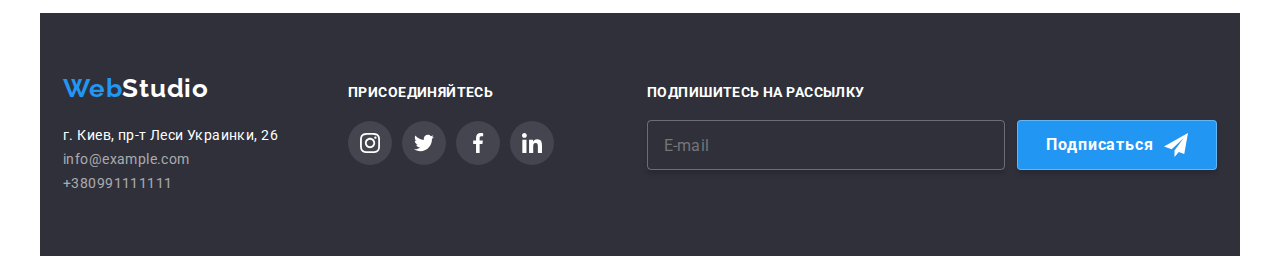
==== commit 9847ef00: "end" ====
--- a/portfolio.html
+++ b/portfolio.html
@@ -22,7 +22,7 @@
             <div class="flex-nav">
                 <a class="logo" href="./index.html"><span class="logo__web">Web</span><span
                         class="logo__studio">Studio</span></a>
-                <button type="button" class="mobile-menu__button" aria-expanded="false" aria-controls="flex-nav"
+                <button type="button" class="mobile-menu__button" aria-expanded="false" aria-controls="mobile-menu"
                     data-menu-button>
                     <svg width="40" height="40" aria-label="Переключатель мобильного меню">
                         <use class="mobile-menu__icon" href="./images/sprite.svg#icon-menu-open"></use>
@@ -51,7 +51,7 @@
                                 </svg>info@devstudio.com</a>
                         </li>
                         <li class="contact__item">
-                            <a class="contact__link" href="tel:+380961111111">
+                            <a class="contact__link phone" href="tel:+380961111111">
                                 <svg class="contact__icon" width="10" height="16">
                                     <use href="./images/sprite.svg#icon-smartphone-new">
                                     </use>
@@ -394,7 +394,7 @@
                                 <h2 class="product__name">Издание Limited Edition</h2>
                                 <p class="product__link">Дизайн</p>
                             </div>
-                        </a>
+                        
                     </li>
                     <li class="portfolio-image__list">
                         <a href="#" class="portfolio-image__link">
--- a/css/main.min.css
+++ b/css/main.min.css
@@ -1,2 +1,2 @@
-:root{--main-color: #212121;--secondary-color: #757575;--adress-hero-color: #FFFFFF;--hover-color: #2196F3;--hero-bgc: #2F303A;--header-border-color: #ECECEC;--image-border-color: #EEEEEE;--first-logo-color: #000000;--second-logo-color: #2196F3;--footer-contacts-color: rgba(255, 255, 255, 0.6);--footer-bgc: #2F303A;--section-command-bgc: #F5F4FA;--button-hover-bgc: rgba(24, 140, 232, 1);--general-font: 'Roboto', sans-serif;--secondary-font: 'Raleway', sans-serif;--button-font-family: inherit;--clients-icon-color: #AFB1B8}html{-webkit-box-sizing:border-box;box-sizing:border-box}*,*::before,*::after{-webkit-box-sizing:inherit;box-sizing:inherit}ul,li,p,span,h1,h2,h3{margin:0;padding:0}body{color:var(--main-color);font-family:var(--general-font),var(--secondary-font)}.body--scroll-hidden{-ms-overflow-style:none;scrollbar-width:none;overflow-y:hidden}.body--scroll-hidden::-webkit-scrollbar{display:none}.section{padding-top:60px;padding-bottom:60px}@media screen and (min-width: 1024px){.section{padding-top:94px;padding-bottom:94px}}.container{padding-left:15px;padding-right:15px;margin-left:auto;margin-right:auto}@media screen and (min-width: 480px){.container{width:480px}}@media screen and (min-width: 768px){.container{width:768px}}@media screen and (min-width: 1200px){.container{width:1200px}}.header{height:60px;border-bottom:1px solid var(--header-border-color);-webkit-box-sizing:border-box;box-sizing:border-box;background-color:var(--adress-hero-color)}@media screen and (min-width: 768px){.header{height:80px}}.logo{display:block;font-family:var(--secondary-font);font-weight:700;font-size:24px;line-height:1.19;letter-spacing:0.03em;text-decoration:none;text-align:left}@media screen and (min-width: 768px){.logo{margin-right:83px;text-align:center}}@media screen and (min-width: 1200px){.logo{margin-right:93px;font-size:26px}}.logo__web{color:var(--second-logo-color)}.logo__studio{color:var(--first-logo-color)}@media screen and (max-width: 767px){.menu__contact{display:-webkit-box;display:-ms-flexbox;display:flex;-webkit-box-orient:vertical;-webkit-box-direction:reverse;-ms-flex-direction:column-reverse;flex-direction:column-reverse;-webkit-box-pack:left;-ms-flex-pack:left;justify-content:left;-webkit-box-align:start;-ms-flex-align:start;align-items:flex-start}}.contact{display:-webkit-box;display:-ms-flexbox;display:flex;-webkit-box-orient:vertical;-webkit-box-direction:reverse;-ms-flex-direction:column-reverse;flex-direction:column-reverse;list-style-type:none;margin-left:auto}@media screen and (max-width: 767px){.contact{display:none}}@media screen and (min-width: 768px) and (max-width: 1199px){.contact{display:-webkit-box;display:-ms-flexbox;display:flex;-webkit-box-orient:vertical;-webkit-box-direction:normal;-ms-flex-direction:column;flex-direction:column;-ms-flex-wrap:wrap;flex-wrap:wrap;-webkit-box-align:baseline;-ms-flex-align:baseline;align-items:baseline;margin-left:auto}}@media screen and (min-width: 1200px){.contact{-ms-flex-wrap:nowrap;flex-wrap:nowrap;-webkit-box-orient:horizontal;-webkit-box-direction:normal;-ms-flex-direction:row;flex-direction:row;width:auto;margin-left:auto}}.contact__item{fill:var(--secondary-color);font-weight:500;line-height:1.17}@media screen and (max-width: 767px){.contact__item:first-child{font-weight:500;font-size:24px;margin-bottom:64px}.contact__item:last-child{margin-bottom:32px;font-size:34px}}@media screen and (min-width: 768px) and (max-width: 1199px){.contact__item{margin-bottom:10px;font-size:12px}.contact__item:last-child{margin-bottom:0}}@media screen and (min-width: 1200px){.contact__item{margin-right:30px;font-size:14px}.contact__item:last-child{margin-right:0}}.contact__link{display:-webkit-box;display:-ms-flexbox;display:flex;color:var(--secondary-color);text-decoration:none;-webkit-transition-property:color, fill;transition-property:color, fill;-webkit-transition-duration:250ms;transition-duration:250ms;-webkit-transition-timing-function:cubic-bezier(0.4, 0, 0.2, 1);transition-timing-function:cubic-bezier(0.4, 0, 0.2, 1)}.contact__link:hover,.contact__link:focus{color:var(--hover-color);fill:var(--hover-color)}@media screen and (min-width: 768px){.contact__link{font-size:12px}}@media screen and (min-width: 1200px){.contact__link{font-size:14px;line-height:1.14;padding:32px 0}}.contact__icon{margin-right:10px}@media screen and (max-width: 767px){.contact__icon{display:none}}.menu__contact{display:-webkit-box;display:-ms-flexbox;display:flex;list-style-type:none;-webkit-box-orient:vertical;-webkit-box-direction:reverse;-ms-flex-direction:column-reverse;flex-direction:column-reverse}@media screen and (min-width: 768px){.menu__contact{display:none}}.flex-nav{position:relative}@media screen and (min-width: 768px){.flex-nav{display:-webkit-box;display:-ms-flexbox;display:flex;-webkit-box-align:center;-ms-flex-align:center;align-items:center}}@media screen and (min-width: 768px){.menu{display:-webkit-box;display:-ms-flexbox;display:flex}}.menu__list{font-weight:500;font-size:40px;list-style-type:none;line-height:1.14}@media screen and (max-width: 767px){.menu__list{margin-bottom:32px}.menu__list:last-child{margin-bottom:0}}@media screen and (min-width: 768px){.menu__list{font-size:14px;line-height:1.14;letter-spacing:0.02em;margin-right:50px}.menu__list:last-child{margin-right:0}}.menu__link{display:block;color:var(--main-color);text-decoration:none;-webkit-transition:color 250ms cubic-bezier(0.4, 0, 0.2, 1);transition:color 250ms cubic-bezier(0.4, 0, 0.2, 1)}.menu__link:hover,.menu__link:focus{color:var(--hover-color)}@media screen and (min-width: 768px){.menu__link{position:relative;padding:32px 0px}}.menu__link--active{color:var(--hover-color)}@media screen and (min-width: 768px){.menu__link--active::after{content:"";display:block;margin-bottom:-1px;position:absolute;left:0;bottom:0;width:100%;height:4px;background-color:var(--hover-color);border-radius:2px}}@media screen and (max-width: 767px){.mobile-menu{display:none}.mobile-menu.is-open{position:fixed;top:0;left:0;right:0;bottom:0;max-width:100%;z-index:1;display:-webkit-box;display:-ms-flexbox;display:flex;-webkit-box-orient:vertical;-webkit-box-direction:normal;-ms-flex-direction:column;flex-direction:column;padding:48px 40px;background-color:var(--adress-hero-color);-webkit-box-shadow:0px 4px 8px rgba(0,0,0,0.04),0px 2px 4px rgba(0,0,0,0.08),0px 1px 3px rgba(0,0,0,0.16);box-shadow:0px 4px 8px rgba(0,0,0,0.04),0px 2px 4px rgba(0,0,0,0.08),0px 1px 3px rgba(0,0,0,0.16)}}@media screen and (min-width: 768px){.mobile-menu{display:-webkit-box;display:-ms-flexbox;display:flex;-webkit-box-orient:horizontal;-webkit-box-direction:normal;-ms-flex-direction:row;flex-direction:row;-webkit-box-pack:center;-ms-flex-pack:center;justify-content:center;-webkit-box-align:center;-ms-flex-align:center;align-items:center}}@media screen and (max-width: 767px){.mobile-menu__nav{-webkit-box-flex:1;-ms-flex-positive:1;flex-grow:1}}@media screen and (min-width: 768px){.mobile-menu__nav{display:-webkit-box;display:-ms-flexbox;display:flex;-webkit-box-align:center;-ms-flex-align:center;align-items:center}}.menu__social{display:-webkit-box;display:-ms-flexbox;display:flex}@media screen and (min-width: 768px){.menu__social{display:none}}.menu__social-list{-webkit-box-orient:vertical;-webkit-box-direction:reverse;-ms-flex-direction:column-reverse;flex-direction:column-reverse;padding-right:10px;margin-left:10px;list-style:none;font-weight:500;font-size:18px;line-height:1.22;letter-spacing:0.02em;text-decoration:none;color:var(--hover-color);border-right:1px solid rgba(33,33,33,0.2)}.menu__social-list:first-child{margin-left:0}.menu__social-list:last-child{border-right:none}.menu__social-link{display:block;color:var(--hover-color);text-decoration:none}.mobile-menu__button{display:-webkit-inline-box;display:-ms-inline-flexbox;display:inline-flex;position:absolute;top:15px;right:10px;-webkit-box-align:center;-ms-flex-align:center;align-items:center;-webkit-box-pack:center;-ms-flex-pack:center;justify-content:center;padding:0;border:0;background-color:transparent;z-index:2}.mobile-menu__button:hover,.mobile-menu__button:focus{fill:var(--hover-color)}.mobile-menu__button .mobile-menu__icon-close{display:none}.mobile-menu__button.is-open .mobile-menu__icon-close{display:block}.mobile-menu__button.is-open .mobile-menu__icon{display:none}@media screen and (min-width: 768px){.mobile-menu__button{display:none}}.hero{background-image:-webkit-gradient(linear, left top, left bottom, from(rgba(47,48,58,0.4)), to(rgba(47,48,58,0.4))),url(../images/heroimg@1x.jpg);background-image:linear-gradient(rgba(47,48,58,0.4), rgba(47,48,58,0.4)),url(../images/heroimg@1x.jpg);background-size:cover;background-repeat:no-repeat;background-position:center;max-width:767px;padding:118px 0;margin-left:auto;margin-right:auto;background-blend-mode:overlay;text-align:center}@media (min-device-pixel-ratio: 2), (-webkit-min-device-pixel-ratio: 2), (min-resolution: 192dpi), (min-resolution: 2dppx){.hero{background-image:-webkit-gradient(linear, left top, left bottom, from(rgba(47,48,58,0.4)), to(rgba(47,48,58,0.4))),url(../images/heromobile2x.jpg);background-image:linear-gradient(rgba(47,48,58,0.4), rgba(47,48,58,0.4)),url(../images/heromobile2x.jpg)}}@media screen and (min-width: 768px){.hero{background-image:-webkit-gradient(linear, left top, left bottom, from(rgba(47,48,58,0.4)), to(rgba(47,48,58,0.4))),url(../images/herotablet1x.jpg);background-image:linear-gradient(rgba(47,48,58,0.4), rgba(47,48,58,0.4)),url(../images/herotablet1x.jpg);max-width:1199px}}@media screen and (min-width: 768px) and (min-device-pixel-ratio: 2), screen and (min-width: 768px) and (-webkit-min-device-pixel-ratio: 2), screen and (min-width: 768px) and (min-resolution: 192dpi), screen and (min-width: 768px) and (min-resolution: 2dppx){.hero{background-image:-webkit-gradient(linear, left top, left bottom, from(rgba(47,48,58,0.4)), to(rgba(47,48,58,0.4))),url(../images/herotablet2x.jpg);background-image:linear-gradient(rgba(47,48,58,0.4), rgba(47,48,58,0.4)),url(../images/herotablet2x.jpg)}}@media screen and (min-width: 1200px){.hero{padding:200px 0;background-image:-webkit-gradient(linear, left top, left bottom, from(rgba(47,48,58,0.4)), to(rgba(47,48,58,0.4))),url(../images/herodesk1x.jpg);background-image:linear-gradient(rgba(47,48,58,0.4), rgba(47,48,58,0.4)),url(../images/herodesk1x.jpg);max-width:1600px}}@media screen and (min-width: 1200px) and (min-device-pixel-ratio: 2), screen and (min-width: 1200px) and (-webkit-min-device-pixel-ratio: 2), screen and (min-width: 1200px) and (min-resolution: 192dpi), screen and (min-width: 1200px) and (min-resolution: 2dppx){.hero{background-image:-webkit-gradient(linear, left top, left bottom, from(rgba(47,48,58,0.4)), to(rgba(47,48,58,0.4))),url(../images/herodesk2x.jpg);background-image:linear-gradient(rgba(47,48,58,0.4), rgba(47,48,58,0.4)),url(../images/herodesk2x.jpg)}}.hero__title{color:var(--adress-hero-color);font-weight:900;font-size:26px;line-height:1.62;text-align:center;letter-spacing:0.06em;text-transform:uppercase}@media screen and (min-width: 768px){.hero__title{max-width:360px;margin-left:auto;margin-right:auto}}@media screen and (min-width: 1200px){.hero__title{max-width:696px;margin-left:auto;margin-right:auto;font-size:44px;line-height:1.36}}.hero__button{display:inline-block;font-weight:700;font-size:16px;line-height:1.88;letter-spacing:0.06em;border:1px solid transparent;border-radius:4px;padding:10px 32px;margin-top:30px;cursor:pointer;color:var(--adress-hero-color);background-color:var(--hover-color);font-family:var(--button-font-family);-webkit-transition:color 250ms cubic-bezier(0.4, 0, 0.2, 1);transition:color 250ms cubic-bezier(0.4, 0, 0.2, 1)}.hero__button:hover,.hero__button:focus{background-color:var(--button-hover-bgc)}.backdrop{position:fixed;top:0;left:0;width:100%;height:100%;background:rgba(0,0,0,0.2);-webkit-transition-property:opacity, visibility;transition-property:opacity, visibility;-webkit-transition-duration:250ms;transition-duration:250ms;-webkit-transition-timing-function:cubic-bezier(0.4, 0, 0.2, 1);transition-timing-function:cubic-bezier(0.4, 0, 0.2, 1)}.is-hidden{visibility:hidden;opacity:0;pointer-events:none}.modal{position:absolute;padding:40px;top:50%;left:50%;max-width:450px;min-height:320px;max-height:609px;-webkit-transform:translate(-50%, -50%);transform:translate(-50%, -50%);background-color:var(--adress-hero-color);-webkit-box-shadow:0px 1px 3px rgba(0,0,0,0.12),0px 1px 1px rgba(0,0,0,0.14),0px 2px 1px rgba(0,0,0,0.2);box-shadow:0px 1px 3px rgba(0,0,0,0.12),0px 1px 1px rgba(0,0,0,0.14),0px 2px 1px rgba(0,0,0,0.2);border-radius:4px;z-index:3}@media screen and (min-width: 1200px){.modal{max-width:528px}}.modal-submit{display:-webkit-box;display:-ms-flexbox;display:flex;-webkit-box-align:center;-ms-flex-align:center;align-items:center;-webkit-box-pack:center;-ms-flex-pack:center;justify-content:center}.modal-submit__button{width:200px;height:50px;padding:0;color:var(--adress-hero-color);background-color:var(--hover-color);border:1px solid rgba(255,255,255,0.3);-webkit-box-sizing:border-box;box-sizing:border-box;-webkit-box-shadow:0px 4px 4px rgba(0,0,0,0.15);box-shadow:0px 4px 4px rgba(0,0,0,0.15);border-radius:4px;font-weight:700;font-size:16px;line-height:1.88;cursor:pointer;letter-spacing:0.06em}.modal__button{position:absolute;top:8px;right:8px;display:-webkit-box;display:-ms-flexbox;display:flex;background-color:#FFFFFF;width:30px;height:30px;border:1px solid rgba(0,0,0,0.1);border-radius:50%;-webkit-box-sizing:border-box;box-sizing:border-box;-webkit-box-pack:center;-ms-flex-pack:center;justify-content:center;-webkit-box-align:center;-ms-flex-align:center;align-items:center;cursor:pointer}.modal__close{fill:var(--first-logo-color);cursor:pointer;-webkit-transition:fill 250ms cubic-bezier(0.4, 0, 0.2, 1);transition:fill 250ms cubic-bezier(0.4, 0, 0.2, 1)}.modal__close:hover{fill:var(--hover-color)}.modal__title{display:block;font-weight:700;font-size:20px;line-height:1.5;text-align:center;letter-spacing:0.03em;margin-bottom:12px;min-width:100%}@media screen and (min-width: 1200px){.modal__title{font-size:20px;line-height:1.15}}.modal-form{display:-webkit-box;display:-ms-flexbox;display:flex;-webkit-box-orient:vertical;-webkit-box-direction:normal;-ms-flex-direction:column;flex-direction:column;margin-bottom:10px}.modal-form__label{color:var(--secondary-color);position:relative;font-size:12px;line-height:1.17}.modal-form__input{display:inline-block;color:var(--secondary-color);width:100%;height:40px;margin-top:4px;padding:12px 42px;border:1px solid rgba(33,33,33,0.2);-webkit-box-sizing:border-box;box-sizing:border-box;border-radius:4px;-webkit-transition-property:border;transition-property:border;-webkit-transition-duration:250ms;transition-duration:250ms;-webkit-transition-timing-function:cubic-bezier(0.4, 0, 0.2, 1);transition-timing-function:cubic-bezier(0.4, 0, 0.2, 1);outline:none}.modal-form__input:focus+.modal-form__icons{fill:var(--hover-color);border-color:var(--hover-color)}.modal-form__icons{display:block;position:absolute;top:50%;left:12px;margin:0;-webkit-transition-property:fill;transition-property:fill;-webkit-transition-duration:250ms;transition-duration:250ms;-webkit-transition-timing-function:cubic-bezier(0.4, 0, 0.2, 1);transition-timing-function:cubic-bezier(0.4, 0, 0.2, 1)}.modal-comment{display:-webkit-box;display:-ms-flexbox;display:flex;-webkit-box-orient:vertical;-webkit-box-direction:normal;-ms-flex-direction:column;flex-direction:column;height:120px;font-size:12px;line-height:1.17;margin-bottom:20px;letter-spacing:0.01em}.modal-comment__textfield{display:-webkit-box;display:-ms-flexbox;display:flex;-webkit-box-orient:vertical;-webkit-box-direction:normal;-ms-flex-direction:column;flex-direction:column;color:var(--secondary-color);margin-bottom:4px}.modal-comment__textarea{color:var(--secondary-color);padding:12px 16px;min-width:290px;height:448px;border:1px solid rgba(33,33,33,0.2);-webkit-box-sizing:border-box;box-sizing:border-box;border-radius:4px;letter-spacing:0.01em;-webkit-transition-property:border-color;transition-property:border-color;-webkit-transition-duration:250ms;transition-duration:250ms;-webkit-transition-timing-function:cubic-bezier(0.4, 0, 0.2, 1);transition-timing-function:cubic-bezier(0.4, 0, 0.2, 1);outline:none;resize:none}.modal-comment__textarea:focus{border-color:var(--hover-color)}.checkbox{display:-webkit-box;display:-ms-flexbox;display:flex;margin-bottom:30px;font-size:14px;line-height:1.714;letter-spacing:0.03em;color:var(--secondary-color)}.checkbox__label{-webkit-box-align:center;-ms-flex-align:center;align-items:center;-webkit-box-pack:center;-ms-flex-pack:center;justify-content:center}.checkbox__input{position:absolute;width:1px;height:1px;margin:-1px;border:0;padding:0;white-space:nowrap;-webkit-clip-path:inset(100%);clip-path:inset(100%);overflow:hidden}.checkbox__input:checked+.checkbox__icon{border-color:transparent;fill:none;border:#2196F3;background-color:#2196F3;background-image:url("../images/iconcheck-1.svg");background-size:contain;background-origin:border-box}.checkbox__icon{display:inline-block;left:0;border:2px solid #212121;border-radius:3px;margin-right:7px;width:16px;height:15px;cursor:pointer;-webkit-transition:background-color 250ms cubic-bezier(0.4, 0, 0.2, 1);transition:background-color 250ms cubic-bezier(0.4, 0, 0.2, 1)}.checkbox__policy{font-size:12px;line-height:1.17;letter-spacing:0.03em;-webkit-text-decoration-line:underline;text-decoration-line:underline}@media screen and (min-width: 1200px){.checkbox__policy{font-size:14px;line-height:1.71px}}.visually-hiden{position:absolute;width:1px;height:1px;margin:-1px;border:0;padding:0;white-space:nowrap;-webkit-clip-path:inset(100%);clip-path:inset(100%);overflow:hidden}.feature{padding-top:0px}@media screen and (max-width: 1199px){.feature{display:none}}.feature-images{display:-webkit-box;display:-ms-flexbox;display:flex;-webkit-box-orient:horizontal;-webkit-box-direction:normal;-ms-flex-direction:row;flex-direction:row;-webkit-box-align:center;-ms-flex-align:center;align-items:center;-webkit-box-pack:center;-ms-flex-pack:center;justify-content:center;max-width:100%;list-style:none}.feature-images__list{position:relative;margin-right:30px}.feature-images__list:last-child{margin-right:0}.feature-images__position{display:-webkit-box;display:-ms-flexbox;display:flex;position:absolute;left:0;bottom:0;background:rgba(47,48,58,0.8);width:370px;height:70px;-webkit-box-align:center;-ms-flex-align:center;align-items:center;-webkit-box-pack:center;-ms-flex-pack:center;justify-content:center}.feature-images__img{display:block;width:370px;height:auto}.feature-images__title{color:var(--adress-hero-color);font-weight:700;font-size:14px;line-height:1.14;letter-spacing:0.03em;text-transform:uppercase}.benefits{display:-webkit-box;display:-ms-flexbox;display:flex}@media screen and (max-width: 1199px){.benefits{-ms-flex-wrap:wrap;flex-wrap:wrap;max-width:100%;gap:30px}}@media screen and (min-width: 1200px){.benefits{-webkit-box-pack:center;-ms-flex-pack:center;justify-content:center;-webkit-box-align:center;-ms-flex-align:center;align-items:center}}.benefits__list{-webkit-box-flex:100%;-ms-flex:100%;flex:100%;list-style:none}@media screen and (min-width: 768px) and (max-width: 1199px){.benefits__list{-webkit-box-flex:calc(50% - 30px);-ms-flex:calc(50% - 30px);flex:calc(50% - 30px)}}@media screen and (min-width: 1200px){.benefits__list{display:inline-block;margin-right:30px;border-radius:4px}.benefits__list:last-child{margin-right:0}}.benefits__item{display:-webkit-box;display:-ms-flexbox;display:flex;-webkit-box-pack:center;-ms-flex-pack:center;justify-content:center;-webkit-box-align:center;-ms-flex-align:center;align-items:center;height:120px;margin-bottom:30px;background-color:var(--section-command-bgc);border-radius:4px}@media screen and (min-width: 1200px){.benefits__item{width:270px}}.benefits__title{margin-bottom:10px;font-weight:700;font-size:14px;line-height:1.14;text-transform:uppercase;letter-spacing:0.03em;text-align:center}@media screen and (min-width: 768px){.benefits__title{text-align:left}}.benefits__description{color:var(--secondary-color);font-size:14px;line-height:1.71;letter-spacing:0.03em;text-align:left}.command{display:block;list-style-type:none}@media screen and (min-width: 768px) and (max-width: 1199px){.command{display:-webkit-box;display:-ms-flexbox;display:flex;-ms-flex-wrap:wrap;flex-wrap:wrap;gap:30px}}@media screen and (min-width: 1200px){.command{display:-webkit-box;display:-ms-flexbox;display:flex;-webkit-box-pack:center;-ms-flex-pack:center;justify-content:center;-webkit-box-align:center;-ms-flex-align:center;align-items:center}}.command-item{background-color:var(--section-command-bgc)}.command__list{list-style:none;background-color:var(--adress-hero-color);-webkit-box-shadow:0px 1px 3px rgba(0,0,0,0.12),0px 1px 1px rgba(0,0,0,0.14),0px 2px 1px rgba(0,0,0,0.2);box-shadow:0px 1px 3px rgba(0,0,0,0.12),0px 1px 1px rgba(0,0,0,0.14),0px 2px 1px rgba(0,0,0,0.2);border-radius:0px 0px 4px 4px;text-align:center}@media screen and (max-width: 767px){.command__list{margin-bottom:30px}.command__list:last-child{margin-bottom:0}}@media screen and (max-width: 1199px){.command__list{-webkit-box-flex:100%;-ms-flex:100%;flex:100%}}@media screen and (min-width: 768px) and (max-width: 1199px){.command__list{-webkit-box-flex:calc(50% - 30px);-ms-flex:calc(50% - 30px);flex:calc(50% - 30px)}}@media screen and (min-width: 1200px){.command__list{margin-right:30px;margin-bottom:0}.command__list:last-child{margin-right:0}}.command__photo{display:block;height:auto;width:100%}@media screen and (min-width: 1200px){.command__photo{width:270px}}.team{padding-top:30px;padding-bottom:16px;text-align:center}.team__name{margin-bottom:10px;font-size:16px;font-weight:500;line-height:1.17;letter-spacing:0.03em}.team__work{color:var(--secondary-color);font-size:16px;margin-bottom:16px;line-height:1.17;letter-spacing:0.03em}.client{display:-webkit-box;display:-ms-flexbox;display:flex}@media screen and (max-width: 1199px){.client{-ms-flex-wrap:wrap;flex-wrap:wrap;-webkit-box-pack:justify;-ms-flex-pack:justify;justify-content:space-between;gap:30px}}@media screen and (min-width: 1200px){.client{-webkit-box-pack:center;-ms-flex-pack:center;justify-content:center;-webkit-box-align:center;-ms-flex-align:center;align-items:center}}.client__item{-webkit-box-flex:calc(50% - 30px);-ms-flex:calc(50% - 30px);flex:calc(50% - 30px);list-style-type:none}@media screen and (min-width: 768px) and (max-width: 1199px){.client__item{-webkit-box-flex:33%;-ms-flex:33%;flex:33%;-webkit-box-flex:calc(33% - 30px);-ms-flex:calc(33% - 30px);flex:calc(33% - 30px)}}@media screen and (min-width: 1200px){.client__item{list-style-type:none}}.client__link{display:-webkit-box;display:-ms-flexbox;display:flex;height:92px;-webkit-box-pack:center;-ms-flex-pack:center;justify-content:center;-webkit-box-align:center;-ms-flex-align:center;align-items:center;fill:var(--clients-icon-color);border:1px solid #AFB1B8;border-radius:4px;-webkit-transition-property:fill, border-color;transition-property:fill, border-color;-webkit-transition-duration:250ms;transition-duration:250ms;-webkit-transition-timing-function:cubic-bezier(0.4, 0, 0.2, 1);transition-timing-function:cubic-bezier(0.4, 0, 0.2, 1)}.client__link:hover,.client__link:focus{fill:var(--hover-color);border-color:var(--hover-color)}@media screen and (min-width: 1200px){.client__link{width:170px}}.footer-adress{display:inline-block;margin:0;padding:0}@media screen and (min-width: 480px) and (max-width: 1199px){.footer-adress{display:-webkit-box;display:-ms-flexbox;display:flex;-webkit-box-orient:vertical;-webkit-box-direction:normal;-ms-flex-direction:column;flex-direction:column;-webkit-box-pack:center;-ms-flex-pack:center;justify-content:center;-webkit-box-align:center;-ms-flex-align:center;align-items:center;-webkit-box-flex:50%;-ms-flex:50%;flex:50%}}@media screen and (min-width: 480px) and (max-width: 1199px){.footer-adress{-webkit-box-pack:left;-ms-flex-pack:left;justify-content:left}}.adress{font-style:normal;font-size:14px;line-height:1.71;display:-webkit-box;display:-ms-flexbox;display:flex;-webkit-box-orient:vertical;-webkit-box-direction:normal;-ms-flex-direction:column;flex-direction:column;-webkit-box-align:start;-ms-flex-align:start;align-items:flex-start}@media screen and (min-width: 1200px){.adress{text-align:left}}.adress__maplink{display:block;color:var(--adress-hero-color);letter-spacing:0.03em;text-decoration:none;-webkit-transition:color 250ms cubic-bezier(0.4, 0, 0.2, 1);transition:color 250ms cubic-bezier(0.4, 0, 0.2, 1)}.adress__maplink:hover,.adress__maplink:focus{color:var(--hover-color)}@media screen and (max-width: 1199px){.adress__link{margin-bottom:9px}.adress__link:last-child{margin-bottom:60px}}@media screen and (max-width: 1199px) and (min-width: 1200px){.adress__link{margin-bottom:6px}.adress__link:first-child{margin-bottom:0}}.adress__link .adress__contacts{display:block;color:var(--footer-contacts-color);font-size:14px;line-height:1.71;letter-spacing:0.03em;text-decoration:none;-webkit-transition:color 250ms cubic-bezier(0.4, 0, 0.2, 1);transition:color 250ms cubic-bezier(0.4, 0, 0.2, 1)}.adress__link .adress__contacts:hover,.adress__link .adress__contacts:focus{color:var(--hover-color)}.adress__nav{list-style-type:none}.footer-form__title{display:-webkit-inline-box;display:-ms-inline-flexbox;display:inline-flex;color:var(--adress-hero-color);margin-bottom:20px;font-weight:700;font-size:14px;line-height:16px;letter-spacing:0.03em;text-transform:uppercase;text-align:center}@media screen and (min-width: 1200px){.form{display:-webkit-box;display:-ms-flexbox;display:flex;-webkit-box-align:end;-ms-flex-align:end;align-items:flex-end;-webkit-box-pack:justify;-ms-flex-pack:justify;justify-content:space-between}}.form__item{text-align:center;list-style:none;outline:none}@media screen and (min-width: 1200px){.form__item{margin-right:12px;text-align:left}.form__item:last-child{margin-right:0}}.form__item input[type=email]{-webkit-box-flex:100%;-ms-flex:100%;flex:100%;width:100%;color:rgba(255,255,255,0.6);height:50px;padding:15px 16px;color:var(--secondary-color);font-weight:400;font-size:12px;line-height:14px;letter-spacing:0.01em;font-size:16px;line-height:1.87;background:inherit;border:1px solid rgba(255,255,255,0.3);border-radius:4px;-webkit-box-shadow:0px 4px 4px rgba(0,0,0,0.15);box-shadow:0px 4px 4px rgba(0,0,0,0.15);-webkit-transition:border 250ms cubic-bezier(0.4, 0, 0.2, 1);transition:border 250ms cubic-bezier(0.4, 0, 0.2, 1);outline:none}@media screen and (max-width: 1199px){.form__item input[type=email]{margin-bottom:20px}}.form__item input[type=email]:focus{border-color:var(--hover-color)}.form__button{display:-webkit-box;display:-ms-flexbox;display:flex;width:200px;height:50px;padding:0;color:var(--adress-hero-color);background-color:var(--hover-color);border:1px solid rgba(255,255,255,0.3);-webkit-box-sizing:border-box;box-sizing:border-box;-webkit-box-shadow:0px 4px 4px rgba(0,0,0,0.15);box-shadow:0px 4px 4px rgba(0,0,0,0.15);border-radius:4px;font-weight:700;font-size:16px;line-height:1.88;-webkit-box-align:center;-ms-flex-align:center;align-items:center;-webkit-box-pack:center;-ms-flex-pack:center;justify-content:center;letter-spacing:0.06em;cursor:pointer}@media screen and (max-width: 1199px){.form__button{margin-left:auto;margin-right:auto}}.form__icon{margin-left:10px;fill:var(--adress-hero-color)}.footer-form{display:-webkit-box;display:-ms-flexbox;display:flex;-ms-flex-wrap:wrap;flex-wrap:wrap;-webkit-box-pack:center;-ms-flex-pack:center;justify-content:center}@media screen and (max-width: 1199px){.footer-form{-webkit-box-orient:vertical;-webkit-box-direction:normal;-ms-flex-direction:column;flex-direction:column;-webkit-box-flex:1;-ms-flex:auto;flex:auto;-webkit-box-align:center;-ms-flex-align:center;align-items:center;-webkit-box-pack:center;-ms-flex-pack:center;justify-content:center}}@media screen and (min-width: 1200px){.footer-form{-webkit-box-orient:horizontal;-webkit-box-direction:normal;-ms-flex-direction:row;flex-direction:row;max-width:570px}}.footer-adress__logo{display:inline-block;margin-bottom:20px;font-family:var(--secondary-font);font-weight:700;font-size:24px;line-height:1.19;letter-spacing:0.03em;text-decoration:none}@media screen and (min-width: 1200px){.footer-adress__logo{font-size:26px;text-align:left}}.logo__foot{color:var(--adress-hero-color)}.footer-position{display:block;text-align:center}@media screen and (min-width: 768px){.footer-position{display:-webkit-box;display:-ms-flexbox;display:flex;-ms-flex-wrap:wrap;flex-wrap:wrap;-webkit-box-align:baseline;-ms-flex-align:baseline;align-items:baseline}}@media screen and (min-width: 1200px){.footer-position{-ms-flex-wrap:nowrap;flex-wrap:nowrap;text-align:left}}@media screen and (max-width: 767px){.social-link-footer{-webkit-box-flex:50%;-ms-flex:50%;flex:50%;margin-bottom:60px}}@media screen and (min-width: 768px) and (max-width: 1199px){.social-link-footer{-webkit-box-flex:50%;-ms-flex:50%;flex:50%}}@media screen and (min-width: 1200px){.social-link-footer{margin-left:70px;display:-webkit-box;display:-ms-flexbox;display:flex;-webkit-box-orient:vertical;-webkit-box-direction:normal;-ms-flex-direction:column;flex-direction:column;-webkit-box-align:start;-ms-flex-align:start;align-items:flex-start}}.footer-icon{display:-webkit-box;display:-ms-flexbox;display:flex}@media screen and (max-width: 1199px){.footer-icon{-webkit-box-pack:center;-ms-flex-pack:center;justify-content:center;-webkit-box-align:center;-ms-flex-align:center;align-items:center}}@media screen and (min-width: 1200px){.footer-icon{margin-right:93px}}.social-link-footer__title{display:inline-block;color:var(--adress-hero-color);margin-bottom:20px;font-weight:700;font-size:14px;line-height:1.17;letter-spacing:0.03em;text-transform:uppercase}.footer-icon__link{display:-webkit-box;display:-ms-flexbox;display:flex;-webkit-box-align:center;-ms-flex-align:center;align-items:center;-webkit-box-pack:center;-ms-flex-pack:center;justify-content:center;fill:var(--adress-hero-color);border:1px solid transparent;border-radius:50%;width:44px;height:44px;background-color:rgba(255,255,255,0.1);list-style-type:none;-webkit-transition-property:background-color, border-color;transition-property:background-color, border-color;-webkit-transition-duration:250ms;transition-duration:250ms;-webkit-transition-timing-function:cubic-bezier(0.4, 0, 0.2, 1);transition-timing-function:cubic-bezier(0.4, 0, 0.2, 1)}.footer-icon__link:hover,.footer-icon__link:focus{background-color:var(--hover-color);border-color:var(--hover-color)}.footer-icon__list{list-style-type:none;margin-right:10px}.footer-icon__list:last-child{margin-right:0}.footer{max-width:1600px;width:100%;padding:60px 0;-webkit-box-sizing:border-box;box-sizing:border-box;background-color:var(--footer-bgc)}@media screen and (min-width: 1200px){.footer{display:-webkit-box;display:-ms-flexbox;display:flex;-ms-flex-wrap:wrap;flex-wrap:wrap;-webkit-box-pack:center;-ms-flex-pack:center;justify-content:center;-webkit-box-align:center;-ms-flex-align:center;align-items:center}}.portfolio-buttons{display:-webkit-box;display:-ms-flexbox;display:flex;-ms-flex-wrap:wrap;flex-wrap:wrap;gap:8px;margin-bottom:30px}@media screen and (min-width: 768px){.portfolio-buttons{-webkit-box-pack:center;-ms-flex-pack:center;justify-content:center;margin-bottom:50px}}.portfolio-buttons__list{list-style-type:none}@media screen and (min-width: 1200px){.portfolio-buttons__list{margin-right:8px;margin-bottom:0}.portfolio-buttons__list:last-child{margin-right:0}}.portfolio-buttons__filter{padding:6px 22px;border:1px solid transparent;border-radius:4px;cursor:pointer;background-color:var(--section-command-bgc);font-family:var(--button-font-family);font-weight:500;font-size:16px;line-height:1.62;letter-spacing:0.03em;-webkit-transition-property:color, background-color, -webkit-box-shadow;transition-property:color, background-color, -webkit-box-shadow;transition-property:color, background-color, box-shadow;transition-property:color, background-color, box-shadow, -webkit-box-shadow;-webkit-transition-duration:250ms;transition-duration:250ms;-webkit-transition-timing-function:cubic-bezier(0.4, 0, 0.2, 1);transition-timing-function:cubic-bezier(0.4, 0, 0.2, 1)}.portfolio-buttons__filter:hover,.portfolio-buttons__filter:focus{background-color:var(--hover-color);color:var(--adress-hero-color);-webkit-box-shadow:0px 4px 4px rgba(0,0,0,0.25);box-shadow:0px 4px 4px rgba(0,0,0,0.25)}.portfolio-image{-webkit-box-pack:center;-ms-flex-pack:center;justify-content:center;-webkit-box-align:center;-ms-flex-align:center;align-items:center;-webkit-box-flex:100%;-ms-flex:100%;flex:100%;display:-webkit-box;display:-ms-flexbox;display:flex;-ms-flex-wrap:wrap;flex-wrap:wrap;gap:30px;list-style-type:none;width:100%}.portfolio-image__photo{display:block;height:auto;width:100%;height:auto;-o-object-fit:cover;object-fit:cover;-o-object-position:center;object-position:center}.portfolio-image__list{-webkit-box-flex:100%;-ms-flex:100%;flex:100%}@media screen and (min-width: 768px) and (max-width: 1199px){.portfolio-image__list{-webkit-box-flex:calc(50% - 30px);-ms-flex:calc(50% - 30px);flex:calc(50% - 30px)}.portfolio-image__list:last-child a{width:354px}}@media screen and (min-width: 1200px){.portfolio-image__list{-webkit-box-flex:calc(33% - 60px);-ms-flex:calc(33% - 60px);flex:calc(33% - 60px)}}.portfolio-image__link{display:block;text-decoration:none;-webkit-transition:-webkit-box-shadow 250ms cubic-bezier(0.4, 0, 0.2, 1);transition:-webkit-box-shadow 250ms cubic-bezier(0.4, 0, 0.2, 1);transition:box-shadow 250ms cubic-bezier(0.4, 0, 0.2, 1);transition:box-shadow 250ms cubic-bezier(0.4, 0, 0.2, 1), -webkit-box-shadow 250ms cubic-bezier(0.4, 0, 0.2, 1)}.portfolio-image__link:hover{-webkit-box-shadow:0px 4px 4px rgba(0,0,0,0.25);box-shadow:0px 4px 4px rgba(0,0,0,0.25)}.portfolio-image__link:focus{-webkit-transform:translateY(0);transform:translateY(0);-webkit-box-shadow:0px 4px 4px rgba(0,0,0,0.25);box-shadow:0px 4px 4px rgba(0,0,0,0.25)}.portfolio-image__link:hover .overlay__title{-webkit-transform:translateY(0);transform:translateY(0)}.portfolio-image__link:focus .overlay__title{-webkit-transform:translateY(0);transform:translateY(0)}.product{padding:20px 24px;border:1px solid var(--image-border-color);border-top:0;text-decoration:none}@media screen and (min-width: 768px) and (max-width: 1199px){.product{padding:20px 0px 20px 24px}}.product__name{color:var(--main-color);margin-bottom:4px;font-weight:700;font-size:18px;line-height:2;letter-spacing:0.06em}.product__link{color:var(--secondary-color);font-size:16px;line-height:1.88;letter-spacing:0.03em;text-decoration:none}.overlay{position:relative;overflow:hidden}.overlay__title{position:absolute;display:block;min-width:320px;height:100%;top:0;left:0;padding:63px 24px;color:var(--adress-hero-color);background-color:rgba(33,150,243,0.9);font-size:18px;line-height:1.56;letter-spacing:0.03em;text-align:left;-webkit-transform:translateY(100%);transform:translateY(100%);-webkit-transition:-webkit-transform 250ms cubic-bezier(0.4, 0, 0.2, 1);transition:-webkit-transform 250ms cubic-bezier(0.4, 0, 0.2, 1);transition:transform 250ms cubic-bezier(0.4, 0, 0.2, 1);transition:transform 250ms cubic-bezier(0.4, 0, 0.2, 1), -webkit-transform 250ms cubic-bezier(0.4, 0, 0.2, 1)}.social{display:-webkit-box;display:-ms-flexbox;display:flex;-webkit-box-align:center;-ms-flex-align:center;align-items:center;-webkit-box-pack:center;-ms-flex-pack:center;justify-content:center;list-style-type:none}.social__list{margin-right:10px}.social__list:last-child{margin-right:0}.social__link{display:-webkit-box;display:-ms-flexbox;display:flex;color:var(--adress-hero-color);fill:var(--clients-icon-color);border:1px solid transparent;border-radius:50%;width:44px;height:44px;-webkit-box-align:center;-ms-flex-align:center;align-items:center;-webkit-box-pack:center;-ms-flex-pack:center;justify-content:center;-webkit-transition-property:background-color, fill, -webkit-box-shadow;transition-property:background-color, fill, -webkit-box-shadow;transition-property:background-color, fill, box-shadow;transition-property:background-color, fill, box-shadow, -webkit-box-shadow;-webkit-transition-duration:250ms;transition-duration:250ms;-webkit-transition-timing-function:cubic-bezier(0.4, 0, 0.2, 1);transition-timing-function:cubic-bezier(0.4, 0, 0.2, 1)}.social__link:hover,.social__link:focus{fill:var(--adress-hero-color);border:color var(--hover-color);background-color:var(--hover-color);-webkit-box-shadow:0px 4px 4px rgba(0,0,0,0.25);box-shadow:0px 4px 4px rgba(0,0,0,0.25)}.title{margin-bottom:50px;font-weight:700;font-size:36px;line-height:1.17;text-align:center;letter-spacing:0.03em}
+:root{--main-color: #212121;--secondary-color: #757575;--adress-hero-color: #FFFFFF;--hover-color: #2196F3;--hero-bgc: #2F303A;--header-border-color: #ECECEC;--image-border-color: #EEEEEE;--first-logo-color: #000000;--second-logo-color: #2196F3;--footer-contacts-color: rgba(255, 255, 255, 0.6);--footer-bgc: #2F303A;--section-command-bgc: #F5F4FA;--button-hover-bgc: rgba(24, 140, 232, 1);--general-font: 'Roboto', sans-serif;--secondary-font: 'Raleway', sans-serif;--button-font-family: inherit;--clients-icon-color: #AFB1B8}html{-webkit-box-sizing:border-box;box-sizing:border-box}*,*::before,*::after{-webkit-box-sizing:inherit;box-sizing:inherit}ul,li,p,span,h1,h2,h3{margin:0;padding:0}body{color:var(--main-color);font-family:var(--general-font),var(--secondary-font)}.body--scroll-hidden{-ms-overflow-style:none;scrollbar-width:none;overflow-y:hidden}.body--scroll-hidden::-webkit-scrollbar{display:none}.section{padding-top:60px;padding-bottom:60px}@media screen and (min-width: 1024px){.section{padding-top:94px;padding-bottom:94px}}.container{padding-left:15px;padding-right:15px;margin-left:auto;margin-right:auto}@media screen and (min-width: 480px){.container{width:480px}}@media screen and (min-width: 768px){.container{width:768px}}@media screen and (min-width: 1200px){.container{width:1200px}}.header{height:60px;border-bottom:1px solid var(--header-border-color);-webkit-box-sizing:border-box;box-sizing:border-box;background-color:var(--adress-hero-color)}@media screen and (min-width: 768px){.header{height:80px}}.logo{display:block;padding:16px 0;font-family:var(--secondary-font);font-weight:700;font-size:24px;line-height:1.19;letter-spacing:0.03em;text-decoration:none;text-align:left}@media screen and (min-width: 768px){.logo{padding:0;margin-right:83px;text-align:center}}@media screen and (min-width: 1200px){.logo{margin-right:93px;font-size:26px}}.logo__web{color:var(--second-logo-color)}.logo__studio{color:var(--first-logo-color)}@media screen and (max-width: 767px){.menu__contact{display:-webkit-box;display:-ms-flexbox;display:flex;-webkit-box-orient:vertical;-webkit-box-direction:reverse;-ms-flex-direction:column-reverse;flex-direction:column-reverse;-webkit-box-pack:left;-ms-flex-pack:left;justify-content:left;-webkit-box-align:start;-ms-flex-align:start;align-items:flex-start}}.contact{display:-webkit-box;display:-ms-flexbox;display:flex;-webkit-box-orient:vertical;-webkit-box-direction:reverse;-ms-flex-direction:column-reverse;flex-direction:column-reverse;list-style-type:none;margin-left:auto}@media screen and (max-width: 767px){.contact{display:none}}@media screen and (min-width: 768px) and (max-width: 1199px){.contact{display:-webkit-box;display:-ms-flexbox;display:flex;-webkit-box-orient:vertical;-webkit-box-direction:normal;-ms-flex-direction:column;flex-direction:column;-ms-flex-wrap:wrap;flex-wrap:wrap;-webkit-box-align:baseline;-ms-flex-align:baseline;align-items:baseline;margin-left:auto}}@media screen and (min-width: 1200px){.contact{-ms-flex-wrap:nowrap;flex-wrap:nowrap;-webkit-box-orient:horizontal;-webkit-box-direction:normal;-ms-flex-direction:row;flex-direction:row;width:auto;margin-left:auto}}.contact__item{fill:var(--secondary-color);font-weight:500;line-height:1.17}@media screen and (max-width: 767px){.contact__item:first-child{font-weight:500;font-size:24px;margin-bottom:64px}.contact__item:last-child{margin-bottom:32px;font-size:34px}}@media screen and (min-width: 768px) and (max-width: 1199px){.contact__item{margin-bottom:10px;font-size:12px}.contact__item:last-child{margin-bottom:0}}@media screen and (min-width: 1200px){.contact__item{margin-right:30px;font-size:14px}.contact__item:last-child{margin-right:0}}.contact__link{display:-webkit-box;display:-ms-flexbox;display:flex;color:var(--secondary-color);text-decoration:none;-webkit-transition-property:color, fill;transition-property:color, fill;-webkit-transition-duration:250ms;transition-duration:250ms;-webkit-transition-timing-function:cubic-bezier(0.4, 0, 0.2, 1);transition-timing-function:cubic-bezier(0.4, 0, 0.2, 1)}.contact__link:hover,.contact__link:focus{color:var(--hover-color);fill:var(--hover-color)}@media screen and (min-width: 768px){.contact__link{font-size:12px}}@media screen and (min-width: 1200px){.contact__link{font-size:14px;line-height:1.14;padding:32px 0}}.phone{color:var(--hover-color)}@media screen and (min-width: 768px){.phone{color:var(--secondary-color)}}.contact__icon{margin-right:10px}@media screen and (max-width: 767px){.contact__icon{display:none}}.menu__contact{display:-webkit-box;display:-ms-flexbox;display:flex;list-style-type:none;-webkit-box-orient:vertical;-webkit-box-direction:reverse;-ms-flex-direction:column-reverse;flex-direction:column-reverse}@media screen and (min-width: 768px){.menu__contact{display:none}}.flex-nav{position:relative}@media screen and (min-width: 768px){.flex-nav{display:-webkit-box;display:-ms-flexbox;display:flex;-webkit-box-align:center;-ms-flex-align:center;align-items:center}}@media screen and (min-width: 768px){.menu{display:-webkit-box;display:-ms-flexbox;display:flex}}.menu__list{font-weight:500;font-size:40px;list-style-type:none;line-height:1.14}@media screen and (max-width: 767px){.menu__list{margin-bottom:32px}.menu__list:last-child{margin-bottom:0}}@media screen and (min-width: 768px){.menu__list{font-size:14px;line-height:1.14;letter-spacing:0.02em;margin-right:50px}.menu__list:last-child{margin-right:0}}.menu__link{display:block;color:var(--main-color);text-decoration:none;-webkit-transition:color 250ms cubic-bezier(0.4, 0, 0.2, 1);transition:color 250ms cubic-bezier(0.4, 0, 0.2, 1)}.menu__link:hover,.menu__link:focus{color:var(--hover-color)}@media screen and (min-width: 768px){.menu__link{position:relative;padding:32px 0px}}.menu__link--active{color:var(--hover-color)}@media screen and (min-width: 768px){.menu__link--active::after{content:"";display:block;margin-bottom:-1px;position:absolute;left:0;bottom:0;width:100%;height:4px;background-color:var(--hover-color);border-radius:2px}}@media screen and (max-width: 767px){.mobile-menu{display:none}.mobile-menu.is-open{position:fixed;top:0;left:0;right:0;bottom:0;max-width:100%;z-index:1;display:-webkit-box;display:-ms-flexbox;display:flex;-webkit-box-orient:vertical;-webkit-box-direction:normal;-ms-flex-direction:column;flex-direction:column;padding:48px 40px;background-color:var(--adress-hero-color);-webkit-box-shadow:0px 4px 8px rgba(0,0,0,0.04),0px 2px 4px rgba(0,0,0,0.08),0px 1px 3px rgba(0,0,0,0.16);box-shadow:0px 4px 8px rgba(0,0,0,0.04),0px 2px 4px rgba(0,0,0,0.08),0px 1px 3px rgba(0,0,0,0.16)}}@media screen and (min-width: 768px){.mobile-menu{display:-webkit-box;display:-ms-flexbox;display:flex;-webkit-box-orient:horizontal;-webkit-box-direction:normal;-ms-flex-direction:row;flex-direction:row;-webkit-box-pack:center;-ms-flex-pack:center;justify-content:center;-webkit-box-align:center;-ms-flex-align:center;align-items:center}}@media screen and (max-width: 767px){.mobile-menu__nav{-webkit-box-flex:1;-ms-flex-positive:1;flex-grow:1}}@media screen and (min-width: 768px){.mobile-menu__nav{display:-webkit-box;display:-ms-flexbox;display:flex;-webkit-box-align:center;-ms-flex-align:center;align-items:center}}.menu__social{display:-webkit-box;display:-ms-flexbox;display:flex}@media screen and (min-width: 768px){.menu__social{display:none}}.menu__social-list{-webkit-box-orient:vertical;-webkit-box-direction:reverse;-ms-flex-direction:column-reverse;flex-direction:column-reverse;padding-right:10px;margin-left:10px;list-style:none;font-weight:500;font-size:18px;line-height:1.22;letter-spacing:0.02em;text-decoration:none;color:var(--hover-color);border-right:1px solid rgba(33,33,33,0.2)}.menu__social-list:first-child{margin-left:0}.menu__social-list:last-child{border-right:none}.menu__social-link{display:block;color:var(--hover-color);text-decoration:none}.mobile-menu__button{display:-webkit-inline-box;display:-ms-inline-flexbox;display:inline-flex;position:absolute;top:15px;right:10px;-webkit-box-align:center;-ms-flex-align:center;align-items:center;-webkit-box-pack:center;-ms-flex-pack:center;justify-content:center;padding:0;border:0;background-color:transparent;z-index:2}.mobile-menu__button:hover,.mobile-menu__button:focus{fill:var(--hover-color)}.mobile-menu__button .mobile-menu__icon-close{display:none}.mobile-menu__button.is-open .mobile-menu__icon-close{display:block}.mobile-menu__button.is-open .mobile-menu__icon{display:none}@media screen and (min-width: 768px){.mobile-menu__button{display:none}}.hero{background-image:-webkit-gradient(linear, left top, left bottom, from(rgba(47,48,58,0.4)), to(rgba(47,48,58,0.4))),url(../images/heroimg@1x.jpg);background-image:linear-gradient(rgba(47,48,58,0.4), rgba(47,48,58,0.4)),url(../images/heroimg@1x.jpg);background-size:cover;background-repeat:no-repeat;background-position:center;max-width:767px;padding:118px 0;margin-left:auto;margin-right:auto;background-blend-mode:overlay;text-align:center}@media (min-device-pixel-ratio: 2), (-webkit-min-device-pixel-ratio: 2), (min-resolution: 192dpi), (min-resolution: 2dppx){.hero{background-image:-webkit-gradient(linear, left top, left bottom, from(rgba(47,48,58,0.4)), to(rgba(47,48,58,0.4))),url(../images/heromobile2x.jpg);background-image:linear-gradient(rgba(47,48,58,0.4), rgba(47,48,58,0.4)),url(../images/heromobile2x.jpg)}}@media screen and (min-width: 768px){.hero{background-image:-webkit-gradient(linear, left top, left bottom, from(rgba(47,48,58,0.4)), to(rgba(47,48,58,0.4))),url(../images/herotablet1x.jpg);background-image:linear-gradient(rgba(47,48,58,0.4), rgba(47,48,58,0.4)),url(../images/herotablet1x.jpg)}}@media screen and (min-width: 768px) and (min-device-pixel-ratio: 2), screen and (min-width: 768px) and (-webkit-min-device-pixel-ratio: 2), screen and (min-width: 768px) and (min-resolution: 192dpi), screen and (min-width: 768px) and (min-resolution: 2dppx){.hero{background-image:-webkit-gradient(linear, left top, left bottom, from(rgba(47,48,58,0.4)), to(rgba(47,48,58,0.4))),url(../images/herotablet2x.jpg);background-image:linear-gradient(rgba(47,48,58,0.4), rgba(47,48,58,0.4)),url(../images/herotablet2x.jpg)}}@media screen and (min-width: 1200px){.hero{padding:200px 0;background-image:-webkit-gradient(linear, left top, left bottom, from(rgba(47,48,58,0.4)), to(rgba(47,48,58,0.4))),url(../images/herodesk1x.jpg);background-image:linear-gradient(rgba(47,48,58,0.4), rgba(47,48,58,0.4)),url(../images/herodesk1x.jpg)}}@media screen and (min-width: 1200px) and (min-device-pixel-ratio: 2), screen and (min-width: 1200px) and (-webkit-min-device-pixel-ratio: 2), screen and (min-width: 1200px) and (min-resolution: 192dpi), screen and (min-width: 1200px) and (min-resolution: 2dppx){.hero{background-image:-webkit-gradient(linear, left top, left bottom, from(rgba(47,48,58,0.4)), to(rgba(47,48,58,0.4))),url(../images/herodesk2x.jpg);background-image:linear-gradient(rgba(47,48,58,0.4), rgba(47,48,58,0.4)),url(../images/herodesk2x.jpg)}}.hero__title{color:var(--adress-hero-color);font-weight:900;font-size:26px;line-height:1.62;text-align:center;letter-spacing:0.06em;text-transform:uppercase}@media screen and (min-width: 768px){.hero__title{max-width:360px;margin-left:auto;margin-right:auto}}@media screen and (min-width: 1200px){.hero__title{max-width:696px;margin-left:auto;margin-right:auto;font-size:44px;line-height:1.36}}.hero__button{display:inline-block;font-weight:700;font-size:16px;line-height:1.88;letter-spacing:0.06em;border:1px solid transparent;border-radius:4px;padding:10px 32px;margin-top:30px;cursor:pointer;color:var(--adress-hero-color);background-color:var(--hover-color);font-family:var(--button-font-family);-webkit-transition:color 250ms cubic-bezier(0.4, 0, 0.2, 1);transition:color 250ms cubic-bezier(0.4, 0, 0.2, 1)}.hero__button:hover,.hero__button:focus{background-color:var(--button-hover-bgc)}.backdrop{position:fixed;top:0;left:0;width:100%;height:100%;background:rgba(0,0,0,0.2);-webkit-transition-property:opacity, visibility;transition-property:opacity, visibility;-webkit-transition-duration:250ms;transition-duration:250ms;-webkit-transition-timing-function:cubic-bezier(0.4, 0, 0.2, 1);transition-timing-function:cubic-bezier(0.4, 0, 0.2, 1)}.is-hidden{visibility:hidden;opacity:0;pointer-events:none}.modal{position:absolute;padding:40px;top:50%;left:50%;max-width:450px;min-height:320px;max-height:609px;-webkit-transform:translate(-50%, -50%);transform:translate(-50%, -50%);background-color:var(--adress-hero-color);-webkit-box-shadow:0px 1px 3px rgba(0,0,0,0.12),0px 1px 1px rgba(0,0,0,0.14),0px 2px 1px rgba(0,0,0,0.2);box-shadow:0px 1px 3px rgba(0,0,0,0.12),0px 1px 1px rgba(0,0,0,0.14),0px 2px 1px rgba(0,0,0,0.2);border-radius:4px;z-index:3}@media screen and (min-width: 1200px){.modal{max-width:528px}}.modal-submit{display:-webkit-box;display:-ms-flexbox;display:flex;-webkit-box-align:center;-ms-flex-align:center;align-items:center;-webkit-box-pack:center;-ms-flex-pack:center;justify-content:center}.modal-submit__button{width:200px;height:50px;padding:0;color:var(--adress-hero-color);background-color:var(--hover-color);border:1px solid rgba(255,255,255,0.3);-webkit-box-sizing:border-box;box-sizing:border-box;-webkit-box-shadow:0px 4px 4px rgba(0,0,0,0.15);box-shadow:0px 4px 4px rgba(0,0,0,0.15);border-radius:4px;font-weight:700;font-size:16px;line-height:1.88;cursor:pointer;letter-spacing:0.06em}.modal__button{position:absolute;top:8px;right:8px;display:-webkit-box;display:-ms-flexbox;display:flex;background-color:#FFFFFF;width:30px;height:30px;border:1px solid rgba(0,0,0,0.1);border-radius:50%;-webkit-box-sizing:border-box;box-sizing:border-box;-webkit-box-pack:center;-ms-flex-pack:center;justify-content:center;-webkit-box-align:center;-ms-flex-align:center;align-items:center;cursor:pointer}.modal__close{fill:var(--first-logo-color);cursor:pointer;-webkit-transition:fill 250ms cubic-bezier(0.4, 0, 0.2, 1);transition:fill 250ms cubic-bezier(0.4, 0, 0.2, 1)}.modal__close:hover{fill:var(--hover-color)}.modal__title{display:block;font-weight:700;font-size:20px;line-height:1.5;text-align:center;letter-spacing:0.03em;margin-bottom:12px;min-width:100%}@media screen and (min-width: 1200px){.modal__title{font-size:20px;line-height:1.15}}.modal-form{display:-webkit-box;display:-ms-flexbox;display:flex;-webkit-box-orient:vertical;-webkit-box-direction:normal;-ms-flex-direction:column;flex-direction:column;margin-bottom:10px}.modal-form__label{color:var(--secondary-color);position:relative;font-size:12px;line-height:1.17}.modal-form__input{display:inline-block;color:var(--secondary-color);width:100%;height:40px;margin-top:4px;padding:12px 42px;border:1px solid rgba(33,33,33,0.2);-webkit-box-sizing:border-box;box-sizing:border-box;border-radius:4px;-webkit-transition-property:border;transition-property:border;-webkit-transition-duration:250ms;transition-duration:250ms;-webkit-transition-timing-function:cubic-bezier(0.4, 0, 0.2, 1);transition-timing-function:cubic-bezier(0.4, 0, 0.2, 1);outline:none}.modal-form__input:focus+.modal-form__icons{fill:var(--hover-color);border-color:var(--hover-color)}.modal-form__icons{display:block;position:absolute;top:50%;left:12px;margin:0;-webkit-transition-property:fill;transition-property:fill;-webkit-transition-duration:250ms;transition-duration:250ms;-webkit-transition-timing-function:cubic-bezier(0.4, 0, 0.2, 1);transition-timing-function:cubic-bezier(0.4, 0, 0.2, 1)}.modal-comment{display:-webkit-box;display:-ms-flexbox;display:flex;-webkit-box-orient:vertical;-webkit-box-direction:normal;-ms-flex-direction:column;flex-direction:column;height:120px;font-size:12px;line-height:1.17;margin-bottom:20px;letter-spacing:0.01em}.modal-comment__textfield{display:-webkit-box;display:-ms-flexbox;display:flex;-webkit-box-orient:vertical;-webkit-box-direction:normal;-ms-flex-direction:column;flex-direction:column;color:var(--secondary-color);margin-bottom:4px}.modal-comment__textarea{color:var(--secondary-color);padding:12px 16px;min-width:290px;height:448px;border:1px solid rgba(33,33,33,0.2);-webkit-box-sizing:border-box;box-sizing:border-box;border-radius:4px;letter-spacing:0.01em;-webkit-transition-property:border-color;transition-property:border-color;-webkit-transition-duration:250ms;transition-duration:250ms;-webkit-transition-timing-function:cubic-bezier(0.4, 0, 0.2, 1);transition-timing-function:cubic-bezier(0.4, 0, 0.2, 1);outline:none;resize:none}.modal-comment__textarea:focus{border-color:var(--hover-color)}.checkbox{display:-webkit-box;display:-ms-flexbox;display:flex;margin-bottom:30px;font-size:14px;line-height:1.714;letter-spacing:0.03em;color:var(--secondary-color)}.checkbox__label{-webkit-box-align:center;-ms-flex-align:center;align-items:center;-webkit-box-pack:center;-ms-flex-pack:center;justify-content:center}.checkbox__input{position:absolute;width:1px;height:1px;margin:-1px;border:0;padding:0;white-space:nowrap;-webkit-clip-path:inset(100%);clip-path:inset(100%);overflow:hidden}.checkbox__input:checked+.checkbox__icon{border-color:transparent;fill:none;border:#2196F3;background-color:#2196F3;background-image:url("../images/iconcheck-1.svg");background-size:contain;background-origin:border-box}.checkbox__icon{display:inline-block;left:0;border:2px solid #212121;border-radius:3px;margin-right:7px;width:16px;height:15px;cursor:pointer;-webkit-transition:background-color 250ms cubic-bezier(0.4, 0, 0.2, 1);transition:background-color 250ms cubic-bezier(0.4, 0, 0.2, 1)}.checkbox__policy{font-size:12px;line-height:1.17;letter-spacing:0.03em;-webkit-text-decoration-line:underline;text-decoration-line:underline}@media screen and (min-width: 1200px){.checkbox__policy{font-size:14px;line-height:1.71px}}.visually-hiden{position:absolute;width:1px;height:1px;margin:-1px;border:0;padding:0;white-space:nowrap;-webkit-clip-path:inset(100%);clip-path:inset(100%);overflow:hidden}.feature{padding-top:0px}@media screen and (max-width: 1199px){.feature{display:none}}.feature-images{display:-webkit-box;display:-ms-flexbox;display:flex;-webkit-box-orient:horizontal;-webkit-box-direction:normal;-ms-flex-direction:row;flex-direction:row;-webkit-box-align:center;-ms-flex-align:center;align-items:center;-webkit-box-pack:center;-ms-flex-pack:center;justify-content:center;max-width:100%;list-style:none}.feature-images__list{position:relative;margin-right:30px}.feature-images__list:last-child{margin-right:0}.feature-images__position{display:-webkit-box;display:-ms-flexbox;display:flex;position:absolute;left:0;bottom:0;background:rgba(47,48,58,0.8);width:370px;height:70px;-webkit-box-align:center;-ms-flex-align:center;align-items:center;-webkit-box-pack:center;-ms-flex-pack:center;justify-content:center}.feature-images__img{display:block;width:370px;height:auto}.feature-images__title{color:var(--adress-hero-color);font-weight:700;font-size:14px;line-height:1.14;letter-spacing:0.03em;text-transform:uppercase}.benefits{display:-webkit-box;display:-ms-flexbox;display:flex}@media screen and (max-width: 1199px){.benefits{-ms-flex-wrap:wrap;flex-wrap:wrap;max-width:100%;gap:30px}}@media screen and (min-width: 1200px){.benefits{-webkit-box-pack:center;-ms-flex-pack:center;justify-content:center;-webkit-box-align:center;-ms-flex-align:center;align-items:center}}.benefits__list{-webkit-box-flex:100%;-ms-flex:100%;flex:100%;list-style:none}@media screen and (min-width: 768px) and (max-width: 1199px){.benefits__list{-webkit-box-flex:calc(50% - 30px);-ms-flex:calc(50% - 30px);flex:calc(50% - 30px)}}@media screen and (min-width: 1200px){.benefits__list{display:inline-block;margin-right:30px;border-radius:4px}.benefits__list:last-child{margin-right:0}}.benefits__item{display:-webkit-box;display:-ms-flexbox;display:flex;-webkit-box-pack:center;-ms-flex-pack:center;justify-content:center;-webkit-box-align:center;-ms-flex-align:center;align-items:center;height:120px;margin-bottom:30px;background-color:var(--section-command-bgc);border-radius:4px}@media screen and (min-width: 1200px){.benefits__item{width:270px}}.benefits__title{margin-bottom:10px;font-weight:700;font-size:14px;line-height:1.14;text-transform:uppercase;letter-spacing:0.03em;text-align:center}@media screen and (min-width: 768px){.benefits__title{text-align:left}}.benefits__description{color:var(--secondary-color);font-size:14px;line-height:1.71;letter-spacing:0.03em;text-align:left}.command{display:block;list-style-type:none}@media screen and (min-width: 768px) and (max-width: 1199px){.command{display:-webkit-box;display:-ms-flexbox;display:flex;-ms-flex-wrap:wrap;flex-wrap:wrap;gap:30px}}@media screen and (min-width: 1200px){.command{display:-webkit-box;display:-ms-flexbox;display:flex;-webkit-box-pack:center;-ms-flex-pack:center;justify-content:center;-webkit-box-align:center;-ms-flex-align:center;align-items:center}}.command-item{background-color:var(--section-command-bgc)}.command__list{list-style:none;background-color:var(--adress-hero-color);-webkit-box-shadow:0px 1px 3px rgba(0,0,0,0.12),0px 1px 1px rgba(0,0,0,0.14),0px 2px 1px rgba(0,0,0,0.2);box-shadow:0px 1px 3px rgba(0,0,0,0.12),0px 1px 1px rgba(0,0,0,0.14),0px 2px 1px rgba(0,0,0,0.2);border-radius:0px 0px 4px 4px;text-align:center}@media screen and (max-width: 767px){.command__list{margin-bottom:30px}.command__list:last-child{margin-bottom:0}}@media screen and (max-width: 1199px){.command__list{-webkit-box-flex:100%;-ms-flex:100%;flex:100%}}@media screen and (min-width: 768px) and (max-width: 1199px){.command__list{-webkit-box-flex:calc(50% - 30px);-ms-flex:calc(50% - 30px);flex:calc(50% - 30px)}}@media screen and (min-width: 1200px){.command__list{margin-right:30px;margin-bottom:0}.command__list:last-child{margin-right:0}}.command__photo{display:block;height:auto;width:100%}@media screen and (min-width: 1200px){.command__photo{width:270px}}.team{padding-top:30px;padding-bottom:16px;text-align:center}.team__name{margin-bottom:10px;font-size:16px;font-weight:500;line-height:1.17;letter-spacing:0.03em}.team__work{color:var(--secondary-color);font-size:16px;margin-bottom:16px;line-height:1.17;letter-spacing:0.03em}.client{display:-webkit-box;display:-ms-flexbox;display:flex}@media screen and (max-width: 1199px){.client{-ms-flex-wrap:wrap;flex-wrap:wrap;-webkit-box-pack:justify;-ms-flex-pack:justify;justify-content:space-between;gap:30px}}@media screen and (min-width: 1200px){.client{-webkit-box-pack:center;-ms-flex-pack:center;justify-content:center;-webkit-box-align:center;-ms-flex-align:center;align-items:center}}.client__item{list-style-type:none}@media screen and (max-width: 767px){.client__item{-webkit-box-flex:calc(50% - 30px);-ms-flex:calc(50% - 30px);flex:calc(50% - 30px)}}@media screen and (min-width: 768px) and (max-width: 1199px){.client__item{-webkit-box-flex:calc(33% - 30px);-ms-flex:calc(33% - 30px);flex:calc(33% - 30px)}}@media screen and (min-width: 1200px){.client__item{margin-right:30px;list-style-type:none}.client__item:last-child{margin-right:0}}.client__link{display:-webkit-box;display:-ms-flexbox;display:flex;height:92px;-webkit-box-pack:center;-ms-flex-pack:center;justify-content:center;-webkit-box-align:center;-ms-flex-align:center;align-items:center;fill:var(--clients-icon-color);border:1px solid #AFB1B8;border-radius:4px;-webkit-transition-property:fill, border-color;transition-property:fill, border-color;-webkit-transition-duration:250ms;transition-duration:250ms;-webkit-transition-timing-function:cubic-bezier(0.4, 0, 0.2, 1);transition-timing-function:cubic-bezier(0.4, 0, 0.2, 1)}.client__link:hover,.client__link:focus{fill:var(--hover-color);border-color:var(--hover-color)}@media screen and (min-width: 1200px){.client__link{width:170px}}.footer-adress{display:inline-block;margin:0;padding:0}@media screen and (min-width: 480px) and (max-width: 1199px){.footer-adress{display:-webkit-box;display:-ms-flexbox;display:flex;-webkit-box-orient:vertical;-webkit-box-direction:normal;-ms-flex-direction:column;flex-direction:column;-webkit-box-pack:center;-ms-flex-pack:center;justify-content:center;-webkit-box-align:center;-ms-flex-align:center;align-items:center}}.adress{font-style:normal;font-size:14px;line-height:1.71;display:-webkit-box;display:-ms-flexbox;display:flex;-webkit-box-orient:vertical;-webkit-box-direction:normal;-ms-flex-direction:column;flex-direction:column;-webkit-box-align:start;-ms-flex-align:start;align-items:flex-start}@media screen and (min-width: 1200px){.adress{text-align:left}}.adress__maplink{display:block;color:var(--adress-hero-color);letter-spacing:0.03em;text-decoration:none;-webkit-transition:color 250ms cubic-bezier(0.4, 0, 0.2, 1);transition:color 250ms cubic-bezier(0.4, 0, 0.2, 1)}.adress__maplink:hover,.adress__maplink:focus{color:var(--hover-color)}@media screen and (max-width: 1199px){.adress__link{margin-bottom:9px}.adress__link:last-child{margin-bottom:0}}@media screen and (max-width: 1199px) and (min-width: 1200px){.adress__link{margin-bottom:6px}.adress__link:first-child{margin-bottom:0}}.adress__link .adress__contacts{display:block;color:var(--footer-contacts-color);font-size:14px;line-height:1.71;letter-spacing:0.03em;text-decoration:none;-webkit-transition:color 250ms cubic-bezier(0.4, 0, 0.2, 1);transition:color 250ms cubic-bezier(0.4, 0, 0.2, 1)}.adress__link .adress__contacts:hover,.adress__link .adress__contacts:focus{color:var(--hover-color)}.adress__nav{list-style-type:none}@media screen and (max-width: 1199px){.adress__nav{margin-bottom:60px}}.footer-form__title{display:-webkit-inline-box;display:-ms-inline-flexbox;display:inline-flex;color:var(--adress-hero-color);margin-bottom:20px;font-weight:700;font-size:14px;line-height:16px;letter-spacing:0.03em;text-transform:uppercase;text-align:center}@media screen and (min-width: 1200px){.form{display:-webkit-box;display:-ms-flexbox;display:flex;-webkit-box-align:end;-ms-flex-align:end;align-items:flex-end;-webkit-box-pack:justify;-ms-flex-pack:justify;justify-content:space-between}}.form__item{text-align:center;list-style:none;outline:none}@media screen and (min-width: 1200px){.form__item{margin-right:12px;text-align:left}.form__item:last-child{margin-right:0}}.form__item input[type=email]{-webkit-box-flex:100%;-ms-flex:100%;flex:100%;width:100%;color:rgba(255,255,255,0.6);height:50px;padding:15px 16px;color:var(--secondary-color);font-weight:400;font-size:12px;line-height:14px;letter-spacing:0.01em;font-size:16px;line-height:1.87;background:inherit;border:1px solid rgba(255,255,255,0.3);border-radius:4px;-webkit-box-shadow:0px 4px 4px rgba(0,0,0,0.15);box-shadow:0px 4px 4px rgba(0,0,0,0.15);-webkit-transition:border 250ms cubic-bezier(0.4, 0, 0.2, 1);transition:border 250ms cubic-bezier(0.4, 0, 0.2, 1);outline:none}@media screen and (max-width: 1199px){.form__item input[type=email]{margin-bottom:20px}}.form__item input[type=email]:focus{border-color:var(--hover-color)}.form__button{display:-webkit-box;display:-ms-flexbox;display:flex;width:200px;height:50px;padding:0;color:var(--adress-hero-color);background-color:var(--hover-color);border:1px solid rgba(255,255,255,0.3);-webkit-box-sizing:border-box;box-sizing:border-box;-webkit-box-shadow:0px 4px 4px rgba(0,0,0,0.15);box-shadow:0px 4px 4px rgba(0,0,0,0.15);border-radius:4px;font-weight:700;font-size:16px;line-height:1.88;-webkit-box-align:center;-ms-flex-align:center;align-items:center;-webkit-box-pack:center;-ms-flex-pack:center;justify-content:center;letter-spacing:0.06em;cursor:pointer}@media screen and (max-width: 1199px){.form__button{margin-left:auto;margin-right:auto}}.form__icon{margin-left:10px;fill:var(--adress-hero-color)}.footer-form{display:-webkit-box;display:-ms-flexbox;display:flex;-ms-flex-wrap:wrap;flex-wrap:wrap;-webkit-box-pack:center;-ms-flex-pack:center;justify-content:center}@media screen and (max-width: 1199px){.footer-form{-webkit-box-orient:vertical;-webkit-box-direction:normal;-ms-flex-direction:column;flex-direction:column;-webkit-box-flex:1;-ms-flex:auto;flex:auto;-webkit-box-align:center;-ms-flex-align:center;align-items:center;-webkit-box-pack:center;-ms-flex-pack:center;justify-content:center}}@media screen and (min-width: 1200px){.footer-form{-webkit-box-orient:horizontal;-webkit-box-direction:normal;-ms-flex-direction:row;flex-direction:row;max-width:570px}}.footer-adress__logo{display:inline-block;margin-bottom:20px;font-family:var(--secondary-font);font-weight:700;font-size:24px;line-height:1.19;letter-spacing:0.03em;text-decoration:none}@media screen and (min-width: 1200px){.footer-adress__logo{font-size:26px;text-align:left}}.logo__foot{color:var(--adress-hero-color)}.footer-position{display:block;text-align:center}@media screen and (min-width: 768px){.footer-position{display:-webkit-box;display:-ms-flexbox;display:flex;-ms-flex-wrap:wrap;flex-wrap:wrap;-webkit-box-align:baseline;-ms-flex-align:baseline;align-items:baseline;-ms-flex-pack:distribute;justify-content:space-around}}@media screen and (min-width: 1200px){.footer-position{-ms-flex-wrap:nowrap;flex-wrap:nowrap;text-align:left}}@media screen and (max-width: 767px){.social-link-footer{margin-bottom:60px}}@media screen and (min-width: 1200px){.social-link-footer{margin-left:70px;display:-webkit-box;display:-ms-flexbox;display:flex;-webkit-box-orient:vertical;-webkit-box-direction:normal;-ms-flex-direction:column;flex-direction:column;-webkit-box-align:start;-ms-flex-align:start;align-items:flex-start}}.footer-icon{display:-webkit-box;display:-ms-flexbox;display:flex}@media screen and (max-width: 1199px){.footer-icon{-webkit-box-pack:center;-ms-flex-pack:center;justify-content:center;-webkit-box-align:center;-ms-flex-align:center;align-items:center}}@media screen and (min-width: 1200px){.footer-icon{margin-right:93px}}.social-link-footer__title{display:inline-block;color:var(--adress-hero-color);margin-bottom:20px;font-weight:700;font-size:14px;line-height:1.17;letter-spacing:0.03em;text-transform:uppercase}.footer-icon__link{display:-webkit-box;display:-ms-flexbox;display:flex;-webkit-box-align:center;-ms-flex-align:center;align-items:center;-webkit-box-pack:center;-ms-flex-pack:center;justify-content:center;fill:var(--adress-hero-color);border:1px solid transparent;border-radius:50%;width:44px;height:44px;background-color:rgba(255,255,255,0.1);list-style-type:none;-webkit-transition-property:background-color, border-color;transition-property:background-color, border-color;-webkit-transition-duration:250ms;transition-duration:250ms;-webkit-transition-timing-function:cubic-bezier(0.4, 0, 0.2, 1);transition-timing-function:cubic-bezier(0.4, 0, 0.2, 1)}.footer-icon__link:hover,.footer-icon__link:focus{background-color:var(--hover-color);border-color:var(--hover-color)}.footer-icon__list{list-style-type:none;margin-right:10px}.footer-icon__list:last-child{margin-right:0}.footer{padding:60px 0;-webkit-box-sizing:border-box;box-sizing:border-box;background-color:var(--footer-bgc);-webkit-box-pack:center;-ms-flex-pack:center;justify-content:center;-webkit-box-align:center;-ms-flex-align:center;align-items:center}@media screen and (min-width: 1200px){.footer{display:-webkit-box;display:-ms-flexbox;display:flex;-ms-flex-wrap:wrap;flex-wrap:wrap;-webkit-box-pack:center;-ms-flex-pack:center;justify-content:center;-webkit-box-align:center;-ms-flex-align:center;align-items:center}}.portfolio-buttons{display:-webkit-box;display:-ms-flexbox;display:flex;-ms-flex-wrap:wrap;flex-wrap:wrap;gap:8px;margin-bottom:40px}@media screen and (min-width: 768px){.portfolio-buttons{-webkit-box-pack:center;-ms-flex-pack:center;justify-content:center;margin-bottom:30px}}.portfolio-buttons__list{list-style-type:none}@media screen and (min-width: 1200px){.portfolio-buttons__list{margin-right:8px;margin-bottom:0}.portfolio-buttons__list:last-child{margin-right:0}}.portfolio-buttons__filter{padding:6px 22px;border:1px solid transparent;border-radius:4px;cursor:pointer;background-color:var(--section-command-bgc);font-family:var(--button-font-family);font-weight:500;font-size:16px;line-height:1.62;letter-spacing:0.03em;-webkit-transition-property:color, background-color, -webkit-box-shadow;transition-property:color, background-color, -webkit-box-shadow;transition-property:color, background-color, box-shadow;transition-property:color, background-color, box-shadow, -webkit-box-shadow;-webkit-transition-duration:250ms;transition-duration:250ms;-webkit-transition-timing-function:cubic-bezier(0.4, 0, 0.2, 1);transition-timing-function:cubic-bezier(0.4, 0, 0.2, 1)}.portfolio-buttons__filter:hover,.portfolio-buttons__filter:focus{background-color:var(--hover-color);color:var(--adress-hero-color);-webkit-box-shadow:0px 4px 4px rgba(0,0,0,0.25);box-shadow:0px 4px 4px rgba(0,0,0,0.25)}.portfolio-image{-webkit-box-pack:center;-ms-flex-pack:center;justify-content:center;-webkit-box-align:center;-ms-flex-align:center;align-items:center;-webkit-box-flex:100%;-ms-flex:100%;flex:100%;display:-webkit-box;display:-ms-flexbox;display:flex;-ms-flex-wrap:wrap;flex-wrap:wrap;gap:30px;list-style-type:none;width:100%}.portfolio-image__photo{display:block;height:auto;width:100%;height:auto;-o-object-fit:cover;object-fit:cover;-o-object-position:center;object-position:center}.portfolio-image__list{-webkit-box-flex:100%;-ms-flex:100%;flex:100%}@media screen and (min-width: 768px) and (max-width: 1199px){.portfolio-image__list{-webkit-box-flex:calc(50% - 30px);-ms-flex:calc(50% - 30px);flex:calc(50% - 30px)}.portfolio-image__list:last-child a{width:354px}}@media screen and (min-width: 1200px){.portfolio-image__list{-webkit-box-flex:calc(33% - 60px);-ms-flex:calc(33% - 60px);flex:calc(33% - 60px)}}.portfolio-image__link{display:block;text-decoration:none;-webkit-transition:-webkit-box-shadow 250ms cubic-bezier(0.4, 0, 0.2, 1);transition:-webkit-box-shadow 250ms cubic-bezier(0.4, 0, 0.2, 1);transition:box-shadow 250ms cubic-bezier(0.4, 0, 0.2, 1);transition:box-shadow 250ms cubic-bezier(0.4, 0, 0.2, 1), -webkit-box-shadow 250ms cubic-bezier(0.4, 0, 0.2, 1)}.portfolio-image__link:hover{-webkit-box-shadow:0px 4px 4px rgba(0,0,0,0.25);box-shadow:0px 4px 4px rgba(0,0,0,0.25)}.portfolio-image__link:focus{-webkit-transform:translateY(0);transform:translateY(0);-webkit-box-shadow:0px 4px 4px rgba(0,0,0,0.25);box-shadow:0px 4px 4px rgba(0,0,0,0.25)}.portfolio-image__link:hover .overlay__title{-webkit-transform:translateY(0);transform:translateY(0)}.portfolio-image__link:focus .overlay__title{-webkit-transform:translateY(0);transform:translateY(0)}.product{padding:20px 24px;border:1px solid var(--image-border-color);border-top:0;text-decoration:none}@media screen and (min-width: 768px) and (max-width: 1199px){.product{padding:20px 0px 20px 24px}}.product__name{color:var(--main-color);margin-bottom:4px;font-weight:700;font-size:18px;line-height:2;letter-spacing:0.06em}.product__link{color:var(--secondary-color);font-size:16px;line-height:1.88;letter-spacing:0.03em;text-decoration:none}.overlay{position:relative;overflow:hidden}.overlay__title{position:absolute;display:block;min-width:320px;height:100%;top:0;left:0;padding:63px 24px;color:var(--adress-hero-color);background-color:rgba(33,150,243,0.9);font-size:18px;line-height:1.56;letter-spacing:0.03em;text-align:left;-webkit-transform:translateY(100%);transform:translateY(100%);-webkit-transition:-webkit-transform 250ms cubic-bezier(0.4, 0, 0.2, 1);transition:-webkit-transform 250ms cubic-bezier(0.4, 0, 0.2, 1);transition:transform 250ms cubic-bezier(0.4, 0, 0.2, 1);transition:transform 250ms cubic-bezier(0.4, 0, 0.2, 1), -webkit-transform 250ms cubic-bezier(0.4, 0, 0.2, 1)}.social{display:-webkit-box;display:-ms-flexbox;display:flex;-webkit-box-align:center;-ms-flex-align:center;align-items:center;-webkit-box-pack:center;-ms-flex-pack:center;justify-content:center;list-style-type:none}.social__list{margin-right:10px}.social__list:last-child{margin-right:0}.social__link{display:-webkit-box;display:-ms-flexbox;display:flex;color:var(--adress-hero-color);fill:var(--clients-icon-color);border:1px solid transparent;border-radius:50%;width:44px;height:44px;-webkit-box-align:center;-ms-flex-align:center;align-items:center;-webkit-box-pack:center;-ms-flex-pack:center;justify-content:center;-webkit-transition-property:background-color, fill, -webkit-box-shadow;transition-property:background-color, fill, -webkit-box-shadow;transition-property:background-color, fill, box-shadow;transition-property:background-color, fill, box-shadow, -webkit-box-shadow;-webkit-transition-duration:250ms;transition-duration:250ms;-webkit-transition-timing-function:cubic-bezier(0.4, 0, 0.2, 1);transition-timing-function:cubic-bezier(0.4, 0, 0.2, 1)}.social__link:hover,.social__link:focus{fill:var(--adress-hero-color);border:color var(--hover-color);background-color:var(--hover-color);-webkit-box-shadow:0px 4px 4px rgba(0,0,0,0.25);box-shadow:0px 4px 4px rgba(0,0,0,0.25)}.title{text-align:center;font-weight:700;font-size:28px;line-height:1.17;margin-bottom:30px}@media screen and (min-width: 1200px){.title{font-size:36px;margin-bottom:50px}}
 /*# sourceMappingURL=main.min.css.map */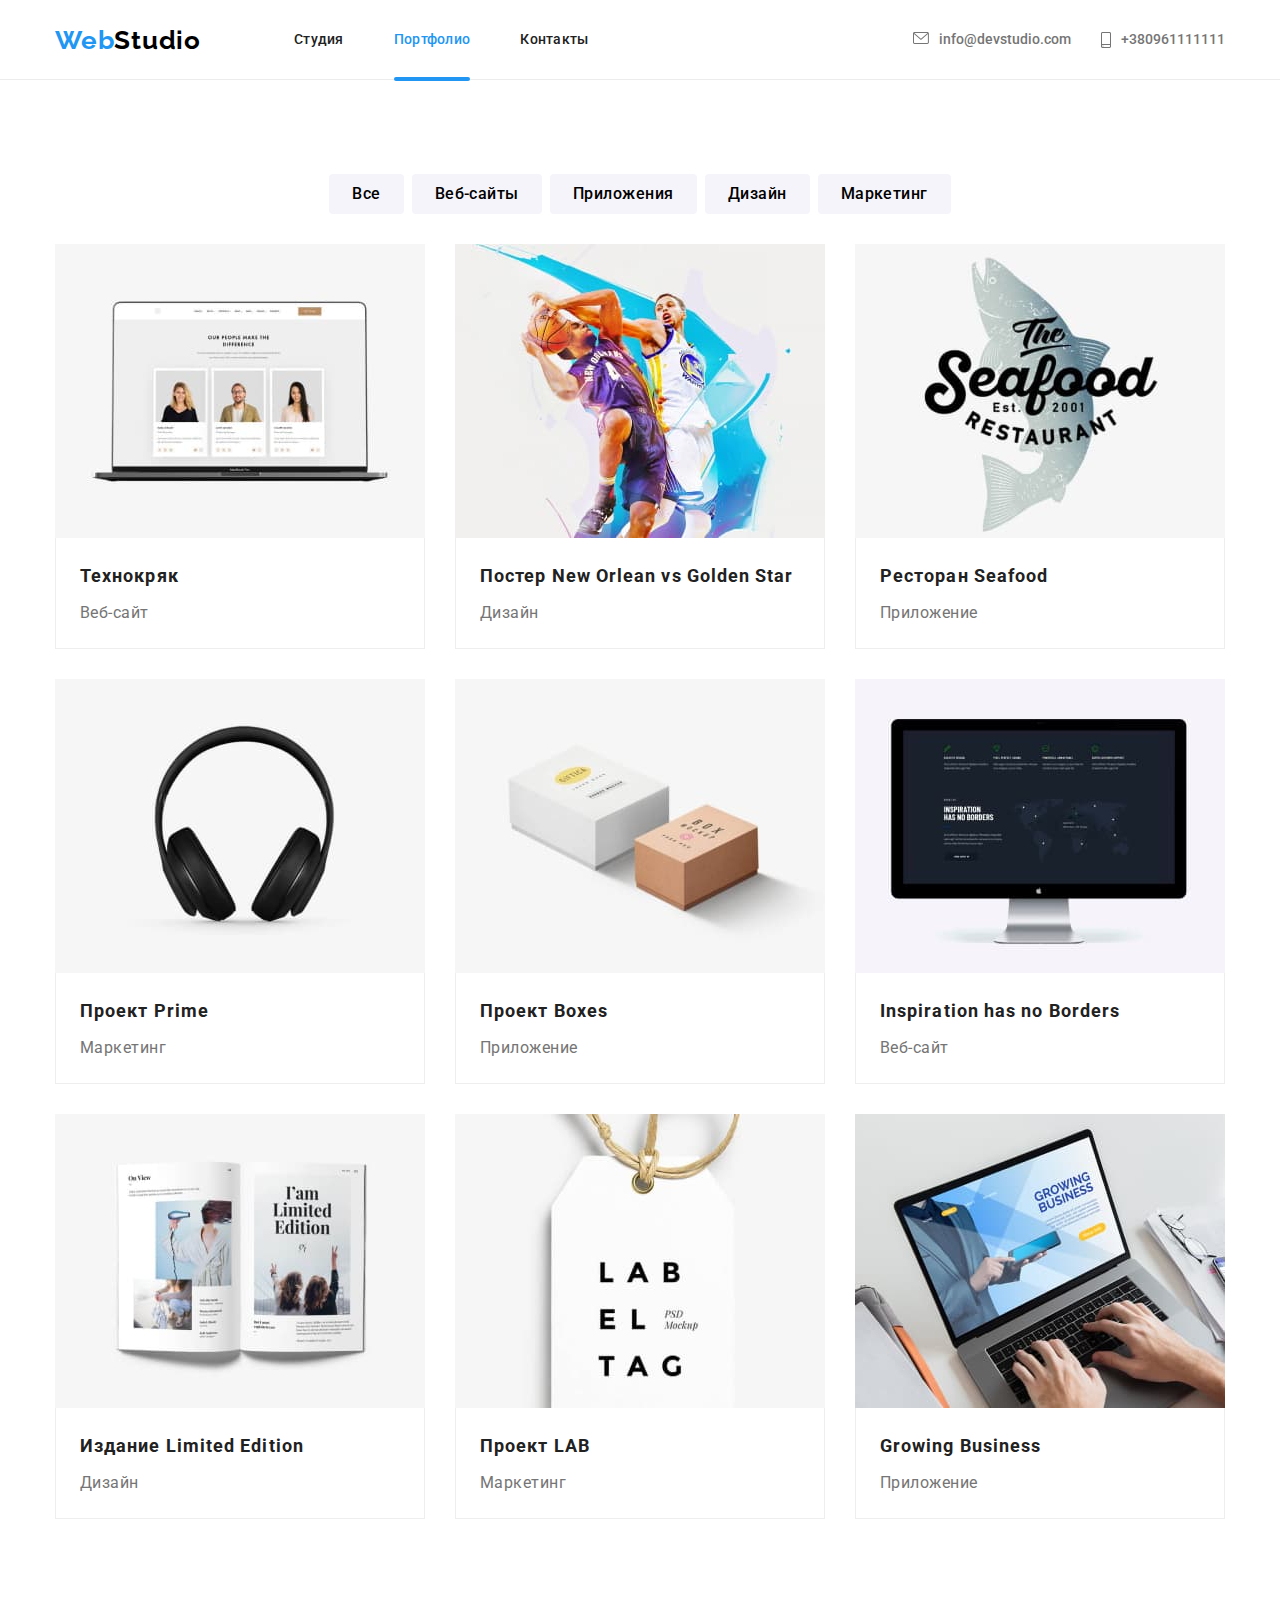
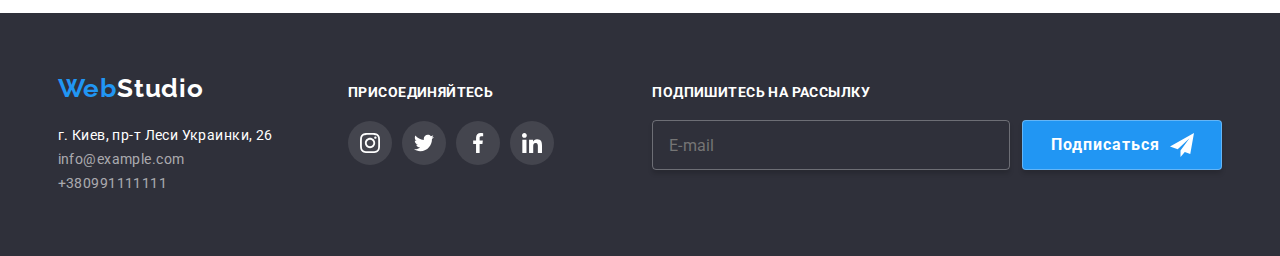
==== commit b38dc174: "end" ====
--- a/portfolio.html
+++ b/portfolio.html
@@ -35,8 +35,8 @@
                 <div class="mobile-menu" id="mobile-menu" data-menu>
                     <nav class="mobile-menu__nav">
                         <ul class="menu">
-                            <li class="menu__list"><a class="menu__link menu__link--active" href="./index.html">Студия</a></li>
-                            <li class="menu__list"><a class="menu__link"
+                            <li class="menu__list"><a class="menu__link" href="./index.html">Студия</a></li>
+                            <li class="menu__list"><a class="menu__link menu__link--active"
                                     href="./portfolio.html">Портфолио</a></li>
                             <li class="menu__list"><a class="menu__link" href="">Контакты</a></li>
                         </ul>
@@ -476,82 +476,84 @@
             </div>
         </section>
     </main>
-    <footer class="footer container">
-        <div class="footer-position">
-            <div class="footer-adress">
-                <a class="footer-adress__logo" href="index.html"><span class="logo__web">Web</span><span
-                    class="logo__foot">Studio</span></a>
-                    <address class="adress">
-                        <ul class="adress__nav">
-                            <li class="adress__link">
-                                <a class="adress__maplink"
-                                    href="https://www.google.com/maps/place/%D0%B1%D1%83%D0%BB.+%D0%9B%D0%B5%D1%81%D0%B8+%D0%A3%D0%BA%D1%80%D0%B0%D0%B8%D0%BD%D0%BA%D0%B8,+26,+%D0%9A%D0%B8%D0%B5%D0%B2,+02000/@50.4265807,30.5361971,17z/data=!3m1!4b1!4m5!3m4!1s0x40d4cf0e033ecbe9:0x57a4dffefec77da0!8m2!3d50.4265807!4d30.5383858">г.
-                                    Киев, пр-т Леси Украинки, 26</a>
-                            </li>
-                            <li class="adress__link">
-                                <a class="adress__contacts" href="mailto:info@example.com">info@example.com</a>
-                            </li>
-                            <li class="adress__link">
-                                <a class="adress__contacts" href="tel:+380991111111">+380991111111</a>
-                            </li>
-                        </ul>
-                    </address>
+    <footer class="footer">
+        <div class="container">
+            <div class="footer-position">
+                <div class="footer-adress">
+                    <a class="footer-adress__logo" href="index.html"><span class="logo__web">Web</span><span
+                        class="logo__foot">Studio</span></a>
+                        <address class="adress">
+                            <ul class="adress__nav">
+                                <li class="adress__link">
+                                    <a class="adress__maplink"
+                                        href="https://www.google.com/maps/place/%D0%B1%D1%83%D0%BB.+%D0%9B%D0%B5%D1%81%D0%B8+%D0%A3%D0%BA%D1%80%D0%B0%D0%B8%D0%BD%D0%BA%D0%B8,+26,+%D0%9A%D0%B8%D0%B5%D0%B2,+02000/@50.4265807,30.5361971,17z/data=!3m1!4b1!4m5!3m4!1s0x40d4cf0e033ecbe9:0x57a4dffefec77da0!8m2!3d50.4265807!4d30.5383858">г.
+                                        Киев, пр-т Леси Украинки, 26</a>
+                                </li>
+                                <li class="adress__link">
+                                    <a class="adress__contacts" href="mailto:info@example.com">info@example.com</a>
+                                </li>
+                                <li class="adress__link">
+                                    <a class="adress__contacts" href="tel:+380991111111">+380991111111</a>
+                                </li>
+                            </ul>
+                        </address>
+                </div>
+                <div class="social-link-footer">
+                    <h3 class="social-link-footer__title">Присоединяйтесь</h3>
+                    <ul class="footer-icon">
+                        <li class="footer-icon__list">
+                            <a href="#" class="footer-icon__link">
+                                <svg width="20" height="20">
+                                    <use href="./images/sprite.svg#icon-instagram"></use>
+                                </svg>
+                            </a>
+                        </li>
+                        <li class="footer-icon__list">
+                            <a href="#" class="footer-icon__link">
+                                <svg width="20" height="20">
+                                    <use href="./images/sprite.svg#icon-twitter"></use>
+                                </svg>
+                            </a>
+                        </li>
+                        <li class="footer-icon__list">
+                            <a href="#" class="footer-icon__link">
+                                <svg width="20" height="20">
+                                    <use href="./images/sprite.svg#icon-facebook"></use>
+                                </svg>
+                            </a>
+                        </li>
+                        <li class="footer-icon__list">
+                            <a href="#" class="footer-icon__link">
+                                <svg width="20" height="20">
+                                    <use href="./images/sprite.svg#icon-linkedin"></use>
+                                </svg>
+                            </a>
+                        </li>
+                    </ul>
+                </div>
+                
+                    
+                <div class="footer-form">
+                    
+                    <form class="form">
+                        <div class="form__item">
+                            <label class="footer-form__title" for="email">
+                                Подпишитесь на рассылку
+                            </label>
+                            
+                            <input type="email" name="email" id="email" placeholder="E-mail">
+                        </div>
+                        <div class="form__item">
+                            <button class="form__button" type="submit">Подписаться
+                                <svg class="form__icon" width="24" height="24">
+                                    <use href="./images/sprite.svg#icon-telegram"></use>
+                                </svg>
+                            </button>
+                        </div>
+                    </form>
+                </div>
+                
             </div>
-            <div class="social-link-footer">
-                <h3 class="social-link-footer__title">Присоединяйтесь</h3>
-                <ul class="footer-icon">
-                    <li class="footer-icon__list">
-                        <a href="#" class="footer-icon__link">
-                            <svg width="20" height="20">
-                                <use href="./images/sprite.svg#icon-instagram"></use>
-                            </svg>
-                        </a>
-                    </li>
-                    <li class="footer-icon__list">
-                        <a href="#" class="footer-icon__link">
-                            <svg width="20" height="20">
-                                <use href="./images/sprite.svg#icon-twitter"></use>
-                            </svg>
-                        </a>
-                    </li>
-                    <li class="footer-icon__list">
-                        <a href="#" class="footer-icon__link">
-                            <svg width="20" height="20">
-                                <use href="./images/sprite.svg#icon-facebook"></use>
-                            </svg>
-                        </a>
-                    </li>
-                    <li class="footer-icon__list">
-                        <a href="#" class="footer-icon__link">
-                            <svg width="20" height="20">
-                                <use href="./images/sprite.svg#icon-linkedin"></use>
-                            </svg>
-                        </a>
-                    </li>
-                </ul>
-            </div>
-            
-                
-            <div class="footer-form">
-                
-                <form class="form">
-                    <div class="form__item">
-                        <label class="footer-form__title" for="mail">
-                            Подпишитесь на рассылку
-                        </label>
-                        
-                        <input type="email" name="mail" id="mail" placeholder="E-mail">
-                    </div>
-                    <div class="form__item">
-                        <button class="form__button" type="submit">Подписаться
-                            <svg class="form__icon" width="24" height="24">
-                                <use href="./images/sprite.svg#icon-telegram"></use>
-                            </svg>
-                        </button>
-                    </div>
-                </form>
-            </div>
-            
         </div>
     </footer>
     <script src="./js/menu.js"></script>
--- a/css/main.min.css
+++ b/css/main.min.css
@@ -1,2 +1,2 @@
-:root{--main-color: #212121;--secondary-color: #757575;--adress-hero-color: #FFFFFF;--hover-color: #2196F3;--hero-bgc: #2F303A;--header-border-color: #ECECEC;--image-border-color: #EEEEEE;--first-logo-color: #000000;--second-logo-color: #2196F3;--footer-contacts-color: rgba(255, 255, 255, 0.6);--footer-bgc: #2F303A;--section-command-bgc: #F5F4FA;--button-hover-bgc: rgba(24, 140, 232, 1);--general-font: 'Roboto', sans-serif;--secondary-font: 'Raleway', sans-serif;--button-font-family: inherit;--clients-icon-color: #AFB1B8}html{-webkit-box-sizing:border-box;box-sizing:border-box}*,*::before,*::after{-webkit-box-sizing:inherit;box-sizing:inherit}ul,li,p,span,h1,h2,h3{margin:0;padding:0}body{color:var(--main-color);font-family:var(--general-font),var(--secondary-font)}.body--scroll-hidden{-ms-overflow-style:none;scrollbar-width:none;overflow-y:hidden}.body--scroll-hidden::-webkit-scrollbar{display:none}.section{padding-top:60px;padding-bottom:60px}@media screen and (min-width: 1024px){.section{padding-top:94px;padding-bottom:94px}}.container{padding-left:15px;padding-right:15px;margin-left:auto;margin-right:auto}@media screen and (min-width: 480px){.container{width:480px}}@media screen and (min-width: 768px){.container{width:768px}}@media screen and (min-width: 1200px){.container{width:1200px}}.header{height:60px;border-bottom:1px solid var(--header-border-color);-webkit-box-sizing:border-box;box-sizing:border-box;background-color:var(--adress-hero-color)}@media screen and (min-width: 768px){.header{height:80px}}.logo{display:block;padding:16px 0;font-family:var(--secondary-font);font-weight:700;font-size:24px;line-height:1.19;letter-spacing:0.03em;text-decoration:none;text-align:left}@media screen and (min-width: 768px){.logo{padding:0;margin-right:83px;text-align:center}}@media screen and (min-width: 1200px){.logo{margin-right:93px;font-size:26px}}.logo__web{color:var(--second-logo-color)}.logo__studio{color:var(--first-logo-color)}@media screen and (max-width: 767px){.menu__contact{display:-webkit-box;display:-ms-flexbox;display:flex;-webkit-box-orient:vertical;-webkit-box-direction:reverse;-ms-flex-direction:column-reverse;flex-direction:column-reverse;-webkit-box-pack:left;-ms-flex-pack:left;justify-content:left;-webkit-box-align:start;-ms-flex-align:start;align-items:flex-start}}.contact{display:-webkit-box;display:-ms-flexbox;display:flex;-webkit-box-orient:vertical;-webkit-box-direction:reverse;-ms-flex-direction:column-reverse;flex-direction:column-reverse;list-style-type:none;margin-left:auto}@media screen and (max-width: 767px){.contact{display:none}}@media screen and (min-width: 768px) and (max-width: 1199px){.contact{display:-webkit-box;display:-ms-flexbox;display:flex;-webkit-box-orient:vertical;-webkit-box-direction:normal;-ms-flex-direction:column;flex-direction:column;-ms-flex-wrap:wrap;flex-wrap:wrap;-webkit-box-align:baseline;-ms-flex-align:baseline;align-items:baseline;margin-left:auto}}@media screen and (min-width: 1200px){.contact{-ms-flex-wrap:nowrap;flex-wrap:nowrap;-webkit-box-orient:horizontal;-webkit-box-direction:normal;-ms-flex-direction:row;flex-direction:row;width:auto;margin-left:auto}}.contact__item{fill:var(--secondary-color);font-weight:500;line-height:1.17}@media screen and (max-width: 767px){.contact__item:first-child{font-weight:500;font-size:24px;margin-bottom:64px}.contact__item:last-child{margin-bottom:32px;font-size:34px}}@media screen and (min-width: 768px) and (max-width: 1199px){.contact__item{margin-bottom:10px;font-size:12px}.contact__item:last-child{margin-bottom:0}}@media screen and (min-width: 1200px){.contact__item{margin-right:30px;font-size:14px}.contact__item:last-child{margin-right:0}}.contact__link{display:-webkit-box;display:-ms-flexbox;display:flex;color:var(--secondary-color);text-decoration:none;-webkit-transition-property:color, fill;transition-property:color, fill;-webkit-transition-duration:250ms;transition-duration:250ms;-webkit-transition-timing-function:cubic-bezier(0.4, 0, 0.2, 1);transition-timing-function:cubic-bezier(0.4, 0, 0.2, 1)}.contact__link:hover,.contact__link:focus{color:var(--hover-color);fill:var(--hover-color)}@media screen and (min-width: 768px){.contact__link{font-size:12px}}@media screen and (min-width: 1200px){.contact__link{font-size:14px;line-height:1.14;padding:32px 0}}.phone{color:var(--hover-color)}@media screen and (min-width: 768px){.phone{color:var(--secondary-color)}}.contact__icon{margin-right:10px}@media screen and (max-width: 767px){.contact__icon{display:none}}.menu__contact{display:-webkit-box;display:-ms-flexbox;display:flex;list-style-type:none;-webkit-box-orient:vertical;-webkit-box-direction:reverse;-ms-flex-direction:column-reverse;flex-direction:column-reverse}@media screen and (min-width: 768px){.menu__contact{display:none}}.flex-nav{position:relative}@media screen and (min-width: 768px){.flex-nav{display:-webkit-box;display:-ms-flexbox;display:flex;-webkit-box-align:center;-ms-flex-align:center;align-items:center}}@media screen and (min-width: 768px){.menu{display:-webkit-box;display:-ms-flexbox;display:flex}}.menu__list{font-weight:500;font-size:40px;list-style-type:none;line-height:1.14}@media screen and (max-width: 767px){.menu__list{margin-bottom:32px}.menu__list:last-child{margin-bottom:0}}@media screen and (min-width: 768px){.menu__list{font-size:14px;line-height:1.14;letter-spacing:0.02em;margin-right:50px}.menu__list:last-child{margin-right:0}}.menu__link{display:block;color:var(--main-color);text-decoration:none;-webkit-transition:color 250ms cubic-bezier(0.4, 0, 0.2, 1);transition:color 250ms cubic-bezier(0.4, 0, 0.2, 1)}.menu__link:hover,.menu__link:focus{color:var(--hover-color)}@media screen and (min-width: 768px){.menu__link{position:relative;padding:32px 0px}}.menu__link--active{color:var(--hover-color)}@media screen and (min-width: 768px){.menu__link--active::after{content:"";display:block;margin-bottom:-1px;position:absolute;left:0;bottom:0;width:100%;height:4px;background-color:var(--hover-color);border-radius:2px}}@media screen and (max-width: 767px){.mobile-menu{display:none}.mobile-menu.is-open{position:fixed;top:0;left:0;right:0;bottom:0;max-width:100%;z-index:1;display:-webkit-box;display:-ms-flexbox;display:flex;-webkit-box-orient:vertical;-webkit-box-direction:normal;-ms-flex-direction:column;flex-direction:column;padding:48px 40px;background-color:var(--adress-hero-color);-webkit-box-shadow:0px 4px 8px rgba(0,0,0,0.04),0px 2px 4px rgba(0,0,0,0.08),0px 1px 3px rgba(0,0,0,0.16);box-shadow:0px 4px 8px rgba(0,0,0,0.04),0px 2px 4px rgba(0,0,0,0.08),0px 1px 3px rgba(0,0,0,0.16)}}@media screen and (min-width: 768px){.mobile-menu{display:-webkit-box;display:-ms-flexbox;display:flex;-webkit-box-orient:horizontal;-webkit-box-direction:normal;-ms-flex-direction:row;flex-direction:row;-webkit-box-pack:center;-ms-flex-pack:center;justify-content:center;-webkit-box-align:center;-ms-flex-align:center;align-items:center}}@media screen and (max-width: 767px){.mobile-menu__nav{-webkit-box-flex:1;-ms-flex-positive:1;flex-grow:1}}@media screen and (min-width: 768px){.mobile-menu__nav{display:-webkit-box;display:-ms-flexbox;display:flex;-webkit-box-align:center;-ms-flex-align:center;align-items:center}}.menu__social{display:-webkit-box;display:-ms-flexbox;display:flex}@media screen and (min-width: 768px){.menu__social{display:none}}.menu__social-list{-webkit-box-orient:vertical;-webkit-box-direction:reverse;-ms-flex-direction:column-reverse;flex-direction:column-reverse;padding-right:10px;margin-left:10px;list-style:none;font-weight:500;font-size:18px;line-height:1.22;letter-spacing:0.02em;text-decoration:none;color:var(--hover-color);border-right:1px solid rgba(33,33,33,0.2)}.menu__social-list:first-child{margin-left:0}.menu__social-list:last-child{border-right:none}.menu__social-link{display:block;color:var(--hover-color);text-decoration:none}.mobile-menu__button{display:-webkit-inline-box;display:-ms-inline-flexbox;display:inline-flex;position:absolute;top:15px;right:10px;-webkit-box-align:center;-ms-flex-align:center;align-items:center;-webkit-box-pack:center;-ms-flex-pack:center;justify-content:center;padding:0;border:0;background-color:transparent;z-index:2}.mobile-menu__button:hover,.mobile-menu__button:focus{fill:var(--hover-color)}.mobile-menu__button .mobile-menu__icon-close{display:none}.mobile-menu__button.is-open .mobile-menu__icon-close{display:block}.mobile-menu__button.is-open .mobile-menu__icon{display:none}@media screen and (min-width: 768px){.mobile-menu__button{display:none}}.hero{background-image:-webkit-gradient(linear, left top, left bottom, from(rgba(47,48,58,0.4)), to(rgba(47,48,58,0.4))),url(../images/heroimg@1x.jpg);background-image:linear-gradient(rgba(47,48,58,0.4), rgba(47,48,58,0.4)),url(../images/heroimg@1x.jpg);background-size:cover;background-repeat:no-repeat;background-position:center;max-width:767px;padding:118px 0;margin-left:auto;margin-right:auto;background-blend-mode:overlay;text-align:center}@media (min-device-pixel-ratio: 2), (-webkit-min-device-pixel-ratio: 2), (min-resolution: 192dpi), (min-resolution: 2dppx){.hero{background-image:-webkit-gradient(linear, left top, left bottom, from(rgba(47,48,58,0.4)), to(rgba(47,48,58,0.4))),url(../images/heromobile2x.jpg);background-image:linear-gradient(rgba(47,48,58,0.4), rgba(47,48,58,0.4)),url(../images/heromobile2x.jpg)}}@media screen and (min-width: 768px){.hero{background-image:-webkit-gradient(linear, left top, left bottom, from(rgba(47,48,58,0.4)), to(rgba(47,48,58,0.4))),url(../images/herotablet1x.jpg);background-image:linear-gradient(rgba(47,48,58,0.4), rgba(47,48,58,0.4)),url(../images/herotablet1x.jpg)}}@media screen and (min-width: 768px) and (min-device-pixel-ratio: 2), screen and (min-width: 768px) and (-webkit-min-device-pixel-ratio: 2), screen and (min-width: 768px) and (min-resolution: 192dpi), screen and (min-width: 768px) and (min-resolution: 2dppx){.hero{background-image:-webkit-gradient(linear, left top, left bottom, from(rgba(47,48,58,0.4)), to(rgba(47,48,58,0.4))),url(../images/herotablet2x.jpg);background-image:linear-gradient(rgba(47,48,58,0.4), rgba(47,48,58,0.4)),url(../images/herotablet2x.jpg)}}@media screen and (min-width: 1200px){.hero{padding:200px 0;background-image:-webkit-gradient(linear, left top, left bottom, from(rgba(47,48,58,0.4)), to(rgba(47,48,58,0.4))),url(../images/herodesk1x.jpg);background-image:linear-gradient(rgba(47,48,58,0.4), rgba(47,48,58,0.4)),url(../images/herodesk1x.jpg)}}@media screen and (min-width: 1200px) and (min-device-pixel-ratio: 2), screen and (min-width: 1200px) and (-webkit-min-device-pixel-ratio: 2), screen and (min-width: 1200px) and (min-resolution: 192dpi), screen and (min-width: 1200px) and (min-resolution: 2dppx){.hero{background-image:-webkit-gradient(linear, left top, left bottom, from(rgba(47,48,58,0.4)), to(rgba(47,48,58,0.4))),url(../images/herodesk2x.jpg);background-image:linear-gradient(rgba(47,48,58,0.4), rgba(47,48,58,0.4)),url(../images/herodesk2x.jpg)}}.hero__title{color:var(--adress-hero-color);font-weight:900;font-size:26px;line-height:1.62;text-align:center;letter-spacing:0.06em;text-transform:uppercase}@media screen and (min-width: 768px){.hero__title{max-width:360px;margin-left:auto;margin-right:auto}}@media screen and (min-width: 1200px){.hero__title{max-width:696px;margin-left:auto;margin-right:auto;font-size:44px;line-height:1.36}}.hero__button{display:inline-block;font-weight:700;font-size:16px;line-height:1.88;letter-spacing:0.06em;border:1px solid transparent;border-radius:4px;padding:10px 32px;margin-top:30px;cursor:pointer;color:var(--adress-hero-color);background-color:var(--hover-color);font-family:var(--button-font-family);-webkit-transition:color 250ms cubic-bezier(0.4, 0, 0.2, 1);transition:color 250ms cubic-bezier(0.4, 0, 0.2, 1)}.hero__button:hover,.hero__button:focus{background-color:var(--button-hover-bgc)}.backdrop{position:fixed;top:0;left:0;width:100%;height:100%;background:rgba(0,0,0,0.2);-webkit-transition-property:opacity, visibility;transition-property:opacity, visibility;-webkit-transition-duration:250ms;transition-duration:250ms;-webkit-transition-timing-function:cubic-bezier(0.4, 0, 0.2, 1);transition-timing-function:cubic-bezier(0.4, 0, 0.2, 1)}.is-hidden{visibility:hidden;opacity:0;pointer-events:none}.modal{position:absolute;padding:40px;top:50%;left:50%;max-width:450px;min-height:320px;max-height:609px;-webkit-transform:translate(-50%, -50%);transform:translate(-50%, -50%);background-color:var(--adress-hero-color);-webkit-box-shadow:0px 1px 3px rgba(0,0,0,0.12),0px 1px 1px rgba(0,0,0,0.14),0px 2px 1px rgba(0,0,0,0.2);box-shadow:0px 1px 3px rgba(0,0,0,0.12),0px 1px 1px rgba(0,0,0,0.14),0px 2px 1px rgba(0,0,0,0.2);border-radius:4px;z-index:3}@media screen and (min-width: 1200px){.modal{max-width:528px}}.modal-submit{display:-webkit-box;display:-ms-flexbox;display:flex;-webkit-box-align:center;-ms-flex-align:center;align-items:center;-webkit-box-pack:center;-ms-flex-pack:center;justify-content:center}.modal-submit__button{width:200px;height:50px;padding:0;color:var(--adress-hero-color);background-color:var(--hover-color);border:1px solid rgba(255,255,255,0.3);-webkit-box-sizing:border-box;box-sizing:border-box;-webkit-box-shadow:0px 4px 4px rgba(0,0,0,0.15);box-shadow:0px 4px 4px rgba(0,0,0,0.15);border-radius:4px;font-weight:700;font-size:16px;line-height:1.88;cursor:pointer;letter-spacing:0.06em}.modal__button{position:absolute;top:8px;right:8px;display:-webkit-box;display:-ms-flexbox;display:flex;background-color:#FFFFFF;width:30px;height:30px;border:1px solid rgba(0,0,0,0.1);border-radius:50%;-webkit-box-sizing:border-box;box-sizing:border-box;-webkit-box-pack:center;-ms-flex-pack:center;justify-content:center;-webkit-box-align:center;-ms-flex-align:center;align-items:center;cursor:pointer}.modal__close{fill:var(--first-logo-color);cursor:pointer;-webkit-transition:fill 250ms cubic-bezier(0.4, 0, 0.2, 1);transition:fill 250ms cubic-bezier(0.4, 0, 0.2, 1)}.modal__close:hover{fill:var(--hover-color)}.modal__title{display:block;font-weight:700;font-size:20px;line-height:1.5;text-align:center;letter-spacing:0.03em;margin-bottom:12px;min-width:100%}@media screen and (min-width: 1200px){.modal__title{font-size:20px;line-height:1.15}}.modal-form{display:-webkit-box;display:-ms-flexbox;display:flex;-webkit-box-orient:vertical;-webkit-box-direction:normal;-ms-flex-direction:column;flex-direction:column;margin-bottom:10px}.modal-form__label{color:var(--secondary-color);position:relative;font-size:12px;line-height:1.17}.modal-form__input{display:inline-block;color:var(--secondary-color);width:100%;height:40px;margin-top:4px;padding:12px 42px;border:1px solid rgba(33,33,33,0.2);-webkit-box-sizing:border-box;box-sizing:border-box;border-radius:4px;-webkit-transition-property:border;transition-property:border;-webkit-transition-duration:250ms;transition-duration:250ms;-webkit-transition-timing-function:cubic-bezier(0.4, 0, 0.2, 1);transition-timing-function:cubic-bezier(0.4, 0, 0.2, 1);outline:none}.modal-form__input:focus+.modal-form__icons{fill:var(--hover-color);border-color:var(--hover-color)}.modal-form__icons{display:block;position:absolute;top:50%;left:12px;margin:0;-webkit-transition-property:fill;transition-property:fill;-webkit-transition-duration:250ms;transition-duration:250ms;-webkit-transition-timing-function:cubic-bezier(0.4, 0, 0.2, 1);transition-timing-function:cubic-bezier(0.4, 0, 0.2, 1)}.modal-comment{display:-webkit-box;display:-ms-flexbox;display:flex;-webkit-box-orient:vertical;-webkit-box-direction:normal;-ms-flex-direction:column;flex-direction:column;height:120px;font-size:12px;line-height:1.17;margin-bottom:20px;letter-spacing:0.01em}.modal-comment__textfield{display:-webkit-box;display:-ms-flexbox;display:flex;-webkit-box-orient:vertical;-webkit-box-direction:normal;-ms-flex-direction:column;flex-direction:column;color:var(--secondary-color);margin-bottom:4px}.modal-comment__textarea{color:var(--secondary-color);padding:12px 16px;min-width:290px;height:448px;border:1px solid rgba(33,33,33,0.2);-webkit-box-sizing:border-box;box-sizing:border-box;border-radius:4px;letter-spacing:0.01em;-webkit-transition-property:border-color;transition-property:border-color;-webkit-transition-duration:250ms;transition-duration:250ms;-webkit-transition-timing-function:cubic-bezier(0.4, 0, 0.2, 1);transition-timing-function:cubic-bezier(0.4, 0, 0.2, 1);outline:none;resize:none}.modal-comment__textarea:focus{border-color:var(--hover-color)}.checkbox{display:-webkit-box;display:-ms-flexbox;display:flex;margin-bottom:30px;font-size:14px;line-height:1.714;letter-spacing:0.03em;color:var(--secondary-color)}.checkbox__label{-webkit-box-align:center;-ms-flex-align:center;align-items:center;-webkit-box-pack:center;-ms-flex-pack:center;justify-content:center}.checkbox__input{position:absolute;width:1px;height:1px;margin:-1px;border:0;padding:0;white-space:nowrap;-webkit-clip-path:inset(100%);clip-path:inset(100%);overflow:hidden}.checkbox__input:checked+.checkbox__icon{border-color:transparent;fill:none;border:#2196F3;background-color:#2196F3;background-image:url("../images/iconcheck-1.svg");background-size:contain;background-origin:border-box}.checkbox__icon{display:inline-block;left:0;border:2px solid #212121;border-radius:3px;margin-right:7px;width:16px;height:15px;cursor:pointer;-webkit-transition:background-color 250ms cubic-bezier(0.4, 0, 0.2, 1);transition:background-color 250ms cubic-bezier(0.4, 0, 0.2, 1)}.checkbox__policy{font-size:12px;line-height:1.17;letter-spacing:0.03em;-webkit-text-decoration-line:underline;text-decoration-line:underline}@media screen and (min-width: 1200px){.checkbox__policy{font-size:14px;line-height:1.71px}}.visually-hiden{position:absolute;width:1px;height:1px;margin:-1px;border:0;padding:0;white-space:nowrap;-webkit-clip-path:inset(100%);clip-path:inset(100%);overflow:hidden}.feature{padding-top:0px}@media screen and (max-width: 1199px){.feature{display:none}}.feature-images{display:-webkit-box;display:-ms-flexbox;display:flex;-webkit-box-orient:horizontal;-webkit-box-direction:normal;-ms-flex-direction:row;flex-direction:row;-webkit-box-align:center;-ms-flex-align:center;align-items:center;-webkit-box-pack:center;-ms-flex-pack:center;justify-content:center;max-width:100%;list-style:none}.feature-images__list{position:relative;margin-right:30px}.feature-images__list:last-child{margin-right:0}.feature-images__position{display:-webkit-box;display:-ms-flexbox;display:flex;position:absolute;left:0;bottom:0;background:rgba(47,48,58,0.8);width:370px;height:70px;-webkit-box-align:center;-ms-flex-align:center;align-items:center;-webkit-box-pack:center;-ms-flex-pack:center;justify-content:center}.feature-images__img{display:block;width:370px;height:auto}.feature-images__title{color:var(--adress-hero-color);font-weight:700;font-size:14px;line-height:1.14;letter-spacing:0.03em;text-transform:uppercase}.benefits{display:-webkit-box;display:-ms-flexbox;display:flex}@media screen and (max-width: 1199px){.benefits{-ms-flex-wrap:wrap;flex-wrap:wrap;max-width:100%;gap:30px}}@media screen and (min-width: 1200px){.benefits{-webkit-box-pack:center;-ms-flex-pack:center;justify-content:center;-webkit-box-align:center;-ms-flex-align:center;align-items:center}}.benefits__list{-webkit-box-flex:100%;-ms-flex:100%;flex:100%;list-style:none}@media screen and (min-width: 768px) and (max-width: 1199px){.benefits__list{-webkit-box-flex:calc(50% - 30px);-ms-flex:calc(50% - 30px);flex:calc(50% - 30px)}}@media screen and (min-width: 1200px){.benefits__list{display:inline-block;margin-right:30px;border-radius:4px}.benefits__list:last-child{margin-right:0}}.benefits__item{display:-webkit-box;display:-ms-flexbox;display:flex;-webkit-box-pack:center;-ms-flex-pack:center;justify-content:center;-webkit-box-align:center;-ms-flex-align:center;align-items:center;height:120px;margin-bottom:30px;background-color:var(--section-command-bgc);border-radius:4px}@media screen and (min-width: 1200px){.benefits__item{width:270px}}.benefits__title{margin-bottom:10px;font-weight:700;font-size:14px;line-height:1.14;text-transform:uppercase;letter-spacing:0.03em;text-align:center}@media screen and (min-width: 768px){.benefits__title{text-align:left}}.benefits__description{color:var(--secondary-color);font-size:14px;line-height:1.71;letter-spacing:0.03em;text-align:left}.command{display:block;list-style-type:none}@media screen and (min-width: 768px) and (max-width: 1199px){.command{display:-webkit-box;display:-ms-flexbox;display:flex;-ms-flex-wrap:wrap;flex-wrap:wrap;gap:30px}}@media screen and (min-width: 1200px){.command{display:-webkit-box;display:-ms-flexbox;display:flex;-webkit-box-pack:center;-ms-flex-pack:center;justify-content:center;-webkit-box-align:center;-ms-flex-align:center;align-items:center}}.command-item{background-color:var(--section-command-bgc)}.command__list{list-style:none;background-color:var(--adress-hero-color);-webkit-box-shadow:0px 1px 3px rgba(0,0,0,0.12),0px 1px 1px rgba(0,0,0,0.14),0px 2px 1px rgba(0,0,0,0.2);box-shadow:0px 1px 3px rgba(0,0,0,0.12),0px 1px 1px rgba(0,0,0,0.14),0px 2px 1px rgba(0,0,0,0.2);border-radius:0px 0px 4px 4px;text-align:center}@media screen and (max-width: 767px){.command__list{margin-bottom:30px}.command__list:last-child{margin-bottom:0}}@media screen and (max-width: 1199px){.command__list{-webkit-box-flex:100%;-ms-flex:100%;flex:100%}}@media screen and (min-width: 768px) and (max-width: 1199px){.command__list{-webkit-box-flex:calc(50% - 30px);-ms-flex:calc(50% - 30px);flex:calc(50% - 30px)}}@media screen and (min-width: 1200px){.command__list{margin-right:30px;margin-bottom:0}.command__list:last-child{margin-right:0}}.command__photo{display:block;height:auto;width:100%}@media screen and (min-width: 1200px){.command__photo{width:270px}}.team{padding-top:30px;padding-bottom:16px;text-align:center}.team__name{margin-bottom:10px;font-size:16px;font-weight:500;line-height:1.17;letter-spacing:0.03em}.team__work{color:var(--secondary-color);font-size:16px;margin-bottom:16px;line-height:1.17;letter-spacing:0.03em}.client{display:-webkit-box;display:-ms-flexbox;display:flex}@media screen and (max-width: 1199px){.client{-ms-flex-wrap:wrap;flex-wrap:wrap;-webkit-box-pack:justify;-ms-flex-pack:justify;justify-content:space-between;gap:30px}}@media screen and (min-width: 1200px){.client{-webkit-box-pack:center;-ms-flex-pack:center;justify-content:center;-webkit-box-align:center;-ms-flex-align:center;align-items:center}}.client__item{list-style-type:none}@media screen and (max-width: 767px){.client__item{-webkit-box-flex:calc(50% - 30px);-ms-flex:calc(50% - 30px);flex:calc(50% - 30px)}}@media screen and (min-width: 768px) and (max-width: 1199px){.client__item{-webkit-box-flex:calc(33% - 30px);-ms-flex:calc(33% - 30px);flex:calc(33% - 30px)}}@media screen and (min-width: 1200px){.client__item{margin-right:30px;list-style-type:none}.client__item:last-child{margin-right:0}}.client__link{display:-webkit-box;display:-ms-flexbox;display:flex;height:92px;-webkit-box-pack:center;-ms-flex-pack:center;justify-content:center;-webkit-box-align:center;-ms-flex-align:center;align-items:center;fill:var(--clients-icon-color);border:1px solid #AFB1B8;border-radius:4px;-webkit-transition-property:fill, border-color;transition-property:fill, border-color;-webkit-transition-duration:250ms;transition-duration:250ms;-webkit-transition-timing-function:cubic-bezier(0.4, 0, 0.2, 1);transition-timing-function:cubic-bezier(0.4, 0, 0.2, 1)}.client__link:hover,.client__link:focus{fill:var(--hover-color);border-color:var(--hover-color)}@media screen and (min-width: 1200px){.client__link{width:170px}}.footer-adress{display:inline-block;margin:0;padding:0}@media screen and (min-width: 480px) and (max-width: 1199px){.footer-adress{display:-webkit-box;display:-ms-flexbox;display:flex;-webkit-box-orient:vertical;-webkit-box-direction:normal;-ms-flex-direction:column;flex-direction:column;-webkit-box-pack:center;-ms-flex-pack:center;justify-content:center;-webkit-box-align:center;-ms-flex-align:center;align-items:center}}.adress{font-style:normal;font-size:14px;line-height:1.71;display:-webkit-box;display:-ms-flexbox;display:flex;-webkit-box-orient:vertical;-webkit-box-direction:normal;-ms-flex-direction:column;flex-direction:column;-webkit-box-align:start;-ms-flex-align:start;align-items:flex-start}@media screen and (min-width: 1200px){.adress{text-align:left}}.adress__maplink{display:block;color:var(--adress-hero-color);letter-spacing:0.03em;text-decoration:none;-webkit-transition:color 250ms cubic-bezier(0.4, 0, 0.2, 1);transition:color 250ms cubic-bezier(0.4, 0, 0.2, 1)}.adress__maplink:hover,.adress__maplink:focus{color:var(--hover-color)}@media screen and (max-width: 1199px){.adress__link{margin-bottom:9px}.adress__link:last-child{margin-bottom:0}}@media screen and (max-width: 1199px) and (min-width: 1200px){.adress__link{margin-bottom:6px}.adress__link:first-child{margin-bottom:0}}.adress__link .adress__contacts{display:block;color:var(--footer-contacts-color);font-size:14px;line-height:1.71;letter-spacing:0.03em;text-decoration:none;-webkit-transition:color 250ms cubic-bezier(0.4, 0, 0.2, 1);transition:color 250ms cubic-bezier(0.4, 0, 0.2, 1)}.adress__link .adress__contacts:hover,.adress__link .adress__contacts:focus{color:var(--hover-color)}.adress__nav{list-style-type:none}@media screen and (max-width: 1199px){.adress__nav{margin-bottom:60px}}.footer-form__title{display:-webkit-inline-box;display:-ms-inline-flexbox;display:inline-flex;color:var(--adress-hero-color);margin-bottom:20px;font-weight:700;font-size:14px;line-height:16px;letter-spacing:0.03em;text-transform:uppercase;text-align:center}@media screen and (min-width: 1200px){.form{display:-webkit-box;display:-ms-flexbox;display:flex;-webkit-box-align:end;-ms-flex-align:end;align-items:flex-end;-webkit-box-pack:justify;-ms-flex-pack:justify;justify-content:space-between}}.form__item{text-align:center;list-style:none;outline:none}@media screen and (min-width: 1200px){.form__item{margin-right:12px;text-align:left}.form__item:last-child{margin-right:0}}.form__item input[type=email]{-webkit-box-flex:100%;-ms-flex:100%;flex:100%;width:100%;color:rgba(255,255,255,0.6);height:50px;padding:15px 16px;color:var(--secondary-color);font-weight:400;font-size:12px;line-height:14px;letter-spacing:0.01em;font-size:16px;line-height:1.87;background:inherit;border:1px solid rgba(255,255,255,0.3);border-radius:4px;-webkit-box-shadow:0px 4px 4px rgba(0,0,0,0.15);box-shadow:0px 4px 4px rgba(0,0,0,0.15);-webkit-transition:border 250ms cubic-bezier(0.4, 0, 0.2, 1);transition:border 250ms cubic-bezier(0.4, 0, 0.2, 1);outline:none}@media screen and (max-width: 1199px){.form__item input[type=email]{margin-bottom:20px}}.form__item input[type=email]:focus{border-color:var(--hover-color)}.form__button{display:-webkit-box;display:-ms-flexbox;display:flex;width:200px;height:50px;padding:0;color:var(--adress-hero-color);background-color:var(--hover-color);border:1px solid rgba(255,255,255,0.3);-webkit-box-sizing:border-box;box-sizing:border-box;-webkit-box-shadow:0px 4px 4px rgba(0,0,0,0.15);box-shadow:0px 4px 4px rgba(0,0,0,0.15);border-radius:4px;font-weight:700;font-size:16px;line-height:1.88;-webkit-box-align:center;-ms-flex-align:center;align-items:center;-webkit-box-pack:center;-ms-flex-pack:center;justify-content:center;letter-spacing:0.06em;cursor:pointer}@media screen and (max-width: 1199px){.form__button{margin-left:auto;margin-right:auto}}.form__icon{margin-left:10px;fill:var(--adress-hero-color)}.footer-form{display:-webkit-box;display:-ms-flexbox;display:flex;-ms-flex-wrap:wrap;flex-wrap:wrap;-webkit-box-pack:center;-ms-flex-pack:center;justify-content:center}@media screen and (max-width: 1199px){.footer-form{-webkit-box-orient:vertical;-webkit-box-direction:normal;-ms-flex-direction:column;flex-direction:column;-webkit-box-flex:1;-ms-flex:auto;flex:auto;-webkit-box-align:center;-ms-flex-align:center;align-items:center;-webkit-box-pack:center;-ms-flex-pack:center;justify-content:center}}@media screen and (min-width: 1200px){.footer-form{-webkit-box-orient:horizontal;-webkit-box-direction:normal;-ms-flex-direction:row;flex-direction:row;max-width:570px}}.footer-adress__logo{display:inline-block;margin-bottom:20px;font-family:var(--secondary-font);font-weight:700;font-size:24px;line-height:1.19;letter-spacing:0.03em;text-decoration:none}@media screen and (min-width: 1200px){.footer-adress__logo{font-size:26px;text-align:left}}.logo__foot{color:var(--adress-hero-color)}.footer-position{display:block;text-align:center}@media screen and (min-width: 768px){.footer-position{display:-webkit-box;display:-ms-flexbox;display:flex;-ms-flex-wrap:wrap;flex-wrap:wrap;-webkit-box-align:baseline;-ms-flex-align:baseline;align-items:baseline;-ms-flex-pack:distribute;justify-content:space-around}}@media screen and (min-width: 1200px){.footer-position{-ms-flex-wrap:nowrap;flex-wrap:nowrap;text-align:left}}@media screen and (max-width: 767px){.social-link-footer{margin-bottom:60px}}@media screen and (min-width: 1200px){.social-link-footer{margin-left:70px;display:-webkit-box;display:-ms-flexbox;display:flex;-webkit-box-orient:vertical;-webkit-box-direction:normal;-ms-flex-direction:column;flex-direction:column;-webkit-box-align:start;-ms-flex-align:start;align-items:flex-start}}.footer-icon{display:-webkit-box;display:-ms-flexbox;display:flex}@media screen and (max-width: 1199px){.footer-icon{-webkit-box-pack:center;-ms-flex-pack:center;justify-content:center;-webkit-box-align:center;-ms-flex-align:center;align-items:center}}@media screen and (min-width: 1200px){.footer-icon{margin-right:93px}}.social-link-footer__title{display:inline-block;color:var(--adress-hero-color);margin-bottom:20px;font-weight:700;font-size:14px;line-height:1.17;letter-spacing:0.03em;text-transform:uppercase}.footer-icon__link{display:-webkit-box;display:-ms-flexbox;display:flex;-webkit-box-align:center;-ms-flex-align:center;align-items:center;-webkit-box-pack:center;-ms-flex-pack:center;justify-content:center;fill:var(--adress-hero-color);border:1px solid transparent;border-radius:50%;width:44px;height:44px;background-color:rgba(255,255,255,0.1);list-style-type:none;-webkit-transition-property:background-color, border-color;transition-property:background-color, border-color;-webkit-transition-duration:250ms;transition-duration:250ms;-webkit-transition-timing-function:cubic-bezier(0.4, 0, 0.2, 1);transition-timing-function:cubic-bezier(0.4, 0, 0.2, 1)}.footer-icon__link:hover,.footer-icon__link:focus{background-color:var(--hover-color);border-color:var(--hover-color)}.footer-icon__list{list-style-type:none;margin-right:10px}.footer-icon__list:last-child{margin-right:0}.footer{padding:60px 0;-webkit-box-sizing:border-box;box-sizing:border-box;background-color:var(--footer-bgc);-webkit-box-pack:center;-ms-flex-pack:center;justify-content:center;-webkit-box-align:center;-ms-flex-align:center;align-items:center}@media screen and (min-width: 1200px){.footer{display:-webkit-box;display:-ms-flexbox;display:flex;-ms-flex-wrap:wrap;flex-wrap:wrap;-webkit-box-pack:center;-ms-flex-pack:center;justify-content:center;-webkit-box-align:center;-ms-flex-align:center;align-items:center}}.portfolio-buttons{display:-webkit-box;display:-ms-flexbox;display:flex;-ms-flex-wrap:wrap;flex-wrap:wrap;gap:8px;margin-bottom:40px}@media screen and (min-width: 768px){.portfolio-buttons{-webkit-box-pack:center;-ms-flex-pack:center;justify-content:center;margin-bottom:30px}}.portfolio-buttons__list{list-style-type:none}@media screen and (min-width: 1200px){.portfolio-buttons__list{margin-right:8px;margin-bottom:0}.portfolio-buttons__list:last-child{margin-right:0}}.portfolio-buttons__filter{padding:6px 22px;border:1px solid transparent;border-radius:4px;cursor:pointer;background-color:var(--section-command-bgc);font-family:var(--button-font-family);font-weight:500;font-size:16px;line-height:1.62;letter-spacing:0.03em;-webkit-transition-property:color, background-color, -webkit-box-shadow;transition-property:color, background-color, -webkit-box-shadow;transition-property:color, background-color, box-shadow;transition-property:color, background-color, box-shadow, -webkit-box-shadow;-webkit-transition-duration:250ms;transition-duration:250ms;-webkit-transition-timing-function:cubic-bezier(0.4, 0, 0.2, 1);transition-timing-function:cubic-bezier(0.4, 0, 0.2, 1)}.portfolio-buttons__filter:hover,.portfolio-buttons__filter:focus{background-color:var(--hover-color);color:var(--adress-hero-color);-webkit-box-shadow:0px 4px 4px rgba(0,0,0,0.25);box-shadow:0px 4px 4px rgba(0,0,0,0.25)}.portfolio-image{-webkit-box-pack:center;-ms-flex-pack:center;justify-content:center;-webkit-box-align:center;-ms-flex-align:center;align-items:center;-webkit-box-flex:100%;-ms-flex:100%;flex:100%;display:-webkit-box;display:-ms-flexbox;display:flex;-ms-flex-wrap:wrap;flex-wrap:wrap;gap:30px;list-style-type:none;width:100%}.portfolio-image__photo{display:block;height:auto;width:100%;height:auto;-o-object-fit:cover;object-fit:cover;-o-object-position:center;object-position:center}.portfolio-image__list{-webkit-box-flex:100%;-ms-flex:100%;flex:100%}@media screen and (min-width: 768px) and (max-width: 1199px){.portfolio-image__list{-webkit-box-flex:calc(50% - 30px);-ms-flex:calc(50% - 30px);flex:calc(50% - 30px)}.portfolio-image__list:last-child a{width:354px}}@media screen and (min-width: 1200px){.portfolio-image__list{-webkit-box-flex:calc(33% - 60px);-ms-flex:calc(33% - 60px);flex:calc(33% - 60px)}}.portfolio-image__link{display:block;text-decoration:none;-webkit-transition:-webkit-box-shadow 250ms cubic-bezier(0.4, 0, 0.2, 1);transition:-webkit-box-shadow 250ms cubic-bezier(0.4, 0, 0.2, 1);transition:box-shadow 250ms cubic-bezier(0.4, 0, 0.2, 1);transition:box-shadow 250ms cubic-bezier(0.4, 0, 0.2, 1), -webkit-box-shadow 250ms cubic-bezier(0.4, 0, 0.2, 1)}.portfolio-image__link:hover{-webkit-box-shadow:0px 4px 4px rgba(0,0,0,0.25);box-shadow:0px 4px 4px rgba(0,0,0,0.25)}.portfolio-image__link:focus{-webkit-transform:translateY(0);transform:translateY(0);-webkit-box-shadow:0px 4px 4px rgba(0,0,0,0.25);box-shadow:0px 4px 4px rgba(0,0,0,0.25)}.portfolio-image__link:hover .overlay__title{-webkit-transform:translateY(0);transform:translateY(0)}.portfolio-image__link:focus .overlay__title{-webkit-transform:translateY(0);transform:translateY(0)}.product{padding:20px 24px;border:1px solid var(--image-border-color);border-top:0;text-decoration:none}@media screen and (min-width: 768px) and (max-width: 1199px){.product{padding:20px 0px 20px 24px}}.product__name{color:var(--main-color);margin-bottom:4px;font-weight:700;font-size:18px;line-height:2;letter-spacing:0.06em}.product__link{color:var(--secondary-color);font-size:16px;line-height:1.88;letter-spacing:0.03em;text-decoration:none}.overlay{position:relative;overflow:hidden}.overlay__title{position:absolute;display:block;min-width:320px;height:100%;top:0;left:0;padding:63px 24px;color:var(--adress-hero-color);background-color:rgba(33,150,243,0.9);font-size:18px;line-height:1.56;letter-spacing:0.03em;text-align:left;-webkit-transform:translateY(100%);transform:translateY(100%);-webkit-transition:-webkit-transform 250ms cubic-bezier(0.4, 0, 0.2, 1);transition:-webkit-transform 250ms cubic-bezier(0.4, 0, 0.2, 1);transition:transform 250ms cubic-bezier(0.4, 0, 0.2, 1);transition:transform 250ms cubic-bezier(0.4, 0, 0.2, 1), -webkit-transform 250ms cubic-bezier(0.4, 0, 0.2, 1)}.social{display:-webkit-box;display:-ms-flexbox;display:flex;-webkit-box-align:center;-ms-flex-align:center;align-items:center;-webkit-box-pack:center;-ms-flex-pack:center;justify-content:center;list-style-type:none}.social__list{margin-right:10px}.social__list:last-child{margin-right:0}.social__link{display:-webkit-box;display:-ms-flexbox;display:flex;color:var(--adress-hero-color);fill:var(--clients-icon-color);border:1px solid transparent;border-radius:50%;width:44px;height:44px;-webkit-box-align:center;-ms-flex-align:center;align-items:center;-webkit-box-pack:center;-ms-flex-pack:center;justify-content:center;-webkit-transition-property:background-color, fill, -webkit-box-shadow;transition-property:background-color, fill, -webkit-box-shadow;transition-property:background-color, fill, box-shadow;transition-property:background-color, fill, box-shadow, -webkit-box-shadow;-webkit-transition-duration:250ms;transition-duration:250ms;-webkit-transition-timing-function:cubic-bezier(0.4, 0, 0.2, 1);transition-timing-function:cubic-bezier(0.4, 0, 0.2, 1)}.social__link:hover,.social__link:focus{fill:var(--adress-hero-color);border:color var(--hover-color);background-color:var(--hover-color);-webkit-box-shadow:0px 4px 4px rgba(0,0,0,0.25);box-shadow:0px 4px 4px rgba(0,0,0,0.25)}.title{text-align:center;font-weight:700;font-size:28px;line-height:1.17;margin-bottom:30px}@media screen and (min-width: 1200px){.title{font-size:36px;margin-bottom:50px}}
+:root{--main-color: #212121;--secondary-color: #757575;--adress-hero-color: #FFFFFF;--hover-color: #2196F3;--hero-bgc: #2F303A;--header-border-color: #ECECEC;--image-border-color: #EEEEEE;--first-logo-color: #000000;--second-logo-color: #2196F3;--footer-contacts-color: rgba(255, 255, 255, 0.6);--footer-bgc: #2F303A;--section-command-bgc: #F5F4FA;--button-hover-bgc: rgba(24, 140, 232, 1);--general-font: 'Roboto', sans-serif;--secondary-font: 'Raleway', sans-serif;--button-font-family: inherit;--clients-icon-color: #AFB1B8}html{-webkit-box-sizing:border-box;box-sizing:border-box}*,*::before,*::after{-webkit-box-sizing:inherit;box-sizing:inherit}ul,li,p,span,h1,h2,h3{margin:0;padding:0}body{color:var(--main-color);font-family:var(--general-font),var(--secondary-font)}.body--scroll-hidden{-ms-overflow-style:none;scrollbar-width:none;overflow-y:hidden}.body--scroll-hidden::-webkit-scrollbar{display:none}.section{padding-top:60px;padding-bottom:60px}@media screen and (min-width: 1024px){.section{padding-top:94px;padding-bottom:94px}}.container{padding-left:15px;padding-right:15px;margin-left:auto;margin-right:auto}@media screen and (min-width: 480px){.container{width:480px}}@media screen and (min-width: 768px){.container{width:768px}}@media screen and (min-width: 1200px){.container{width:1200px}}.header{height:60px;border-bottom:1px solid var(--header-border-color);-webkit-box-sizing:border-box;box-sizing:border-box;background-color:var(--adress-hero-color)}@media screen and (min-width: 768px){.header{height:80px}}.logo{display:block;padding:16px 0;font-family:var(--secondary-font);font-weight:700;font-size:24px;line-height:1.19;letter-spacing:0.03em;text-decoration:none;text-align:left}@media screen and (min-width: 768px){.logo{padding:0;margin-right:83px;text-align:center}}@media screen and (min-width: 1200px){.logo{margin-right:93px;font-size:26px}}.logo__web{color:var(--second-logo-color)}.logo__studio{color:var(--first-logo-color)}@media screen and (max-width: 767px){.menu__contact{display:-webkit-box;display:-ms-flexbox;display:flex;-webkit-box-orient:vertical;-webkit-box-direction:reverse;-ms-flex-direction:column-reverse;flex-direction:column-reverse;-webkit-box-pack:left;-ms-flex-pack:left;justify-content:left;-webkit-box-align:start;-ms-flex-align:start;align-items:flex-start}}.contact{display:-webkit-box;display:-ms-flexbox;display:flex;-webkit-box-orient:vertical;-webkit-box-direction:reverse;-ms-flex-direction:column-reverse;flex-direction:column-reverse;list-style-type:none;margin-left:auto}@media screen and (max-width: 767px){.contact{display:none}}@media screen and (min-width: 768px) and (max-width: 1199px){.contact{display:-webkit-box;display:-ms-flexbox;display:flex;-webkit-box-orient:vertical;-webkit-box-direction:normal;-ms-flex-direction:column;flex-direction:column;-ms-flex-wrap:wrap;flex-wrap:wrap;-webkit-box-align:baseline;-ms-flex-align:baseline;align-items:baseline;margin-left:auto}}@media screen and (min-width: 1200px){.contact{-ms-flex-wrap:nowrap;flex-wrap:nowrap;-webkit-box-orient:horizontal;-webkit-box-direction:normal;-ms-flex-direction:row;flex-direction:row;width:auto;margin-left:auto}}.contact__item{fill:var(--secondary-color);font-weight:500;line-height:1.17}@media screen and (max-width: 767px){.contact__item:first-child{font-weight:500;font-size:24px;margin-bottom:64px}.contact__item:last-child{margin-bottom:32px;font-size:34px}}@media screen and (min-width: 768px) and (max-width: 1199px){.contact__item{margin-bottom:10px;font-size:12px}.contact__item:last-child{margin-bottom:0}}@media screen and (min-width: 1200px){.contact__item{margin-right:30px;font-size:14px}.contact__item:last-child{margin-right:0}}.contact__link{display:-webkit-box;display:-ms-flexbox;display:flex;color:var(--secondary-color);text-decoration:none;-webkit-transition-property:color, fill;transition-property:color, fill;-webkit-transition-duration:250ms;transition-duration:250ms;-webkit-transition-timing-function:cubic-bezier(0.4, 0, 0.2, 1);transition-timing-function:cubic-bezier(0.4, 0, 0.2, 1)}.contact__link:hover,.contact__link:focus{color:var(--hover-color);fill:var(--hover-color)}@media screen and (min-width: 768px){.contact__link{font-size:12px}}@media screen and (min-width: 1200px){.contact__link{font-size:14px;line-height:1.14;padding:32px 0}}.phone{color:var(--hover-color)}@media screen and (min-width: 768px){.phone{color:var(--secondary-color)}}.contact__icon{margin-right:10px}@media screen and (max-width: 767px){.contact__icon{display:none}}.menu__contact{display:-webkit-box;display:-ms-flexbox;display:flex;list-style-type:none;-webkit-box-orient:vertical;-webkit-box-direction:reverse;-ms-flex-direction:column-reverse;flex-direction:column-reverse}@media screen and (min-width: 768px){.menu__contact{display:none}}.flex-nav{position:relative}@media screen and (min-width: 768px){.flex-nav{display:-webkit-box;display:-ms-flexbox;display:flex;-webkit-box-align:center;-ms-flex-align:center;align-items:center}}@media screen and (min-width: 768px){.menu{display:-webkit-box;display:-ms-flexbox;display:flex}}.menu__list{font-weight:500;font-size:40px;list-style-type:none;line-height:1.14}@media screen and (max-width: 767px){.menu__list{margin-bottom:32px}.menu__list:last-child{margin-bottom:0}}@media screen and (min-width: 768px){.menu__list{font-size:14px;line-height:1.14;letter-spacing:0.02em;margin-right:50px}.menu__list:last-child{margin-right:0}}.menu__link{display:block;color:var(--main-color);text-decoration:none;-webkit-transition:color 250ms cubic-bezier(0.4, 0, 0.2, 1);transition:color 250ms cubic-bezier(0.4, 0, 0.2, 1)}.menu__link:hover,.menu__link:focus{color:var(--hover-color)}@media screen and (min-width: 768px){.menu__link{position:relative;padding:32px 0px}}.menu__link--active{color:var(--hover-color)}@media screen and (min-width: 768px){.menu__link--active::after{content:"";display:block;margin-bottom:-1px;position:absolute;left:0;bottom:0;width:100%;height:4px;background-color:var(--hover-color);border-radius:2px}}@media screen and (max-width: 767px){.mobile-menu{display:none}.mobile-menu.is-open{position:fixed;top:0;left:0;right:0;bottom:0;max-width:100%;z-index:1;display:-webkit-box;display:-ms-flexbox;display:flex;-webkit-box-orient:vertical;-webkit-box-direction:normal;-ms-flex-direction:column;flex-direction:column;padding:48px 40px;background-color:var(--adress-hero-color);-webkit-box-shadow:0px 4px 8px rgba(0,0,0,0.04),0px 2px 4px rgba(0,0,0,0.08),0px 1px 3px rgba(0,0,0,0.16);box-shadow:0px 4px 8px rgba(0,0,0,0.04),0px 2px 4px rgba(0,0,0,0.08),0px 1px 3px rgba(0,0,0,0.16)}}@media screen and (min-width: 768px){.mobile-menu{display:-webkit-box;display:-ms-flexbox;display:flex;-webkit-box-orient:horizontal;-webkit-box-direction:normal;-ms-flex-direction:row;flex-direction:row;-webkit-box-pack:center;-ms-flex-pack:center;justify-content:center;-webkit-box-align:center;-ms-flex-align:center;align-items:center}}@media screen and (max-width: 767px){.mobile-menu__nav{-webkit-box-flex:1;-ms-flex-positive:1;flex-grow:1}}@media screen and (min-width: 768px){.mobile-menu__nav{display:-webkit-box;display:-ms-flexbox;display:flex;-webkit-box-align:center;-ms-flex-align:center;align-items:center}}.menu__social{display:-webkit-box;display:-ms-flexbox;display:flex}@media screen and (min-width: 768px){.menu__social{display:none}}.menu__social-list{-webkit-box-orient:vertical;-webkit-box-direction:reverse;-ms-flex-direction:column-reverse;flex-direction:column-reverse;padding-right:10px;margin-left:10px;list-style:none;font-weight:500;font-size:18px;line-height:1.22;letter-spacing:0.02em;text-decoration:none;color:var(--hover-color);border-right:1px solid rgba(33,33,33,0.2)}.menu__social-list:first-child{margin-left:0}.menu__social-list:last-child{border-right:none}.menu__social-link{display:block;color:var(--hover-color);text-decoration:none}.mobile-menu__button{display:-webkit-inline-box;display:-ms-inline-flexbox;display:inline-flex;position:absolute;top:15px;right:10px;-webkit-box-align:center;-ms-flex-align:center;align-items:center;-webkit-box-pack:center;-ms-flex-pack:center;justify-content:center;padding:0;border:0;background-color:transparent;z-index:2}.mobile-menu__button:hover,.mobile-menu__button:focus{fill:var(--hover-color)}.mobile-menu__button .mobile-menu__icon-close{display:none}.mobile-menu__button.is-open .mobile-menu__icon-close{display:block}.mobile-menu__button.is-open .mobile-menu__icon{display:none}@media screen and (min-width: 768px){.mobile-menu__button{display:none}}.hero{background-image:-webkit-gradient(linear, left top, left bottom, from(rgba(47,48,58,0.4)), to(rgba(47,48,58,0.4))),url(../images/heroimg@1x.jpg);background-image:linear-gradient(rgba(47,48,58,0.4), rgba(47,48,58,0.4)),url(../images/heroimg@1x.jpg);background-size:cover;background-repeat:no-repeat;background-position:center;padding:118px 0;margin-left:auto;margin-right:auto;background-blend-mode:overlay;text-align:center}@media (min-device-pixel-ratio: 2), (-webkit-min-device-pixel-ratio: 2), (min-resolution: 192dpi), (min-resolution: 2dppx){.hero{background-image:-webkit-gradient(linear, left top, left bottom, from(rgba(47,48,58,0.4)), to(rgba(47,48,58,0.4))),url(../images/heromobile2x.jpg);background-image:linear-gradient(rgba(47,48,58,0.4), rgba(47,48,58,0.4)),url(../images/heromobile2x.jpg)}}@media screen and (min-width: 768px){.hero{background-image:-webkit-gradient(linear, left top, left bottom, from(rgba(47,48,58,0.4)), to(rgba(47,48,58,0.4))),url(../images/herotablet1x.jpg);background-image:linear-gradient(rgba(47,48,58,0.4), rgba(47,48,58,0.4)),url(../images/herotablet1x.jpg)}}@media screen and (min-width: 768px) and (min-device-pixel-ratio: 2), screen and (min-width: 768px) and (-webkit-min-device-pixel-ratio: 2), screen and (min-width: 768px) and (min-resolution: 192dpi), screen and (min-width: 768px) and (min-resolution: 2dppx){.hero{background-image:-webkit-gradient(linear, left top, left bottom, from(rgba(47,48,58,0.4)), to(rgba(47,48,58,0.4))),url(../images/herotablet2x.jpg);background-image:linear-gradient(rgba(47,48,58,0.4), rgba(47,48,58,0.4)),url(../images/herotablet2x.jpg)}}@media screen and (min-width: 1200px){.hero{padding:200px 0;background-image:-webkit-gradient(linear, left top, left bottom, from(rgba(47,48,58,0.4)), to(rgba(47,48,58,0.4))),url(../images/herodesk1x.jpg);background-image:linear-gradient(rgba(47,48,58,0.4), rgba(47,48,58,0.4)),url(../images/herodesk1x.jpg)}}@media screen and (min-width: 1200px) and (min-device-pixel-ratio: 2), screen and (min-width: 1200px) and (-webkit-min-device-pixel-ratio: 2), screen and (min-width: 1200px) and (min-resolution: 192dpi), screen and (min-width: 1200px) and (min-resolution: 2dppx){.hero{background-image:-webkit-gradient(linear, left top, left bottom, from(rgba(47,48,58,0.4)), to(rgba(47,48,58,0.4))),url(../images/herodesk2x.jpg);background-image:linear-gradient(rgba(47,48,58,0.4), rgba(47,48,58,0.4)),url(../images/herodesk2x.jpg)}}.hero__title{color:var(--adress-hero-color);font-weight:900;font-size:26px;line-height:1.62;text-align:center;letter-spacing:0.06em;text-transform:uppercase}@media screen and (min-width: 768px){.hero__title{max-width:360px;margin-left:auto;margin-right:auto}}@media screen and (min-width: 1200px){.hero__title{max-width:696px;margin-left:auto;margin-right:auto;font-size:44px;line-height:1.36}}.hero__button{display:inline-block;font-weight:700;font-size:16px;line-height:1.88;letter-spacing:0.06em;border:1px solid transparent;border-radius:4px;padding:10px 32px;margin-top:30px;cursor:pointer;color:var(--adress-hero-color);background-color:var(--hover-color);font-family:var(--button-font-family);-webkit-transition:color 250ms cubic-bezier(0.4, 0, 0.2, 1);transition:color 250ms cubic-bezier(0.4, 0, 0.2, 1)}.hero__button:hover,.hero__button:focus{background-color:var(--button-hover-bgc)}.backdrop{position:fixed;top:0;left:0;width:100%;height:100%;background:rgba(0,0,0,0.2);-webkit-transition-property:opacity, visibility;transition-property:opacity, visibility;-webkit-transition-duration:250ms;transition-duration:250ms;-webkit-transition-timing-function:cubic-bezier(0.4, 0, 0.2, 1);transition-timing-function:cubic-bezier(0.4, 0, 0.2, 1)}.is-hidden{visibility:hidden;opacity:0;pointer-events:none}.modal{position:absolute;padding:40px;top:50%;left:50%;max-width:450px;min-height:320px;max-height:609px;-webkit-transform:translate(-50%, -50%);transform:translate(-50%, -50%);background-color:var(--adress-hero-color);-webkit-box-shadow:0px 1px 3px rgba(0,0,0,0.12),0px 1px 1px rgba(0,0,0,0.14),0px 2px 1px rgba(0,0,0,0.2);box-shadow:0px 1px 3px rgba(0,0,0,0.12),0px 1px 1px rgba(0,0,0,0.14),0px 2px 1px rgba(0,0,0,0.2);border-radius:4px;z-index:3}@media screen and (min-width: 1200px){.modal{max-width:528px}}.modal-submit{display:-webkit-box;display:-ms-flexbox;display:flex;-webkit-box-align:center;-ms-flex-align:center;align-items:center;-webkit-box-pack:center;-ms-flex-pack:center;justify-content:center}.modal-submit__button{width:200px;height:50px;padding:0;color:var(--adress-hero-color);background-color:var(--hover-color);border:1px solid rgba(255,255,255,0.3);-webkit-box-sizing:border-box;box-sizing:border-box;-webkit-box-shadow:0px 4px 4px rgba(0,0,0,0.15);box-shadow:0px 4px 4px rgba(0,0,0,0.15);border-radius:4px;font-weight:700;font-size:16px;line-height:1.88;cursor:pointer;letter-spacing:0.06em}.modal__button{position:absolute;top:8px;right:8px;display:-webkit-box;display:-ms-flexbox;display:flex;background-color:#FFFFFF;width:30px;height:30px;border:1px solid rgba(0,0,0,0.1);border-radius:50%;-webkit-box-sizing:border-box;box-sizing:border-box;-webkit-box-pack:center;-ms-flex-pack:center;justify-content:center;-webkit-box-align:center;-ms-flex-align:center;align-items:center;cursor:pointer}.modal__close{fill:var(--first-logo-color);cursor:pointer;-webkit-transition:fill 250ms cubic-bezier(0.4, 0, 0.2, 1);transition:fill 250ms cubic-bezier(0.4, 0, 0.2, 1)}.modal__close:hover{fill:var(--hover-color)}.modal__title{display:block;font-weight:700;font-size:20px;line-height:1.5;text-align:center;letter-spacing:0.03em;margin-bottom:12px;min-width:100%}@media screen and (min-width: 1200px){.modal__title{font-size:20px;line-height:1.15}}.modal-form{display:-webkit-box;display:-ms-flexbox;display:flex;-webkit-box-orient:vertical;-webkit-box-direction:normal;-ms-flex-direction:column;flex-direction:column;margin-bottom:10px}.modal-form__label{color:var(--secondary-color);position:relative;font-size:12px;line-height:1.17}.modal-form__input{display:inline-block;color:var(--secondary-color);width:100%;height:40px;margin-top:4px;padding:12px 42px;border:1px solid rgba(33,33,33,0.2);-webkit-box-sizing:border-box;box-sizing:border-box;border-radius:4px;-webkit-transition-property:border;transition-property:border;-webkit-transition-duration:250ms;transition-duration:250ms;-webkit-transition-timing-function:cubic-bezier(0.4, 0, 0.2, 1);transition-timing-function:cubic-bezier(0.4, 0, 0.2, 1);outline:none}.modal-form__input:focus+.modal-form__icons{fill:var(--hover-color);border-color:var(--hover-color)}.modal-form__icons{display:block;position:absolute;top:50%;left:12px;margin:0;-webkit-transition-property:fill;transition-property:fill;-webkit-transition-duration:250ms;transition-duration:250ms;-webkit-transition-timing-function:cubic-bezier(0.4, 0, 0.2, 1);transition-timing-function:cubic-bezier(0.4, 0, 0.2, 1)}.modal-comment{display:-webkit-box;display:-ms-flexbox;display:flex;-webkit-box-orient:vertical;-webkit-box-direction:normal;-ms-flex-direction:column;flex-direction:column;height:120px;font-size:12px;line-height:1.17;margin-bottom:20px;letter-spacing:0.01em}.modal-comment__textfield{display:-webkit-box;display:-ms-flexbox;display:flex;-webkit-box-orient:vertical;-webkit-box-direction:normal;-ms-flex-direction:column;flex-direction:column;color:var(--secondary-color);margin-bottom:4px}.modal-comment__textarea{color:var(--secondary-color);padding:12px 16px;min-width:290px;height:448px;border:1px solid rgba(33,33,33,0.2);-webkit-box-sizing:border-box;box-sizing:border-box;border-radius:4px;letter-spacing:0.01em;-webkit-transition-property:border-color;transition-property:border-color;-webkit-transition-duration:250ms;transition-duration:250ms;-webkit-transition-timing-function:cubic-bezier(0.4, 0, 0.2, 1);transition-timing-function:cubic-bezier(0.4, 0, 0.2, 1);outline:none;resize:none}.modal-comment__textarea:focus{border-color:var(--hover-color)}.checkbox{display:-webkit-box;display:-ms-flexbox;display:flex;margin-bottom:30px;font-size:14px;line-height:1.714;letter-spacing:0.03em;color:var(--secondary-color)}.checkbox__label{-webkit-box-align:center;-ms-flex-align:center;align-items:center;-webkit-box-pack:center;-ms-flex-pack:center;justify-content:center}.checkbox__input{position:absolute;width:1px;height:1px;margin:-1px;border:0;padding:0;white-space:nowrap;-webkit-clip-path:inset(100%);clip-path:inset(100%);overflow:hidden}.checkbox__input:checked+.checkbox__icon{border-color:transparent;fill:none;border:#2196F3;background-color:#2196F3;background-image:url("../images/iconcheck-1.svg");background-size:contain;background-origin:border-box}.checkbox__icon{display:inline-block;left:0;border:2px solid #212121;border-radius:3px;margin-right:7px;width:16px;height:15px;cursor:pointer;-webkit-transition:background-color 250ms cubic-bezier(0.4, 0, 0.2, 1);transition:background-color 250ms cubic-bezier(0.4, 0, 0.2, 1)}.checkbox__policy{font-size:12px;line-height:1.17;letter-spacing:0.03em;-webkit-text-decoration-line:underline;text-decoration-line:underline}@media screen and (min-width: 1200px){.checkbox__policy{font-size:14px;line-height:1.71px}}.visually-hiden{position:absolute;width:1px;height:1px;margin:-1px;border:0;padding:0;white-space:nowrap;-webkit-clip-path:inset(100%);clip-path:inset(100%);overflow:hidden}.feature{padding-top:0px}@media screen and (max-width: 1199px){.feature{display:none}}.feature-images{display:-webkit-box;display:-ms-flexbox;display:flex;-webkit-box-orient:horizontal;-webkit-box-direction:normal;-ms-flex-direction:row;flex-direction:row;-webkit-box-align:center;-ms-flex-align:center;align-items:center;-webkit-box-pack:center;-ms-flex-pack:center;justify-content:center;max-width:100%;list-style:none}.feature-images__list{position:relative;margin-right:30px}.feature-images__list:last-child{margin-right:0}.feature-images__position{display:-webkit-box;display:-ms-flexbox;display:flex;position:absolute;left:0;bottom:0;background:rgba(47,48,58,0.8);width:370px;height:70px;-webkit-box-align:center;-ms-flex-align:center;align-items:center;-webkit-box-pack:center;-ms-flex-pack:center;justify-content:center}.feature-images__img{display:block;width:370px;height:auto}.feature-images__title{color:var(--adress-hero-color);font-weight:700;font-size:14px;line-height:1.14;letter-spacing:0.03em;text-transform:uppercase}.benefits{display:-webkit-box;display:-ms-flexbox;display:flex}@media screen and (max-width: 1199px){.benefits{-ms-flex-wrap:wrap;flex-wrap:wrap;max-width:100%;gap:30px}}@media screen and (min-width: 1200px){.benefits{-webkit-box-pack:center;-ms-flex-pack:center;justify-content:center;-webkit-box-align:center;-ms-flex-align:center;align-items:center}}.benefits__list{-webkit-box-flex:100%;-ms-flex:100%;flex:100%;list-style:none}@media screen and (min-width: 768px) and (max-width: 1199px){.benefits__list{-webkit-box-flex:calc(50% - 30px);-ms-flex:calc(50% - 30px);flex:calc(50% - 30px)}}@media screen and (min-width: 1200px){.benefits__list{display:inline-block;margin-right:30px;border-radius:4px}.benefits__list:last-child{margin-right:0}}.benefits__item{display:-webkit-box;display:-ms-flexbox;display:flex;-webkit-box-pack:center;-ms-flex-pack:center;justify-content:center;-webkit-box-align:center;-ms-flex-align:center;align-items:center;height:120px;margin-bottom:30px;background-color:var(--section-command-bgc);border-radius:4px}@media screen and (min-width: 1200px){.benefits__item{width:270px}}.benefits__title{margin-bottom:10px;font-weight:700;font-size:14px;line-height:1.14;text-transform:uppercase;letter-spacing:0.03em;text-align:center}@media screen and (min-width: 768px){.benefits__title{text-align:left}}.benefits__description{color:var(--secondary-color);font-size:14px;line-height:1.71;letter-spacing:0.03em;text-align:left}.command{display:block;list-style-type:none}@media screen and (min-width: 768px) and (max-width: 1199px){.command{display:-webkit-box;display:-ms-flexbox;display:flex;-ms-flex-wrap:wrap;flex-wrap:wrap;gap:30px}}@media screen and (min-width: 1200px){.command{display:-webkit-box;display:-ms-flexbox;display:flex;-webkit-box-pack:center;-ms-flex-pack:center;justify-content:center;-webkit-box-align:center;-ms-flex-align:center;align-items:center}}.command-item{background-color:var(--section-command-bgc)}.command__list{list-style:none;background-color:var(--adress-hero-color);-webkit-box-shadow:0px 1px 3px rgba(0,0,0,0.12),0px 1px 1px rgba(0,0,0,0.14),0px 2px 1px rgba(0,0,0,0.2);box-shadow:0px 1px 3px rgba(0,0,0,0.12),0px 1px 1px rgba(0,0,0,0.14),0px 2px 1px rgba(0,0,0,0.2);border-radius:0px 0px 4px 4px;text-align:center}@media screen and (max-width: 767px){.command__list{margin-bottom:30px}.command__list:last-child{margin-bottom:0}}@media screen and (max-width: 1199px){.command__list{-webkit-box-flex:100%;-ms-flex:100%;flex:100%}}@media screen and (min-width: 768px) and (max-width: 1199px){.command__list{-webkit-box-flex:calc(50% - 30px);-ms-flex:calc(50% - 30px);flex:calc(50% - 30px)}}@media screen and (min-width: 1200px){.command__list{margin-right:30px;margin-bottom:0}.command__list:last-child{margin-right:0}}.command__photo{display:block;height:auto;width:100%}@media screen and (min-width: 1200px){.command__photo{width:270px}}.team{padding-top:30px;padding-bottom:16px;text-align:center}.team__name{margin-bottom:10px;font-size:16px;font-weight:500;line-height:1.17;letter-spacing:0.03em}.team__work{color:var(--secondary-color);font-size:16px;margin-bottom:16px;line-height:1.17;letter-spacing:0.03em}.client{display:-webkit-box;display:-ms-flexbox;display:flex}@media screen and (max-width: 1199px){.client{-ms-flex-wrap:wrap;flex-wrap:wrap;-webkit-box-pack:justify;-ms-flex-pack:justify;justify-content:space-between;gap:30px}}@media screen and (min-width: 1200px){.client{-webkit-box-pack:center;-ms-flex-pack:center;justify-content:center;-webkit-box-align:center;-ms-flex-align:center;align-items:center}}.client__item{list-style-type:none}@media screen and (max-width: 767px){.client__item{-webkit-box-flex:calc(50% - 30px);-ms-flex:calc(50% - 30px);flex:calc(50% - 30px)}}@media screen and (min-width: 768px) and (max-width: 1199px){.client__item{-webkit-box-flex:calc(33% - 30px);-ms-flex:calc(33% - 30px);flex:calc(33% - 30px)}}@media screen and (min-width: 1200px){.client__item{margin-right:30px;list-style-type:none}.client__item:last-child{margin-right:0}}.client__link{display:-webkit-box;display:-ms-flexbox;display:flex;height:92px;-webkit-box-pack:center;-ms-flex-pack:center;justify-content:center;-webkit-box-align:center;-ms-flex-align:center;align-items:center;fill:var(--clients-icon-color);border:1px solid #AFB1B8;border-radius:4px;-webkit-transition-property:fill, border-color;transition-property:fill, border-color;-webkit-transition-duration:250ms;transition-duration:250ms;-webkit-transition-timing-function:cubic-bezier(0.4, 0, 0.2, 1);transition-timing-function:cubic-bezier(0.4, 0, 0.2, 1)}.client__link:hover,.client__link:focus{fill:var(--hover-color);border-color:var(--hover-color)}@media screen and (min-width: 1200px){.client__link{width:170px}}.footer-adress{display:inline-block;margin:0;padding:0}@media screen and (min-width: 480px) and (max-width: 1199px){.footer-adress{display:-webkit-box;display:-ms-flexbox;display:flex;-webkit-box-orient:vertical;-webkit-box-direction:normal;-ms-flex-direction:column;flex-direction:column;-webkit-box-pack:center;-ms-flex-pack:center;justify-content:center;-webkit-box-align:center;-ms-flex-align:center;align-items:center}}.adress{font-style:normal;font-size:14px;line-height:1.71;display:-webkit-box;display:-ms-flexbox;display:flex;-webkit-box-orient:vertical;-webkit-box-direction:normal;-ms-flex-direction:column;flex-direction:column;-webkit-box-align:start;-ms-flex-align:start;align-items:flex-start}@media screen and (min-width: 1200px){.adress{text-align:left}}.adress__maplink{display:block;color:var(--adress-hero-color);letter-spacing:0.03em;text-decoration:none;-webkit-transition:color 250ms cubic-bezier(0.4, 0, 0.2, 1);transition:color 250ms cubic-bezier(0.4, 0, 0.2, 1)}.adress__maplink:hover,.adress__maplink:focus{color:var(--hover-color)}@media screen and (max-width: 1199px){.adress__link{margin-bottom:9px}.adress__link:last-child{margin-bottom:0}}@media screen and (max-width: 1199px) and (min-width: 1200px){.adress__link{margin-bottom:6px}.adress__link:first-child{margin-bottom:0}}.adress__link .adress__contacts{display:block;color:var(--footer-contacts-color);font-size:14px;line-height:1.71;letter-spacing:0.03em;text-decoration:none;-webkit-transition:color 250ms cubic-bezier(0.4, 0, 0.2, 1);transition:color 250ms cubic-bezier(0.4, 0, 0.2, 1)}.adress__link .adress__contacts:hover,.adress__link .adress__contacts:focus{color:var(--hover-color)}.adress__nav{list-style-type:none}@media screen and (max-width: 1199px){.adress__nav{margin-bottom:60px}}.footer-form__title{display:-webkit-inline-box;display:-ms-inline-flexbox;display:inline-flex;color:var(--adress-hero-color);margin-bottom:20px;font-weight:700;font-size:14px;line-height:16px;letter-spacing:0.03em;text-transform:uppercase;text-align:center}@media screen and (min-width: 1200px){.form{display:-webkit-box;display:-ms-flexbox;display:flex;-webkit-box-align:end;-ms-flex-align:end;align-items:flex-end;-webkit-box-pack:justify;-ms-flex-pack:justify;justify-content:space-between}}.form__item{text-align:center;list-style:none;outline:none}@media screen and (min-width: 1200px){.form__item{margin-right:12px;text-align:left}.form__item:last-child{margin-right:0}}.form__item input[type=email]{-webkit-box-flex:100%;-ms-flex:100%;flex:100%;width:100%;color:rgba(255,255,255,0.6);height:50px;padding:15px 16px;color:var(--secondary-color);font-weight:400;font-size:12px;line-height:14px;letter-spacing:0.01em;font-size:16px;line-height:1.87;background:inherit;border:1px solid rgba(255,255,255,0.3);border-radius:4px;-webkit-box-shadow:0px 4px 4px rgba(0,0,0,0.15);box-shadow:0px 4px 4px rgba(0,0,0,0.15);-webkit-transition:border 250ms cubic-bezier(0.4, 0, 0.2, 1);transition:border 250ms cubic-bezier(0.4, 0, 0.2, 1);outline:none}@media screen and (max-width: 1199px){.form__item input[type=email]{margin-bottom:20px}}.form__item input[type=email]:focus{border-color:var(--hover-color)}.form__button{display:-webkit-box;display:-ms-flexbox;display:flex;width:200px;height:50px;padding:0;color:var(--adress-hero-color);background-color:var(--hover-color);border:1px solid rgba(255,255,255,0.3);-webkit-box-sizing:border-box;box-sizing:border-box;-webkit-box-shadow:0px 4px 4px rgba(0,0,0,0.15);box-shadow:0px 4px 4px rgba(0,0,0,0.15);border-radius:4px;font-weight:700;font-size:16px;line-height:1.88;-webkit-box-align:center;-ms-flex-align:center;align-items:center;-webkit-box-pack:center;-ms-flex-pack:center;justify-content:center;letter-spacing:0.06em;cursor:pointer}@media screen and (max-width: 1199px){.form__button{margin-left:auto;margin-right:auto}}.form__icon{margin-left:10px;fill:var(--adress-hero-color)}.footer-form{display:-webkit-box;display:-ms-flexbox;display:flex;-ms-flex-wrap:wrap;flex-wrap:wrap;-webkit-box-pack:center;-ms-flex-pack:center;justify-content:center}@media screen and (max-width: 1199px){.footer-form{-webkit-box-orient:vertical;-webkit-box-direction:normal;-ms-flex-direction:column;flex-direction:column;-webkit-box-flex:1;-ms-flex:auto;flex:auto;-webkit-box-align:center;-ms-flex-align:center;align-items:center;-webkit-box-pack:center;-ms-flex-pack:center;justify-content:center}}@media screen and (min-width: 1200px){.footer-form{-webkit-box-orient:horizontal;-webkit-box-direction:normal;-ms-flex-direction:row;flex-direction:row;max-width:570px}}.footer-adress__logo{display:inline-block;margin-bottom:20px;font-family:var(--secondary-font);font-weight:700;font-size:24px;line-height:1.19;letter-spacing:0.03em;text-decoration:none}@media screen and (min-width: 1200px){.footer-adress__logo{font-size:26px;text-align:left}}.logo__foot{color:var(--adress-hero-color)}.footer-position{display:block;text-align:center}@media screen and (min-width: 768px){.footer-position{display:-webkit-box;display:-ms-flexbox;display:flex;-ms-flex-wrap:wrap;flex-wrap:wrap;-webkit-box-align:baseline;-ms-flex-align:baseline;align-items:baseline;-ms-flex-pack:distribute;justify-content:space-around}}@media screen and (min-width: 1200px){.footer-position{-ms-flex-wrap:nowrap;flex-wrap:nowrap;text-align:left}}@media screen and (max-width: 767px){.social-link-footer{margin-bottom:60px}}@media screen and (min-width: 1200px){.social-link-footer{margin-left:70px;display:-webkit-box;display:-ms-flexbox;display:flex;-webkit-box-orient:vertical;-webkit-box-direction:normal;-ms-flex-direction:column;flex-direction:column;-webkit-box-align:start;-ms-flex-align:start;align-items:flex-start}}.footer-icon{display:-webkit-box;display:-ms-flexbox;display:flex}@media screen and (max-width: 1199px){.footer-icon{-webkit-box-pack:center;-ms-flex-pack:center;justify-content:center;-webkit-box-align:center;-ms-flex-align:center;align-items:center}}@media screen and (min-width: 1200px){.footer-icon{margin-right:93px}}.social-link-footer__title{display:inline-block;color:var(--adress-hero-color);margin-bottom:20px;font-weight:700;font-size:14px;line-height:1.17;letter-spacing:0.03em;text-transform:uppercase}.footer-icon__link{display:-webkit-box;display:-ms-flexbox;display:flex;-webkit-box-align:center;-ms-flex-align:center;align-items:center;-webkit-box-pack:center;-ms-flex-pack:center;justify-content:center;fill:var(--adress-hero-color);border:1px solid transparent;border-radius:50%;width:44px;height:44px;background-color:rgba(255,255,255,0.1);list-style-type:none;-webkit-transition-property:background-color, border-color;transition-property:background-color, border-color;-webkit-transition-duration:250ms;transition-duration:250ms;-webkit-transition-timing-function:cubic-bezier(0.4, 0, 0.2, 1);transition-timing-function:cubic-bezier(0.4, 0, 0.2, 1)}.footer-icon__link:hover,.footer-icon__link:focus{background-color:var(--hover-color);border-color:var(--hover-color)}.footer-icon__list{list-style-type:none;margin-right:10px}.footer-icon__list:last-child{margin-right:0}.footer{padding:60px 0;-webkit-box-sizing:border-box;box-sizing:border-box;background-color:var(--footer-bgc);-webkit-box-pack:center;-ms-flex-pack:center;justify-content:center;-webkit-box-align:center;-ms-flex-align:center;align-items:center}@media screen and (min-width: 1200px){.footer{display:-webkit-box;display:-ms-flexbox;display:flex;-ms-flex-wrap:wrap;flex-wrap:wrap;-webkit-box-pack:center;-ms-flex-pack:center;justify-content:center;-webkit-box-align:center;-ms-flex-align:center;align-items:center}}.portfolio-buttons{display:-webkit-box;display:-ms-flexbox;display:flex}@media screen and (max-width: 767px){.portfolio-buttons{-ms-flex-wrap:wrap;flex-wrap:wrap;gap:8px;margin-bottom:40px}}@media screen and (min-width: 768px){.portfolio-buttons{-webkit-box-pack:center;-ms-flex-pack:center;justify-content:center;margin-bottom:30px}}.portfolio-buttons__list{list-style-type:none}@media screen and (min-width: 1200px){.portfolio-buttons__list{margin-right:8px;margin-bottom:0}.portfolio-buttons__list:last-child{margin-right:0}}.portfolio-buttons__filter{padding:6px 22px;border:1px solid transparent;border-radius:4px;cursor:pointer;background-color:var(--section-command-bgc);font-family:var(--button-font-family);font-weight:500;font-size:16px;line-height:1.62;letter-spacing:0.03em;-webkit-transition-property:color, background-color, -webkit-box-shadow;transition-property:color, background-color, -webkit-box-shadow;transition-property:color, background-color, box-shadow;transition-property:color, background-color, box-shadow, -webkit-box-shadow;-webkit-transition-duration:250ms;transition-duration:250ms;-webkit-transition-timing-function:cubic-bezier(0.4, 0, 0.2, 1);transition-timing-function:cubic-bezier(0.4, 0, 0.2, 1)}.portfolio-buttons__filter:hover,.portfolio-buttons__filter:focus{background-color:var(--hover-color);color:var(--adress-hero-color);-webkit-box-shadow:0px 4px 4px rgba(0,0,0,0.25);box-shadow:0px 4px 4px rgba(0,0,0,0.25)}.portfolio-image{-webkit-box-pack:center;-ms-flex-pack:center;justify-content:center;-webkit-box-align:center;-ms-flex-align:center;align-items:center;-webkit-box-flex:100%;-ms-flex:100%;flex:100%;display:-webkit-box;display:-ms-flexbox;display:flex;-ms-flex-wrap:wrap;flex-wrap:wrap;gap:30px;list-style-type:none;width:100%}.portfolio-image__photo{display:block;height:auto;width:100%;height:auto;-o-object-fit:cover;object-fit:cover;-o-object-position:center;object-position:center}.portfolio-image__list{-webkit-box-flex:100%;-ms-flex:100%;flex:100%}@media screen and (min-width: 768px) and (max-width: 1199px){.portfolio-image__list{-webkit-box-flex:calc(50% - 30px);-ms-flex:calc(50% - 30px);flex:calc(50% - 30px)}.portfolio-image__list:last-child a{width:354px}}@media screen and (min-width: 1200px){.portfolio-image__list{-webkit-box-flex:calc(33% - 60px);-ms-flex:calc(33% - 60px);flex:calc(33% - 60px)}}.portfolio-image__link{display:block;text-decoration:none;-webkit-transition:-webkit-box-shadow 250ms cubic-bezier(0.4, 0, 0.2, 1);transition:-webkit-box-shadow 250ms cubic-bezier(0.4, 0, 0.2, 1);transition:box-shadow 250ms cubic-bezier(0.4, 0, 0.2, 1);transition:box-shadow 250ms cubic-bezier(0.4, 0, 0.2, 1), -webkit-box-shadow 250ms cubic-bezier(0.4, 0, 0.2, 1)}.portfolio-image__link:hover{-webkit-box-shadow:0px 4px 4px rgba(0,0,0,0.25);box-shadow:0px 4px 4px rgba(0,0,0,0.25)}.portfolio-image__link:focus{-webkit-transform:translateY(0);transform:translateY(0);-webkit-box-shadow:0px 4px 4px rgba(0,0,0,0.25);box-shadow:0px 4px 4px rgba(0,0,0,0.25)}.portfolio-image__link:hover .overlay__title{-webkit-transform:translateY(0);transform:translateY(0)}.portfolio-image__link:focus .overlay__title{-webkit-transform:translateY(0);transform:translateY(0)}.product{padding:20px 24px;border:1px solid var(--image-border-color);border-top:0;text-decoration:none}@media screen and (min-width: 768px) and (max-width: 1199px){.product{padding:20px 0px 20px 24px}}.product__name{color:var(--main-color);margin-bottom:4px;font-weight:700;font-size:18px;line-height:2;letter-spacing:0.06em}.product__link{color:var(--secondary-color);font-size:16px;line-height:1.88;letter-spacing:0.03em;text-decoration:none}.overlay{position:relative;overflow:hidden}.overlay__title{position:absolute;display:block;min-width:320px;height:100%;top:0;left:0;padding:63px 24px;color:var(--adress-hero-color);background-color:rgba(33,150,243,0.9);font-size:18px;line-height:1.56;letter-spacing:0.03em;text-align:left;-webkit-transform:translateY(100%);transform:translateY(100%);-webkit-transition:-webkit-transform 250ms cubic-bezier(0.4, 0, 0.2, 1);transition:-webkit-transform 250ms cubic-bezier(0.4, 0, 0.2, 1);transition:transform 250ms cubic-bezier(0.4, 0, 0.2, 1);transition:transform 250ms cubic-bezier(0.4, 0, 0.2, 1), -webkit-transform 250ms cubic-bezier(0.4, 0, 0.2, 1)}.social{display:-webkit-box;display:-ms-flexbox;display:flex;-webkit-box-align:center;-ms-flex-align:center;align-items:center;-webkit-box-pack:center;-ms-flex-pack:center;justify-content:center;list-style-type:none}.social__list{margin-right:10px}.social__list:last-child{margin-right:0}.social__link{display:-webkit-box;display:-ms-flexbox;display:flex;color:var(--adress-hero-color);fill:var(--clients-icon-color);border:1px solid transparent;border-radius:50%;width:44px;height:44px;-webkit-box-align:center;-ms-flex-align:center;align-items:center;-webkit-box-pack:center;-ms-flex-pack:center;justify-content:center;-webkit-transition-property:background-color, fill, -webkit-box-shadow;transition-property:background-color, fill, -webkit-box-shadow;transition-property:background-color, fill, box-shadow;transition-property:background-color, fill, box-shadow, -webkit-box-shadow;-webkit-transition-duration:250ms;transition-duration:250ms;-webkit-transition-timing-function:cubic-bezier(0.4, 0, 0.2, 1);transition-timing-function:cubic-bezier(0.4, 0, 0.2, 1)}.social__link:hover,.social__link:focus{fill:var(--adress-hero-color);border:color var(--hover-color);background-color:var(--hover-color);-webkit-box-shadow:0px 4px 4px rgba(0,0,0,0.25);box-shadow:0px 4px 4px rgba(0,0,0,0.25)}.title{text-align:center;font-weight:700;font-size:28px;line-height:1.17;margin-bottom:30px}@media screen and (min-width: 1200px){.title{font-size:36px;margin-bottom:50px}}
 /*# sourceMappingURL=main.min.css.map */